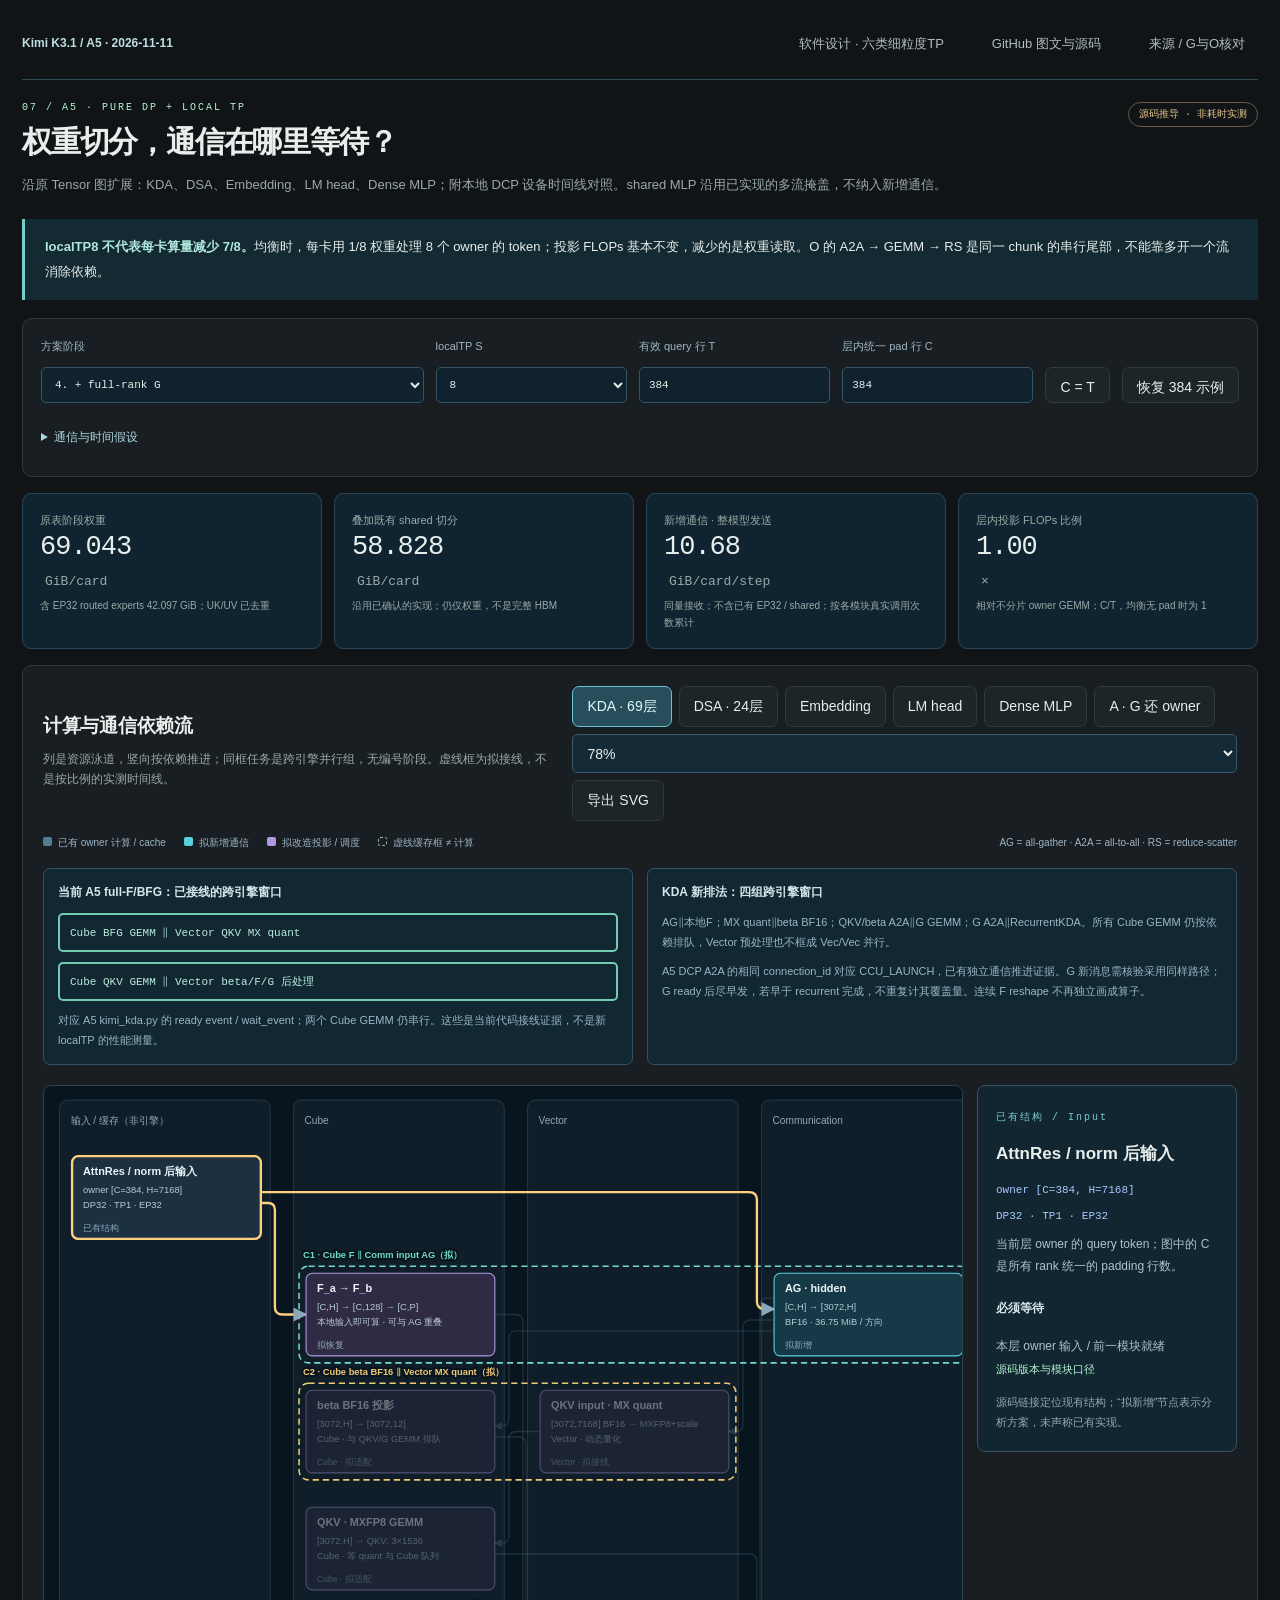
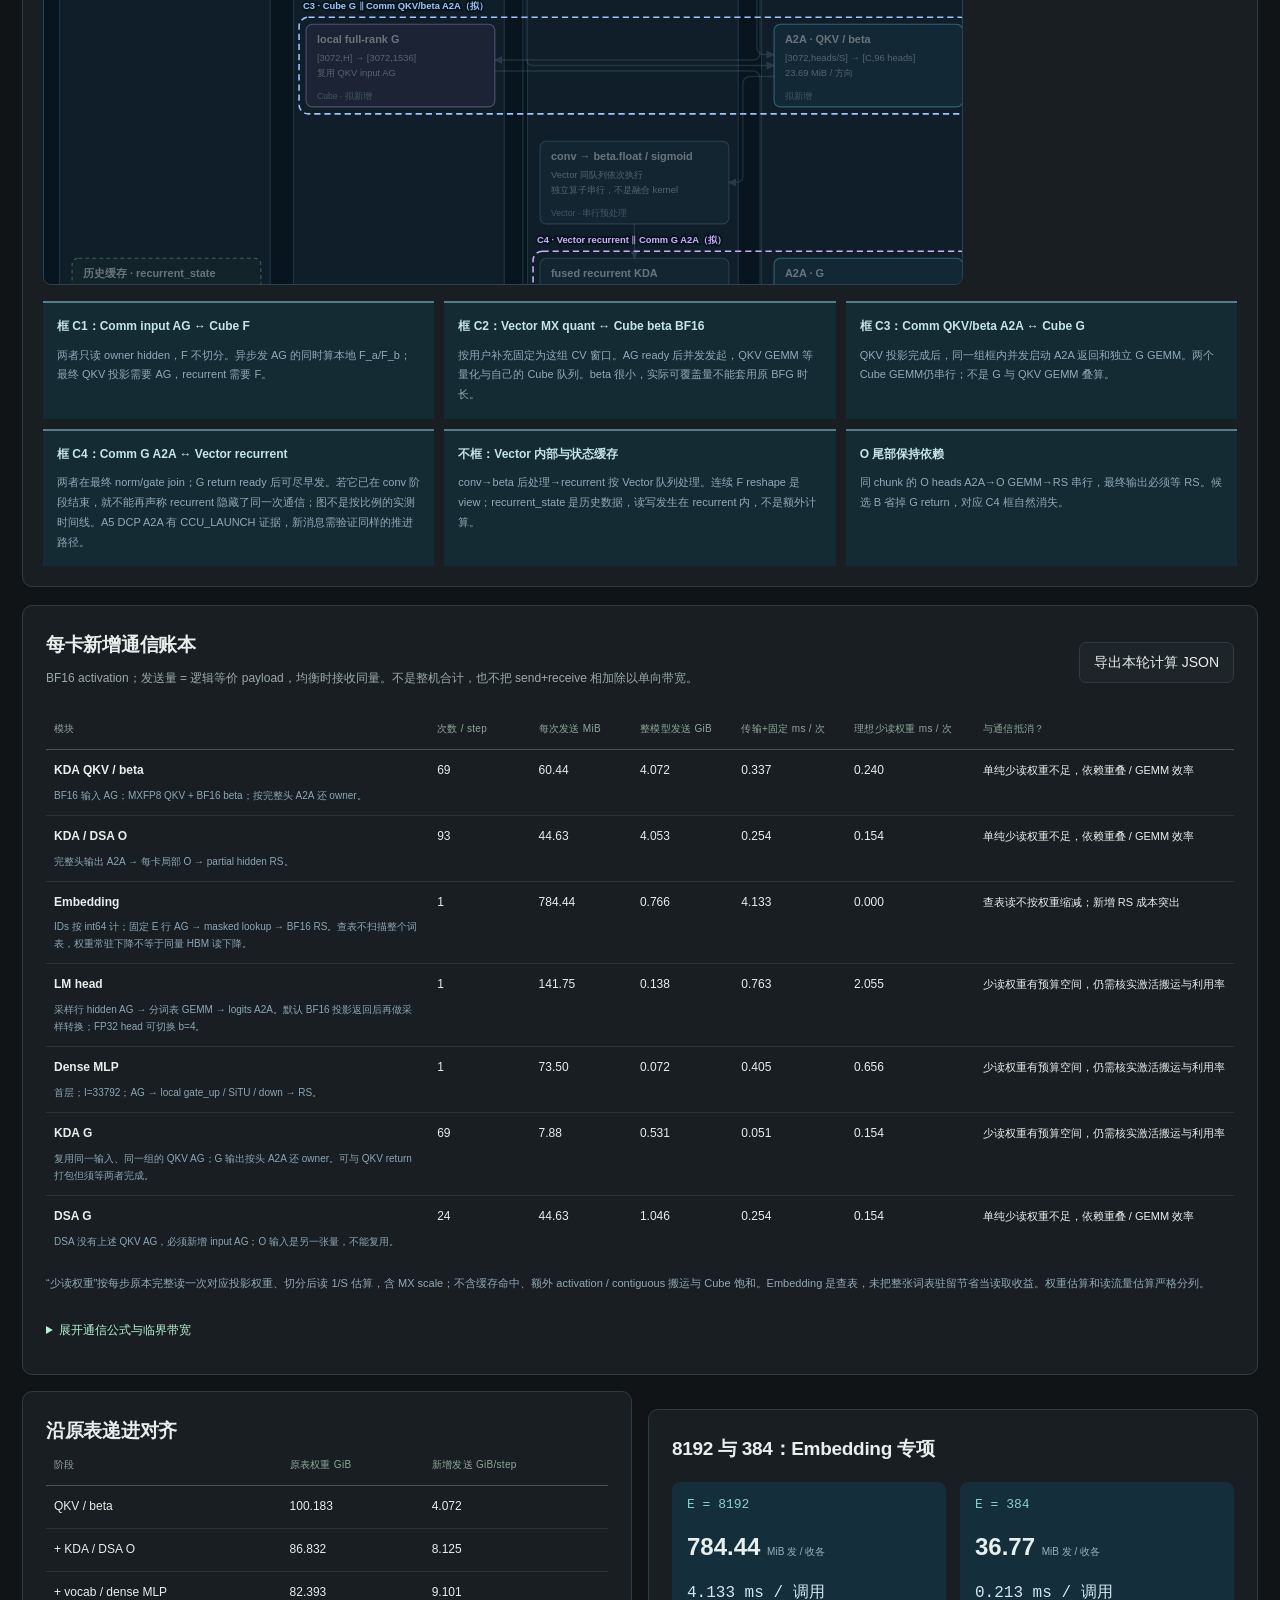
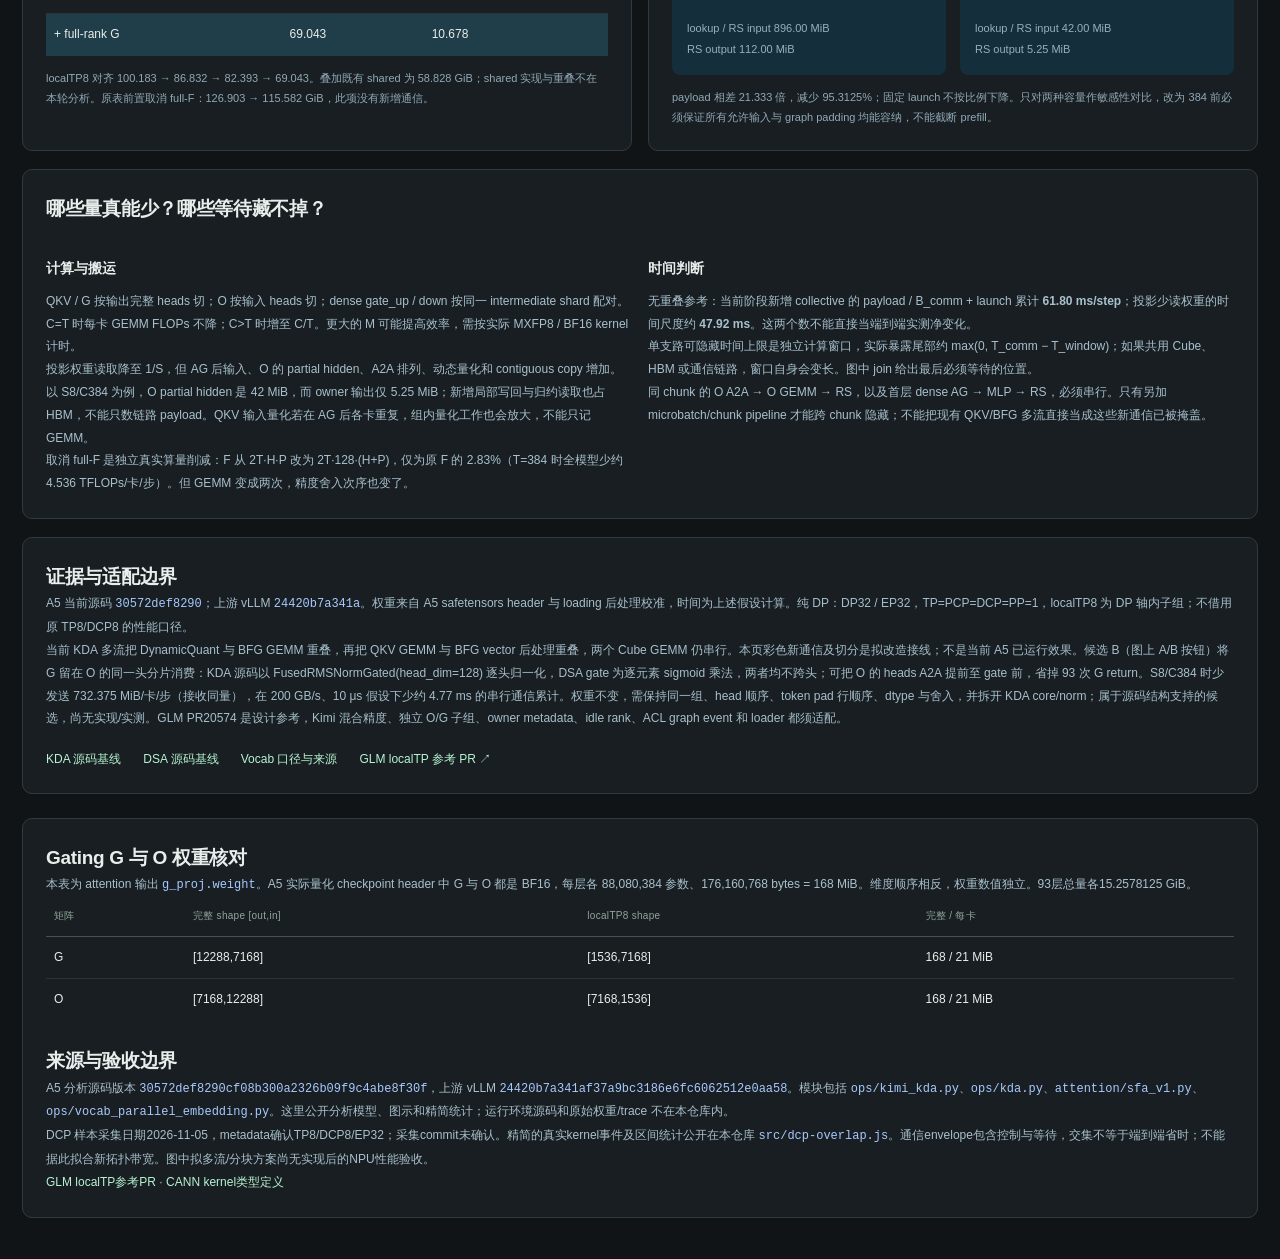
==== docs/index.html @ 3826a4d1 "docs: add A5 six-module fine-grained TP software design Signed-off-by: Dawn952 <135291747+Dawn952@us" ====
<!doctype html>
<html lang="zh-CN"><head><meta charset="utf-8"><meta name="viewport" content="width=device-width,initial-scale=1"><meta name="description" content="Kimi K3.1 A5 纯DP/localTP：显存权重、计算通信依赖、Cube/Vector/Communication 多流与DCP profiling对照。"><title>Kimi K3.1 · A5 localTP 分析</title>
<style>:root{color-scheme:dark;--bg:#101416;--panel:#181e21;--panel2:#1d2529;--line:#303b40;--ink:#e7eeeb;--muted:#99aaa6;--mint:#b6f4d3;--blue:#a7caff;--violet:#c6b4f3;--amber:#eac78e;--danger:#ffb1a7;--mono:Consolas,'Cascadia Code',monospace}
*{box-sizing:border-box}body{margin:0;background:var(--bg);color:var(--ink);font-family:'Segoe UI','Microsoft YaHei',sans-serif;font-size:14px;line-height:1.65}button,input,select{font:inherit}button,a,input,select{touch-action:manipulation}button{cursor:pointer}a{color:var(--mint);text-decoration:none}a:hover{text-decoration:underline}button:focus-visible,a:focus-visible,input:focus-visible,select:focus-visible{outline:2px solid var(--mint);outline-offset:3px}button{border:1px solid var(--line);border-radius:7px;background:var(--panel2);color:var(--ink);padding:8px 14px}button:hover{border-color:#729686}button[aria-pressed=true],button.active{background:var(--mint);color:#143325;border-color:var(--mint)}button[disabled]{opacity:.45;cursor:default}input,select{width:100%;background:#101719;border:1px solid #40504e;border-radius:6px;color:var(--ink);height:39px;padding:6px 10px;min-width:0}input[type=range]{padding:0;accent-color:var(--mint);height:24px}input[type=checkbox]{width:17px;height:17px;accent-color:var(--mint)}label{display:block;color:var(--muted);font-size:12px}label input,label select{margin-top:6px}code,.mono{font-family:var(--mono)}code{color:var(--blue);font-size:12px;overflow-wrap:anywhere}h1,h2,h3,p{margin:0}h1{font-size:34px;font-weight:600;letter-spacing:-1.2px;line-height:1.3}h2{font-size:19px;font-weight:600;letter-spacing:-.3px}h3{font-size:15px;font-weight:600}p{color:var(--muted)}small{font-size:11px;color:var(--muted)}.skip{position:fixed;top:-100px;z-index:20;background:var(--mint);color:#101416;padding:12px}.skip:focus{top:0}.topbar{height:78px;display:flex;align-items:center;gap:36px;padding:0 28px;border-bottom:1px solid var(--line);background:#141a1c;position:sticky;top:0;z-index:10}.brand{display:flex;align-items:center;gap:12px;min-width:206px;color:var(--ink);font-size:19px;letter-spacing:3px;line-height:1.2}.brand:hover{text-decoration:none}.brandmark{display:grid;place-items:center;width:35px;height:39px;color:var(--mint);font-size:38px;font-family:Georgia,serif;font-weight:700;letter-spacing:-3px}.brand-sub{display:block;color:var(--muted);font:9px/2 var(--mono);letter-spacing:2px}.model-switch{display:flex;padding:4px;background:#0c1113;border:1px solid var(--line);border-radius:10px;gap:3px}.model-switch button{border:0;font-weight:600;padding:7px 19px;background:transparent;font-size:16px}.model-switch button[aria-pressed=true]{background:var(--mint)}.model-switch span{font:10px var(--mono);opacity:.65;margin-left:8px}.top-meta{margin-left:auto;font:11px var(--mono);color:var(--muted);display:flex;gap:10px;align-items:center}.status-dot{width:5px;height:5px;background:var(--mint);border-radius:50%}.icon-button{background:transparent;font:11px var(--mono);margin-left:15px}.workspace{display:grid;grid-template-columns:230px minmax(0,1fr);min-height:calc(100vh - 78px)}.sidebar{border-right:1px solid var(--line);padding:31px 19px 24px;display:flex;flex-direction:column;position:sticky;top:78px;height:calc(100vh - 78px)}.side-label{font:9px var(--mono);color:#748a82;letter-spacing:1.5px;margin:0 12px 17px}nav{display:grid;gap:6px}nav a{padding:11px 13px;border-radius:7px;color:#b1bfbb;font-size:13px;display:flex;gap:13px;align-items:center}nav a span{font:10px var(--mono);color:#6b8279}nav a.active{background:#26362f;color:var(--mint)}nav a:hover{background:#1d2823;text-decoration:none}nav a.active span{color:var(--mint)}.side-bottom{margin-top:auto;border-top:1px solid var(--line);padding-top:23px}.side-bottom .side-label{margin-left:0}.side-bottom>a{display:block;font:12px var(--mono);margin:8px 0 12px}.side-bottom p{font-size:11px;line-height:1.8}.legend{display:flex;gap:15px;flex-wrap:wrap;font-size:11px;color:var(--muted);margin-top:20px}.legend span{display:flex;align-items:center;gap:6px}.dot{display:inline-block;width:7px;height:7px;border-radius:50%}.mint{background:var(--mint)}.blue{background:var(--blue)}.amber{background:var(--amber)}.violet{background:var(--violet)}main{padding:34px 38px 0;min-width:0;max-width:1800px;width:100%}.eyebrow{font:10px var(--mono);letter-spacing:2px;color:var(--mint);margin-bottom:9px}.page-heading{display:flex;align-items:flex-end;justify-content:space-between;gap:24px;margin-bottom:25px}.page-heading p{font-size:13px;margin-top:9px;max-width:800px}.badge{display:inline-block;border:1px solid #4c6257;border-radius:20px;padding:3px 10px;color:var(--mint);font:10px/1.7 var(--mono);white-space:nowrap}.badge.measured{border-color:#425872;color:var(--blue)}.badge.assumed{border-color:#665a43;color:var(--amber)}.metrics{display:grid;grid-template-columns:repeat(4,minmax(0,1fr));gap:13px;margin-bottom:22px}.metric{border:1px solid var(--line);border-radius:9px;padding:16px 20px;background:var(--panel);min-width:0}.metric .value{display:block;font:30px/1.4 var(--mono);letter-spacing:-1px;color:var(--ink)}.metric .value .unit{font-size:13px;color:var(--muted);letter-spacing:0;margin-left:5px}.metric small{display:block;font-size:11px;margin-top:5px}.metric .label{font-size:11px;color:var(--muted);display:flex;justify-content:space-between;gap:6px}.metric.featured{border-color:#526a60;background:#1c2b24}.metric.featured .value{color:var(--mint)}.panel{background:var(--panel);border:1px solid var(--line);border-radius:10px;padding:23px;min-width:0}.panel+.panel{margin-top:18px}.panel-head{display:flex;justify-content:space-between;gap:15px;align-items:center;margin-bottom:20px}.panel-head p{font-size:11px;margin-top:4px}.panel-head .legend{margin-top:0}.split{display:grid;grid-template-columns:minmax(0,1fr) 300px;gap:18px;align-items:start}.split>.panel+.panel{margin-top:0}.toolbar{display:flex;gap:8px;align-items:center;flex-wrap:wrap}.toolbar button{font-size:11px;padding:6px 12px}.tabs-inline{display:flex;gap:5px;padding-bottom:16px;margin-bottom:10px;border-bottom:1px solid var(--line);flex-wrap:wrap}.tabs-inline button{font-size:12px;background:transparent;border-color:transparent}.tabs-inline button.active{background:#2e4037;color:var(--mint);border-color:#466254}.flow{display:grid;grid-template-columns:repeat(3,minmax(0,1fr));gap:30px 23px;padding:19px 0 12px;position:relative}.flow-node{text-align:left;position:relative;background:#131b1e;border-color:#3c4c50;border-radius:8px;min-height:113px;padding:14px 14px 12px;width:100%;display:flex;flex-direction:column;gap:7px}.flow-node:after{content:'→';position:absolute;right:-19px;top:42px;color:#667e75;font:20px var(--mono)}.flow-node:nth-child(3n):after,.flow-node:last-child:after{content:none}.flow-node .n{font:10px var(--mono);color:#73897f}.flow-node strong{font-size:12px;color:var(--ink)}.flow-node code{font-size:10px;color:var(--blue);line-height:1.5}.flow-node.active{background:#243a30;border-color:var(--mint);box-shadow:0 0 0 1px #b6f4d333}.flow-node.active strong{color:var(--mint)}.flow-node.attention{border-top:2px solid var(--violet)}.flow-node.kda{border-top:2px solid var(--blue)}.flow-node.moe{border-top:2px solid var(--amber)}.flow-note{font-size:11px;line-height:1.8;border-top:1px solid var(--line);padding-top:15px;margin-top:12px}.detail-title{font:11px var(--mono);letter-spacing:1px;color:var(--mint);margin-bottom:14px}.detail h3{font-size:19px;margin-bottom:13px}.detail p{font-size:12px;line-height:1.9}.detail dl{margin:20px 0}.detail dt{font-size:10px;color:#718b7f;text-transform:uppercase;letter-spacing:1px;margin-top:15px}.detail dd{margin:5px 0 0;font:12px/1.7 var(--mono);overflow-wrap:anywhere}.detail a{font-size:11px}.note{border-left:2px solid #826f4f;background:#26241d;color:#d1bd9a;padding:12px 15px;font-size:12px;line-height:1.8;margin-top:18px;border-radius:0 6px 6px 0}.note.fact{border-color:#719b85;background:#1b2a23;color:#bed5c7}.note.blue-note{border-color:#7494b8;background:#1c2631;color:#bdd1e8}.layer-strip{display:grid;grid-template-columns:repeat(31,1fr);gap:5px;margin-top:18px}.layer-strip button{padding:0;border-radius:4px;height:29px;min-width:0;font:9px var(--mono);background:#24313b;border-color:#41576a;color:var(--blue)}.layer-strip button.full{background:#302b3d;border-color:#615079;color:var(--violet)}.layer-strip button.selected{outline:2px solid var(--mint);outline-offset:1px}.layer-strip button.dense{border-bottom:3px solid var(--amber)}.layer-info{font-size:12px;color:var(--muted);margin-top:15px;min-height:25px}.layer-info b{color:var(--ink)}.two-col{display:grid;grid-template-columns:1fr 1fr;gap:18px}.three-col{display:grid;grid-template-columns:repeat(3,1fr);gap:16px}.grid-fields{display:grid;grid-template-columns:1fr 1fr;gap:15px}.form-row{display:flex;gap:15px;flex-wrap:wrap;align-items:flex-end}.form-row>label{min-width:100px;flex:1}.control-card{background:#131a1d;padding:17px;border:1px solid var(--line);border-radius:8px}.control-card h3{margin-bottom:15px;font-size:13px}.control-card+.control-card{margin-top:14px}.calculator{display:grid;grid-template-columns:290px minmax(0,1fr);gap:20px;align-items:start}.calculator .metrics{grid-template-columns:repeat(3,minmax(0,1fr))}.calculator .metric{padding:15px}.calculator .metric .value{font-size:26px}.fine{font-size:11px;line-height:1.8}.mt{margin-top:18px}.mb{margin-bottom:18px}.muted{color:var(--muted)}.text-mint{color:var(--mint)}.text-blue{color:var(--blue)}.text-amber{color:var(--amber)}.error{background:#392422;border:1px solid #87524d;color:var(--danger);border-radius:7px;padding:15px;font-size:13px;margin-bottom:16px}.error:empty{display:none}.data-table{width:100%;border-collapse:collapse;font-size:12px}.data-table th{text-align:left;font-size:10px;font-weight:400;letter-spacing:.3px;color:#91a69b;border-bottom:1px solid #46544c;padding:11px 8px}.data-table td{border-bottom:1px solid #2b3435;padding:11px 8px;vertical-align:top}.data-table tr:last-child td{border-bottom:0}.data-table td.num,.data-table th.num{text-align:right;font-family:var(--mono);white-space:nowrap}.data-table code{font-size:11px}.table-wrap{overflow-x:auto}.segment-bar{height:36px;display:flex;gap:3px;overflow:hidden;border-radius:6px;background:#0e1315;margin:18px 0 10px}.segment-bar>span{min-width:1px;display:flex;align-items:center;justify-content:center;font:10px var(--mono);color:#142219;overflow:hidden;white-space:nowrap}.bar-legend{display:flex;gap:17px;flex-wrap:wrap;font-size:11px;color:var(--muted)}.bar-legend span{display:flex;gap:6px;align-items:center}.bar-legend i{height:8px;width:8px;border-radius:2px;margin-top:5px}.shape-box{padding:14px;background:#101719;border:1px solid #394943;border-radius:6px;margin-top:14px;font:12px/1.9 var(--mono);color:var(--blue);overflow-wrap:anywhere}.cache-stack{display:grid;gap:7px;margin-top:18px}.cache-stack span{padding:10px 12px;background:#263b31;border:1px solid #50745e;color:var(--mint);font:12px var(--mono);border-radius:4px}.cache-stack.index span{background:#29273a;border-color:#5b5279;color:var(--violet)}.cache-stack.state span{background:#1f303e;border-color:#4c6781;color:var(--blue)}.cache-stack .ellipsis{border:0;background:transparent;text-align:center;padding:0}.address-result{display:flex;gap:18px;align-items:center;margin-top:20px}.address-result .chip{font:17px var(--mono);background:#21362b;border:1px solid #53745e;padding:10px 16px;border-radius:5px}.address-result .arrow{color:#718879}.chart{width:100%;height:auto;display:block;overflow:visible}.chart text{font-family:var(--mono);fill:#93a79d;font-size:10px}.chart .axis{stroke:#415047;stroke-width:1}.chart .grid{stroke:#2a3630;stroke-width:1;stroke-dasharray:3 5}.chart .label{fill:var(--ink);font-size:12px}.chart .curve{fill:none;stroke:var(--mint);stroke-width:2.5}.chart .area{fill:#b6f4d312}.chart-note{font-size:11px;color:var(--muted);margin-top:9px}.stats-row{display:flex;justify-content:space-between;gap:20px;padding:12px 0;border-bottom:1px solid var(--line);font-size:12px}.stats-row b{font-family:var(--mono);font-weight:400;color:var(--mint);text-align:right}.profile-select{max-width:550px;min-width:220px}.profile-top{display:grid;grid-template-columns:minmax(0,1.1fr) minmax(0,1fr);gap:18px;margin-bottom:18px}.hbar{display:grid;grid-template-columns:135px minmax(0,1fr) 68px;gap:9px;align-items:center;margin:11px 0;font-size:11px}.hbar .track{height:11px;background:#101719;border-radius:2px;overflow:hidden}.hbar .track i{height:100%;display:block;background:var(--mint);border-radius:2px}.hbar .amount{font:11px var(--mono);text-align:right;color:var(--ink)}.profile-table td:first-child{max-width:410px;overflow-wrap:anywhere;font:11px/1.6 var(--mono)}.profile-table tr[data-op]{cursor:pointer}.profile-table tr[data-op]:hover{background:#253129}.profile-table tr[data-op]:focus-visible{outline:2px solid var(--mint)}.search{max-width:310px}.empty{padding:35px;text-align:center;color:var(--muted)}details{margin-top:18px}summary{cursor:pointer;color:var(--mint);font-size:12px;padding:10px 0}details[open] summary{margin-bottom:9px}.source-item{display:grid;grid-template-columns:85px minmax(0,1fr);gap:15px;padding:20px 0;border-bottom:1px solid var(--line)}.source-item:last-child{border-bottom:0}.source-item p{font-size:12px;margin-top:6px}.source-item a{font-size:14px}.source-path{display:block;margin-top:6px;font:10px/1.7 var(--mono);overflow-wrap:anywhere;color:#8da89b}.profile-path{padding:10px 0;font:10px/1.8 var(--mono);overflow-wrap:anywhere;color:var(--muted)}.callout{font-size:24px;line-height:1.6;color:var(--mint);letter-spacing:-.6px}.kicker-row{display:flex;justify-content:space-between;align-items:center;gap:12px}.thin{font-weight:400}.metric-error .metric .value{color:var(--muted)}.check-label{display:flex;gap:8px;align-items:center}.check-label input{margin:0}.subtitle{font-size:12px;color:var(--muted);margin:8px 0 20px}.warning-text{color:var(--amber)}footer{display:flex;justify-content:space-between;color:#63796d;font:9px/2 var(--mono);letter-spacing:1px;padding:30px 0 22px;border-top:1px solid var(--line);margin-top:32px}#toast{position:fixed;bottom:25px;left:50%;transform:translateX(-50%);background:var(--mint);color:#173425;border-radius:6px;padding:11px 18px;box-shadow:0 10px 35px #0005;opacity:0;transition:opacity .2s;pointer-events:none;font-size:12px;z-index:25}#toast.show{opacity:1}.modal-backdrop{position:fixed;inset:0;background:#0009;z-index:30;display:grid;place-items:center;padding:20px}.modal{max-width:760px;width:100%;max-height:90vh;overflow:auto;padding:28px;background:var(--panel);border:1px solid #526359;border-radius:12px}.modal header{display:flex;justify-content:space-between;gap:20px;align-items:center;margin-bottom:20px}.modal h2{overflow-wrap:anywhere;font:16px/1.7 var(--mono)}.modal .shape-box{font-size:12px;white-space:pre-wrap}.download-row{display:flex;gap:10px;flex-wrap:wrap}.hidden{display:none!important}
@media(min-width:1700px){main{padding-left:48px;padding-right:48px}.flow-node{min-height:130px}.flow-node strong{font-size:14px}.flow-node code{font-size:12px}}
@media(max-width:1250px){.top-meta{font-size:0}.top-meta .icon-button{font-size:10px}.workspace{grid-template-columns:192px minmax(0,1fr)}.sidebar{padding:26px 10px}main{padding:27px 22px 0}.split{grid-template-columns:minmax(0,1fr) 240px}.flow{gap:22px 16px}.flow-node{padding:11px;min-height:125px}.flow-node:after{right:-15px}.metrics{gap:9px}.metric{padding:14px}.metric .value{font-size:25px}.calculator{grid-template-columns:250px minmax(0,1fr)}.calculator .metrics{grid-template-columns:1fr}.calculator .metric{display:flex;align-items:center;justify-content:space-between;gap:12px}.calculator .metric small{max-width:150px}.layer-strip{grid-template-columns:repeat(24,1fr)}.hbar{grid-template-columns:110px minmax(0,1fr) 60px}}
@media(max-width:1000px){.split{grid-template-columns:1fr}.split>.panel+.panel{margin-top:0}.detail dl{display:grid;grid-template-columns:90px 1fr;gap:10px;margin:18px 0}.detail dt,.detail dd{margin:0}.three-col{grid-template-columns:1fr}.profile-top{grid-template-columns:1fr}.two-col{grid-template-columns:1fr}.topbar{gap:16px;padding:0 20px}.brand{min-width:166px}.calculator{grid-template-columns:240px minmax(0,1fr)}}
@media(max-width:760px){.topbar{height:auto;min-height:72px;padding:13px 16px;flex-wrap:wrap;gap:12px}.brand{min-width:130px;font-size:16px}.brand-sub{font-size:8px;letter-spacing:1px}.brandmark{font-size:30px;width:25px}.model-switch button{padding:6px 12px;font-size:13px}.model-switch span{font-size:9px;margin-left:4px}.top-meta{display:none}.workspace{display:block}.sidebar{position:static;display:block;width:100%;height:auto;border-right:0;border-bottom:1px solid var(--line);padding:8px}.sidebar>.side-label,.side-bottom{display:none}nav{display:flex;overflow-x:auto;gap:3px;white-space:nowrap}nav a{padding:9px 11px;font-size:11px;gap:6px}nav a span{font-size:9px}main{padding:23px 16px 0}.page-heading{align-items:flex-start;gap:12px}.page-heading .badge{display:none}h1{font-size:27px}.page-heading p{font-size:12px}.metrics{grid-template-columns:1fr 1fr;gap:9px}.metric{padding:12px}.metric .value{font-size:25px}.panel{padding:17px}.panel-head{flex-wrap:wrap}.flow{grid-template-columns:1fr 1fr;gap:17px 15px}.flow-node{min-height:120px}.flow-node:after{content:none}.flow-node:nth-child(odd):not(:last-child):after{content:'→';right:-14px}.flow-node strong{font-size:12px}.layer-strip{grid-template-columns:repeat(16,1fr);gap:4px}.layer-strip button{height:27px}.calculator{display:block}.calculator>div+div{margin-top:20px}.calculator .metrics{grid-template-columns:1fr}.grid-fields{gap:12px}.panel-head .legend{gap:10px}.three-col,.two-col{grid-template-columns:1fr}.address-result{flex-wrap:wrap;gap:10px}.address-result .chip{font-size:13px;padding:9px}.profile-select{width:100%;max-width:none;min-width:0}.search{max-width:none}.toolbar{width:100%}.source-item{grid-template-columns:1fr;gap:7px}.source-item .badge{justify-self:start}.hbar{grid-template-columns:112px minmax(0,1fr) 65px}.callout{font-size:20px}footer{display:block;font-size:8px;letter-spacing:.3px}footer span{display:block}.modal{padding:20px}.modal h2{font-size:13px}.topbar{position:static}}
@media print{.topbar,.sidebar,.toolbar,#export,footer{display:none}.workspace{display:block}main{padding:0;max-width:none}body{background:white;color:black}.panel,.metric{break-inside:avoid}.modal-backdrop{display:none}}

body[data-page=localtp] main{max-width:none}body[data-page=localtp] .workspace{grid-template-columns:180px minmax(0,1fr)}
.lp-top{display:flex;justify-content:space-between;gap:25px;align-items:flex-start;margin-bottom:22px}.lp-top h1{font-size:30px;margin:8px 0 12px}.lp-top p{max-width:1000px;color:var(--muted);font-size:13px;line-height:1.8}.lp-summary{border-left:3px solid #74cfc4;background:#142a32;padding:16px 20px;line-height:1.9;font-size:13px;margin-bottom:18px}.lp-summary b{color:#b1e8dd}.lp-controls{padding:18px}.lp-controls-row{display:flex;align-items:end;flex-wrap:wrap;gap:12px}.lp-controls-row label{display:grid;gap:6px;color:#9eb6c4;font-size:11px;min-width:100px;flex:1}.lp-controls-row label:first-child{flex:2}.lp-controls-row input,.lp-controls-row select{width:100%;min-width:70px;height:36px;background:#10222d;border:1px solid #365566;border-radius:5px;color:var(--ink);padding:6px 9px;font-family:var(--mono)}.lp-controls-row button{height:36px}.lp-controls details{margin-top:15px}.lp-controls summary{font-size:12px;cursor:pointer;color:#acd6e0}.lp-controls details .lp-controls-row{margin-top:15px}.lp-note{font-size:11px!important;line-height:1.8!important;color:#90a9b8!important;margin-top:13px!important}.lp-metrics{display:grid;grid-template-columns:repeat(4,minmax(0,1fr));gap:12px;margin:16px 0}.lp-metrics .metric{padding:17px;background:#102330;border:1px solid #2c4659;border-radius:9px}.lp-metrics .value{font-size:27px}.lp-metrics .unit{font-size:10px;display:block;margin:6px 0}.lp-metrics small{font-size:10px;line-height:1.7}.lp-graph-panel{padding:20px}.lp-graph-head{display:flex;justify-content:space-between;align-items:center;gap:18px;margin-bottom:14px}.lp-graph-head p{font-size:12px;color:var(--muted);margin:8px 0}.lp-toolbar{display:flex;gap:7px;flex-wrap:wrap}.lp-toolbar button{white-space:nowrap}.lp-toolbar button.active{background:#294e5b;border-color:#66c4cf;color:#dcf9fc}.lp-toolbar select{background:#142b37;color:var(--ink);border:1px solid #3b586a;border-radius:5px}.lp-legend{display:flex;gap:18px;flex-wrap:wrap;font-size:10px;color:#9db5c6;margin:14px 0}.lp-legend b{font-weight:400;margin-left:auto}.lp-swatch{display:inline-block;width:9px;height:9px;border-radius:2px;margin-right:6px}.lp-swatch.old{background:#567d92}.lp-swatch.new{background:#58cfdd}.lp-swatch.adapted{background:#af96df}.lp-graph-grid{display:grid;grid-template-columns:minmax(0,1fr) 260px;gap:14px}.lp-canvas{overflow:auto;background:#09151e;border:1px solid #294453;border-radius:8px;max-height:800px}.lp-canvas svg{display:block;max-width:none}.lp-inspector{padding:18px;background:#122631;border:1px solid #355264;border-radius:8px;align-self:start;max-height:800px;overflow:auto}.lp-inspector h3{font-size:17px;line-height:1.6;margin:13px 0}.lp-inspector p{font-size:12px;line-height:1.85;color:#adc3cf}.lp-inspector code{display:block;white-space:normal;overflow-wrap:anywhere;font-size:11px;margin:8px 0}.lp-inspector .eyebrow{font-size:10px;color:#78cbd2}.lp-inspector h4{font-size:12px;margin-top:22px;color:#d6e7ec}.lp-dep{padding:8px 0;border-bottom:1px solid #2b4351}.lp-dep small{display:block;color:#809cae;font:10px var(--mono);margin-top:6px}.lp-inspector a{font-size:11px}.lp-overlap{display:grid;grid-template-columns:repeat(4,minmax(0,1fr));gap:10px;margin-top:16px}.lp-overlap>div{padding:14px;background:#142b34;border-top:2px solid #557c89}.lp-overlap h3{font-size:12px;line-height:1.6;color:#c5e4e7;margin:0 0 9px}.lp-overlap p{font-size:11px;color:#8faab8;line-height:1.8;margin:0}.lp-table td{vertical-align:top}.lp-table td:first-child{min-width:190px;max-width:340px}.lp-table small{display:block;white-space:normal;font-size:10px;line-height:1.7;color:#8aa7b7;margin-top:6px}.lp-table td:nth-child(n+2){min-width:90px}.lp-table td:last-child{min-width:165px;max-width:230px;white-space:normal;font-size:11px;line-height:1.7}.lp-two{display:grid;grid-template-columns:1fr 1fr;gap:16px;margin-top:16px}.lp-two>.panel{min-width:0}.lp-two p{font-size:12px;line-height:1.9;color:#a8c0ce}.lp-two h3{font-size:14px;margin:16px 0 10px}.lp-current{background:#203e49}.lp-compare{display:grid;grid-template-columns:1fr 1fr;gap:14px;margin-top:18px}.lp-compare>div{padding:15px;background:#152e3b;border-radius:8px;display:grid;gap:15px}.lp-compare span{font:13px var(--mono);color:#88cfd5}.lp-compare strong{font-size:24px}.lp-compare strong small{font-size:10px;font-weight:400}.lp-compare small{font-size:11px;color:#95b0bf;line-height:1.9}.lp-compare b{font:16px var(--mono);color:#d0e6ed}.lp-evidence p{font-size:12px;line-height:1.9;color:#a6bfcc}.lp-links{display:flex;gap:22px;flex-wrap:wrap;font-size:12px;margin-top:20px}#lp-error{color:#f2b9a0;margin-top:12px}
@media(min-width:1800px){.lp-graph-grid{grid-template-columns:minmax(0,1fr) 300px}.lp-canvas{max-height:920px}}
@media(max-width:1100px){body[data-page=localtp] .workspace{grid-template-columns:1fr}body[data-page=localtp] .sidebar{display:none}.lp-metrics{grid-template-columns:repeat(2,1fr)}.lp-overlap{grid-template-columns:repeat(2,1fr)}.lp-two{grid-template-columns:1fr}.lp-graph-head{align-items:start;flex-direction:column}.lp-top{flex-wrap:wrap}}
@media(max-width:700px){.lp-graph-grid{grid-template-columns:1fr}.lp-inspector{max-height:350px}.lp-canvas{max-height:650px}.lp-overlap{grid-template-columns:1fr}.lp-top h1{font-size:25px}.lp-compare{grid-template-columns:1fr}.lp-metrics .value{font-size:23px}}

body[data-page=localtp] .sidebar .side-bottom{display:none}

.lp-swatch.cache{border:1px dashed #8bbca2;background:transparent}.lp-overlap-kda{grid-template-columns:repeat(3,minmax(0,1fr))}@media(max-width:1100px){.lp-overlap-kda{grid-template-columns:repeat(2,minmax(0,1fr))}}@media(max-width:700px){.lp-overlap-kda{grid-template-columns:1fr}}

.lp-engine-proof{display:grid;grid-template-columns:1fr 1fr;gap:14px;margin:16px 0 20px}.lp-engine-proof>div{padding:14px;background:#112833;border:1px solid #355265;border-radius:7px}.lp-engine-proof b{display:block;font-size:12px;color:#d3e9ec}.lp-engine-proof small,.lp-engine-proof p{display:block;font-size:11px;line-height:1.8;color:#99b6c5;margin:10px 0 0}.lp-proven{display:block;border:2px solid #74cbb0;border-radius:5px;font:11px var(--mono);color:#b9ebdd;padding:10px;margin-top:10px}.lp-toolbar #lp-schedule{max-width:210px;font-size:11px}@media(max-width:900px){.lp-engine-proof{grid-template-columns:1fr}}

.lp-dcp-proof{background:#11232f;border:1px solid #3d596c;padding:18px;border-radius:8px;margin:18px 0}.lp-dcp-proof h3{font-size:15px}.lp-dcp-proof .data-table{font-size:11px}.lp-dcp-proof details summary{font-size:12px;cursor:pointer;margin:13px 0}.lp-trace-scroll{overflow:auto;border:1px solid #2c475a;border-radius:5px;margin-top:12px}.lp-trace-svg{display:block;max-width:none;font-family:var(--mono)}

.lp-chunk-cost{border-left:3px solid #d7b77c;background:#2a2b2d;padding:14px 18px;margin-top:15px}.lp-chunk-cost b{font-size:12px;color:#edcf9b}.lp-chunk-cost p,.lp-chunk-cost small{font-size:11px;color:#b9c4ca;line-height:1.85;display:block}.lp-chunk-cost strong{color:#f3dbaa}

.public-wrap{max-width:1900px;margin:auto;padding:22px}body[data-page=localtp] main{padding:0;max-width:none}.public-nav{display:flex;align-items:center;gap:22px;flex-wrap:wrap;max-width:1856px;margin:0 auto 22px;padding-bottom:14px;border-bottom:1px solid #304957;font-size:12px}.public-nav b{margin-right:auto;color:#bddfe3}.public-evidence{margin:24px 0}.public-evidence p{font-size:12px;line-height:1.9;color:#a9c0cd}.public-evidence code{overflow-wrap:anywhere}@media(max-width:700px){.public-wrap{padding:14px}.public-nav{gap:12px}}
</style></head><body data-page="localtp"><div class="public-wrap"><nav class="public-nav"><b>Kimi K3.1 / A5 · 2026-11-11</b><a href="https://github.com/Dawn952/kimi-k31-a5-analysis/blob/main/design/README.md">软件设计 · 六类细粒度TP</a><a href="https://github.com/Dawn952/kimi-k31-a5-analysis">GitHub 图文与源码</a><a href="#source-evidence">来源 / G与O核对</a></nav><main id="main"><div id="view"></div></main>
<section id="source-evidence" class="panel public-evidence"><h2>Gating G 与 O 权重核对</h2><p>本表为 attention 输出 <code>g_proj.weight</code>。A5 实际量化 checkpoint header 中 G 与 O 都是 BF16，每层各 88,080,384 参数、176,160,768 bytes = 168 MiB。维度顺序相反，权重数值独立。93层总量各15.2578125 GiB。</p><table class="data-table"><thead><tr><th>矩阵</th><th>完整 shape [out,in]</th><th>localTP8 shape</th><th>完整 / 每卡</th></tr></thead><tbody><tr><td>G</td><td>[12288,7168]</td><td>[1536,7168]</td><td>168 / 21 MiB</td></tr><tr><td>O</td><td>[7168,12288]</td><td>[7168,1536]</td><td>168 / 21 MiB</td></tr></tbody></table>
<h2 style="margin-top:24px">来源与验收边界</h2><p>A5 分析源码版本 <code>30572def8290cf08b300a2326b09f9c4abe8f30f</code>，上游 vLLM <code>24420b7a341af37a9bc3186e6fc6062512e0aa58</code>。模块包括 <code>ops/kimi_kda.py</code>、<code>ops/kda.py</code>、<code>attention/sfa_v1.py</code>、<code>ops/vocab_parallel_embedding.py</code>。这里公开分析模型、图示和精简统计；运行环境源码和原始权重/trace 不在本仓库内。</p><p>DCP 样本采集日期2026-11-05，metadata确认TP8/DCP8/EP32；采集commit未确认。精简的真实kernel事件及区间统计公开在本仓库 <code>src/dcp-overlap.js</code>。通信envelope包含控制与等待，交集不等于端到端省时；不能据此拟合新拓扑带宽。图中拟多流/分块方案尚无实现后的NPU性能验收。</p><p><a href="https://github.com/vllm-project/vllm-ascend/pull/20574/">GLM localTP参考PR</a> · <a href="https://www.hiascend.com/doc_center/source/en/CANNCommunityEdition/900/API/ascendcopapi/atlasascendc_api_07_0218.html">CANN kernel类型定义</a></p></section></div><script>window.A5_DCP_OVERLAP={"source": "1105_pr20878 / rank2 / kernel_details.csv (raw capture excluded)", "date": "2026-11-05", "topology": "TP8 / DCP8 / EP32", "mainModelId": "52", "limitations": ["历史 DCP 样本，不能直接外推纯 DP/localTP 延迟", "首个 target step（DSA 前24层；其他模块首条）排除于 steady 统计", "这里只计算设备 kernel 区间交集，不等于节省的端到端时间", "DCP 候选合并和输出归并在纯 DP 中消失，不能当新拓扑掩盖窗口", "通信 envelope 包含等待/控制，不能直接当链路传输时间或用于拟合带宽", "采集 commit 未在 metadata 中确认；当前源码只用于核对同型路径", "Triton 自定义 kernel 的 Model ID 为4294967295，按物理主流449及邻接调用定位"], "summary": {"dsaQueryAG": {"total": 528, "steady": 504, "comm": {"n": 504, "median": 58.5625, "min": 55.681, "max": 65.055}, "computeOverlap": {"n": 504, "median": 57.959000000031665, "min": 54.7840000000142, "max": 64.6850000001723}, "cubeOrMixOverlap": {"n": 504, "median": 35.15250000008382, "min": 30.817999999970198, "max": 41.25900000007823}}, "dsaCandidateAG": {"total": 528, "steady": 504, "comm": {"n": 504, "median": 69.068, "min": 65.9, "max": 93.675}, "computeOverlap": {"n": 504, "median": 0.0, "min": 0, "max": 0}, "cubeOrMixOverlap": {"n": 504, "median": 0.0, "min": 0, "max": 0}}, "dsaOutputA2A": {"total": 528, "steady": 504, "comm": {"n": 504, "median": 179.45499999999998, "min": 124.569, "max": 224.747}, "computeOverlap": {"n": 504, "median": 0.0, "min": 0, "max": 0}, "cubeOrMixOverlap": {"n": 504, "median": 0.0, "min": 0, "max": 0}}, "dense": {"total": 22, "steady": 21, "inputAG": {"n": 21, "median": 15.452, "min": 14.734, "max": 16.569}, "up": {"n": 21, "median": 42.85, "min": 41.774, "max": 44.042}, "down": {"n": 21, "median": 20.536, "min": 20.172, "max": 21.025}, "outputRS": {"n": 21, "median": 29.627, "min": 28.608, "max": 32.975}, "agComputeOverlap": {"n": 21, "median": 0, "min": 0, "max": 0}, "rsComputeOverlap": {"n": 21, "median": 0, "min": 0, "max": 0}}, "head": {"total": 22, "steady": 21, "comm": {"n": 21, "median": 152.419, "min": 150.475, "max": 162.335}, "computeOverlap": {"n": 21, "median": 0, "min": 0, "max": 0}, "cubeOrMixOverlap": {"n": 21, "median": 0, "min": 0, "max": 0}, "mm": {"n": 21, "median": 186.451, "min": 184.032, "max": 188.315}}, "embeddingMain": {"total": 22, "steady": 21, "comm": {"n": 21, "median": 628.45, "min": 311.798, "max": 2982.64}, "computeOverlap": {"n": 21, "median": 0, "min": 0, "max": 0}, "cubeOrMixOverlap": {"n": 21, "median": 0, "min": 0, "max": 0}, "lookup": {"n": 21, "median": 4.969, "min": 4.206, "max": 6.211}}}, "snippets": {"dsaQueryAG": {"originUs": 122669.635, "spanUs": 149.9670000000042, "events": [{"type": "_q_gather_prep_head_major_kernel", "engine": "AI_VECTOR_CORE", "stream": "449", "model": "4294967295", "shape": "N/A", "start": 9.947, "us": 7.337}, {"type": "MatMulV3", "engine": "MIX_AIC", "stream": "449", "model": "52", "shape": "168,7168;160,7168", "start": 17.355, "us": 13.51}, {"type": "hcom_allGather_", "engine": "COMMUNICATION", "stream": "N/A", "model": "52", "shape": "N/A", "start": 18.0, "us": 58.979}, {"type": "Slice", "engine": "AI_VECTOR_CORE", "stream": "449", "model": "52", "shape": "168,160;2;2", "start": 30.936, "us": 3.877}, {"type": "QuantBatchMatmulV3", "engine": "AI_CORE", "stream": "571", "model": "52", "shape": "168,1536;128,96,16,32;24,4096,2;168,24,2", "start": 31.672, "us": 8.27}, {"type": "Cast", "engine": "AI_VECTOR_CORE", "stream": "449", "model": "52", "shape": "168,128", "start": 34.835, "us": 3.314}, {"type": "LayerNormV4", "engine": "AI_VECTOR_CORE", "stream": "449", "model": "52", "shape": "168,128;1;128;128", "start": 38.171, "us": 6.081}, {"type": "MatMulV3", "engine": "AI_CORE", "stream": "571", "model": "52", "shape": "5376,128;128,128", "start": 39.964, "us": 5.644}, {"type": "Cast", "engine": "AI_VECTOR_CORE", "stream": "449", "model": "52", "shape": "168,128", "start": 44.274, "us": 3.028}, {"type": "DynamicQuantV2", "engine": "MIX_AIV", "stream": "449", "model": "52", "shape": "5376,128", "start": 47.421, "us": 5.771}, {"type": "MatMulV3", "engine": "AI_CORE", "stream": "571", "model": "52", "shape": "168,128;128,128", "start": 48.14, "us": 2.959}, {"type": "IndexerQuantCache", "engine": "AI_VECTOR_CORE", "stream": "449", "model": "52", "shape": "114726912;28677632;168,128;168", "start": 53.262, "us": 5.798}, {"type": "Slice", "engine": "AI_VECTOR_CORE", "stream": "449", "model": "52", "shape": "168,160;2;2", "start": 59.13, "us": 2.923}, {"type": "Cast", "engine": "AI_VECTOR_CORE", "stream": "449", "model": "52", "shape": "168,32", "start": 62.075, "us": 1.496}, {"type": "Fill", "engine": "AI_VECTOR_CORE", "stream": "449", "model": "52", "shape": "3;", "start": 63.593, "us": 3.905}, {"type": "Fill", "engine": "AI_VECTOR_CORE", "stream": "449", "model": "52", "shape": "3;", "start": 67.52, "us": 4.795}, {"type": "VllmAscendQuantLightningIndexerV2", "engine": "MIX_AIC", "stream": "449", "model": "52", "shape": "168,32,128;6732,128,1,128;168,32;168,32;6732,128,1;43;;;42;;42,144;;1024;;42", "start": 72.337, "us": 72.63}, {"type": "_pack_sorted_candidates", "engine": "AI_VECTOR_CORE", "stream": "449", "model": "4294967295", "shape": "N/A", "start": 144.989, "us": 71.962}]}, "dsaCandidateAG": {"originUs": 122869.565, "spanUs": 90.50500000000466, "events": [{"type": "hcom_allGather_", "engine": "COMMUNICATION", "stream": "N/A", "model": "52", "shape": "N/A", "start": 18.0, "us": 67.505}, {"type": "_merge_owner_prefix", "engine": "AI_VECTOR_CORE", "stream": "449", "model": "4294967295", "shape": "N/A", "start": 86.234, "us": 86.74}]}, "dsaOutputA2A": {"originUs": 123187.519, "spanUs": 232.33800000000338, "events": [{"type": "hcom_alltoall_", "engine": "COMMUNICATION", "stream": "N/A", "model": "52", "shape": "N/A", "start": 18.0, "us": 209.338}, {"type": "_fused_dcp_lse_combine_batched_kernel", "engine": "AI_VECTOR_CORE", "stream": "449", "model": "4294967295", "shape": "N/A", "start": 228.238, "us": 92.068}]}, "dense": {"originUs": 121075.191, "spanUs": 126.92999999999302, "events": [{"type": "hcom_allGather_", "engine": "COMMUNICATION", "stream": "N/A", "model": "52", "shape": "N/A", "start": 0.0, "us": 15.518}, {"type": "DynamicMxQuant", "engine": "MIX_AIV", "stream": "449", "model": "52", "shape": "168,7168", "start": 16.272, "us": 7.057}, {"type": "QuantBatchMatmulV3", "engine": "AI_CORE", "stream": "449", "model": "52", "shape": "168,7168;264,448,16,32;112,8448,2;168,112,2", "start": 23.351, "us": 42.644}, {"type": "SituMxQuant", "engine": "AI_VECTOR_CORE", "stream": "449", "model": "52", "shape": "168,8448", "start": 66.017, "us": 10.265}, {"type": "QuantBatchMatmulV3", "engine": "AI_CORE", "stream": "449", "model": "52", "shape": "168,4224;224,264,16,32;66,7168,2;168,66,2", "start": 76.304, "us": 20.617}, {"type": "hcom_reduceScatter_", "engine": "COMMUNICATION", "stream": "N/A", "model": "52", "shape": "N/A", "start": 97.761, "us": 29.169}]}, "head": {"originUs": 204023.399, "spanUs": 374.3039999999746, "events": [{"type": "MatMulV3", "engine": "AI_CORE", "stream": "61", "model": "4294967295", "shape": "168,7168;20480,7168", "start": 0.0, "us": 185.777}, {"type": "hcom_allGather_", "engine": "COMMUNICATION", "stream": "N/A", "model": "4294967295", "shape": "N/A", "start": 186.592, "us": 152.913}, {"type": "Transpose", "engine": "AI_VECTOR_CORE", "stream": "61", "model": "4294967295", "shape": "8,168,20480;3", "start": 340.504, "us": 33.8}]}, "embeddingMain": {"originUs": 117426.044, "spanUs": 3341.5190000000002, "events": [{"type": "GatherV2", "engine": "AI_VECTOR_CORE", "stream": "61", "model": "4294967295", "shape": "20480,7168;168;1", "start": 0.0, "us": 4.567}, {"type": "MaskedFill", "engine": "AI_VECTOR_CORE", "stream": "61", "model": "4294967295", "shape": "168,7168;168,1;", "start": 64.052, "us": 6.831}, {"type": "hcom_allReduce_AicpuKernel", "engine": "COMMUNICATION", "stream": "N/A", "model": "4294967295", "shape": "N/A", "start": 358.879, "us": 2982.64}]}}, "dsaExistingG": {"total": 528, "steady": {"n": 504, "median": 28.5115, "min": 26.773, "max": 31.27}, "shape": "[168,7168] @ [7168,1536]", "engine": "MIX_AIC", "identification": "位于 UV TransposeBatchMatMul 后，结合源码 g_proj + flash_attention_gate 调用定位；不是已前移测量"}};

;
/* Presentation geometry only. Tensor algebra and graph dependencies stay unchanged. */
(function(root){
  'use strict';
  const layouts={
    attention:{
      stages:['输入与序列分片','投影分支','Query 与历史','Attention','归并与输出'],
      positions:{in:[0,110],sp:[0,310],proj:[1,310],idx:[1,510],gate:[1,710],qgather:[2,110],qli:[2,510],cache:[2,710],merge:[3,510],attn:[3,110],a2a:[4,110],vup:[4,310],oproj:[4,510],out:[4,710],expand:[2,510]},
    },
    kda:{
      stages:['恢复 token 顺序','投影与门分支','局部预处理','状态计算','归并与输出'],
      positions:{in:[0,110],sp:[0,310],pcp:[0,510],qkv:[1,110],bfg:[1,510],conv:[2,110],l2:[2,310],gates:[2,510],state:[2,710],core:[3,310],gateout:[3,510],oproj:[4,310],reduce:[4,510],scatter:[4,710],out:[4,910]},
    },
    moe:{
      stages:['输入与路由','Hidden 分支','分发与专家输入','前馈计算','归并与输出'],
      positions:{in:[0,110],router:[0,310],latent:[1,110],dispatch:[2,110],gmm1:[2,310],situ:[3,310],gmm2:[3,510],combine:[4,510],norm:[4,710],sum:[4,910],sharedin:[1,710],shared:[2,710],sharedout:[3,710],dense:[1,910]},
    },
    attnres:{
      stages:['模型 / PP 输入','深度状态','候选打分','残差混合','模块与 PP 输出'],
      positions:{in:[0,310],bank:[1,310],scores:[2,110],mix:[3,310],attn:[4,110],ffn:[4,310],prefix:[4,510],out:[4,710]},
    },
    overview:{
      stages:['输入','残差入口','Attention 二选一','FFN 二选一','层间与模型输出'],
      positions:{input:[0,310],res1:[1,310],kda:[2,110],attn:[2,510],res2:[3,310],moe:[3,510],dense:[3,710],next:[4,510],output:[4,710],draft:[0,710]},
    },
  };
  function layout(graph,family){
    const spec=layouts[family]||layouts.overview;
    for(const n of graph.nodes){const at=spec.positions[n.id];if(!at)throw Error('Missing diagram position: '+n.id);n.x=36+at[0]*330;n.y=at[1];n.w=258;n.h=118;n.stage=at[0];}
    graph.width=1650;graph.height=Math.max(...graph.nodes.map(n=>n.y+n.h))+58;
    graph.stages=spec.stages.map((title,i)=>({title,index:i,x:20+i*330,y:18,w:290,h:graph.height-36}));
    routeGraph(graph);
    return graph;
  }
  function routeGraph(g){
    const byId=Object.fromEntries(g.nodes.map(n=>[n.id,n]));
    const blockers=g.nodes.map(n=>({x:n.x-10,y:n.y-10,w:n.w+20,h:n.h+20,id:n.id}));
    const ports=[];
    for(const e of g.edges){
      const a=byId[e.src],b=byId[e.dst];
      let from,to;
      if(a.stage===b.stage){const down=b.y>a.y;from={x:a.x+a.w/2,y:down?a.y+a.h:a.y,dir:down?'s':'n'};to={x:b.x+b.w/2,y:down?b.y:b.y+b.h,dir:down?'n':'s'};}
      else{const right=b.x>a.x;from={x:right?a.x+a.w:a.x,y:a.y+a.h/2,dir:right?'e':'w'};to={x:right?b.x:b.x+b.w,y:b.y+b.h/2,dir:right?'w':'e'};}
      ports.push({edge:e,from,to});
    }
    // Spread connections along the card boundary to expose forks and merges.
    const slots=new Map();
    for(const p of ports)for(const [side,id] of [['from',p.edge.src],['to',p.edge.dst]]){const k=id+':'+p[side].dir;if(!slots.has(k))slots.set(k,[]);slots.get(k).push(p[side]);}
    for(const group of slots.values())group.forEach((p,i)=>{const delta=(i-(group.length-1)/2)*14;if(p.dir==='n'||p.dir==='s')p.x+=delta;else p.y+=delta;});
    const outer=p=>({x:p.x+(p.dir==='e'?18:p.dir==='w'?-18:0),y:p.y+(p.dir==='s'?18:p.dir==='n'?-18:0)});
    const xs=new Set([8,g.width-8]),ys=new Set([86,g.height-18]);
    for(const n of g.nodes){xs.add(n.x-22);xs.add(n.x+n.w+22);xs.add(n.x+n.w+36);ys.add(n.y-26);ys.add(n.y+n.h+26);}
    for(const p of ports){p.start=outer(p.from);p.end=outer(p.to);xs.add(p.start.x);xs.add(p.end.x);ys.add(p.start.y);ys.add(p.end.y);}
    const X=[...xs].sort((a,b)=>a-b),Y=[...ys].sort((a,b)=>a-b);
    const clear=(a,b)=>!blockers.some(r=>a.x===b.x?
      a.x>r.x&&a.x<r.x+r.w&&Math.max(a.y,b.y)>r.y&&Math.min(a.y,b.y)<r.y+r.h:
      a.y>r.y&&a.y<r.y+r.h&&Math.max(a.x,b.x)>r.x&&Math.min(a.x,b.x)<r.x+r.w);
    const segmentCache=new Map();
    const clearIds=(a,b)=>{const key=a<b?a+':'+b:b+':'+a;if(!segmentCache.has(key))segmentCache.set(key,clear({x:X[a%X.length],y:Y[Math.floor(a/X.length)]},{x:X[b%X.length],y:Y[Math.floor(b/X.length)]}));return segmentCache.get(key);};
    const occupied=new Map();
    for(const p of ports){
      const start=Y.indexOf(p.start.y)*X.length+X.indexOf(p.start.x),end=Y.indexOf(p.end.y)*X.length+X.indexOf(p.end.x);
      const queue=[],best=new Map([[start,0]]),parent=new Map(),direction=new Map();
      const estimate=id=>Math.abs(X[id%X.length]-p.end.x)+Math.abs(Y[Math.floor(id/X.length)]-p.end.y);
      const push=item=>{queue.push(item);let i=queue.length-1;while(i){const j=(i-1)>>1;if(queue[j].f<=item.f)break;queue[i]=queue[j];i=j;}queue[i]=item;};
      const pop=()=>{const first=queue[0],last=queue.pop();if(queue.length){let i=0;while(i*2+1<queue.length){let j=i*2+1;if(j+1<queue.length&&queue[j+1].f<queue[j].f)j++;if(queue[j].f>=last.f)break;queue[i]=queue[j];i=j;}queue[i]=last;}return first;};
      push({id:start,cost:0,f:estimate(start)});
      while(queue.length){const cur=pop();if(cur.cost!==best.get(cur.id))continue;if(cur.id===end)break;const ix=cur.id%X.length,iy=Math.floor(cur.id/X.length);
        for(const [dx,dy] of [[1,0],[-1,0],[0,1],[0,-1]]){const nx=ix+dx,ny=iy+dy;if(nx<0||nx>=X.length||ny<0||ny>=Y.length)continue;const id=ny*X.length+nx;if(!clearIds(cur.id,id))continue;
          const segment=cur.id<id?cur.id+':'+id:id+':'+cur.id;
          const dir=dx?'h':'v',cost=cur.cost+(Math.abs(X[nx]-X[ix])+Math.abs(Y[ny]-Y[iy]))*(1+(occupied.get(segment)||0)*2)+(direction.has(cur.id)&&direction.get(cur.id)!==dir?22:0);
          if(cost>=(best.get(id)??Infinity))continue;best.set(id,cost);parent.set(id,cur.id);direction.set(id,dir);push({id,cost,f:cost+estimate(id)});
        }
      }
      if(!best.has(end))throw Error('Cannot route edge '+p.edge.id);
      const points=[];for(let id=end;id!==undefined;id=parent.get(id)){points.push({x:X[id%X.length],y:Y[Math.floor(id/X.length)]});if(id===start)break;const prev=parent.get(id),segment=prev<id?prev+':'+id:id+':'+prev;occupied.set(segment,(occupied.get(segment)||0)+1);}
      points.reverse();points.unshift({x:p.from.x,y:p.from.y});points.push({x:p.to.x,y:p.to.y});
      p.edge.points=points.filter((pt,i)=>i===0||i===points.length-1||!(points[i-1].x===pt.x&&pt.x===points[i+1].x||points[i-1].y===pt.y&&pt.y===points[i+1].y));
      p.edge.backedge=byId[p.edge.src].stage>byId[p.edge.dst].stage;
    }
  }
  function roundedPath(points,r=10){
    let d=`M${points[0].x} ${points[0].y}`;
    for(let i=1;i<points.length-1;i++){const a=points[i-1],b=points[i],c=points[i+1];const r1=Math.min(r,(Math.abs(b.x-a.x)+Math.abs(b.y-a.y))/2,(Math.abs(c.x-b.x)+Math.abs(c.y-b.y))/2);const pre={x:b.x-Math.sign(b.x-a.x)*r1,y:b.y-Math.sign(b.y-a.y)*r1};const post={x:b.x+Math.sign(c.x-b.x)*r1,y:b.y+Math.sign(c.y-b.y)*r1};d+=` L${pre.x} ${pre.y} Q${b.x} ${b.y} ${post.x} ${post.y}`;}
    return d+` L${points.at(-1).x} ${points.at(-1).y}`;
  }
  function customLayout(graph,titles){
    for(const n of graph.nodes){n.x=36+n.col*300;n.y=(graph.resourceLanes?90:110)+n.row*(graph.resourceLanes?150:180);n.w=242;n.h=graph.resourceLanes?106:112;n.stage=n.col;}
    graph.width=titles.length*300;graph.height=Math.max(...graph.nodes.map(n=>n.y+n.h))+58;
    graph.stages=titles.map((title,i)=>({title,index:i,x:20+i*300,y:18,w:270,h:graph.height-36}));
    routeGraph(graph);return graph;
  }
  const api={layout,roundedPath,customLayout};if(typeof module!=='undefined'&&module.exports)module.exports=api;root.KimiDiagram=api;
})(typeof window==='undefined'?globalThis:window);

;
/* A5 source-derived planning model. Payloads are per-card SEND; equal receive in a balanced group.
   Logical collective payload is not a measured wire/protocol counter. */
(function(root){
  'use strict';
  const MiB=2**20,GiB=2**30,H=7168,P=12288,V=163840,NK=69,ND=24,NS=92;
  const revision='30572def8290cf08b300a2326b09f9c4abe8f30f';
  const upstream='24420b7a341af37a9bc3186e6fc6062512e0aa58';
  const defaults={s:8,t:384,c:384,emb:8192,l:384,b:2,bw:200,hbm:1000,launch:10,level:4,family:'kda',colocal:false,schedule:'late',pipeline:false};
  const names=['取消 full-F（前置）','QKV / beta','+ KDA / DSA O','+ vocab / dense MLP','+ full-rank G'];
  const weightBase=115.5823050737381;
  const full={q:17.5111083984375+.08843994140625,o:15.2578125,vocab:4.375,dense:.697906494140625,g:15.2578125};
  function calculate(p){
    const {s,t,c,emb,l,b,bw,hbm,launch}=p;
    if(![1,2,4,8].includes(s)||![t,c,emb,l].every(x=>Number.isInteger(x)&&x>0)||c<t||emb<t||![2,4].includes(b)||bw<=0||hbm<=0||launch<0)throw Error('需要 T>0、C≥T、embedding capacity≥T；容量为整数，带宽>0。');
    const g=(s-1)/s,ag=(s-1)*c*H*2,head=g*c*P*2,rows=[];
    const add=(id,label,level,layers,send,calls,weight,read,formula,note)=>rows.push({id,label,level,layers,send,calls:s===1?0:calls,weight,read,formula,note,
      total:send*layers,commMs:send/(bw*1e9)*1000+(s===1?0:calls)*launch/1000,readMs:read*GiB/(hbm*1e9)*1000});
    add('q','KDA QKV / beta',1,NK,ag+g*c*(3*P+96)*2,2,full.q*g,full.q*g/NK,'(S−1)·C·H·2 + g·C·(3P+96)·2','BF16 输入 AG；MXFP8 QKV + BF16 beta；按完整头 A2A 还 owner。');
    add('o','KDA / DSA O',2,NK+ND,head+ag,2,full.o*g,full.o*g/(NK+ND),'g·C·P·2 + (S−1)·C·H·2','完整头输出 A2A → 每卡局部 O → partial hidden RS。');
    add('embedding','Embedding',3,1,(s-1)*emb*8+(s-1)*emb*H*2,2,2.1875*g,0,'(S−1)·E·8 + (S−1)·E·H·2','IDs 按 int64 计；固定 E 行 AG → masked lookup → BF16 RS。查表不扫描整个词表，权重常驻下降不等于同量 HBM 读下降。');
    add('head','LM head',3,1,(s-1)*l*H*2+g*l*V*b,2,2.1875*g,2.1875*g,'(S−1)·L·H·2 + g·L·V·b','采样行 hidden AG → 分词表 GEMM → logits A2A。默认 BF16 投影返回后再做采样转换；FP32 head 可切换 b=4。');
    add('dense','Dense MLP',3,1,2*ag,2,full.dense*g,full.dense*g,'2·(S−1)·C·H·2','首层；I=33792；AG → local gate_up / SiTU / down → RS。');
    add('kg','KDA G',4,NK,p.colocal?0:head,p.colocal?0:1,full.g*NK/(NK+ND)*g,full.g*g/(NK+ND),p.colocal?'0（复用 QKV AG；G 留在 O shard）':'g·C·P·2',p.colocal?'候选 B：复用 QKV input AG；G 不还 owner，改在 O 的 head shard 上做逐头 norm/gate。':'复用同一输入、同一组的 QKV AG；G 输出按头 A2A 还 owner。可与 QKV return 打包但须等两者完成。');
    add('dg','DSA G',4,ND,ag+(p.colocal?0:head),p.colocal?1:2,full.g*ND/(NK+ND)*g,full.g*g/(NK+ND),p.colocal?'(S−1)·C·H·2':'(S−1)·C·H·2 + g·C·P·2',p.colocal?'候选 B：保留独立 input AG；G 留在 O 的 head shard，在 UV 输出 A2A 后逐元素 gate。':'DSA 没有上述 QKV AG，必须新增 input AG；O 输入是另一张量，不能复用。');
    const plans=names.map((name,level)=>{const rr=rows.filter(r=>r.level<=level);const saved=rr.reduce((a,r)=>a+r.weight,0),read=rr.reduce((a,r)=>a+r.read*r.layers,0),send=rr.reduce((a,r)=>a+r.total,0),calls=rr.reduce((a,r)=>a+r.calls*r.layers,0);return {name,level,weight:weightBase-saved,saved,read,send,calls,commMs:send/(bw*1e9)*1000+calls*launch/1000,readMs:read*GiB/(hbm*1e9)*1000};});
    return {rows,plans,ag,head,g,padding:c/t,fullF:2*t*H*P,lowF:2*t*128*(H+P),embeddingBuffer:s*emb*H*2,embeddingOut:emb*H*2};
  }
  function graph(p){
    if(['embedding','head','dense'].includes(p.family))return auxiliaryGraph(p);
    const {s,c,level,family}=p,sc=s*c,ps=P/s,hs=96/s;
    const amounts=calculate(p);const mi=x=>(x/MiB).toFixed(2)+' MiB / 方向';const nodes=[],edges=[];
    const n=(id,title,col,row,lines,description,kind='op',status='已有结构',source='vllm_ascend/ops/kimi_kda.py')=>nodes.push({id,title,col,row,lines,description,kind,status,source});
    const e=(src,dst,label,shape,description='数据就绪后才能消费')=>edges.push({id:src+'-'+dst,src,dst,label,shape,description});
    let stages,windows;
    if(family==='kda'){
      stages=['Owner 输入','输入交换 / 本地 F','投影分支','Owner 预处理（独立分支）','汇合：循环计算 / 状态缓存','O 切分与输出归并'];
      n('in','AttnRes / norm 后输入',0,1,[`owner [C=${c}, H=7168]`,'DP32 · TP1 · EP32'],'当前层 owner 的 query token；图中的 C 是所有 rank 统一的 padding 行数。');
      n('ag','AG · hidden',1,0,[`[C,H] → [${sc},H]`,'BF16 · '+mi(amounts.ag)], '组内所有 owner hidden 聚合；收齐后才能做 local QKV/G。','comm','拟新增');
      n('f','F_a → F_b',1,3,[`[C,H] → [C,128] → [C,P]`,'本地输入即可算 · 可与 AG 重叠'],'撤销 full-F=F_b@F_a 预合成；69 层少驻留 11.320 GiB。本分支只处理 owner 的 token，不依赖 input AG；两次 GEMM 舍入次序需数值验证。','op','拟恢复');
      n('quant','QKV input · MX quant',2,0,[`[${sc},7168] BF16 → MXFP8+scale`,'Vector · 动态量化'],'先等 input AG 完成，再动态 MX 量化输入。它是 Vector 计算，不能与 QKV Cube GEMM混为同一个可并行节点。当前 A5 代码已把 MX quant 放到 BFG Cube GEMM 的并行支路；本图拟沿用该硬件互补机制。','op','Vector · 拟接线');
      n('bp','beta BF16 投影',2,1,[`[${sc},H] → [${sc},${hs}]`,'Cube · 与 QKV/G GEMM 排队'],'beta 的 BF16 权重与 MXFP8 QKV 分开投影；它与 QKV、G 共同使用 Cube 队列，本图不把多个 Cube GEMM 框成并行。','op','Cube · 拟适配');
      n('q','QKV · MXFP8 GEMM',2,2,[`[${sc},H] → QKV: 3×${ps}`,'Cube · 等 quant 与 Cube 队列'],'MXFP8 QKV GEMM 使用量化后的 input；其前置动态量化另列为 Vector 节点。beta 单独 BF16 Cube 投影，不与 QKV/G 同时占用 Cube 作为掩盖窗口。','op','Cube · 拟适配');
      n('return','A2A · QKV / beta',3,0,[`[${sc},heads/S] → [C,96 heads]`,mi(amounts.g*c*(3*P+96)*2)],'conv/state 继续归 token owner 管理。beta 是每头一个标量；不是对 head_dim 再切分。','comm','拟新增');
      n('conv','① causal conv1d · Q/K/V',3,1,['只等 QKV return','Vector · 读写 conv_state'],'QKV A2A 完成后启动 conv，含 SiLU 与短窗口缓存更新。与 beta sigmoid 没有数据依赖，但两者都占 Vector；拟放同一 Vector 队列依次执行，不以 Vec/Vec 多流作为掩盖窗口。A5 decode 的 Q/K L2 normalize 在 recurrent kernel 内，不在此单独执行。','op','Vector · 不框 Vec/Vec 并行');
      n('beta','② beta.float → sigmoid',3,2,['只等 beta return','FP32 [1,C,96] · 向量计算'],'beta 与 QKV 在同一次 A2A 返回后分支；转换到 FP32 并 sigmoid。不需要等待 conv 或 F 的数据，但它与 conv 都占 Vector，资源调度采用串行；不框成两种引擎互补。当前混合 BFG 路径已有该数学计算，localTP 中需要改为 owner 返回后调度。','op','Vector · owner 端串行处理');
      n('fp','F reshape · 通常仅 view',3,3,['连续 F_b 输出 → [1,C,96,128]','没有独立 kernel 时不计掩盖量'],'恢复低秩 F 后，F_b 的连续输出重排通常只需 view。原 BFG 切片的 contiguous 不能直接照搬为这里必有的 Vector copy。只有实际产生 copy kernel 时才计入搬运，不能用零工作 reshape 掩盖通信。F decay 在 recurrent kernel 内。','op','View · 不框作计算窗口');
      n('state','历史缓存 · recurrent_state',4,2,['每 slot [96,V128,K128] FP32','6 MiB / 层 / slot · 不是算子'],'保存本层本请求已有 token 的循环记忆矩阵，不是一个独立计算阶段，也不是逐 token KV 列表。recurrent core 读取旧状态，结合当前 Q/K/V、F、beta 计算输出并原地写回新状态；下一步继续使用。state_v_first=True，inplace_final_state=True。spec verify 的 state slot 按实际 metadata/接受关系索引；localTP 不缩小该缓存。','cache','缓存：读旧值 / 写新值','vllm_ascend/ops/kda.py');
      n('core','fused recurrent KDA',4,1,['等 conv + sigmoid β + raw F + state','融合 QK L2 / decay / 状态更新'],'decode/verify 核心循环算子：必须等 conv 后的 Q/K/V、预处理 beta、本地 raw_gate F 和已有状态就绪。内部融合 Q/K L2 normalize、F decay gate、循环状态更新及输出计算；不是与状态更新平行的另一阶段。A5 已安装 fla_npu 的 recurrent_kda.cpp 明确声明 KERNEL_TYPE_AIV_ONLY；本实现不占 Cube 做矩阵乘。读取并原地更新 recurrent_state。G 不是此算子的输入，不用等待 G。','op','Vector · AIV_ONLY 已核对','vllm_ascend/ops/kda.py');
      n('gate','RMSNorm + G gate',4,4,['等 recurrent 输出 + G','[C,96,128] → [C,P]'],'core 与 G return 两者都完成后才能输出；G 分支和 core 无相互数据依赖，可以重叠。');
      if(level>=4){n('g','local full-rank G',2,4,[`[${sc},H] → [${sc},${ps}]`,'复用 QKV input AG'],'G 按输出 head 列切分权重 [P/S,H]；需等 input AG，但不用等 conv、beta、F 或 recurrent core。QKV 与 G GEMM 都占 Cube，不能只凭两条分支就断言两者并发会更快。','op','Cube · 拟新增');n('gr','A2A · G',3,4,[`[${sc},P/S] → [C,P]`,mi(amounts.head)+' · 独立返回'],'可与 owner conv/beta/core 计算重叠。与 QKV A2A 虽无数据依赖，但同一通信组/链路可能排队，不能认定两次 collective 能并发；跨 rank 必须保持一致调用顺序。当前通信表按独立返回计。','comm','拟新增');e('ag','g','复用 AG',`[${sc},H]`);e('g','gr','局部 G',`[${sc},${ps}]`);e('gr','gate','owner G','[C,P]');}
      else{n('g','owner G',2,4,['BF16 [P,H] · 不切','[C,H] → [C,P]'],'本档 G 保持 owner 本地；输入就绪即可启动，与 AG、conv、beta/core 无数据依赖，但与其他 GEMM 争用 Cube。');e('in','g','hidden','[C,H]');e('g','gate','owner G','[C,P]');}
      e('in','ag','hidden','[C,H]');e('in','f','hidden','[C,H]');e('ag','quant','gathered hidden',`[${sc},H]`);e('quant','q','量化 input','MXFP8 + scale');e('ag','bp','gathered hidden',`[${sc},H]`);e('q','return','局部 QKV 完整头',`[${sc},${hs},128] ×3`);e('bp','return','局部 beta',`[${sc},${hs}] BF16`);e('return','conv','分支①：QKV owner','[C,96,128] ×3');e('return','beta','分支②：beta owner','[C,96] BF16');e('f','fp','分支③：local F','[C,12288]');e('fp','core','raw F gate','[1,C,96,128]');e('beta','core','sigmoid beta','[1,C,96] FP32');e('conv','core','conv 后 QKV','[1,C,96,128] ×3');e('state','core','读旧状态 / 原地写回新状态','[slots,96,128,128] FP32','缓存读写关联，不是额外算子。core 内部读取旧值并写新值；下一 decode 步读取更新后的状态。');edges.at(-1).cache=true;e('core','gate','attention out','[C,96,128]');
      output('gate');
      windows=[['框 P1：Communication AG ↔ Cube F','输入只读且两条支路不互相等待；需要异步通信与独立计算流。属于 localTP 拟新增接线，未给出实测隐藏比例。'],[p.schedule==='early'?'框 P2：Vector MX quant ↔ Cube G':'框 P2：Communication QKV return ↔ Cube G',p.schedule==='early'?'AG 就绪后，先发 G Cube 与 QKV input quant Vector；G/β/QKV 仍在同一 Cube 队列依次执行。这个 G 不能再拿去重复抵消后续 A2A。':'先完成 beta/QKV Cube 投影；发异步 QKV A2A 时才启动 G Cube。G 与 QKV GEMM 不并行。'],['不框：conv / beta sigmoid / recurrent','A5 conv 只启动 Vector，recurrent 声明 AIV_ONLY；这些 Vector 工作按队列执行。两个 Vector 流不等于 Cube/Vector 互补。'],['不框：reshape / 状态缓存','连续 F_b 输出的 reshape 通常为 view；recurrent_state 是数据缓冲，读写在 recurrent kernel 内，不是独立计算。'],['条件窗口：G tail / G return ↔ Vector','G 若在 QKV A2A 结束后仍有 Cube 尾部，可与 owner Vector 重叠，但窗口必须看时长。G A2A 与 Vector 是否互补还取决于 HCCL 是否占 AIV；当前新拓扑算法未测，不框成已确定收益。'],['必须等待：输入 join / 输出 join','core 等 conv、beta、F 和旧 state；gate 等 core 与 G。O A2A→O GEMM→RS 是同 chunk 串行依赖，不能框成多流掩盖。']];
    }else if(family==='dsa'){
      const src='vllm_ascend/attention/sfa_v1.py';
      stages=['Owner 输入','MLA prolog / G 输入交换','Indexer 准备与选择','Sparse attention / G 返回','UV 与 gate','O 切分与输出归并'];
      n('in','AttnRes / norm 后输入',0,1,['owner [C,H]','TP1 · DCP1 · PCP1'],'DSA query/cache 保持 owner；新方案是 pure DP，不把 DCP query gather / TopK merge / output combine 搬过来。','op','输入',src);
      n('prolog','MLA prolog（含 UK Q 变换）',1,0,['Q_a / KV_a / norm / Q_b / UK','MIX_AIC · 同时用 Cube / Vector'],'本地 DCP trace 实际走 MlaPrologV3，而非图上多段独立 GEMM。当前源码 fused/native 分支需按新 TP1 验证。prolog 生成 compressed query、q latent、写 main KV；UK/UV 替代已 dispose 的 KV_b，不重复计权重。整段 prolog 不标成纯 Vector，不能与 G Cube 整段视作互补。','op','MIX_AIC · TP1 适配待验证',src);
      n('prep','Indexer Q / K / weights 准备',2,0,['Cube 投影 + Vector key norm / quant','按资源排队；不框 G Cube 并行'],'DCP 实测：indexer query 投影在辅助流，key norm / quant / cache write 在主流，部分 Cube/Vector 交叠；但整条准备管线同时有 Cube 与 Vector。G GEMM 必须与其 Cube 投影排队，不能把这整段任意当纯 Vector 窗口。','op','Cube + Vector 混合管线',src);
      n('idx','Quant Lightning Indexer',2,1,['Q/K/weights + index cache → top-k','MIX_AIC · 不是纯 Vector TopK'],'DCP 样本 VllmAscendQuantLightningIndexerV2 的 Accelerator Core 为 MIX_AIC。pure DP 不需要 DCP 候选 all-gather 与 merge；其历史空隙不能当新 G 的计算窗口。','op','MIX_AIC',src);
      n('cache','owner compressed KV cache',2,2,['latent 512 + rope / quant scale','缓存数据 · 不除 localTP'],'prolog 写入当前 token，稀疏 attention 读取历史与新 KV；本框是数据，不是计算。','cache','缓存',src);
      n('attn','Quant Sparse Attention',3,0,['UK Q + owner KV + top-k','MIX_AIC · 输出 [C,96,512]'],'DCP trace KvQuantSparseFlashAttentionVllm 为 MIX_AIC。pure DP 取消 DCP output/LSE all-to-all 与 combine；此处不是一个纯 Vector 引擎窗口。','op','MIX_AIC',src);
      n('uv','UV up projection',4,0,['[C,96,512] → [C,96,128]','Cube · 不与 G Cube 叠算'],'UV 是 TransposeBatchMatMul / Cube 路径；G GEMM 与 UV 共享 Cube 队列。','op','Cube',src);
      n('gate','sigmoid(G) × attention output',4,2,['等 UV 输出 + G','Vector · owner [C,P]'],'原方案 A 的 join：UV 与返回的完整 G 都完成后才能 gate。','op','Vector',src);
      if(level>=4){
        n('ag','AG · G input',1,3,[`[C,H] → [${sc},H]`,mi(amounts.ag)+' · Communication'],'拟在层输入 ready 后异步发 G input AG，与 owner MLA prolog 的 MIX_AIC 工作交叠。DCP trace 已显示 CCU/UBDMA 通信可和 Indexer 混合计算交叠，但新 DP group、消息尺寸和带宽仍需验证。','comm','拟：Communication',src);
        n('g','local full-rank G',2,3,[`[${sc},H] → [${sc},${ps}]`,'Cube · 与 owner Cube 工作排队'],'G 不自动与 prolog / indexer / sparse attention 互补，因为这些算子也用 Cube。A 中需排在相关 owner Cube 工作之间，再发 G return；G 计算自身可能增加关键路径，不把这部分说成全隐藏。B 可把 G 推迟到 owner UV ready 后，与 O heads A2A 配对。','op','拟：Cube',src);
        n('gr','A2A · G',3,3,[`[${sc},P/S] → [C,P]`,mi(amounts.head)+' · Communication'],'拟在 G ready 后发异步 return，让独立 Indexer/SFA 混合计算继续。Comm+计算窗口有 DCP 设备重叠证据支持，但不把 G GEMM 本身算进去；新拓扑协议仍待测。','comm','拟：Communication',src);
        e('in','ag','owner hidden','[C,H]');e('ag','g','gathered G input',`[${sc},H]`);e('g','gr','G shard',`[${sc},${ps}]`);e('gr','gate','owner G','[C,P]');
      }else{n('g','owner G',2,3,['[C,H] → [C,P]','Cube · 不与 MIX_AIC 直接叠算'],'当前源码 G 在 attention / UV 后计算。提前属于调度改造，需与其他 Cube 工作排队，不框成已实现的收益。','op','Cube · 拟提前',src);e('in','g','hidden','[C,H]');e('g','gate','G','[C,P]');}
      e('in','prolog','layer input','[C,H]');e('in','prep','raw hidden 给 index key / weights','[C,H]');e('prolog','prep','index query latent','[C,1536]');e('prep','idx','index Q/K/weights','量化 cache + query');e('prolog','cache','写 compressed KV','[C,512+64]');e('prolog','attn','absorbed query','[C,96,512+64]');e('cache','attn','KV read','owner KV');e('idx','attn','top-k indices','[C,1,top-k]');e('attn','uv','latent attention output','[C,96,512]');e('uv','gate','value heads','[C,96,128]');
      output('gate');
      windows=[['DCP 实测：query AG ↔ Indexer 准备','504 个 steady DSA 样本中，query AG 中位58.56 μs，设备计算区间交集中位57.96 μs。包含辅助流 Cube 与主流 Vector / MIX 工作，不等于省掉同量墙钟时间。'],['拟 D1：G input AG ↔ owner prolog','Communication 与 MIX_AIC 的设备交叠在旧 DCP 样本已有证据；新 AG group / payload / async event 接线需要实现验证。'],['G Cube 不与整段 DSA 核心互框','prolog、量化 Indexer、Sparse Attention 均有 Cube；UV 也是 Cube。G 必须排队，或寻找确实存在的 Vector 尾窗。'],['方案 A：只隐藏 G return 通信','可把已 ready 的 G return 与随后 Indexer/SFA 计算配对；前置 G GEMM 仍可能增加关键路径，不能将两者合并称作全隐藏。'],['方案 B：O heads A2A ↔ Cube G','G 留在 O shard 后，将 G GEMM 推迟到 UV ready / heads A2A 发起时，再在 local gate join。需保留 gathered input buffer 至此。'],['DCP 空档不可搬到 pure DP','旧样本 TopK 候选 AG 约69.07 μs、output A2A 约179.45 μs，交集均0；这两类通信在 pure DP 消失，不能拿来抵新 G 的成本。']];
    }
    function output(src){
      const col=5;
      if(level>=2){n('oa','A2A · output heads',col,0,[`[C,P] → [${sc},${ps}]`,mi(amounts.head)],'输入已经完成 KDA gated norm 或 DSA UV+G；随后才分发给 O 权重 shard。','comm','拟新增');n('o','local O GEMM',col,1,[`[${sc},P/S] × [P/S,H]` ,`partial hidden [${sc},H]`],'O 按输入 head 维度切分；计算各 owner 对应 hidden 的 partial sum。','op','拟新增');n('rs','RS · hidden sum',col,2,[`[${sc},H] → [C,H]`,mi(amounts.ag)+' · 尾部等待'],'不同 head partial hidden 求和并返回 owner；同 chunk 无法绕过该依赖。','comm','拟新增');e(src,'oa','完整 owner heads','[C,P]');e('oa','o','local head rows',`[${sc},${ps}]`);e('o','rs','partial hidden',`[${sc},H]`);}
      else{n('o','owner O GEMM',col,1,['[C,P] × [P,H]','owner [C,H]'],'未启用 O 切分时，不增加 O collective。');e(src,'o','full heads','[C,P]');}
      n('out','AttnRes → FFN',col,4,['owner [C,H]','同 chunk 等 O 尾部完成'],'FFN 接收 attention 残差混合后的 hidden，不是直接复用 attention 输入。');e(level>=2?'rs':'o','out','hidden ready','[C,H]');
    }
    if(p.colocal&&level>=4){
      // Norm/gate operates within a complete head. G and O must share the exact group,
      // rank/head ordering, owner-row padding and activation dtype. This is a proposal.
      nodes.splice(nodes.findIndex(n=>n.id==='gr'),1);
      const producer=family==='kda'?'core':'uv';
      for(let i=edges.length-1;i>=0;i--){const x=edges[i];if(x.src==='gr'||x.dst==='gr'||(x.src===producer&&x.dst==='gate')||(x.src==='gate'&&x.dst==='oa')||(x.src==='oa'&&x.dst==='o'))edges.splice(i,1);}
      const gate=nodes.find(n=>n.id==='gate');gate.col=5;gate.row=1;gate.title=family==='kda'?'local RMSNorm + G gate':'local sigmoid(G) × UV output';gate.lines=[`wait heads A2A + local G`,`[${sc},${hs},128] → [${sc},P/S]`];gate.kind='op';gate.status='候选 B · 拟移到 O shard';gate.description='KDA norm 只归一化 head_dim=128，DSA gate 逐元素；可移到相同完整头 shard。需要拆开当前 KDA core/norm 接口并保持 graph padding、dtype、行次序与原始舍入契约。';
      nodes.find(n=>n.id==='o').row=2;nodes.find(n=>n.id==='rs').row=3;
      nodes.find(n=>n.id==='oa').description='候选 B 在 owner core（KDA）或 UV（DSA）后立刻 A2A 完整头，随后在 O shard 上与 local G 汇合；发送字节不变。';
      if(family==='dsa')stages[4]='UV 输出（G 留在 shard）';
      e(producer,'oa','未 gate 的完整头','[C,P]');e('oa','gate','sharded attention heads',`[${sc},${ps}]`);e('g','gate','local G（无需返回）',`[${sc},${ps}]`);e('gate','o','gated local heads',`[${sc},${ps}]`);
      windows=windows.map(([a,b])=>[a.replaceAll('G return','local G').replaceAll('G 分支','local G 分支'),b.replaceAll('G return','local G')]);
      windows.splice(1,0,['候选 B：G 留在 O shard','省去每层一次 G return；attention heads A2A 与 local G 并行，最终在 O shard 的 gate join。不是额外算量削减。']);
    }
    if(family==='kda'){
      // Resource lanes replace the previous numbered logical-stage columns.
      for(let i=nodes.length-1;i>=0;i--)if(['beta','fp'].includes(nodes[i].id))nodes.splice(i,1);
      for(let i=edges.length-1;i>=0;i--)if(['beta','fp'].includes(edges[i].src)||['beta','fp'].includes(edges[i].dst))edges.splice(i,1);
      e('f','core','本地 raw F（连续输出仅 view）','[1,C,96,128]');
      const prep=nodes.find(n=>n.id==='conv');prep.title='conv → beta.float / sigmoid';prep.lines=['Vector 同队列依次执行','独立算子串行，不是融合 kernel'];prep.status='Vector · 串行预处理';prep.description='QKV/beta A2A ready 后，conv 与 beta 后处理在 Vector 队列顺序执行，不把两个 Vector 支路当互补。conv 读写 conv_state，beta float/sigmoid 输出 FP32；两者都完成后才发 recurrent。';
      const ret=edges.find(e=>e.src==='return'&&e.dst==='conv');ret.label='owner QKV + raw beta';ret.shape='Q/K/V + [C,96] beta';
      const coreIn=edges.find(e=>e.src==='conv'&&e.dst==='core');coreIn.label='conv QKV + sigmoid beta';coreIn.shape='[1,C,96,128] ×3 + [1,C,96]';
      nodes.find(n=>n.id==='core').lines=['等 conv / sigmoid β / F / 旧 state','Vector · 融合 L2 / decay / state'];
      nodes.find(n=>n.id==='bp').description+=' 拟把这段 beta BF16 Cube 主计算和 QKV input MX quant Vector 放在同一发起窗口；beta 比当前 BFG 小，不能沿用 BFG 的时间宣称量化被完全覆盖。';
      if(level>=4&&!p.colocal)nodes.find(n=>n.id==='gr').description='G GEMM ready 且通信队列允许后尽早发异步 A2A；与只依赖 owner QKV/F/beta 的 RecurrentKDA 在数据上独立，最终 gate 等两者。11/5 DCP A2A 的相同 connection_id 对应 CCU_LAUNCH，支持 Comm/Vector 资源互补判断；新 G shape/group 需验证 CCU 路径和真实时间交集。若 G 提前返回，不能重复算作 recurrent 的掩盖收益。';
      const positions={in:[0,0],f:[1,1],ag:[3,1],bp:[1,2],quant:[2,2],q:[1,3],g:[1,4],return:[3,4],conv:[2,5],core:[2,6],state:[0,6],gr:[3,6],gate:[2,7],oa:[3,8],o:[1,9],rs:[3,10],out:[0,11]};
      if(p.colocal&&level>=4){positions.gate=[2,9];positions.o=[1,10];positions.rs=[3,11];positions.out=[0,12];}
      for(const node of nodes){const at=positions[node.id];node.col=at[0];node.row=at[1];}
      stages=['输入 / 缓存（非引擎）','Cube','Vector','Communication'];
      windows=[['框 C1：Comm input AG ↔ Cube F','两者只读 owner hidden，F 不切分。异步发 AG 的同时算本地 F_a/F_b；最终 QKV 投影需要 AG，recurrent 需要 F。'],['框 C2：Vector MX quant ↔ Cube beta BF16','按用户补充固定为这组 CV 窗口。AG ready 后并发发起，QKV GEMM 等量化与自己的 Cube 队列。beta 很小，实际可覆盖量不能套用原 BFG 时长。'],['框 C3：Comm QKV/beta A2A ↔ Cube G','QKV 投影完成后，同一组框内并发启动 A2A 返回和独立 G GEMM。两个 Cube GEMM仍串行；不是 G 与 QKV GEMM 叠算。'],['框 C4：Comm G A2A ↔ Vector recurrent','两者在最终 norm/gate join；G return ready 后可尽早发。若它已在 conv 阶段结束，就不能再声称 recurrent 隐藏了同一次通信；图不是按比例的实测时间线。A5 DCP A2A 有 CCU_LAUNCH 证据，新消息需验证同样的推进路径。'],['不框：Vector 内部与状态缓存','conv→beta 后处理→recurrent 按 Vector 队列处理。连续 F reshape 是 view；recurrent_state 是历史数据，读写发生在 recurrent 内，不是额外计算。'],['O 尾部保持依赖','同 chunk 的 O heads A2A→O GEMM→RS 串行，最终输出必须等 RS。候选 B 省掉 G return，对应 C4 框自然消失。']];
    }
    const parallelGroups=family==='kda'?[
      {id:'C1',title:'C1 · Cube F ∥ Comm input AG（拟）',color:'#71dac8',parts:[['f','ag']]},
      {id:'C2',title:'C2 · Cube beta BF16 ∥ Vector MX quant（拟）',color:'#efc978',parts:[['bp','quant']]},
      {id:'C3',title:'C3 · Cube G ∥ Comm QKV/beta A2A（拟）',color:'#9fc5fb',parts:[['g','return']]},
      ...(level>=4&&!p.colocal?[{id:'C4',title:'C4 · Vector recurrent ∥ Comm G A2A（拟）',color:'#caaff9',parts:[['core','gr']]}]:[])
    ]:[];
    if(family==='dsa'){
      const engines={in:'Input',prolog:'Mixed',prep:'Mixed',idx:'Mixed',cache:'Cache',attn:'Mixed',uv:'Cube',ag:'Communication',g:'Cube',gr:'Communication',gate:'Vector',oa:'Communication',o:'Cube',rs:'Communication'};
      for(const node of nodes)node.engine=engines[node.id]||'Pipeline';
      if(level>=4){
        parallelGroups.push({id:'D1',title:'D1 · Comm G input（拟）',color:'#71dac8',parts:[['ag']]},{id:'D1',title:'D1 · owner MIX prolog（拟）',color:'#71dac8',parts:[['prolog']]});
        if(p.colocal)parallelGroups.push({id:'D2',title:'D2 · Comm O heads（拟）',color:'#efc978',parts:[['oa']]},{id:'D2',title:'D2 · Cube G（同色配对）',color:'#efc978',parts:[['g']]});
        else parallelGroups.push({id:'D2',title:'D2 · Comm G return（拟）',color:'#efc978',parts:[['gr']]},{id:'D2',title:'D2 · owner MIX Indexer（拟）',color:'#efc978',parts:[['idx']]});
      }
    }
    if(family==='kda'){
      const engines={in:'Input',ag:'Communication',f:'Cube',quant:'Vector',bp:'Cube',q:'Cube',return:'Communication',conv:'Vector',beta:'Vector',fp:'View',state:'Cache',core:'Vector',gate:'Vector',g:'Cube',gr:'Communication',oa:'Communication',o:'Cube',rs:'Communication'};
      for(const node of nodes)node.engine=engines[node.id]||'Pipeline';
    }
    return {nodes,edges,stages,windows,parallelGroups,resourceLanes:family==='kda'};
  }
  function auxiliaryGraph(p){
    const {s,c,emb,l,family}=p,sc=s*c,a=calculate(p),nodes=[],edges=[],parallelGroups=[];
    const src=family==='dense'?'vllm_ascend/models/kimi_k3/kimi_k3.py':'vllm_ascend/ops/vocab_parallel_embedding.py';
    const n=(id,title,col,row,lines,engine,description)=>nodes.push({id,title,col,row,lines,engine,description,kind:engine==='Communication'?'comm':'op',status:engine+' · 拟 localTP',source:src});
    const e=(src,dst,label,shape)=>edges.push({id:src+'-'+dst,src,dst,label,shape,description:'同一 chunk 的消费者必须等输入完成；跨 chunk 重叠另用配对框标注。'});
    let stages,windows;
    if(family==='embedding'){
      stages=['模型入口','IDs 交换','分词表查表与 mask','返回 owner','进入第 0 层'];
      n('in','本次 input IDs',0,1,[`owner 有效 T=${p.t} 行`,`固定 exchange capacity E=${emb}`],'Input','位于主模型入口，尚未得到 embedding，不能启动依赖它的第一层计算。');
      n('ids','AG · padded token IDs',1,1,[`[E] → [${s*emb}] int64`,'Communication · IDs 很小'],'Communication','先收齐所有 owner 的 IDs 才能对这批完整 rows 查表。当前 fine-grained 路径 E=max(potential_max_tokens,max_num_batched_tokens)。');
      n('lookup','masked vocabulary lookup',2,1,[`local weight [${V/s},7168]`,`output [${s*emb},7168] BF16`],'Vector','查表与越界 mask 属 Vector/搬运；没有 Cube GEMM。词表权重省内存不等于少读一整张词表。');
      n('rs','RS · embedding vectors',3,1,[`[${s*emb},H] → [E,H]`,`发送 ${((s-1)*emb*H*2/MiB).toFixed(2)} MiB / 方向`],'Communication','收齐全词表 shard 的和后才得到 owner 的 embedding。当前整块调用没有本批独立 Cube 分支。');
      n('out','裁 pad → 首层 AttnRes',4,1,['[E,H] → [T,H]','等待 RS 后才能继续'],'Vector','这是主干的模型入口串行依赖。跨 batch/草稿模型的独立计算需要额外调度，不能默认存在。');
      e('in','ids','pad IDs','[E]');e('ids','lookup','gathered IDs',`[${s*emb}]`);e('lookup','rs','masked vectors',`[${s*emb},7168]`);e('rs','out','owner embedding','[E,H]');
      windows=[['DCP 实测：主模型查表 → all-reduce','本地 11/5 TP8/DCP8 的主模型查表权重 [20480,7168]，随后 all-reduce envelope 与设备计算交集为0；不是已经有隐藏窗口。'],['不框 Cube/Comm：这里没有 Cube 算量','lookup / mask 是 Vector 工作。想用 RS 与下一块 lookup 交叠，需分块、双 buffer，并确认具体 HCCL RS 不争用 AIV；当前没有此证据，不框收益。'],['先解决容量浪费，再谈掩盖','E8192 与 E384 的向量 payload 相差21.33倍；缩小 E 必须覆盖所有允许输入/graph pad，不能截断 prefill。入口等待无法靠给后续层多开流绕过。']];
    }else if(family==='head'){
      stages=['模型末端','hidden 行交换','分词表投影','logits 返回 owner','采样 / verify'];
      const chunks=p.pipeline?['a','b']:['a'];
      for(const [i,id] of chunks.entries()){
        const row=i*2,label=p.pipeline?'chunk '+id.toUpperCase():'整批 L='+l;
        n('in'+id,label+' · final hidden',0,row,[p.pipeline?'按完整 request / verify 行组分块':'last norm 后 [L,H]','前层完成后就绪'],'Input','LM head 在模型尾部；不能与仍在产生同一行 hidden 的最后一层随意重叠。');
        n('ag'+id,'AG · hidden '+(p.pipeline?id.toUpperCase():''),1,row,['[chunk,H] → [S·chunk,H]','Communication'],'Communication','fine-grained head 的 owner hidden 聚合；同一 chunk 的 GEMM 必须等自己的 AG。');
        n('mm'+id,'LM head GEMM '+(p.pipeline?id.toUpperCase():''),2,row,[`weight [${V/s},7168] BF16`,'Cube · 输出分词表 logits'],'Cube','每个 owner 只需要自己的最终完整 vocab logits；不同 row chunk 在投影时无依赖。');
        n('a2a'+id,'A2A · logits '+(p.pipeline?id.toUpperCase():''),3,row,['[S·chunk,V/S] → [chunk,V]','Communication'],'Communication','同一 chunk 的全 vocab 拼齐后才能做完整采样/verify。新路径是 hidden AG + logits A2A，旧 DCP 路径是 logits vocab AG，不能混算。');
        n('sample'+id,'sampling / rejection '+(p.pipeline?id.toUpperCase():''),4,row,['完整 vocab / verify 行组','Vector · 最终仍须汇合'],'Vector','MTP acceptance 需要完整的请求行组与相应 metadata；不能把单个 verify token 的中间结果当作整请求已完成。');
        e('in'+id,'ag'+id,'hidden ready','[chunk,H]');e('ag'+id,'mm'+id,'gathered rows','[S·chunk,H]');e('mm'+id,'a2a'+id,'local logits','[S·chunk,V/S]');e('a2a'+id,'sample'+id,'owner full logits','[chunk,V]');
      }
      if(p.pipeline){
        parallelGroups.push({id:'H1',title:'H1 · Cube GEMM A（拟）',color:'#71dac8',parts:[['mma']]},{id:'H1',title:'H1 · Comm AG B（拟）',color:'#71dac8',parts:[['agb']]},{id:'H2',title:'H2 · Comm logits A（拟）',color:'#efc978',parts:[['a2aa']]},{id:'H2',title:'H2 · Cube GEMM B（拟）',color:'#efc978',parts:[['mmb']]});
        n('join','采样 / 接受 metadata 汇合',4,1,['等 chunk A + B 的完整请求结果','再进入下一次模型 / draft 调度'],'Sync','这是跨 chunk 的最终同步点。需要改造 sampler 以按完整请求组处理，并按 owner 行顺序还原结果；不声称现有整批 sampler 已支持该调度。');e('samplea','join','A 结果','request groups');e('sampleb','join','B 结果','request groups');
      }
      windows=[['模型出口：整批实现没有独立分支','旧 DCP 实测 GEMM 中位186.45 μs → logits AG中位152.42 μs → transpose → rejection；AG期间计算交集0。新 hidden AG→GEMM→A2A 同 chunk 也是串行。'],['分块候选：A 投影 ↔ B hidden AG','开启分块图才框。每个 chunk 自己的 AG→GEMM→A2A 依赖保留，利用不同行块的 Cube/Communication 互补；是待实现方案，不是当前代码已有结果。'],['分块候选：A logits A2A ↔ B 投影','需双 buffer、异步 collective、全 rank 一致的调用顺序。AG B 与 A2A A 共用通信资源，不能再画成两次通信同时执行。首尾仍有 fill/drain，不能完全隐藏所有通信。']];
    }else{
      stages=['第0层 FFN 输入','输入量化','gate_up 投影','激活与 down','返回 owner','下一残差入口'];
      const chunks=p.pipeline?['a','b']:['a'];
      for(const [i,id] of chunks.entries()){
        const row=i*3;
        n('ag'+id,'AG · dense hidden '+(p.pipeline?id.toUpperCase():''),0,row,['owner [chunk,H] → [S·chunk,H]','Communication · 等 attention/AttnRes'],'Communication','首层 dense 没有 routed experts 独立支路；不能套用 shared MLP 与 routed MoE 的掩盖。');
        n('quant'+id,'Dynamic MX quant',1,row,['BF16 input → MXFP8 + scale','Vector'],'Vector','必须等该 chunk hidden 就绪；不把它与同一输入 AG 当作可直接并行。');
        n('up'+id,'gate_up GEMM '+(p.pipeline?id.toUpperCase():''),2,row,[`I/S=${33792/s}, 2I/S=${67584/s}`,'Cube · MXFP8'],'Cube','gate 和 up 在同一个 intermediate shard；只有不同行块可以独立投影。');
        n('silu'+id,'SiTU + MX quant',3,row,['gate/up → intermediate','Vector'],'Vector','同 chunk 的 SiTU 依赖 gate_up 完成。');
        n('down'+id,'down GEMM '+(p.pipeline?id.toUpperCase():''),3,row+1,['[S·chunk,I/S] → [S·chunk,H]','Cube · partial sum'],'Cube','必须等待同 chunk SiTU；不能把 gate_up/down 两个 Cube GEMM 圈成并发。');
        n('rs'+id,'RS · dense output '+(p.pipeline?id.toUpperCase():''),4,row+1,['[S·chunk,H] → [chunk,H]','Communication'],'Communication','RS 必须等自己的 down output；下一残差依赖这个归约结果。');
        n('out'+id,'下一 AttnRes '+(p.pipeline?id.toUpperCase():''),5,row+1,['owner [chunk,H]','Vector · 不省略 RS barrier'],'Vector','跨 chunk 图的两个输出最终仍须按 owner token 次序合并，后续 KDA state/metadata 必须正确。');
        e('ag'+id,'quant'+id,'hidden ready','[S·chunk,H]');e('quant'+id,'up'+id,'quantized input','MXFP8 + scale');e('up'+id,'silu'+id,'gate / up','[S·chunk,2I/S]');e('silu'+id,'down'+id,'intermediate','[S·chunk,I/S]');e('down'+id,'rs'+id,'partial output','[S·chunk,H]');e('rs'+id,'out'+id,'owner result','[chunk,H]');
      }
      if(p.pipeline){
        parallelGroups.push({id:'F1',title:'F1 · Cube up A（拟）',color:'#71dac8',parts:[['upa']]},{id:'F1',title:'F1 · Comm AG B（拟）',color:'#71dac8',parts:[['agb']]},{id:'F2',title:'F2 · Comm RS A（拟）',color:'#efc978',parts:[['rsa']]},{id:'F2',title:'F2 · Cube up B（拟）',color:'#efc978',parts:[['upb']]});
        for(const id of ['a','b'])nodes.find(n=>n.id==='out'+id).title='owner chunk '+id.toUpperCase()+' 结果';
        n('join','输出汇合 → 下一 AttnRes',5,2,['等 A / B，恢复 owner token 次序','沿用完整 recurrent metadata'],'Sync','各 chunk 可写预分配结果的不同切片，最后 event join，不一定新增 cat copy。随后再以完整 batch metadata 进入下一层，不把下层 KDA 状态依赖省掉。');e('outa','join','A ready','owner rows A');e('outb','join','B ready','owner rows B');
      }
      windows=[['首层 FFN：当前 DCP 是串行链','样本中 input AG中位15.45 μs，gate_up42.85 μs，down20.54 μs，output RS29.63 μs；两端通信与计算交集均0。'],['分块候选：Cube A ↔ Communication B','只有不同 chunk 的输入 AG、已完成 chunk 的输出 RS，可以与另一个 chunk 的 Cube GEMM 配对。整批路径不框。分块会增加小 M GEMM、collective launch 和 buffer 成本，必须实测净收益。'],['资源与依赖都要保留','量化 / SiTU 都占 Vector，up/down 都占 Cube；不能互相套框。通信序列例如 AG A→AG B→RS A→RS B，所有 rank 必须一致；只框 Cube/Comm 的交叠，不框两次 collective 并发。']];
    }
    return {nodes,edges,stages,windows,parallelGroups};
  }
  const api={MiB,GiB,H,P,V,NK,ND,NS,revision,upstream,defaults,names,calculate,graph};
  if(typeof module!=='undefined'&&module.exports)module.exports=api;root.KimiLocalTP=api;
})(typeof window==='undefined'?globalThis:window);

;
/* Minimal standalone host for the A5 analysis; no framework or network dependency. */
const $=(s,r=document)=>r.querySelector(s);
const $$=(s,r=document)=>[...r.querySelectorAll(s)];
const esc=v=>String(v).replace(/[&<>"']/g,c=>({'&':'&amp;','<':'&lt;','>':'&gt;','"':'&quot;',"'":'&#39;'}[c]));
const fmt=(v,n=2)=>Number.isFinite(v)?Number(v).toLocaleString('en-US',{minimumFractionDigits:n,maximumFractionDigits:n}):'—';
const state={model:'k31'};
function metric(label,value,unit,note){return `<div class="metric"><div class="label">${label}</div><strong class="value">${value}<span class="unit">${unit}</span></strong><small>${note}</small></div>`;}
function heading(number,title,description){return `<h1>${esc(title)}</h1><p>${esc(description)}</p>`;}
function download(name,value,type='application/json'){
  const blob=new Blob([typeof value==='string'?value:JSON.stringify(value,null,2)],{type});
  const url=URL.createObjectURL(blob),a=document.createElement('a');a.href=url;a.download=name;a.click();setTimeout(()=>URL.revokeObjectURL(url),1000);
}

;
/* Increment to the existing Atlas: A5-only, pure-DP localTP planning. */
const LT=window.KimiLocalTP;
const lp={...LT.defaults};
let lpZoom=.78;
const lpSource=()=> '#source-evidence';
const lpNum=(x,n=2)=>fmt(x,n);
const lpMi=x=>lpNum(x/LT.MiB);
const sharedKnownSaving=10.214813232421875;
function renderLocalTP(){
  if(state.model!=='k31'){$('#view').innerHTML=heading('07','A5 localTP 仅适用 K3.1','请切换上方 K3.1 查看；K3 原有分析页保持独立。');return;}
  document.body.classList.remove('diagram-wide');
  $('#view').innerHTML=`<div class="lp-top"><div><div class="eyebrow">07 / A5 · PURE DP + LOCAL TP</div><h1>权重切分，通信在哪里等待？</h1><p>沿原 Tensor 图扩展：KDA、DSA、Embedding、LM head、Dense MLP；附本地 DCP 设备时间线对照。shared MLP 沿用已实现的多流掩盖，不纳入新增通信。</p></div><span class="badge assumed">源码推导 · 非耗时实测</span></div>
  <div class="lp-summary"><b>localTP8 不代表每卡算量减少 7/8。</b>均衡时，每卡用 1/8 权重处理 8 个 owner 的 token；投影 FLOPs 基本不变，减少的是权重读取。O 的 A2A → GEMM → RS 是同一 chunk 的串行尾部，不能靠多开一个流消除依赖。</div>
  <section class="panel lp-controls"><div class="lp-controls-row"><label>方案阶段<select id="lp-level">${LT.names.slice(1).map((x,i)=>`<option value="${i+1}" ${lp.level===i+1?'selected':''}>${i+1}. ${x}</option>`).join('')}</select></label><label>localTP S<select id="lp-s">${[1,2,4,8].map(x=>`<option ${lp.s===x?'selected':''}>${x}</option>`).join('')}</select></label><label>有效 query 行 T<input id="lp-t" type="number" min="1" value="${lp.t}"></label><label>层内统一 pad 行 C<input id="lp-c" type="number" min="1" value="${lp.c}"></label><button id="lp-align">C = T</button><button id="lp-reset">恢复 384 示例</button></div>
  <details><summary>通信与时间假设</summary><div class="lp-controls-row"><label>Embedding capacity E<input id="lp-emb" type="number" min="1" value="${lp.emb}"></label><label>Head 采样 pad 行 L<input id="lp-l" type="number" min="1" value="${lp.l}"></label><label>Logits 投影 dtype<select id="lp-b"><option value="2" ${lp.b===2?'selected':''}>BF16 · 2 bytes</option><option value="4" ${lp.b===4?'selected':''}>FP32 · 4 bytes</option></select></label><label>有效通信 GB/s<input id="lp-bw" type="number" min="1" value="${lp.bw}"></label><label>有效 HBM GB/s<input id="lp-hbm" type="number" min="1" value="${lp.hbm}"></label><label>每 collective 固定 μs<input id="lp-launch" type="number" min="0" value="${lp.launch}"></label></div><p class="lp-note">384 是本轮对比示例，包含 query / verify 行，不是 384 个请求。E=8192 来自沿用 A5 max_num_batched_tokens 的路径；C 与 L 是独立容量，不能自动等同 E。b=4 仅改变通信账本，若 FP32 head 改变权重驻留或临时 cast，需另计 HBM。带宽与固定耗时均可调假设，未用旧 trace 冒充新拓扑测量。</p></details></section>
  <div id="lp-error" role="alert"></div><div id="lp-results"></div>`;
  for(const k of ['level','s','t','c','emb','l','b','bw','hbm','launch'])$('#lp-'+k).addEventListener('change',e=>{lp[k]=Number(e.target.value);drawLocalTP();});
  $('#lp-align').onclick=()=>{lp.c=lp.t;$('#lp-c').value=lp.c;drawLocalTP();};
  $('#lp-reset').onclick=()=>{Object.assign(lp,LT.defaults);renderLocalTP();};drawLocalTP();
}
function drawLocalTP(){
  let r;try{r=LT.calculate(lp);$('#lp-error').textContent='';}catch(e){$('#lp-error').textContent=e.message;$('#lp-results').innerHTML='';return;}
  const plan=r.plans[lp.level],active=r.rows.filter(x=>x.level<=lp.level);
  $('#lp-results').innerHTML=`<div class="lp-metrics">${metric('原表阶段权重',lpNum(plan.weight,3),'GiB/card','含 EP32 routed experts 42.097 GiB；UK/UV 已去重')}${metric('叠加既有 shared 切分',lpNum(plan.weight-sharedKnownSaving,3),'GiB/card','沿用已确认的实现；仍仅权重，不是完整 HBM')}${metric('新增通信 · 整模型发送',lpNum(plan.send/LT.GiB),'GiB/card/step','同量接收；不含已有 EP32 / shared；按各模块真实调用次数累计')}${metric('层内投影 FLOPs 比例',lpNum(r.padding,2),'×','相对不分片 owner GEMM；C/T，均衡无 pad 时为 1')}</div>
  <section class="panel lp-graph-panel"><div class="lp-graph-head"><div><h2>计算与通信依赖流</h2><p>${lp.family==='kda'?'列是资源泳道，竖向按依赖推进；同框任务是跨引擎并行组，无编号阶段。':'实线箭头表示数据依赖，同色框成对阅读。'}虚线框为拟接线，不是按比例的实测时间线。</p></div><div class="lp-toolbar">${[['kda','KDA · 69层'],['dsa','DSA · 24层'],['embedding','Embedding'],['head','LM head'],['dense','Dense MLP']].map(([v,t])=>`<button data-lp-family="${v}" class="${lp.family===v?'active':''}">${t}</button>`).join('')}${['kda','dsa'].includes(lp.family)&&lp.level>=4?`<button id="lp-colocal" class="${lp.colocal?'active':''}">${lp.colocal?'B · G 留在 O shard':'A · G 还 owner'}</button>`:''}${['head','dense'].includes(lp.family)?`<button id="lp-pipeline" class="${lp.pipeline?'active':''}">${lp.pipeline?'跨 chunk 候选 · 待实现':'当前整块依赖'}</button>`:''}<select id="lp-zoom" aria-label="图缩放">${[.6,.78,1,1.2].map(x=>`<option value="${x}" ${lpZoom===x?'selected':''}>${Math.round(x*100)}%</option>`).join('')}</select><button id="lp-svg-export">导出 SVG</button></div></div><div class="lp-legend"><span><i class="lp-swatch old"></i>已有 owner 计算 / cache</span><span><i class="lp-swatch new"></i>拟新增通信</span><span><i class="lp-swatch adapted"></i>拟改造投影 / 调度</span><span><i class="lp-swatch cache"></i>虚线缓存框 ≠ 计算</span><b>AG = all-gather · A2A = all-to-all · RS = reduce-scatter</b></div>${lp.family==='kda'?`<div class="lp-engine-proof"><div><b>当前 A5 full-F/BFG：已接线的跨引擎窗口</b><span class="lp-proven">Cube BFG GEMM ∥ Vector QKV MX quant</span><span class="lp-proven">Cube QKV GEMM ∥ Vector beta/F/G 后处理</span><small>对应 A5 kimi_kda.py 的 ready event / wait_event；两个 Cube GEMM 仍串行。这些是当前代码接线证据，不是新 localTP 的性能测量。</small></div><div><b>KDA 新排法：四组跨引擎窗口</b><p>AG∥本地F；MX quant∥beta BF16；QKV/beta A2A∥G GEMM；G A2A∥RecurrentKDA。所有 Cube GEMM 仍按依赖排队，Vector 预处理也不框成 Vec/Vec 并行。</p><small>A5 DCP A2A 的相同 connection_id 对应 CCU_LAUNCH，已有独立通信推进证据。G 新消息需核验采用同样路径；G ready 后尽早发，若早于 recurrent 完成，不重复计其覆盖量。连续 F reshape 不再独立画成算子。</small></div></div>`:''}${renderDCPProof(lp.family)}<div class="lp-graph-grid"><div id="lp-canvas" class="lp-canvas"></div><aside id="lp-inspector" class="lp-inspector"></aside></div><div id="lp-overlap" class="lp-overlap ${lp.family==='kda'?'lp-overlap-kda':''}"></div></section>
  <section class="panel mt"><div class="lp-graph-head"><div><h2>每卡新增通信账本</h2><p>BF16 activation；发送量 = 逻辑等价 payload，均衡时接收同量。不是整机合计，也不把 send+receive 相加除以单向带宽。</p></div><button id="lp-data-export">导出本轮计算 JSON</button></div><div class="table-scroll"><table class="data-table lp-table"><thead><tr><th>模块</th><th>次数 / step</th><th>每次发送 MiB</th><th>整模型发送 GiB</th><th>传输+固定 ms / 次</th><th>理想少读权重 ms / 次</th><th>与通信抵消？</th></tr></thead><tbody>${active.map(x=>`<tr><td><b>${x.label}</b><small>${x.note}</small></td><td>${x.layers}</td><td>${lpMi(x.send)}</td><td>${lpNum(x.total/LT.GiB,3)}</td><td>${lpNum(x.commMs,3)}</td><td>${lpNum(x.readMs,3)}</td><td>${x.id==='embedding'?'查表读不按权重缩减；新增 RS 成本突出':x.commMs>x.readMs?'单纯少读权重不足，依赖重叠 / GEMM 效率':'少读权重有预算空间，仍需核实激活搬运与利用率'}</td></tr>`).join('')}</tbody></table></div><p class="lp-note">“少读权重”按每步原本完整读一次对应投影权重、切分后读 1/S 估算，含 MX scale；不含缓存命中、额外 activation / contiguous 搬运与 Cube 饱和。Embedding 是查表，未把整张词表驻留节省当读取收益。权重估算和读流量估算严格分列。</p><details><summary>展开通信公式与临界带宽</summary><div class="table-scroll"><table class="data-table"><thead><tr><th>模块</th><th>每卡发送 bytes</th><th>collective 次数 / 层</th><th>仅比较 payload 与少读权重的临界 B_comm</th></tr></thead><tbody>${active.map(x=>`<tr><td>${x.label}</td><td><code>${x.formula}</code></td><td>${x.calls}</td><td>${x.read?lpNum(x.send/(x.read*LT.GiB)*lp.hbm)+' GB/s':'无完整表读节省可抵消'}</td></tr>`).join('')}</tbody></table></div><p class="lp-note">g=(S−1)/S，H=7168，P=96×128=12288，V=163840，C 为每 owner pad 行，E 为 embedding pad capacity，L 为 head pad 行，b 为 logits bytes。临界值忽略 launch 与额外 HBM；计算已饱和时，少读权重也可能不缩短 GEMM。</p></details></section>
  <div class="lp-two"><section class="panel"><h2>沿原表递进对齐</h2><table class="data-table"><thead><tr><th>阶段</th><th>原表权重 GiB</th><th>新增发送 GiB/step</th></tr></thead><tbody>${r.plans.slice(1).map(x=>`<tr class="${x.level===lp.level?'lp-current':''}"><td>${x.name}</td><td>${lpNum(x.weight,3)}</td><td>${lpNum(x.send/LT.GiB,3)}</td></tr>`).join('')}</tbody></table><p class="lp-note">localTP8 对齐 100.183 → 86.832 → 82.393 → 69.043。叠加既有 shared 为 58.828 GiB；shared 实现与重叠不在本轮分析。原表前置取消 full-F：126.903 → 115.582 GiB，此项没有新增通信。</p></section><section class="panel"><h2>8192 与 384：Embedding 专项</h2><div class="lp-compare">${[8192,384].map(e=>{const send=(lp.s-1)*e*(8+LT.H*2);return `<div><span>E = ${e}</span><strong>${lpMi(send)} <small>MiB 发 / 收各</small></strong><b>${lpNum(send/(lp.bw*1e9)*1000+2*(lp.s===1?0:lp.launch)/1000,3)} ms / 调用</b><small>lookup / RS input ${lpMi(lp.s*e*LT.H*2)} MiB<br>RS output ${lpMi(e*LT.H*2)} MiB</small></div>`;}).join('')}</div><p class="lp-note">payload 相差 21.333 倍，减少 95.3125%；固定 launch 不按比例下降。只对两种容量作敏感性对比，改为 384 前必须保证所有允许输入与 graph padding 均能容纳，不能截断 prefill。</p></section></div>
  <section class="panel mt"><h2>哪些量真能少？哪些等待藏不掉？</h2><div class="lp-two"><div><h3>计算与搬运</h3><p>QKV / G 按输出完整 heads 切；O 按输入 heads 切；dense gate_up / down 按同一 intermediate shard 配对。C=T 时每卡 GEMM FLOPs 不降；C>T 时增至 C/T。更大的 M 可能提高效率，需按实际 MXFP8 / BF16 kernel 计时。</p><p>投影权重读取降至 1/S，但 AG 后输入、O 的 partial hidden、A2A 排列、动态量化和 contiguous copy 增加。以 S8/C384 为例，O partial hidden 是 42 MiB，而 owner 输出仅 5.25 MiB；新增局部写回与归约读取也占 HBM，不能只数链路 payload。QKV 输入量化若在 AG 后各卡重复，组内量化工作也会放大，不能只记 GEMM。</p><p>取消 full-F 是独立真实算量削减：F 从 2T·H·P 改为 2T·128·(H+P)，仅为原 F 的 ${lpNum(r.lowF/r.fullF*100)}%（T=384 时全模型少约 ${lpNum((r.fullF-r.lowF)*LT.NK/1e12,3)} TFLOPs/卡/步）。但 GEMM 变成两次，精度舍入次序也变了。</p></div><div><h3>时间判断</h3><p>无重叠参考：当前阶段新增 collective 的 payload / B_comm + launch 累计 <b>${lpNum(plan.commMs,2)} ms/step</b>；投影少读权重的时间尺度约 <b>${lpNum(plan.readMs,2)} ms</b>。这两个数不能直接当端到端实测净变化。</p><p>单支路可隐藏时间上限是独立计算窗口，实际暴露尾部约 max(0, T_comm − T_window)；如果共用 Cube、HBM 或通信链路，窗口自身会变长。图中 join 给出最后必须等待的位置。</p><p>同 chunk 的 O A2A → O GEMM → RS，以及首层 dense AG → MLP → RS，必须串行。只有另加 microbatch/chunk pipeline 才能跨 chunk 隐藏；不能把现有 QKV/BFG 多流直接当成这些新通信已被掩盖。</p></div></div></section>
  <section class="panel mt lp-evidence"><h2>证据与适配边界</h2><p>A5 当前源码 <code>${LT.revision.slice(0,12)}</code>；上游 vLLM <code>${LT.upstream.slice(0,12)}</code>。权重来自 A5 safetensors header 与 loading 后处理校准，时间为上述假设计算。纯 DP：DP32 / EP32，TP=PCP=DCP=PP=1，localTP8 为 DP 轴内子组；不借用原 TP8/DCP8 的性能口径。</p><p>当前 KDA 多流把 DynamicQuant 与 BFG GEMM 重叠，再把 QKV GEMM 与 BFG vector 后处理重叠，两个 Cube GEMM 仍串行。本页彩色新通信及切分是拟改造接线；不是当前 A5 已运行效果。候选 B（图上 A/B 按钮）将 G 留在 O 的同一头分片消费：KDA 源码以 FusedRMSNormGated(head_dim=128) 逐头归一化，DSA gate 为逐元素 sigmoid 乘法，两者均不跨头；可把 O 的 heads A2A 提前至 gate 前，省掉 93 次 G return。S8/C384 时少发送 732.375 MiB/卡/步（接收同量），在 200 GB/s、10 μs 假设下少约 4.77 ms 的串行通信累计。权重不变，需保持同一组、head 顺序、token pad 行顺序、dtype 与舍入，并拆开 KDA core/norm；属于源码结构支持的候选，尚无实现/实测。GLM PR20574 是设计参考，Kimi 混合精度、独立 O/G 子组、owner metadata、idle rank、ACL graph event 和 loader 都须适配。</p><div class="lp-links"><a href="${lpSource('vllm_ascend/ops/kimi_kda.py')}" target="_blank" rel="noopener">KDA 源码基线</a><a href="${lpSource('vllm_ascend/attention/sfa_v1.py')}" target="_blank" rel="noopener">DSA 源码基线</a><a href="${lpSource('vllm_ascend/ops/vocab_parallel_embedding.py')}" target="_blank" rel="noopener">Vocab 口径与来源</a><a href="https://github.com/vllm-project/vllm-ascend/pull/20574/" target="_blank" rel="noopener">GLM localTP 参考 PR ↗</a></div></section>`;
  $$('[data-lp-family]').forEach(x=>x.onclick=()=>{lp.family=x.dataset.lpFamily;if(['embedding','head','dense'].includes(lp.family)){lp.level=Math.max(3,lp.level);$('#lp-level').value=lp.level;}drawLocalTP();});
  if($('#lp-pipeline'))$('#lp-pipeline').onclick=()=>{lp.pipeline=!lp.pipeline;drawLocalTP();};
  if($('#lp-schedule'))$('#lp-schedule').onchange=e=>{lp.schedule=e.target.value;drawLocalTP();};
  if($('#lp-colocal'))$('#lp-colocal').onclick=()=>{lp.colocal=!lp.colocal;drawLocalTP();};
  $('#lp-zoom').onchange=e=>{lpZoom=Number(e.target.value);drawLocalGraph();};
  $('#lp-data-export').onclick=()=>download('a5-localtp-analysis.json',{sourceRevision:LT.revision,inputs:lp,results:r,excludes:'existing EP32 / shared MLP communication',status:'source-derived, no measured performance'});
  $('#lp-svg-export').onclick=()=>{const svg=$('#lp-canvas svg').cloneNode(true);svg.setAttribute('xmlns','http://www.w3.org/2000/svg');const style=document.createElementNS('http://www.w3.org/2000/svg','style');style.textContent=lpSVGStyle;svg.prepend(style);download('a5-'+lp.family+'-localtp-'+(lp.colocal?'B':'A')+'.svg',new XMLSerializer().serializeToString(svg),'image/svg+xml');};
  drawLocalGraph();
}
const lpSVGStyle=`.lp-stage{fill:#101e29;stroke:#2b4253}.lp-stage-label{fill:#90aab9;font:13px 'Microsoft YaHei',sans-serif}.lp-node rect{fill:#1b3040;stroke:#4e7185;stroke-width:1.4}.lp-node.comm rect{fill:#163948;stroke:#58cfdd}.lp-node.adapted rect{fill:#302b45;stroke:#af96df}.lp-node.cache rect{fill:#172b29;stroke:#8bbca2;stroke-dasharray:5 4}.lp-edge.cache{stroke:#8bbca2;stroke-dasharray:5 4}.lp-parallel rect{fill:none;stroke-width:2;stroke-dasharray:8 5}.lp-parallel text{font:600 12px 'Microsoft YaHei',sans-serif;paint-order:stroke;stroke:#09151e;stroke-width:5px}.lp-parallel{pointer-events:none}.lp-node .title{fill:#edf4f7;font:600 14px 'Microsoft YaHei',sans-serif}.lp-node .line{fill:#b6cbd5;font:12px 'Microsoft YaHei',sans-serif}.lp-node .status{fill:#8ba8b9;font:11px 'Microsoft YaHei',sans-serif}.lp-edge{fill:none;stroke:#6f95aa;stroke-width:1.8}.lp-edge-hit{fill:none;stroke:transparent;stroke-width:15;cursor:pointer}.lp-node{cursor:pointer}.lp-node:focus rect,.lp-node.selected rect{stroke:#ffcf80;stroke-width:3}.lp-edge.selected{stroke:#ffcf80;stroke-width:3}.lp-edge.dim{opacity:.2}.lp-node.dim{opacity:.4}`;
function drawLocalGraph(){
  const g=LT.graph(lp);KimiDiagram.customLayout(g,g.stages);
  const frames=(g.parallelGroups||[]).flatMap(group=>group.parts.map(part=>{const ns=part.map(id=>g.nodes.find(n=>n.id===id)).filter(Boolean);const x=Math.min(...ns.map(n=>n.x))-9,y=Math.min(...ns.map(n=>n.y))-9,w=Math.max(...ns.map(n=>n.x+n.w))-x+9,h=Math.max(...ns.map(n=>n.y+n.h))-y+9;return `<g class="lp-parallel"><rect x="${x}" y="${y}" width="${w}" height="${h}" rx="12" stroke="${group.color}"/><text x="${x+5}" y="${y-10}" fill="${group.color}">${esc(group.title)}</text></g>`;})).join('');
  $('#lp-canvas').innerHTML=`<svg xmlns="http://www.w3.org/2000/svg" width="${g.width*lpZoom}" height="${g.height*lpZoom}" viewBox="0 0 ${g.width} ${g.height}" role="group" aria-label="A5 ${lp.family} 计算与通信依赖图"><rect width="100%" height="100%" fill="#09151e"/><style>${lpSVGStyle}</style><defs><marker id="lp-arrow" viewBox="0 0 10 10" refX="9" refY="5" markerWidth="6" markerHeight="6" orient="auto-start-reverse"><path d="M0 0 L10 5 L0 10 Z" fill="#8ba8b9"/></marker></defs>${g.stages.map(x=>`<rect class="lp-stage" x="${x.x}" y="${x.y}" width="${x.w}" height="${x.h}" rx="10"/><text class="lp-stage-label" x="${x.x+14}" y="49">${g.resourceLanes?'':x.index+1+' / '}${esc(x.title)}</text>`).join('')}${frames}${g.edges.map(e=>`<g><path id="lp-edge-${e.id}" class="lp-edge ${e.cache?'cache':''}" d="${KimiDiagram.roundedPath(e.points)}" marker-end="url(#lp-arrow)" ${e.cache?'marker-start="url(#lp-arrow)"':''}/><path data-lp-edge="${e.id}" class="lp-edge-hit" d="${KimiDiagram.roundedPath(e.points)}" tabindex="0" role="button" aria-label="${esc(e.label+' '+e.shape)}"><title>${esc(e.label+' · '+e.shape)}</title></path></g>`).join('')}${g.nodes.map(n=>`<g data-lp-node="${n.id}" class="lp-node ${n.kind} ${n.kind!=='comm'&&n.status.includes('拟')?'adapted':''}" tabindex="0" role="button" aria-label="${esc(n.title)}" transform="translate(${n.x},${n.y})"><title>${esc(n.description)}</title><rect width="${n.w}" height="${n.h}" rx="8"/><text x="14" y="24" class="title">${esc(n.title)}</text>${n.lines.map((x,i)=>`<text x="14" y="${47+i*19}" class="line">${esc(x)}</text>`).join('')}<text x="14" y="96" class="status">${esc(n.status)}</text></g>`).join('')}</svg>`;
  function inspect(id,isEdge){
    const obj=(isEdge?g.edges:g.nodes).find(x=>x.id===id),ids=new Set(isEdge?[obj.src,obj.dst]:[id]);
    $$('.lp-node').forEach(el=>{el.classList.toggle('selected',!isEdge&&el.dataset.lpNode===id);el.classList.toggle('dim',!ids.has(el.dataset.lpNode)&&!g.edges.some(e=>(e.src===id&&e.dst===el.dataset.lpNode)||(e.dst===id&&e.src===el.dataset.lpNode)));});
    $$('.lp-edge').forEach(el=>{const e=g.edges.find(x=>'lp-edge-'+x.id===el.id),yes=isEdge?e.id===id:e.src===id||e.dst===id;el.classList.toggle('selected',yes);el.classList.toggle('dim',!yes);});
    $('#lp-inspector').innerHTML=isEdge?`<span class="eyebrow">DEPENDENCY / TENSOR</span><h3>${esc(obj.label)}</h3><code>${esc(obj.shape)}</code><p>${esc(obj.description)}</p><p>${esc(g.nodes.find(n=>n.id===obj.src).title)}<br>↓ 必须就绪<br>${esc(g.nodes.find(n=>n.id===obj.dst).title)}</p>`:`<span class="eyebrow">${esc(obj.status)}${obj.engine?' / '+esc(obj.engine):''}</span><h3>${esc(obj.title)}</h3>${obj.lines.map(x=>`<code>${esc(x)}</code>`).join('')}<p>${esc(obj.description)}</p><h4>${obj.id==='state'&&lp.family==='kda'?'由谁读写（非计算分支）':'必须等待'}</h4>${g.edges.filter(e=>e.dst===id).map(e=>`<p class="lp-dep">← ${esc(g.nodes.find(n=>n.id===e.src).title)}<small>${esc(e.label+' · '+e.shape)}</small></p>`).join('')||(obj.id==='state'&&lp.family==='kda'?'<p>fused recurrent KDA 读取并原地写回；下一步使用新状态。</p>':'<p>本层 owner 输入 / 前一模块就绪</p>')}<a href="${lpSource(obj.source)}" target="_blank" rel="noopener">源码版本与模块口径</a><p class="lp-note">源码链接定位现有结构；“拟新增”节点表示分析方案，未声称已有实现。</p>`;
  }
  $$('[data-lp-node]').forEach(el=>{el.onclick=()=>inspect(el.dataset.lpNode,false);el.onkeydown=e=>{if(['Enter',' '].includes(e.key)){e.preventDefault();el.click();}};});
  $$('[data-lp-edge]').forEach(el=>{el.onclick=()=>inspect(el.dataset.lpEdge,true);el.onkeydown=e=>{if(['Enter',' '].includes(e.key)){e.preventDefault();el.click();}};});
  $('#lp-overlap').innerHTML=g.windows.map(([title,text])=>`<div><h3>${esc(title)}</h3><p>${esc(text)}</p></div>`).join('');inspect(g.nodes.some(n=>n.id==='in')?'in':g.nodes[0].id,false);
}
function renderDCPProof(family){
  const d=window.A5_DCP_OVERLAP;if(!d||family==='kda')return '';
  const keys=family==='dsa'?['dsaQueryAG','dsaCandidateAG','dsaOutputA2A']:family==='embedding'?['embeddingMain']:family==='head'?['head']:['dense'];
  const titles={dsaQueryAG:'DSA query all-gather',dsaCandidateAG:'DCP TopK 候选 all-gather',dsaOutputA2A:'DCP attention output all-to-all',embeddingMain:'主模型 embedding all-reduce',head:'LM head logits all-gather',dense:'首层 dense MLP AG / RS'};
  const lines=keys.map(key=>{const x=d.summary[key];return `<tr><td>${titles[key]}</td><td>${key==='dense'?`${fmt(x.inputAG.median,2)} / ${fmt(x.outputRS.median,2)}`:fmt(x.comm.median,2)}</td><td>${key==='dense'?`${fmt(x.agComputeOverlap.median,2)} / ${fmt(x.rsComputeOverlap.median,2)}`:fmt(x.computeOverlap.median,2)}</td><td>${x.steady}</td></tr>`;}).join('');
  const notes={dsa:'DCP 的真实窗口是 query AG 与 Indexer 准备计算：辅助流 Cube 投影与主流 Vector/MIX 交叠。候选 gather 与输出归并未见交叠，而且这两类通信在 pure DP 消失。不要把 DCP 空档当新 G 的计算窗口。',embedding:'主模型 embedding 位于入口；旧 DCP 是 TP 分词表 lookup/mask → all-reduce。新 fine-grained 路径改为 IDs AG → lookup/mask → vectors RS；同批依赖仍串行，没有可直接拿来的独立 Cube 支路。all-reduce envelope 含控制/等待，不能将628 μs当链路传输延迟。',head:'旧 DCP 已有完整 token hidden，只做分词表 GEMM → logits vocab AG；新 localTP 是 hidden rows AG → GEMM → logits A2A。旧样本 AG 期间未见计算交集。分块按钮显示待实现的跨 row chunk 流水，不能当现有结果。',dense:'旧 DCP 的首层 dense MLP 已走 sequence AG → quant → gate_up → SiTU → down → RS，两个通信端点未见计算交集。shared MLP 有 routed 独立支路，dense 首层没有，不能照搬其掩盖结论。'};
  return `<section class="lp-dcp-proof"><div class="lp-graph-head"><div><h3>本地 DCP 设备证据 · 2026-11-05</h3><p>TP8 / DCP8 / EP32 · query shape 168行 · main model ID52 / stream449 · 排除首步</p></div><span class="badge">原始 CSV / trace 解析</span></div><table class="data-table"><thead><tr><th>旧 DCP 路径</th><th>通信 envelope 中位 μs</th><th>计算区间交集中位 μs</th><th>steady 样本</th></tr></thead><tbody>${lines}</tbody></table><p class="lp-note">${notes[family]}</p>${family==='dsa'&&d.dsaExistingG?`<div class="lp-chunk-cost"><b>DCP 独立改造候选：将既有 G 前移</b><p>当前 G 在 UV 之后，${d.dsaExistingG.steady.n} 个 steady 样本中位 <strong>${fmt(d.dsaExistingG.steady.median,2)} μs</strong>。可研究在候选 TopK AG 或 output A2A 发起时，于独立计算流提前做 G，再在最终 gate 等 ready event；权重和通信量不变。同一个 G 只计一个窗口，当前没有前移后的性能测量。</p><small>这是旧 TP8/DCP8 的独立调度机会。图下方 pure DP 方案取消了这些 DCP 通信，不能沿用这两个空窗，也不能把旧 G 的28.5 μs直接外推为新 localTP GEMM 时长。</small></div>`:''}<details open><summary>查看一个实际设备片段（同一时间轴，非示意比例）</summary>${renderDCPTimeline(d.snippets[keys[0]])}</details>${renderChunkCost(family)}<p class="lp-note">区间交集不等于端到端省时；communication envelope 含等待与控制，不用于拟合有效带宽。采集 commit 未在 metadata 中确认，当前源码30572def仅用于核对同型调用。以下新方案图仍用独立可调的384行示例，不能把历史耗时直接外推过去。</p></section>`;
}
function renderChunkCost(family){
  if(!lp.pipeline||!['head','dense'].includes(family))return '';
  const row=LT.calculate(lp).rows.find(r=>r.id===family),fullWeight=family==='head'?2.1875:.697906494140625,extra=fullWeight/lp.s;
  const hiddenCeiling=row.send/(2*lp.bw*1e9)*1000+2*(lp.s===1?0:lp.launch)/1000;
  return `<div class="lp-chunk-cost"><b>两块流水的代价也要计入</b><p>若每 owner 的行数等分，payload 总量近似不变，但 S>1 时 collective 从2次变4次。图中内部两个可隐藏窗口的通信时间尺度上限约 <strong>${fmt(hiddenCeiling,3)} ms</strong>；首尾 fill/drain 保留，Cube 工作不够长时不能达到该上限。</p><p>每块仍投影完整本地权重，不能默认权重全留片上缓存：额外一次扫描约 <strong>${fmt(extra*1024,2)} MiB</strong>，按当前 HBM 假设对应 ${fmt(extra*LT.GiB/(lp.hbm*1e9)*1000,3)} ms 的读流量尺度；额外2次 collective launch 对应 ${fmt(2*(lp.s===1?0:lp.launch)/1000,3)} ms。小 M 效率、量化、采样改造和 buffer 峰值还需单测，不能把这些量简单相减当端到端收益。</p><small>下方通信/少读权重账本仍是整块基准，不把此处的分块候选当已实现测量。双 buffer 要按生命周期预算，不机械算成2倍整批；Dense 的 FFN hidden 与 attention input 不同，不能复用 QKV input AG。</small></div>`;
}
function renderDCPTimeline(snippet){
  const events=snippet.events,span=snippet.spanUs;
  const key=e=>e.engine==='COMMUNICATION'?'Communication':e.engine==='AI_CORE'?'Cube · stream '+e.stream:e.engine==='MIX_AIC'?'MIX(Cube+Vector) · '+e.stream:'Vector · stream '+e.stream;
  const lanes=[...new Set(events.map(key))].sort((a,b)=>a==='Communication'?-1:b==='Communication'?1:a.localeCompare(b));
  const height=62+lanes.length*54,scale=1000/span;
  const paint={COMMUNICATION:'#60c8df',AI_CORE:'#c4a6ec',MIX_AIC:'#d5b27c',AI_VECTOR_CORE:'#83c4a1',MIX_AIV:'#83c4a1'};
  const short=s=>s.replace('VllmAscendQuantLightningIndexerV2','Quant Indexer').replace('QuantBatchMatmulV3','Quant GEMM').replace('hcom_allGather_','AllGather').replace('hcom_allReduce_AicpuKernel','AllReduce').replace('hcom_reduceScatter_','ReduceScatter');
  return `<div class="lp-trace-scroll"><svg class="lp-trace-svg" width="1280" height="${height}" viewBox="0 0 1280 ${height}" role="img" aria-label="历史 DCP 设备时间线"><rect width="1280" height="${height}" fill="#0b1923"/>${Array.from({length:6},(_,i)=>`<line x1="${240+i*200}" y1="26" x2="${240+i*200}" y2="${height-14}" stroke="#294151"/><text x="${240+i*200}" y="18" fill="#91b1c4" font-size="11">${fmt(span*i/5,1)} μs</text>`).join('')}${lanes.map((name,i)=>`<text x="12" y="${60+i*54}" fill="#b1cbd8" font-size="11">${esc(name)}</text>`).join('')}${events.map(e=>{const x=240+e.start*scale,y=36+lanes.indexOf(key(e))*54,w=Math.max(1,Math.min(e.us,span-e.start)*scale);return `<g><title>${esc(e.type)} · ${fmt(e.start,3)} → ${fmt(e.start+e.us,3)} μs · ${e.engine} · ${esc(e.shape)}</title><rect x="${x}" y="${y}" width="${w}" height="32" rx="3" fill="${paint[e.engine]||'#aabfcc'}" opacity=".88"/>${w>70?`<text x="${x+4}" y="${y+20}" fill="#071722" font-size="10">${esc(short(e.type).slice(0,Math.floor(w/6)))}</text>`:''}</g>`;}).join('')}</svg></div>`;
}

renderLocalTP();</script></body></html>
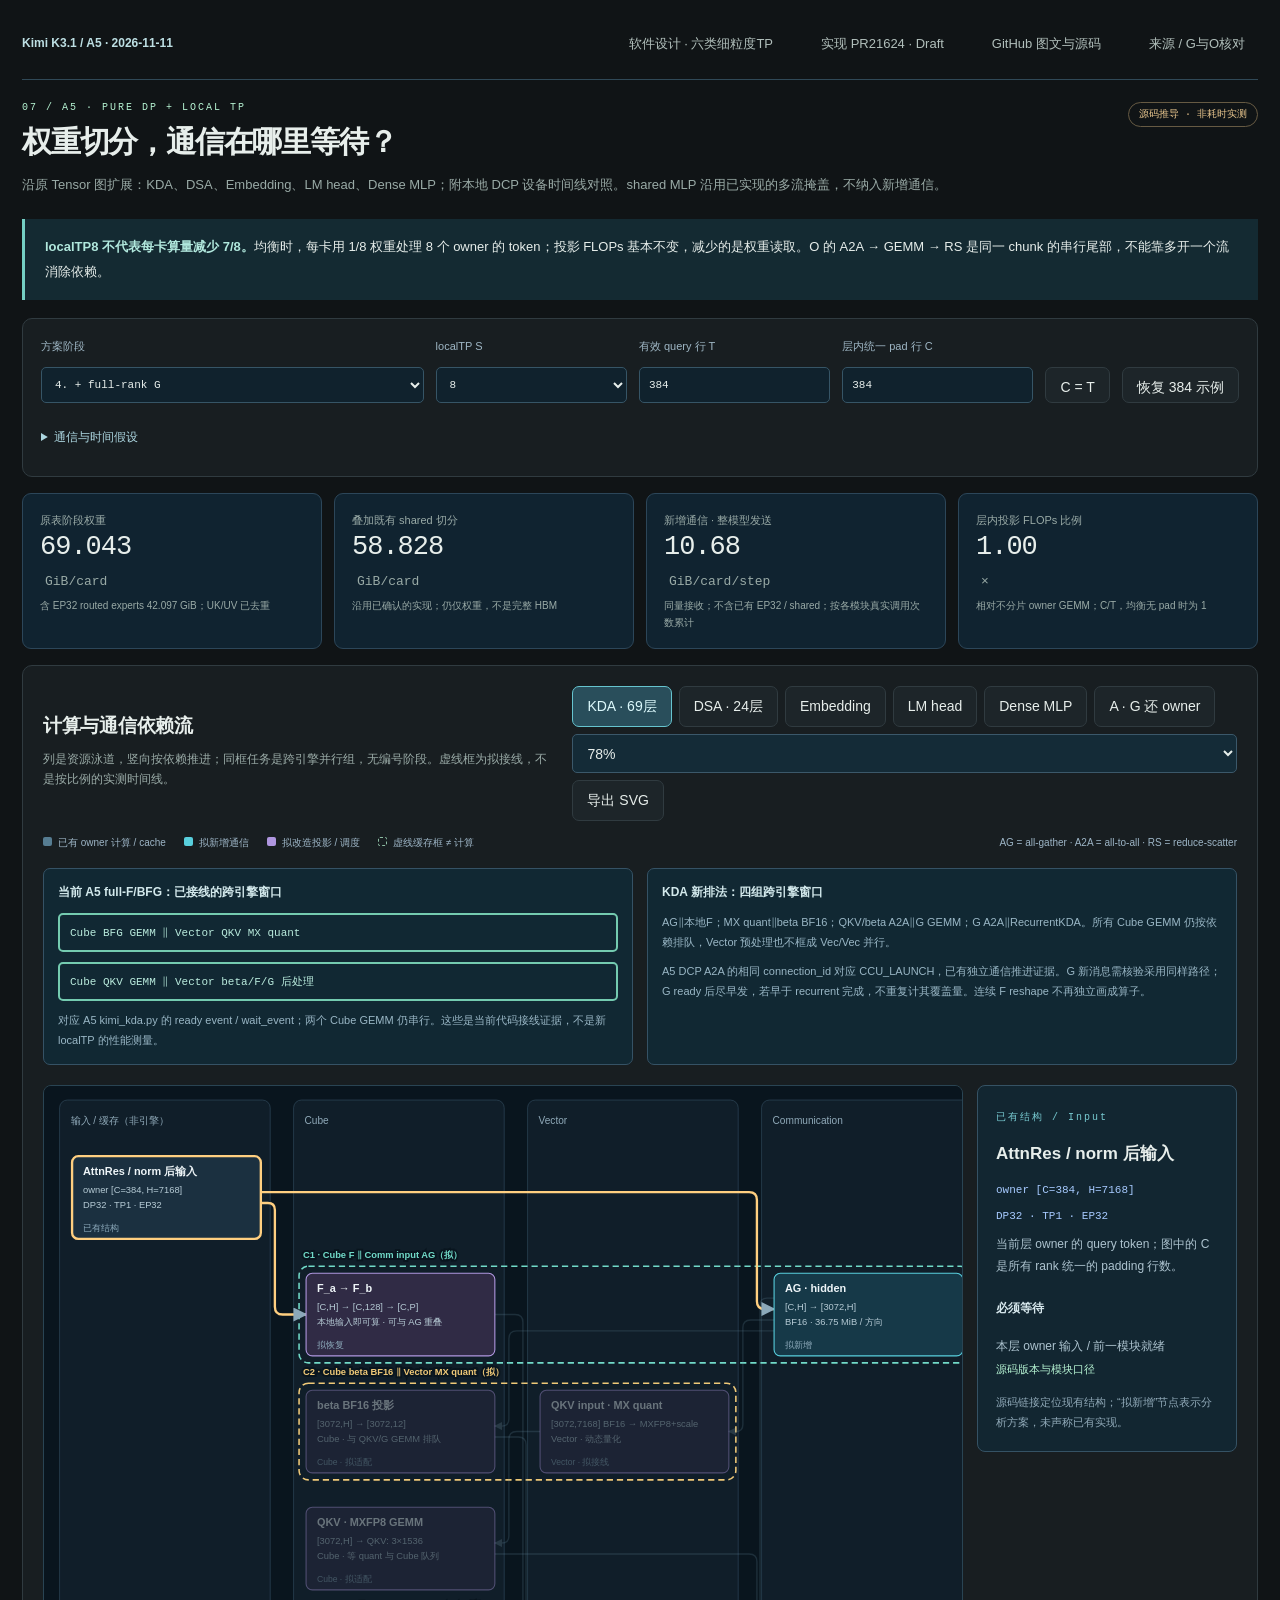
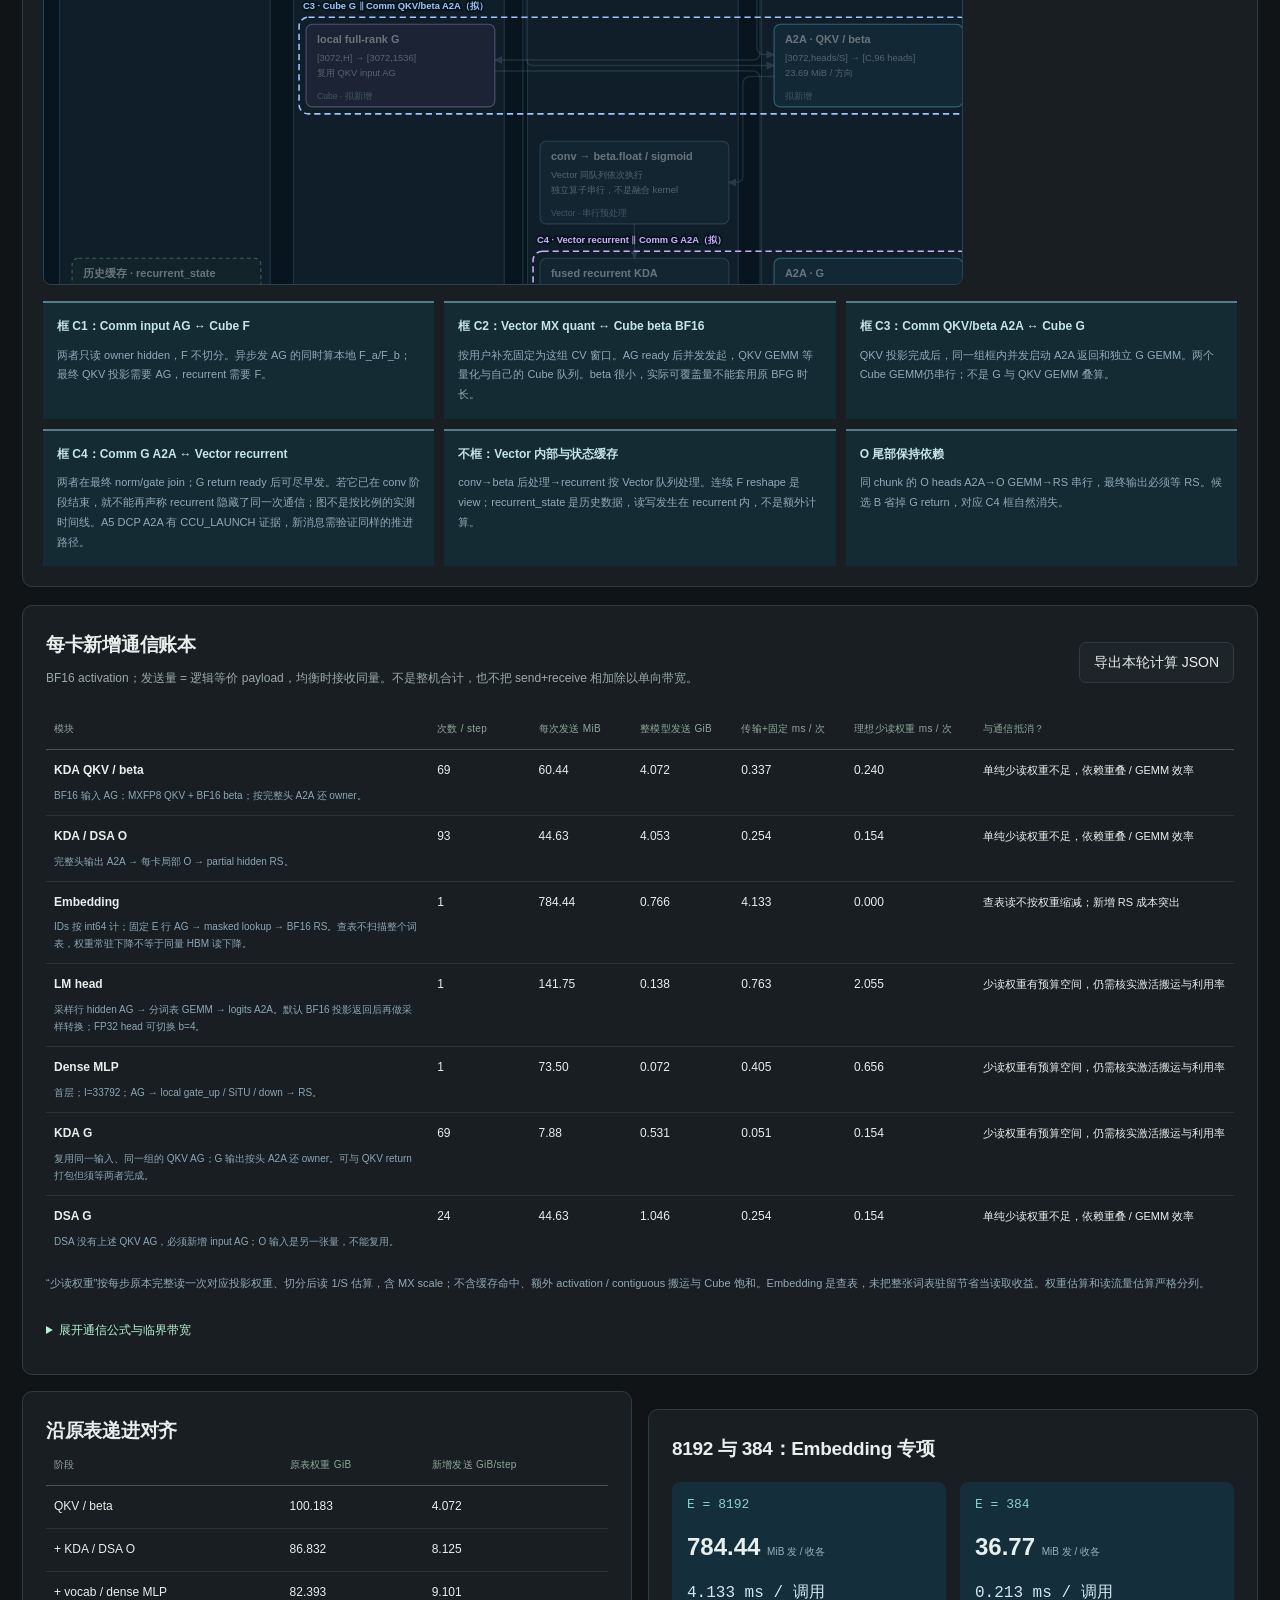
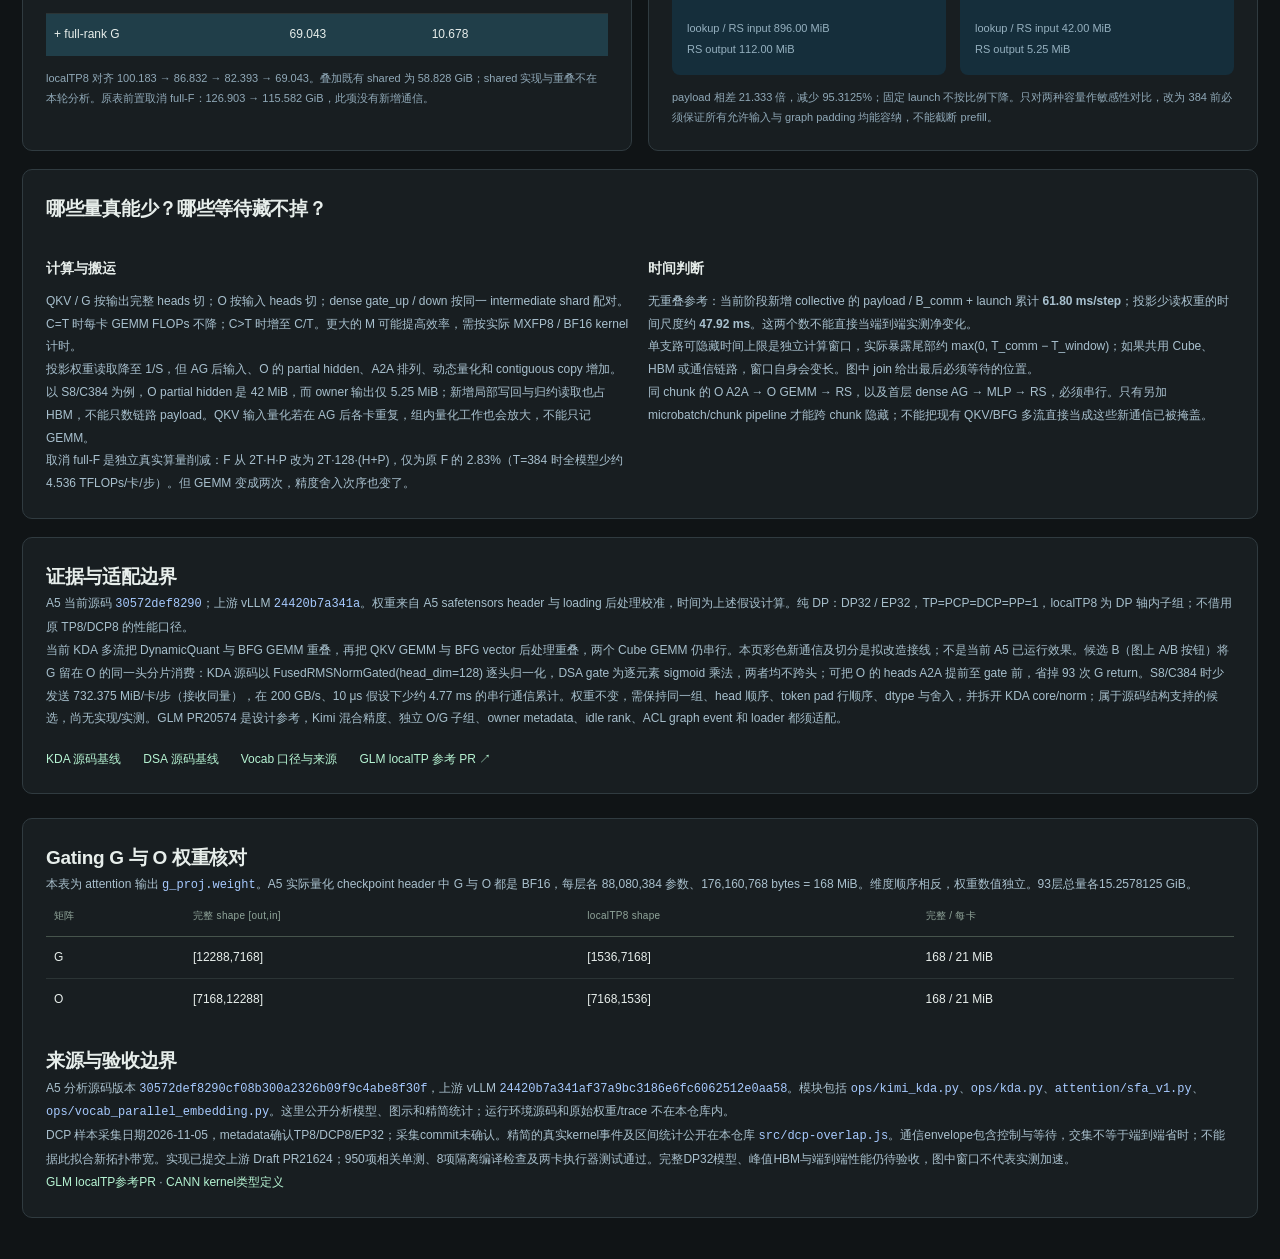
==== commit 8085b315: "docs: publish main-targeted implementation and review results" ====
--- a/docs/index.html
+++ b/docs/index.html
@@ -25,9 +25,9 @@
 .lp-chunk-cost{border-left:3px solid #d7b77c;background:#2a2b2d;padding:14px 18px;margin-top:15px}.lp-chunk-cost b{font-size:12px;color:#edcf9b}.lp-chunk-cost p,.lp-chunk-cost small{font-size:11px;color:#b9c4ca;line-height:1.85;display:block}.lp-chunk-cost strong{color:#f3dbaa}
 
 .public-wrap{max-width:1900px;margin:auto;padding:22px}body[data-page=localtp] main{padding:0;max-width:none}.public-nav{display:flex;align-items:center;gap:22px;flex-wrap:wrap;max-width:1856px;margin:0 auto 22px;padding-bottom:14px;border-bottom:1px solid #304957;font-size:12px}.public-nav b{margin-right:auto;color:#bddfe3}.public-evidence{margin:24px 0}.public-evidence p{font-size:12px;line-height:1.9;color:#a9c0cd}.public-evidence code{overflow-wrap:anywhere}@media(max-width:700px){.public-wrap{padding:14px}.public-nav{gap:12px}}
-</style></head><body data-page="localtp"><div class="public-wrap"><nav class="public-nav"><b>Kimi K3.1 / A5 · 2026-11-11</b><a href="https://github.com/Dawn952/kimi-k31-a5-analysis/blob/main/design/README.md">软件设计 · 六类细粒度TP</a><a href="https://github.com/Dawn952/kimi-k31-a5-analysis">GitHub 图文与源码</a><a href="#source-evidence">来源 / G与O核对</a></nav><main id="main"><div id="view"></div></main>
+</style></head><body data-page="localtp"><div class="public-wrap"><nav class="public-nav"><b>Kimi K3.1 / A5 · 2026-11-11</b><a href="https://github.com/Dawn952/kimi-k31-a5-analysis/blob/main/design/README.md">软件设计 · 六类细粒度TP</a><a href="https://github.com/vllm-project/vllm-ascend/pull/21624">实现 PR21624 · Draft</a><a href="https://github.com/Dawn952/kimi-k31-a5-analysis">GitHub 图文与源码</a><a href="#source-evidence">来源 / G与O核对</a></nav><main id="main"><div id="view"></div></main>
 <section id="source-evidence" class="panel public-evidence"><h2>Gating G 与 O 权重核对</h2><p>本表为 attention 输出 <code>g_proj.weight</code>。A5 实际量化 checkpoint header 中 G 与 O 都是 BF16，每层各 88,080,384 参数、176,160,768 bytes = 168 MiB。维度顺序相反，权重数值独立。93层总量各15.2578125 GiB。</p><table class="data-table"><thead><tr><th>矩阵</th><th>完整 shape [out,in]</th><th>localTP8 shape</th><th>完整 / 每卡</th></tr></thead><tbody><tr><td>G</td><td>[12288,7168]</td><td>[1536,7168]</td><td>168 / 21 MiB</td></tr><tr><td>O</td><td>[7168,12288]</td><td>[7168,1536]</td><td>168 / 21 MiB</td></tr></tbody></table>
-<h2 style="margin-top:24px">来源与验收边界</h2><p>A5 分析源码版本 <code>30572def8290cf08b300a2326b09f9c4abe8f30f</code>，上游 vLLM <code>24420b7a341af37a9bc3186e6fc6062512e0aa58</code>。模块包括 <code>ops/kimi_kda.py</code>、<code>ops/kda.py</code>、<code>attention/sfa_v1.py</code>、<code>ops/vocab_parallel_embedding.py</code>。这里公开分析模型、图示和精简统计；运行环境源码和原始权重/trace 不在本仓库内。</p><p>DCP 样本采集日期2026-11-05，metadata确认TP8/DCP8/EP32；采集commit未确认。精简的真实kernel事件及区间统计公开在本仓库 <code>src/dcp-overlap.js</code>。通信envelope包含控制与等待，交集不等于端到端省时；不能据此拟合新拓扑带宽。图中拟多流/分块方案尚无实现后的NPU性能验收。</p><p><a href="https://github.com/vllm-project/vllm-ascend/pull/20574/">GLM localTP参考PR</a> · <a href="https://www.hiascend.com/doc_center/source/en/CANNCommunityEdition/900/API/ascendcopapi/atlasascendc_api_07_0218.html">CANN kernel类型定义</a></p></section></div><script>window.A5_DCP_OVERLAP={"source": "1105_pr20878 / rank2 / kernel_details.csv (raw capture excluded)", "date": "2026-11-05", "topology": "TP8 / DCP8 / EP32", "mainModelId": "52", "limitations": ["历史 DCP 样本，不能直接外推纯 DP/localTP 延迟", "首个 target step（DSA 前24层；其他模块首条）排除于 steady 统计", "这里只计算设备 kernel 区间交集，不等于节省的端到端时间", "DCP 候选合并和输出归并在纯 DP 中消失，不能当新拓扑掩盖窗口", "通信 envelope 包含等待/控制，不能直接当链路传输时间或用于拟合带宽", "采集 commit 未在 metadata 中确认；当前源码只用于核对同型路径", "Triton 自定义 kernel 的 Model ID 为4294967295，按物理主流449及邻接调用定位"], "summary": {"dsaQueryAG": {"total": 528, "steady": 504, "comm": {"n": 504, "median": 58.5625, "min": 55.681, "max": 65.055}, "computeOverlap": {"n": 504, "median": 57.959000000031665, "min": 54.7840000000142, "max": 64.6850000001723}, "cubeOrMixOverlap": {"n": 504, "median": 35.15250000008382, "min": 30.817999999970198, "max": 41.25900000007823}}, "dsaCandidateAG": {"total": 528, "steady": 504, "comm": {"n": 504, "median": 69.068, "min": 65.9, "max": 93.675}, "computeOverlap": {"n": 504, "median": 0.0, "min": 0, "max": 0}, "cubeOrMixOverlap": {"n": 504, "median": 0.0, "min": 0, "max": 0}}, "dsaOutputA2A": {"total": 528, "steady": 504, "comm": {"n": 504, "median": 179.45499999999998, "min": 124.569, "max": 224.747}, "computeOverlap": {"n": 504, "median": 0.0, "min": 0, "max": 0}, "cubeOrMixOverlap": {"n": 504, "median": 0.0, "min": 0, "max": 0}}, "dense": {"total": 22, "steady": 21, "inputAG": {"n": 21, "median": 15.452, "min": 14.734, "max": 16.569}, "up": {"n": 21, "median": 42.85, "min": 41.774, "max": 44.042}, "down": {"n": 21, "median": 20.536, "min": 20.172, "max": 21.025}, "outputRS": {"n": 21, "median": 29.627, "min": 28.608, "max": 32.975}, "agComputeOverlap": {"n": 21, "median": 0, "min": 0, "max": 0}, "rsComputeOverlap": {"n": 21, "median": 0, "min": 0, "max": 0}}, "head": {"total": 22, "steady": 21, "comm": {"n": 21, "median": 152.419, "min": 150.475, "max": 162.335}, "computeOverlap": {"n": 21, "median": 0, "min": 0, "max": 0}, "cubeOrMixOverlap": {"n": 21, "median": 0, "min": 0, "max": 0}, "mm": {"n": 21, "median": 186.451, "min": 184.032, "max": 188.315}}, "embeddingMain": {"total": 22, "steady": 21, "comm": {"n": 21, "median": 628.45, "min": 311.798, "max": 2982.64}, "computeOverlap": {"n": 21, "median": 0, "min": 0, "max": 0}, "cubeOrMixOverlap": {"n": 21, "median": 0, "min": 0, "max": 0}, "lookup": {"n": 21, "median": 4.969, "min": 4.206, "max": 6.211}}}, "snippets": {"dsaQueryAG": {"originUs": 122669.635, "spanUs": 149.9670000000042, "events": [{"type": "_q_gather_prep_head_major_kernel", "engine": "AI_VECTOR_CORE", "stream": "449", "model": "4294967295", "shape": "N/A", "start": 9.947, "us": 7.337}, {"type": "MatMulV3", "engine": "MIX_AIC", "stream": "449", "model": "52", "shape": "168,7168;160,7168", "start": 17.355, "us": 13.51}, {"type": "hcom_allGather_", "engine": "COMMUNICATION", "stream": "N/A", "model": "52", "shape": "N/A", "start": 18.0, "us": 58.979}, {"type": "Slice", "engine": "AI_VECTOR_CORE", "stream": "449", "model": "52", "shape": "168,160;2;2", "start": 30.936, "us": 3.877}, {"type": "QuantBatchMatmulV3", "engine": "AI_CORE", "stream": "571", "model": "52", "shape": "168,1536;128,96,16,32;24,4096,2;168,24,2", "start": 31.672, "us": 8.27}, {"type": "Cast", "engine": "AI_VECTOR_CORE", "stream": "449", "model": "52", "shape": "168,128", "start": 34.835, "us": 3.314}, {"type": "LayerNormV4", "engine": "AI_VECTOR_CORE", "stream": "449", "model": "52", "shape": "168,128;1;128;128", "start": 38.171, "us": 6.081}, {"type": "MatMulV3", "engine": "AI_CORE", "stream": "571", "model": "52", "shape": "5376,128;128,128", "start": 39.964, "us": 5.644}, {"type": "Cast", "engine": "AI_VECTOR_CORE", "stream": "449", "model": "52", "shape": "168,128", "start": 44.274, "us": 3.028}, {"type": "DynamicQuantV2", "engine": "MIX_AIV", "stream": "449", "model": "52", "shape": "5376,128", "start": 47.421, "us": 5.771}, {"type": "MatMulV3", "engine": "AI_CORE", "stream": "571", "model": "52", "shape": "168,128;128,128", "start": 48.14, "us": 2.959}, {"type": "IndexerQuantCache", "engine": "AI_VECTOR_CORE", "stream": "449", "model": "52", "shape": "114726912;28677632;168,128;168", "start": 53.262, "us": 5.798}, {"type": "Slice", "engine": "AI_VECTOR_CORE", "stream": "449", "model": "52", "shape": "168,160;2;2", "start": 59.13, "us": 2.923}, {"type": "Cast", "engine": "AI_VECTOR_CORE", "stream": "449", "model": "52", "shape": "168,32", "start": 62.075, "us": 1.496}, {"type": "Fill", "engine": "AI_VECTOR_CORE", "stream": "449", "model": "52", "shape": "3;", "start": 63.593, "us": 3.905}, {"type": "Fill", "engine": "AI_VECTOR_CORE", "stream": "449", "model": "52", "shape": "3;", "start": 67.52, "us": 4.795}, {"type": "VllmAscendQuantLightningIndexerV2", "engine": "MIX_AIC", "stream": "449", "model": "52", "shape": "168,32,128;6732,128,1,128;168,32;168,32;6732,128,1;43;;;42;;42,144;;1024;;42", "start": 72.337, "us": 72.63}, {"type": "_pack_sorted_candidates", "engine": "AI_VECTOR_CORE", "stream": "449", "model": "4294967295", "shape": "N/A", "start": 144.989, "us": 71.962}]}, "dsaCandidateAG": {"originUs": 122869.565, "spanUs": 90.50500000000466, "events": [{"type": "hcom_allGather_", "engine": "COMMUNICATION", "stream": "N/A", "model": "52", "shape": "N/A", "start": 18.0, "us": 67.505}, {"type": "_merge_owner_prefix", "engine": "AI_VECTOR_CORE", "stream": "449", "model": "4294967295", "shape": "N/A", "start": 86.234, "us": 86.74}]}, "dsaOutputA2A": {"originUs": 123187.519, "spanUs": 232.33800000000338, "events": [{"type": "hcom_alltoall_", "engine": "COMMUNICATION", "stream": "N/A", "model": "52", "shape": "N/A", "start": 18.0, "us": 209.338}, {"type": "_fused_dcp_lse_combine_batched_kernel", "engine": "AI_VECTOR_CORE", "stream": "449", "model": "4294967295", "shape": "N/A", "start": 228.238, "us": 92.068}]}, "dense": {"originUs": 121075.191, "spanUs": 126.92999999999302, "events": [{"type": "hcom_allGather_", "engine": "COMMUNICATION", "stream": "N/A", "model": "52", "shape": "N/A", "start": 0.0, "us": 15.518}, {"type": "DynamicMxQuant", "engine": "MIX_AIV", "stream": "449", "model": "52", "shape": "168,7168", "start": 16.272, "us": 7.057}, {"type": "QuantBatchMatmulV3", "engine": "AI_CORE", "stream": "449", "model": "52", "shape": "168,7168;264,448,16,32;112,8448,2;168,112,2", "start": 23.351, "us": 42.644}, {"type": "SituMxQuant", "engine": "AI_VECTOR_CORE", "stream": "449", "model": "52", "shape": "168,8448", "start": 66.017, "us": 10.265}, {"type": "QuantBatchMatmulV3", "engine": "AI_CORE", "stream": "449", "model": "52", "shape": "168,4224;224,264,16,32;66,7168,2;168,66,2", "start": 76.304, "us": 20.617}, {"type": "hcom_reduceScatter_", "engine": "COMMUNICATION", "stream": "N/A", "model": "52", "shape": "N/A", "start": 97.761, "us": 29.169}]}, "head": {"originUs": 204023.399, "spanUs": 374.3039999999746, "events": [{"type": "MatMulV3", "engine": "AI_CORE", "stream": "61", "model": "4294967295", "shape": "168,7168;20480,7168", "start": 0.0, "us": 185.777}, {"type": "hcom_allGather_", "engine": "COMMUNICATION", "stream": "N/A", "model": "4294967295", "shape": "N/A", "start": 186.592, "us": 152.913}, {"type": "Transpose", "engine": "AI_VECTOR_CORE", "stream": "61", "model": "4294967295", "shape": "8,168,20480;3", "start": 340.504, "us": 33.8}]}, "embeddingMain": {"originUs": 117426.044, "spanUs": 3341.5190000000002, "events": [{"type": "GatherV2", "engine": "AI_VECTOR_CORE", "stream": "61", "model": "4294967295", "shape": "20480,7168;168;1", "start": 0.0, "us": 4.567}, {"type": "MaskedFill", "engine": "AI_VECTOR_CORE", "stream": "61", "model": "4294967295", "shape": "168,7168;168,1;", "start": 64.052, "us": 6.831}, {"type": "hcom_allReduce_AicpuKernel", "engine": "COMMUNICATION", "stream": "N/A", "model": "4294967295", "shape": "N/A", "start": 358.879, "us": 2982.64}]}}, "dsaExistingG": {"total": 528, "steady": {"n": 504, "median": 28.5115, "min": 26.773, "max": 31.27}, "shape": "[168,7168] @ [7168,1536]", "engine": "MIX_AIC", "identification": "位于 UV TransposeBatchMatMul 后，结合源码 g_proj + flash_attention_gate 调用定位；不是已前移测量"}};
+<h2 style="margin-top:24px">来源与验收边界</h2><p>A5 分析源码版本 <code>30572def8290cf08b300a2326b09f9c4abe8f30f</code>，上游 vLLM <code>24420b7a341af37a9bc3186e6fc6062512e0aa58</code>。模块包括 <code>ops/kimi_kda.py</code>、<code>ops/kda.py</code>、<code>attention/sfa_v1.py</code>、<code>ops/vocab_parallel_embedding.py</code>。这里公开分析模型、图示和精简统计；运行环境源码和原始权重/trace 不在本仓库内。</p><p>DCP 样本采集日期2026-11-05，metadata确认TP8/DCP8/EP32；采集commit未确认。精简的真实kernel事件及区间统计公开在本仓库 <code>src/dcp-overlap.js</code>。通信envelope包含控制与等待，交集不等于端到端省时；不能据此拟合新拓扑带宽。实现已提交上游 Draft PR21624；950项相关单测、8项隔离编译检查及两卡执行器测试通过。完整DP32模型、峰值HBM与端到端性能仍待验收，图中窗口不代表实测加速。</p><p><a href="https://github.com/vllm-project/vllm-ascend/pull/20574/">GLM localTP参考PR</a> · <a href="https://www.hiascend.com/doc_center/source/en/CANNCommunityEdition/900/API/ascendcopapi/atlasascendc_api_07_0218.html">CANN kernel类型定义</a></p></section></div><script>window.A5_DCP_OVERLAP={"source": "1105_pr20878 / rank2 / kernel_details.csv (raw capture excluded)", "date": "2026-11-05", "topology": "TP8 / DCP8 / EP32", "mainModelId": "52", "limitations": ["历史 DCP 样本，不能直接外推纯 DP/localTP 延迟", "首个 target step（DSA 前24层；其他模块首条）排除于 steady 统计", "这里只计算设备 kernel 区间交集，不等于节省的端到端时间", "DCP 候选合并和输出归并在纯 DP 中消失，不能当新拓扑掩盖窗口", "通信 envelope 包含等待/控制，不能直接当链路传输时间或用于拟合带宽", "采集 commit 未在 metadata 中确认；当前源码只用于核对同型路径", "Triton 自定义 kernel 的 Model ID 为4294967295，按物理主流449及邻接调用定位"], "summary": {"dsaQueryAG": {"total": 528, "steady": 504, "comm": {"n": 504, "median": 58.5625, "min": 55.681, "max": 65.055}, "computeOverlap": {"n": 504, "median": 57.959000000031665, "min": 54.7840000000142, "max": 64.6850000001723}, "cubeOrMixOverlap": {"n": 504, "median": 35.15250000008382, "min": 30.817999999970198, "max": 41.25900000007823}}, "dsaCandidateAG": {"total": 528, "steady": 504, "comm": {"n": 504, "median": 69.068, "min": 65.9, "max": 93.675}, "computeOverlap": {"n": 504, "median": 0.0, "min": 0, "max": 0}, "cubeOrMixOverlap": {"n": 504, "median": 0.0, "min": 0, "max": 0}}, "dsaOutputA2A": {"total": 528, "steady": 504, "comm": {"n": 504, "median": 179.45499999999998, "min": 124.569, "max": 224.747}, "computeOverlap": {"n": 504, "median": 0.0, "min": 0, "max": 0}, "cubeOrMixOverlap": {"n": 504, "median": 0.0, "min": 0, "max": 0}}, "dense": {"total": 22, "steady": 21, "inputAG": {"n": 21, "median": 15.452, "min": 14.734, "max": 16.569}, "up": {"n": 21, "median": 42.85, "min": 41.774, "max": 44.042}, "down": {"n": 21, "median": 20.536, "min": 20.172, "max": 21.025}, "outputRS": {"n": 21, "median": 29.627, "min": 28.608, "max": 32.975}, "agComputeOverlap": {"n": 21, "median": 0, "min": 0, "max": 0}, "rsComputeOverlap": {"n": 21, "median": 0, "min": 0, "max": 0}}, "head": {"total": 22, "steady": 21, "comm": {"n": 21, "median": 152.419, "min": 150.475, "max": 162.335}, "computeOverlap": {"n": 21, "median": 0, "min": 0, "max": 0}, "cubeOrMixOverlap": {"n": 21, "median": 0, "min": 0, "max": 0}, "mm": {"n": 21, "median": 186.451, "min": 184.032, "max": 188.315}}, "embeddingMain": {"total": 22, "steady": 21, "comm": {"n": 21, "median": 628.45, "min": 311.798, "max": 2982.64}, "computeOverlap": {"n": 21, "median": 0, "min": 0, "max": 0}, "cubeOrMixOverlap": {"n": 21, "median": 0, "min": 0, "max": 0}, "lookup": {"n": 21, "median": 4.969, "min": 4.206, "max": 6.211}}}, "snippets": {"dsaQueryAG": {"originUs": 122669.635, "spanUs": 149.9670000000042, "events": [{"type": "_q_gather_prep_head_major_kernel", "engine": "AI_VECTOR_CORE", "stream": "449", "model": "4294967295", "shape": "N/A", "start": 9.947, "us": 7.337}, {"type": "MatMulV3", "engine": "MIX_AIC", "stream": "449", "model": "52", "shape": "168,7168;160,7168", "start": 17.355, "us": 13.51}, {"type": "hcom_allGather_", "engine": "COMMUNICATION", "stream": "N/A", "model": "52", "shape": "N/A", "start": 18.0, "us": 58.979}, {"type": "Slice", "engine": "AI_VECTOR_CORE", "stream": "449", "model": "52", "shape": "168,160;2;2", "start": 30.936, "us": 3.877}, {"type": "QuantBatchMatmulV3", "engine": "AI_CORE", "stream": "571", "model": "52", "shape": "168,1536;128,96,16,32;24,4096,2;168,24,2", "start": 31.672, "us": 8.27}, {"type": "Cast", "engine": "AI_VECTOR_CORE", "stream": "449", "model": "52", "shape": "168,128", "start": 34.835, "us": 3.314}, {"type": "LayerNormV4", "engine": "AI_VECTOR_CORE", "stream": "449", "model": "52", "shape": "168,128;1;128;128", "start": 38.171, "us": 6.081}, {"type": "MatMulV3", "engine": "AI_CORE", "stream": "571", "model": "52", "shape": "5376,128;128,128", "start": 39.964, "us": 5.644}, {"type": "Cast", "engine": "AI_VECTOR_CORE", "stream": "449", "model": "52", "shape": "168,128", "start": 44.274, "us": 3.028}, {"type": "DynamicQuantV2", "engine": "MIX_AIV", "stream": "449", "model": "52", "shape": "5376,128", "start": 47.421, "us": 5.771}, {"type": "MatMulV3", "engine": "AI_CORE", "stream": "571", "model": "52", "shape": "168,128;128,128", "start": 48.14, "us": 2.959}, {"type": "IndexerQuantCache", "engine": "AI_VECTOR_CORE", "stream": "449", "model": "52", "shape": "114726912;28677632;168,128;168", "start": 53.262, "us": 5.798}, {"type": "Slice", "engine": "AI_VECTOR_CORE", "stream": "449", "model": "52", "shape": "168,160;2;2", "start": 59.13, "us": 2.923}, {"type": "Cast", "engine": "AI_VECTOR_CORE", "stream": "449", "model": "52", "shape": "168,32", "start": 62.075, "us": 1.496}, {"type": "Fill", "engine": "AI_VECTOR_CORE", "stream": "449", "model": "52", "shape": "3;", "start": 63.593, "us": 3.905}, {"type": "Fill", "engine": "AI_VECTOR_CORE", "stream": "449", "model": "52", "shape": "3;", "start": 67.52, "us": 4.795}, {"type": "VllmAscendQuantLightningIndexerV2", "engine": "MIX_AIC", "stream": "449", "model": "52", "shape": "168,32,128;6732,128,1,128;168,32;168,32;6732,128,1;43;;;42;;42,144;;1024;;42", "start": 72.337, "us": 72.63}, {"type": "_pack_sorted_candidates", "engine": "AI_VECTOR_CORE", "stream": "449", "model": "4294967295", "shape": "N/A", "start": 144.989, "us": 71.962}]}, "dsaCandidateAG": {"originUs": 122869.565, "spanUs": 90.50500000000466, "events": [{"type": "hcom_allGather_", "engine": "COMMUNICATION", "stream": "N/A", "model": "52", "shape": "N/A", "start": 18.0, "us": 67.505}, {"type": "_merge_owner_prefix", "engine": "AI_VECTOR_CORE", "stream": "449", "model": "4294967295", "shape": "N/A", "start": 86.234, "us": 86.74}]}, "dsaOutputA2A": {"originUs": 123187.519, "spanUs": 232.33800000000338, "events": [{"type": "hcom_alltoall_", "engine": "COMMUNICATION", "stream": "N/A", "model": "52", "shape": "N/A", "start": 18.0, "us": 209.338}, {"type": "_fused_dcp_lse_combine_batched_kernel", "engine": "AI_VECTOR_CORE", "stream": "449", "model": "4294967295", "shape": "N/A", "start": 228.238, "us": 92.068}]}, "dense": {"originUs": 121075.191, "spanUs": 126.92999999999302, "events": [{"type": "hcom_allGather_", "engine": "COMMUNICATION", "stream": "N/A", "model": "52", "shape": "N/A", "start": 0.0, "us": 15.518}, {"type": "DynamicMxQuant", "engine": "MIX_AIV", "stream": "449", "model": "52", "shape": "168,7168", "start": 16.272, "us": 7.057}, {"type": "QuantBatchMatmulV3", "engine": "AI_CORE", "stream": "449", "model": "52", "shape": "168,7168;264,448,16,32;112,8448,2;168,112,2", "start": 23.351, "us": 42.644}, {"type": "SituMxQuant", "engine": "AI_VECTOR_CORE", "stream": "449", "model": "52", "shape": "168,8448", "start": 66.017, "us": 10.265}, {"type": "QuantBatchMatmulV3", "engine": "AI_CORE", "stream": "449", "model": "52", "shape": "168,4224;224,264,16,32;66,7168,2;168,66,2", "start": 76.304, "us": 20.617}, {"type": "hcom_reduceScatter_", "engine": "COMMUNICATION", "stream": "N/A", "model": "52", "shape": "N/A", "start": 97.761, "us": 29.169}]}, "head": {"originUs": 204023.399, "spanUs": 374.3039999999746, "events": [{"type": "MatMulV3", "engine": "AI_CORE", "stream": "61", "model": "4294967295", "shape": "168,7168;20480,7168", "start": 0.0, "us": 185.777}, {"type": "hcom_allGather_", "engine": "COMMUNICATION", "stream": "N/A", "model": "4294967295", "shape": "N/A", "start": 186.592, "us": 152.913}, {"type": "Transpose", "engine": "AI_VECTOR_CORE", "stream": "61", "model": "4294967295", "shape": "8,168,20480;3", "start": 340.504, "us": 33.8}]}, "embeddingMain": {"originUs": 117426.044, "spanUs": 3341.5190000000002, "events": [{"type": "GatherV2", "engine": "AI_VECTOR_CORE", "stream": "61", "model": "4294967295", "shape": "20480,7168;168;1", "start": 0.0, "us": 4.567}, {"type": "MaskedFill", "engine": "AI_VECTOR_CORE", "stream": "61", "model": "4294967295", "shape": "168,7168;168,1;", "start": 64.052, "us": 6.831}, {"type": "hcom_allReduce_AicpuKernel", "engine": "COMMUNICATION", "stream": "N/A", "model": "4294967295", "shape": "N/A", "start": 358.879, "us": 2982.64}]}}, "dsaExistingG": {"total": 528, "steady": {"n": 504, "median": 28.5115, "min": 26.773, "max": 31.27}, "shape": "[168,7168] @ [7168,1536]", "engine": "MIX_AIC", "identification": "位于 UV TransposeBatchMatMul 后，结合源码 g_proj + flash_attention_gate 调用定位；不是已前移测量"}};
 
 ;
 /* Presentation geometry only. Tensor algebra and graph dependencies stay unchanged. */
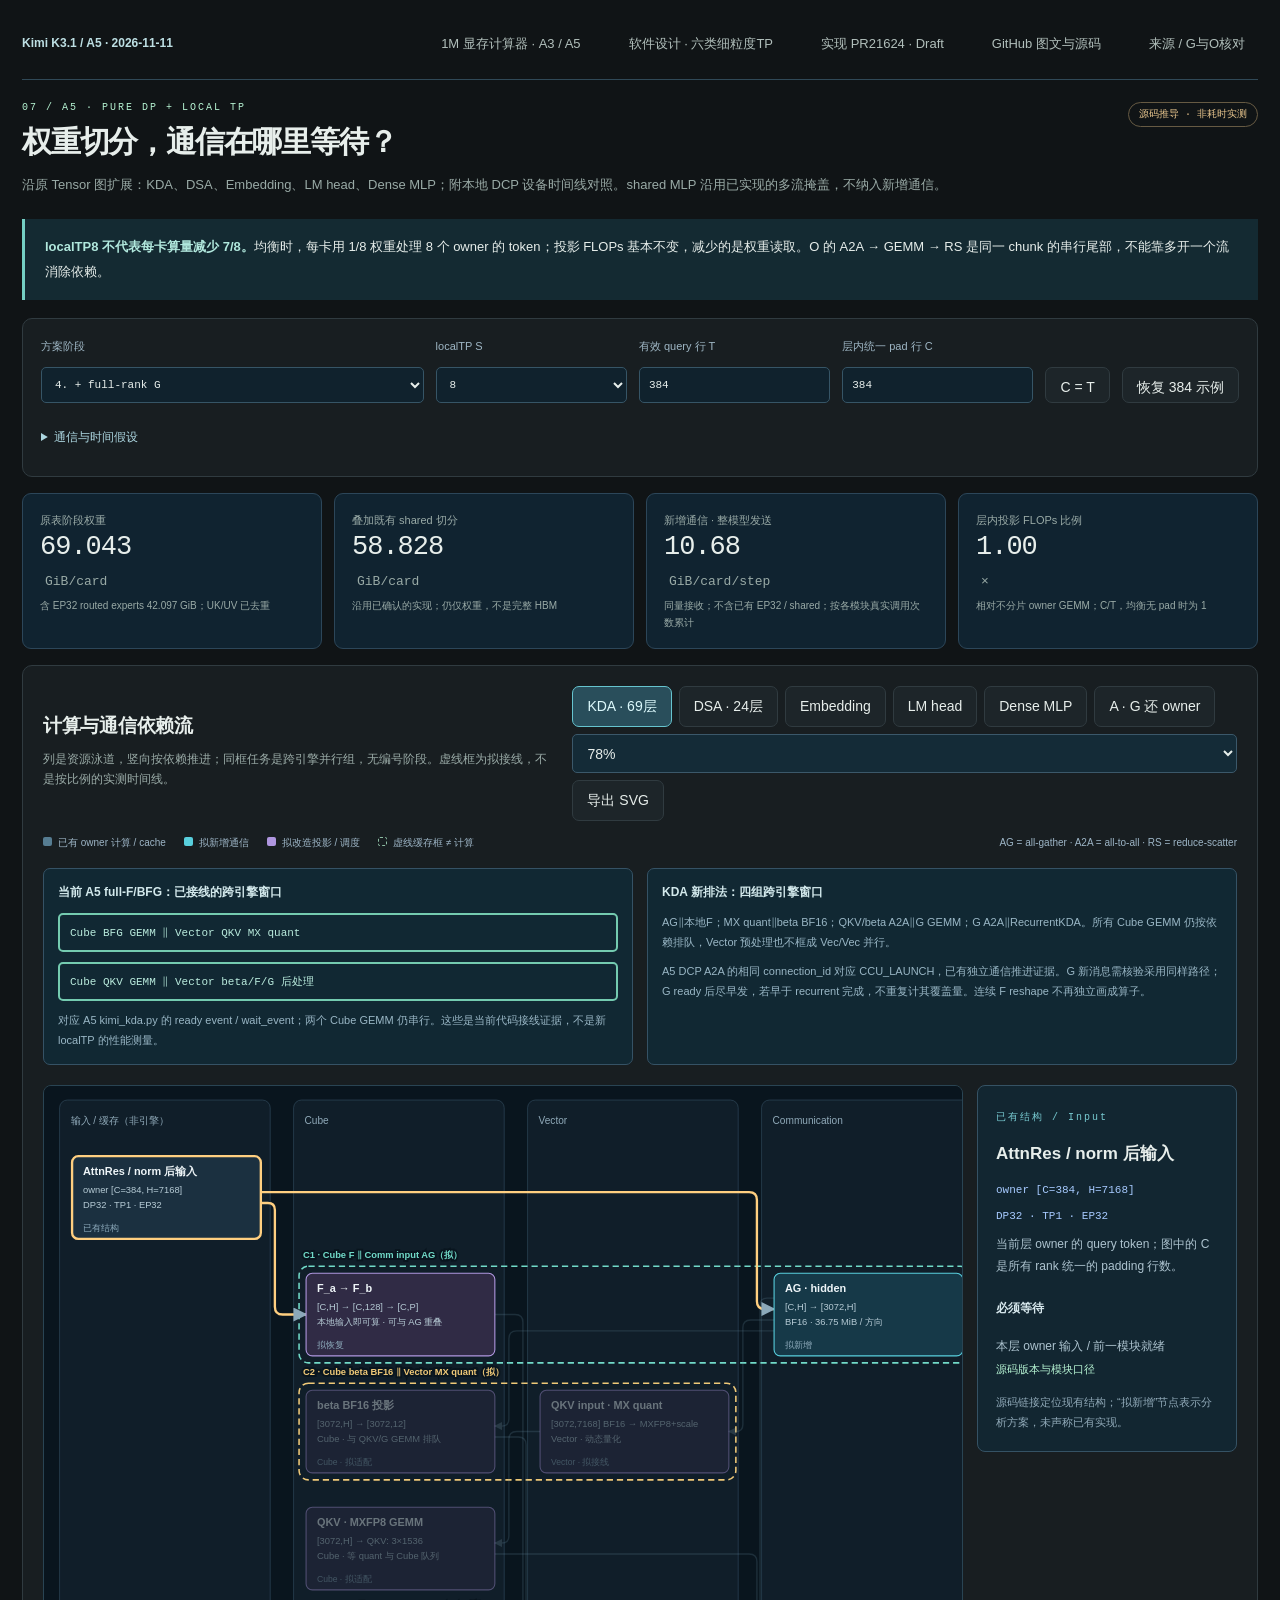
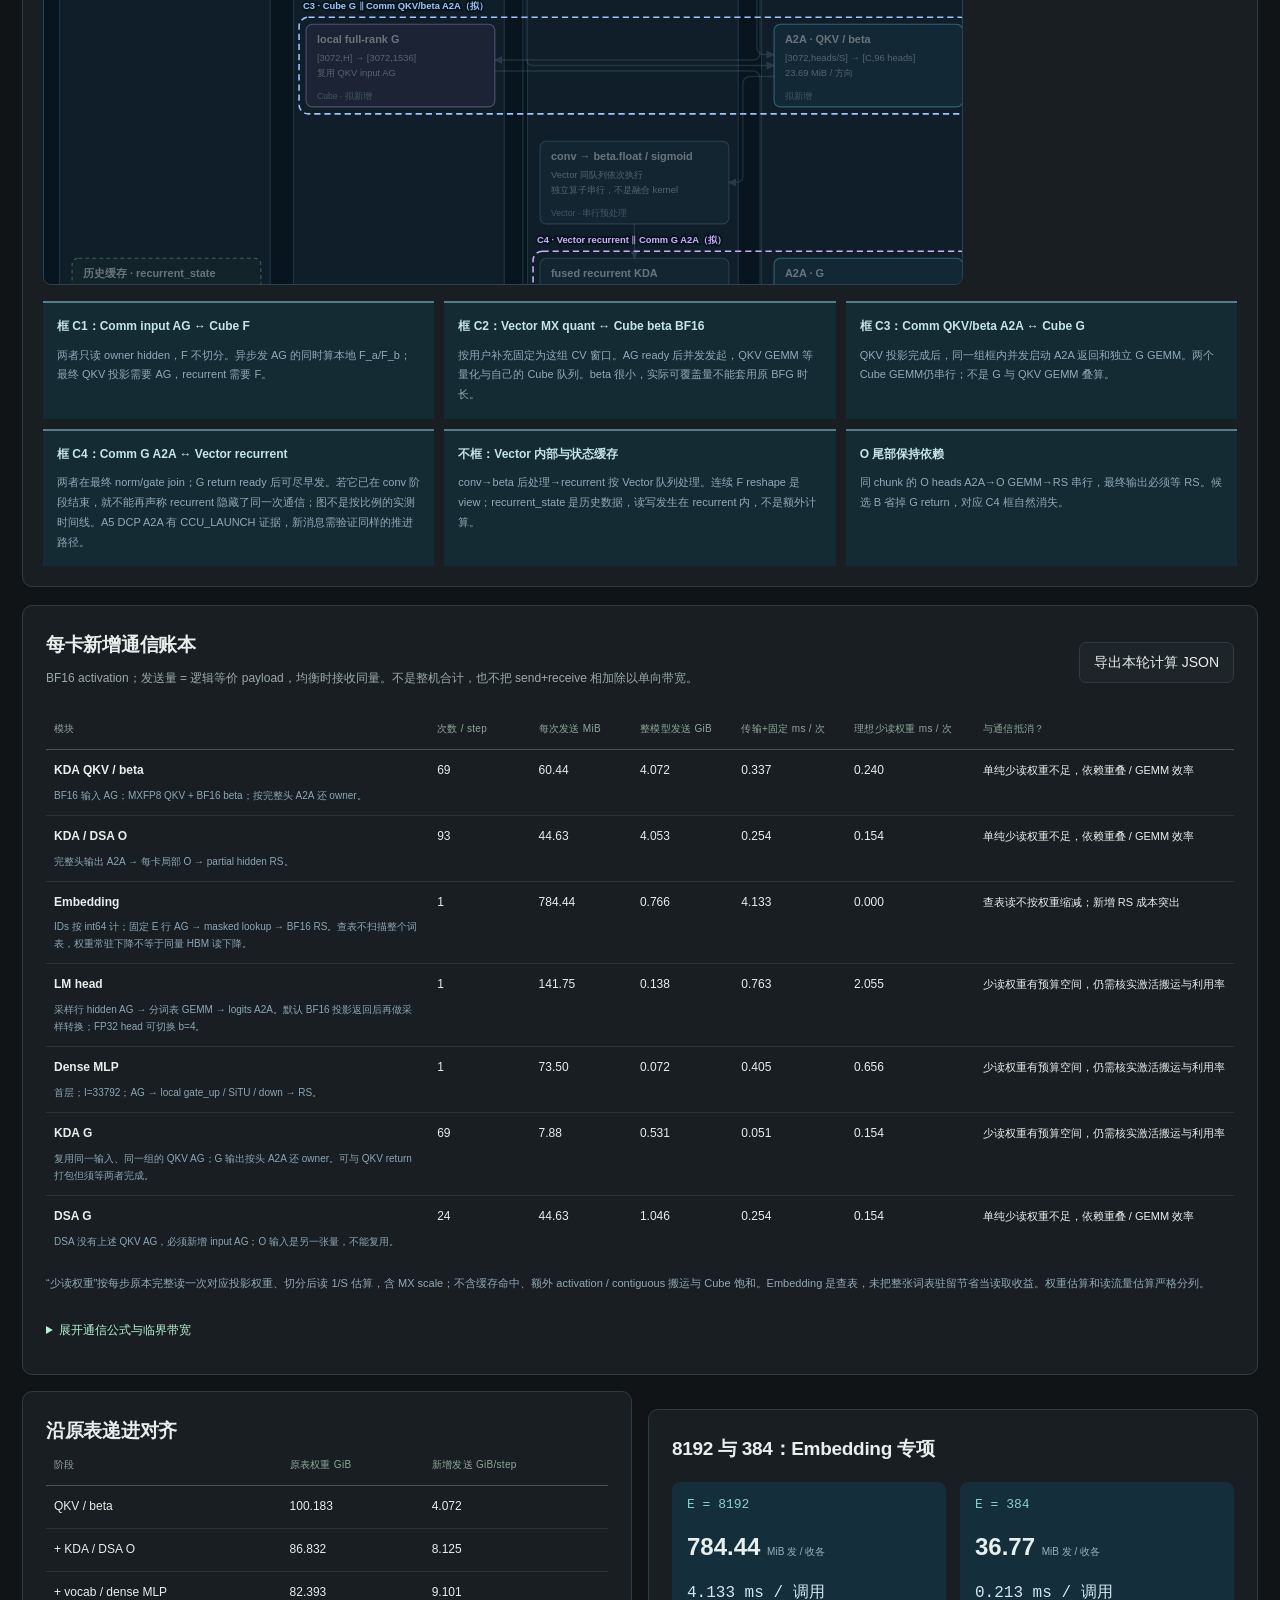
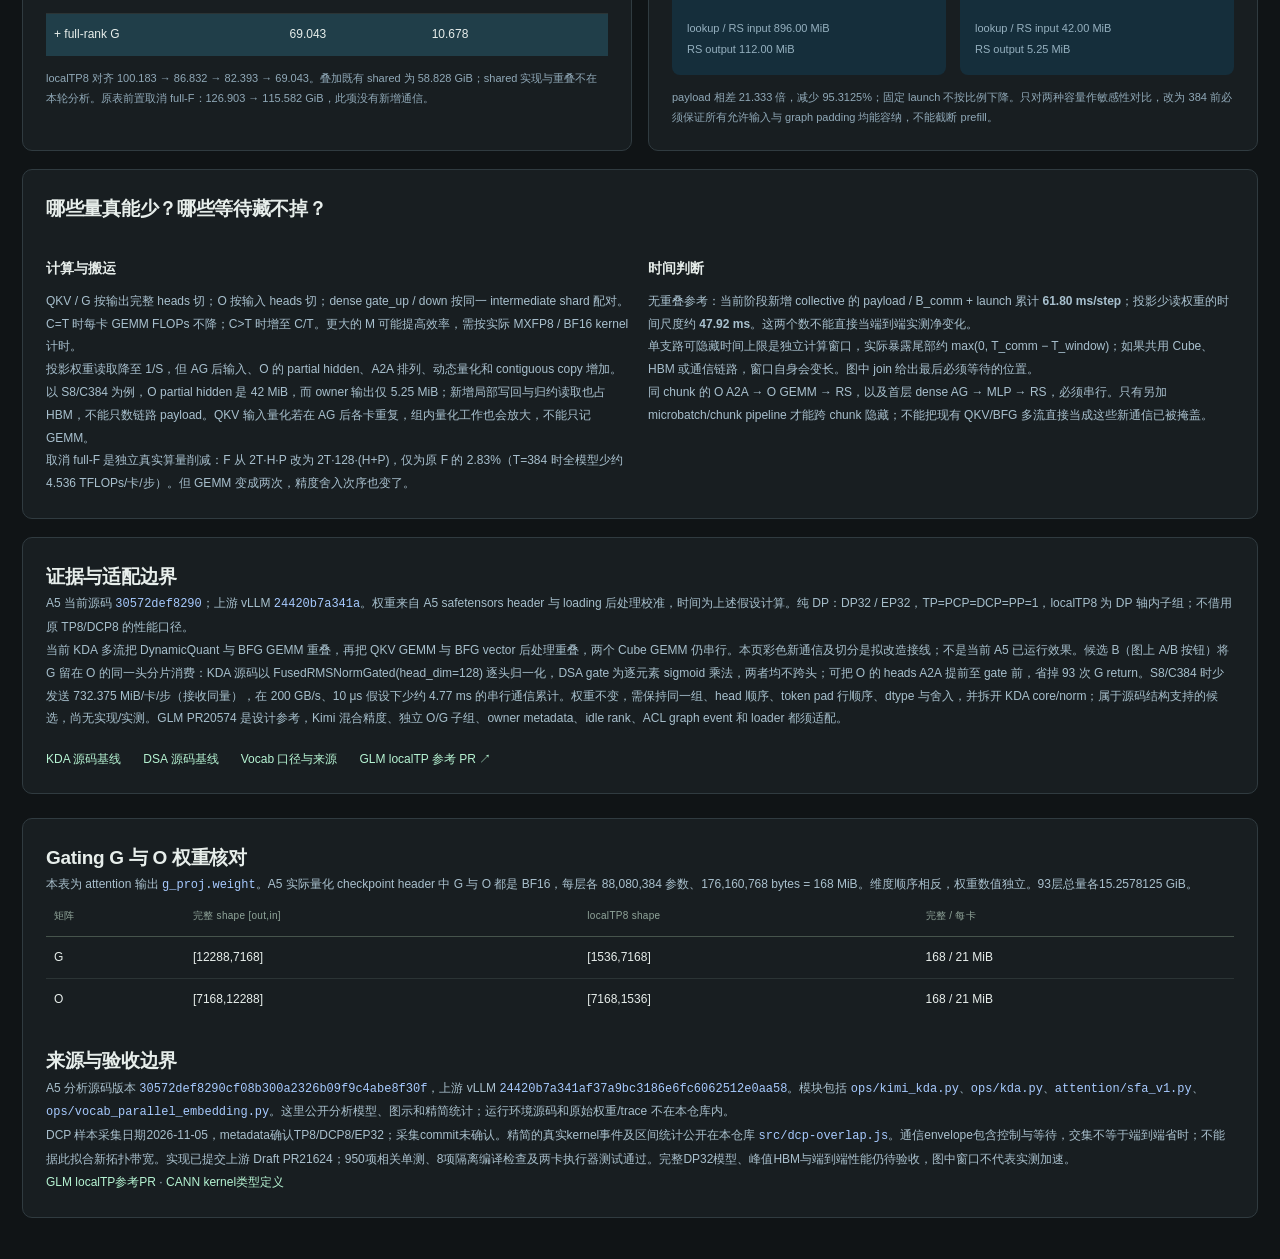
==== commit 693e892e: "feat: add calibrated K3.1 1M memory calculator for A3 and A5 Signed-off-by: Dawn952 <135291747+Dawn9" ====
--- a/docs/index.html
+++ b/docs/index.html
@@ -25,7 +25,7 @@
 .lp-chunk-cost{border-left:3px solid #d7b77c;background:#2a2b2d;padding:14px 18px;margin-top:15px}.lp-chunk-cost b{font-size:12px;color:#edcf9b}.lp-chunk-cost p,.lp-chunk-cost small{font-size:11px;color:#b9c4ca;line-height:1.85;display:block}.lp-chunk-cost strong{color:#f3dbaa}
 
 .public-wrap{max-width:1900px;margin:auto;padding:22px}body[data-page=localtp] main{padding:0;max-width:none}.public-nav{display:flex;align-items:center;gap:22px;flex-wrap:wrap;max-width:1856px;margin:0 auto 22px;padding-bottom:14px;border-bottom:1px solid #304957;font-size:12px}.public-nav b{margin-right:auto;color:#bddfe3}.public-evidence{margin:24px 0}.public-evidence p{font-size:12px;line-height:1.9;color:#a9c0cd}.public-evidence code{overflow-wrap:anywhere}@media(max-width:700px){.public-wrap{padding:14px}.public-nav{gap:12px}}
-</style></head><body data-page="localtp"><div class="public-wrap"><nav class="public-nav"><b>Kimi K3.1 / A5 · 2026-11-11</b><a href="https://github.com/Dawn952/kimi-k31-a5-analysis/blob/main/design/README.md">软件设计 · 六类细粒度TP</a><a href="https://github.com/vllm-project/vllm-ascend/pull/21624">实现 PR21624 · Draft</a><a href="https://github.com/Dawn952/kimi-k31-a5-analysis">GitHub 图文与源码</a><a href="#source-evidence">来源 / G与O核对</a></nav><main id="main"><div id="view"></div></main>
+</style></head><body data-page="localtp"><div class="public-wrap"><nav class="public-nav"><b>Kimi K3.1 / A5 · 2026-11-11</b><a href="memory.html">1M 显存计算器 · A3 / A5</a><a href="https://github.com/Dawn952/kimi-k31-a5-analysis/blob/main/design/README.md">软件设计 · 六类细粒度TP</a><a href="https://github.com/vllm-project/vllm-ascend/pull/21624">实现 PR21624 · Draft</a><a href="https://github.com/Dawn952/kimi-k31-a5-analysis">GitHub 图文与源码</a><a href="#source-evidence">来源 / G与O核对</a></nav><main id="main"><div id="view"></div></main>
 <section id="source-evidence" class="panel public-evidence"><h2>Gating G 与 O 权重核对</h2><p>本表为 attention 输出 <code>g_proj.weight</code>。A5 实际量化 checkpoint header 中 G 与 O 都是 BF16，每层各 88,080,384 参数、176,160,768 bytes = 168 MiB。维度顺序相反，权重数值独立。93层总量各15.2578125 GiB。</p><table class="data-table"><thead><tr><th>矩阵</th><th>完整 shape [out,in]</th><th>localTP8 shape</th><th>完整 / 每卡</th></tr></thead><tbody><tr><td>G</td><td>[12288,7168]</td><td>[1536,7168]</td><td>168 / 21 MiB</td></tr><tr><td>O</td><td>[7168,12288]</td><td>[7168,1536]</td><td>168 / 21 MiB</td></tr></tbody></table>
 <h2 style="margin-top:24px">来源与验收边界</h2><p>A5 分析源码版本 <code>30572def8290cf08b300a2326b09f9c4abe8f30f</code>，上游 vLLM <code>24420b7a341af37a9bc3186e6fc6062512e0aa58</code>。模块包括 <code>ops/kimi_kda.py</code>、<code>ops/kda.py</code>、<code>attention/sfa_v1.py</code>、<code>ops/vocab_parallel_embedding.py</code>。这里公开分析模型、图示和精简统计；运行环境源码和原始权重/trace 不在本仓库内。</p><p>DCP 样本采集日期2026-11-05，metadata确认TP8/DCP8/EP32；采集commit未确认。精简的真实kernel事件及区间统计公开在本仓库 <code>src/dcp-overlap.js</code>。通信envelope包含控制与等待，交集不等于端到端省时；不能据此拟合新拓扑带宽。实现已提交上游 Draft PR21624；950项相关单测、8项隔离编译检查及两卡执行器测试通过。完整DP32模型、峰值HBM与端到端性能仍待验收，图中窗口不代表实测加速。</p><p><a href="https://github.com/vllm-project/vllm-ascend/pull/20574/">GLM localTP参考PR</a> · <a href="https://www.hiascend.com/doc_center/source/en/CANNCommunityEdition/900/API/ascendcopapi/atlasascendc_api_07_0218.html">CANN kernel类型定义</a></p></section></div><script>window.A5_DCP_OVERLAP={"source": "1105_pr20878 / rank2 / kernel_details.csv (raw capture excluded)", "date": "2026-11-05", "topology": "TP8 / DCP8 / EP32", "mainModelId": "52", "limitations": ["历史 DCP 样本，不能直接外推纯 DP/localTP 延迟", "首个 target step（DSA 前24层；其他模块首条）排除于 steady 统计", "这里只计算设备 kernel 区间交集，不等于节省的端到端时间", "DCP 候选合并和输出归并在纯 DP 中消失，不能当新拓扑掩盖窗口", "通信 envelope 包含等待/控制，不能直接当链路传输时间或用于拟合带宽", "采集 commit 未在 metadata 中确认；当前源码只用于核对同型路径", "Triton 自定义 kernel 的 Model ID 为4294967295，按物理主流449及邻接调用定位"], "summary": {"dsaQueryAG": {"total": 528, "steady": 504, "comm": {"n": 504, "median": 58.5625, "min": 55.681, "max": 65.055}, "computeOverlap": {"n": 504, "median": 57.959000000031665, "min": 54.7840000000142, "max": 64.6850000001723}, "cubeOrMixOverlap": {"n": 504, "median": 35.15250000008382, "min": 30.817999999970198, "max": 41.25900000007823}}, "dsaCandidateAG": {"total": 528, "steady": 504, "comm": {"n": 504, "median": 69.068, "min": 65.9, "max": 93.675}, "computeOverlap": {"n": 504, "median": 0.0, "min": 0, "max": 0}, "cubeOrMixOverlap": {"n": 504, "median": 0.0, "min": 0, "max": 0}}, "dsaOutputA2A": {"total": 528, "steady": 504, "comm": {"n": 504, "median": 179.45499999999998, "min": 124.569, "max": 224.747}, "computeOverlap": {"n": 504, "median": 0.0, "min": 0, "max": 0}, "cubeOrMixOverlap": {"n": 504, "median": 0.0, "min": 0, "max": 0}}, "dense": {"total": 22, "steady": 21, "inputAG": {"n": 21, "median": 15.452, "min": 14.734, "max": 16.569}, "up": {"n": 21, "median": 42.85, "min": 41.774, "max": 44.042}, "down": {"n": 21, "median": 20.536, "min": 20.172, "max": 21.025}, "outputRS": {"n": 21, "median": 29.627, "min": 28.608, "max": 32.975}, "agComputeOverlap": {"n": 21, "median": 0, "min": 0, "max": 0}, "rsComputeOverlap": {"n": 21, "median": 0, "min": 0, "max": 0}}, "head": {"total": 22, "steady": 21, "comm": {"n": 21, "median": 152.419, "min": 150.475, "max": 162.335}, "computeOverlap": {"n": 21, "median": 0, "min": 0, "max": 0}, "cubeOrMixOverlap": {"n": 21, "median": 0, "min": 0, "max": 0}, "mm": {"n": 21, "median": 186.451, "min": 184.032, "max": 188.315}}, "embeddingMain": {"total": 22, "steady": 21, "comm": {"n": 21, "median": 628.45, "min": 311.798, "max": 2982.64}, "computeOverlap": {"n": 21, "median": 0, "min": 0, "max": 0}, "cubeOrMixOverlap": {"n": 21, "median": 0, "min": 0, "max": 0}, "lookup": {"n": 21, "median": 4.969, "min": 4.206, "max": 6.211}}}, "snippets": {"dsaQueryAG": {"originUs": 122669.635, "spanUs": 149.9670000000042, "events": [{"type": "_q_gather_prep_head_major_kernel", "engine": "AI_VECTOR_CORE", "stream": "449", "model": "4294967295", "shape": "N/A", "start": 9.947, "us": 7.337}, {"type": "MatMulV3", "engine": "MIX_AIC", "stream": "449", "model": "52", "shape": "168,7168;160,7168", "start": 17.355, "us": 13.51}, {"type": "hcom_allGather_", "engine": "COMMUNICATION", "stream": "N/A", "model": "52", "shape": "N/A", "start": 18.0, "us": 58.979}, {"type": "Slice", "engine": "AI_VECTOR_CORE", "stream": "449", "model": "52", "shape": "168,160;2;2", "start": 30.936, "us": 3.877}, {"type": "QuantBatchMatmulV3", "engine": "AI_CORE", "stream": "571", "model": "52", "shape": "168,1536;128,96,16,32;24,4096,2;168,24,2", "start": 31.672, "us": 8.27}, {"type": "Cast", "engine": "AI_VECTOR_CORE", "stream": "449", "model": "52", "shape": "168,128", "start": 34.835, "us": 3.314}, {"type": "LayerNormV4", "engine": "AI_VECTOR_CORE", "stream": "449", "model": "52", "shape": "168,128;1;128;128", "start": 38.171, "us": 6.081}, {"type": "MatMulV3", "engine": "AI_CORE", "stream": "571", "model": "52", "shape": "5376,128;128,128", "start": 39.964, "us": 5.644}, {"type": "Cast", "engine": "AI_VECTOR_CORE", "stream": "449", "model": "52", "shape": "168,128", "start": 44.274, "us": 3.028}, {"type": "DynamicQuantV2", "engine": "MIX_AIV", "stream": "449", "model": "52", "shape": "5376,128", "start": 47.421, "us": 5.771}, {"type": "MatMulV3", "engine": "AI_CORE", "stream": "571", "model": "52", "shape": "168,128;128,128", "start": 48.14, "us": 2.959}, {"type": "IndexerQuantCache", "engine": "AI_VECTOR_CORE", "stream": "449", "model": "52", "shape": "114726912;28677632;168,128;168", "start": 53.262, "us": 5.798}, {"type": "Slice", "engine": "AI_VECTOR_CORE", "stream": "449", "model": "52", "shape": "168,160;2;2", "start": 59.13, "us": 2.923}, {"type": "Cast", "engine": "AI_VECTOR_CORE", "stream": "449", "model": "52", "shape": "168,32", "start": 62.075, "us": 1.496}, {"type": "Fill", "engine": "AI_VECTOR_CORE", "stream": "449", "model": "52", "shape": "3;", "start": 63.593, "us": 3.905}, {"type": "Fill", "engine": "AI_VECTOR_CORE", "stream": "449", "model": "52", "shape": "3;", "start": 67.52, "us": 4.795}, {"type": "VllmAscendQuantLightningIndexerV2", "engine": "MIX_AIC", "stream": "449", "model": "52", "shape": "168,32,128;6732,128,1,128;168,32;168,32;6732,128,1;43;;;42;;42,144;;1024;;42", "start": 72.337, "us": 72.63}, {"type": "_pack_sorted_candidates", "engine": "AI_VECTOR_CORE", "stream": "449", "model": "4294967295", "shape": "N/A", "start": 144.989, "us": 71.962}]}, "dsaCandidateAG": {"originUs": 122869.565, "spanUs": 90.50500000000466, "events": [{"type": "hcom_allGather_", "engine": "COMMUNICATION", "stream": "N/A", "model": "52", "shape": "N/A", "start": 18.0, "us": 67.505}, {"type": "_merge_owner_prefix", "engine": "AI_VECTOR_CORE", "stream": "449", "model": "4294967295", "shape": "N/A", "start": 86.234, "us": 86.74}]}, "dsaOutputA2A": {"originUs": 123187.519, "spanUs": 232.33800000000338, "events": [{"type": "hcom_alltoall_", "engine": "COMMUNICATION", "stream": "N/A", "model": "52", "shape": "N/A", "start": 18.0, "us": 209.338}, {"type": "_fused_dcp_lse_combine_batched_kernel", "engine": "AI_VECTOR_CORE", "stream": "449", "model": "4294967295", "shape": "N/A", "start": 228.238, "us": 92.068}]}, "dense": {"originUs": 121075.191, "spanUs": 126.92999999999302, "events": [{"type": "hcom_allGather_", "engine": "COMMUNICATION", "stream": "N/A", "model": "52", "shape": "N/A", "start": 0.0, "us": 15.518}, {"type": "DynamicMxQuant", "engine": "MIX_AIV", "stream": "449", "model": "52", "shape": "168,7168", "start": 16.272, "us": 7.057}, {"type": "QuantBatchMatmulV3", "engine": "AI_CORE", "stream": "449", "model": "52", "shape": "168,7168;264,448,16,32;112,8448,2;168,112,2", "start": 23.351, "us": 42.644}, {"type": "SituMxQuant", "engine": "AI_VECTOR_CORE", "stream": "449", "model": "52", "shape": "168,8448", "start": 66.017, "us": 10.265}, {"type": "QuantBatchMatmulV3", "engine": "AI_CORE", "stream": "449", "model": "52", "shape": "168,4224;224,264,16,32;66,7168,2;168,66,2", "start": 76.304, "us": 20.617}, {"type": "hcom_reduceScatter_", "engine": "COMMUNICATION", "stream": "N/A", "model": "52", "shape": "N/A", "start": 97.761, "us": 29.169}]}, "head": {"originUs": 204023.399, "spanUs": 374.3039999999746, "events": [{"type": "MatMulV3", "engine": "AI_CORE", "stream": "61", "model": "4294967295", "shape": "168,7168;20480,7168", "start": 0.0, "us": 185.777}, {"type": "hcom_allGather_", "engine": "COMMUNICATION", "stream": "N/A", "model": "4294967295", "shape": "N/A", "start": 186.592, "us": 152.913}, {"type": "Transpose", "engine": "AI_VECTOR_CORE", "stream": "61", "model": "4294967295", "shape": "8,168,20480;3", "start": 340.504, "us": 33.8}]}, "embeddingMain": {"originUs": 117426.044, "spanUs": 3341.5190000000002, "events": [{"type": "GatherV2", "engine": "AI_VECTOR_CORE", "stream": "61", "model": "4294967295", "shape": "20480,7168;168;1", "start": 0.0, "us": 4.567}, {"type": "MaskedFill", "engine": "AI_VECTOR_CORE", "stream": "61", "model": "4294967295", "shape": "168,7168;168,1;", "start": 64.052, "us": 6.831}, {"type": "hcom_allReduce_AicpuKernel", "engine": "COMMUNICATION", "stream": "N/A", "model": "4294967295", "shape": "N/A", "start": 358.879, "us": 2982.64}]}}, "dsaExistingG": {"total": 528, "steady": {"n": 504, "median": 28.5115, "min": 26.773, "max": 31.27}, "shape": "[168,7168] @ [7168,1536]", "engine": "MIX_AIC", "identification": "位于 UV TransposeBatchMatMul 后，结合源码 g_proj + flash_attention_gate 调用定位；不是已前移测量"}};
 
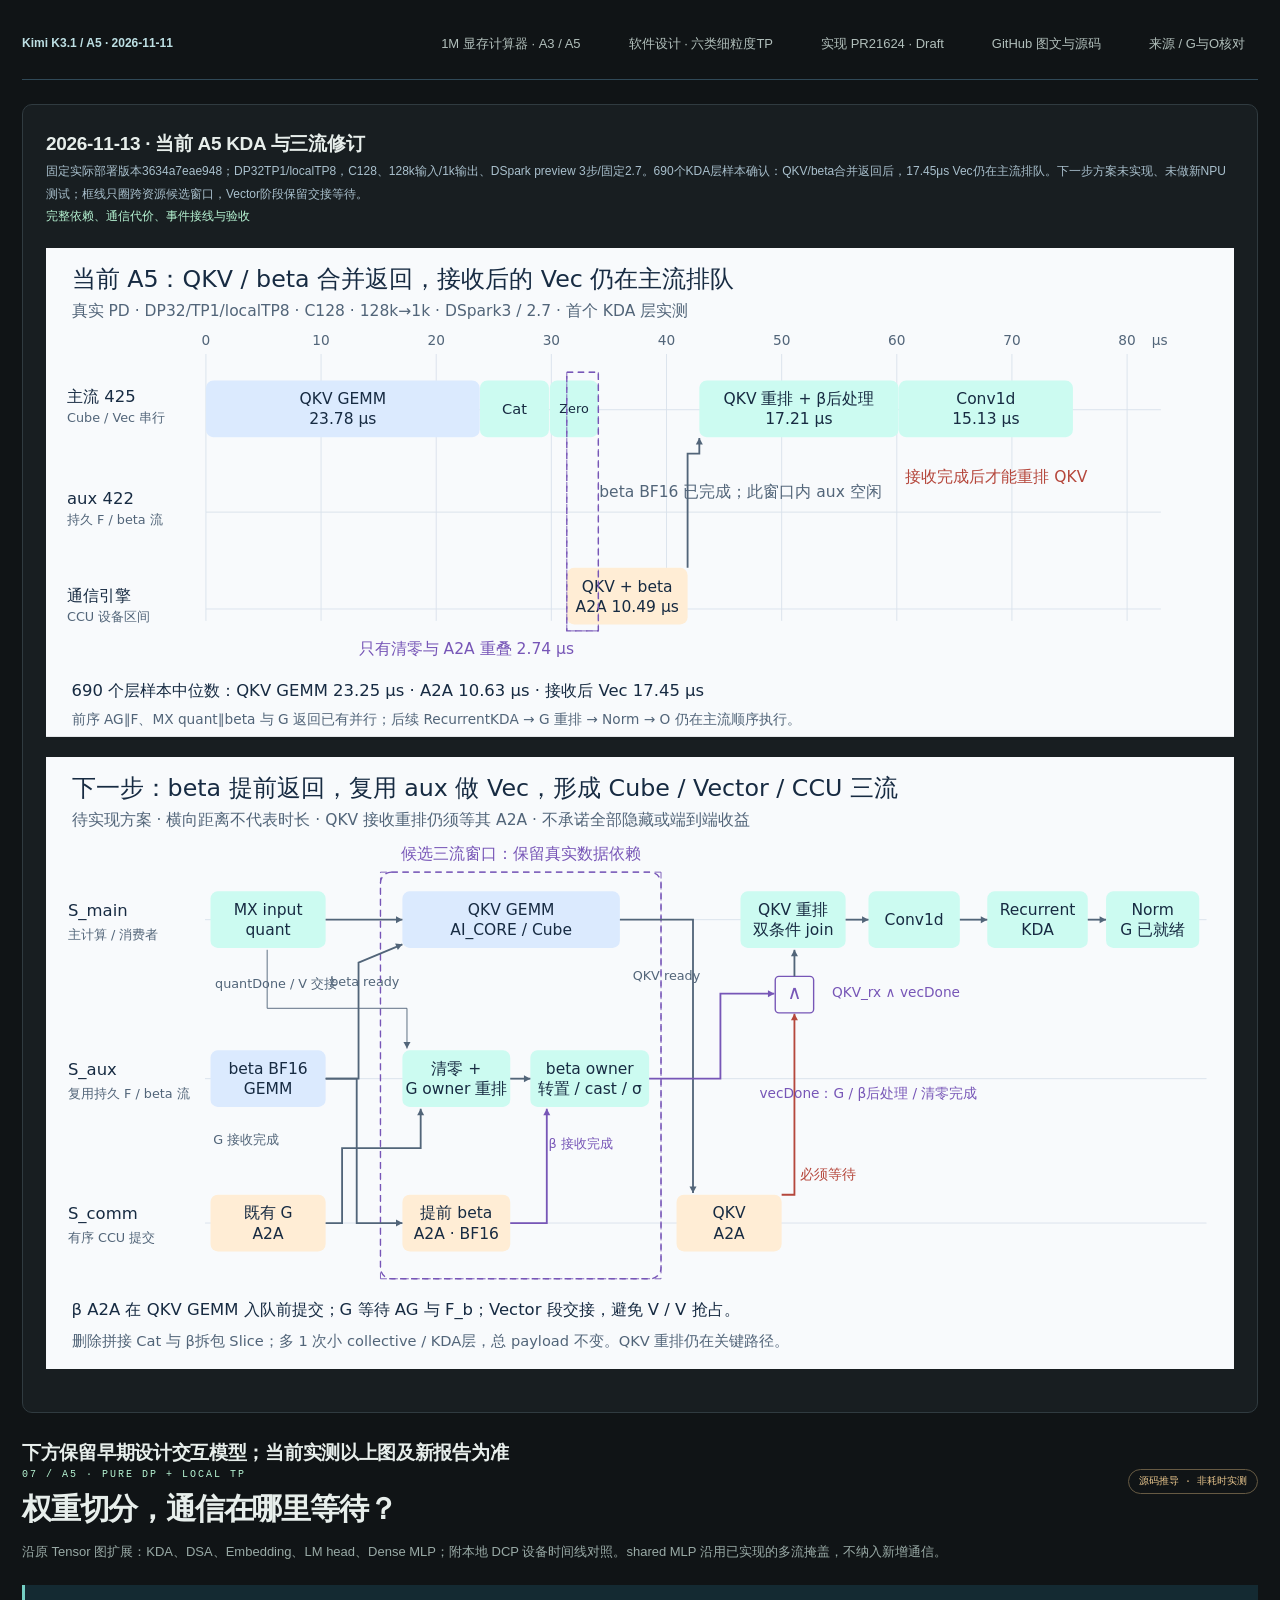
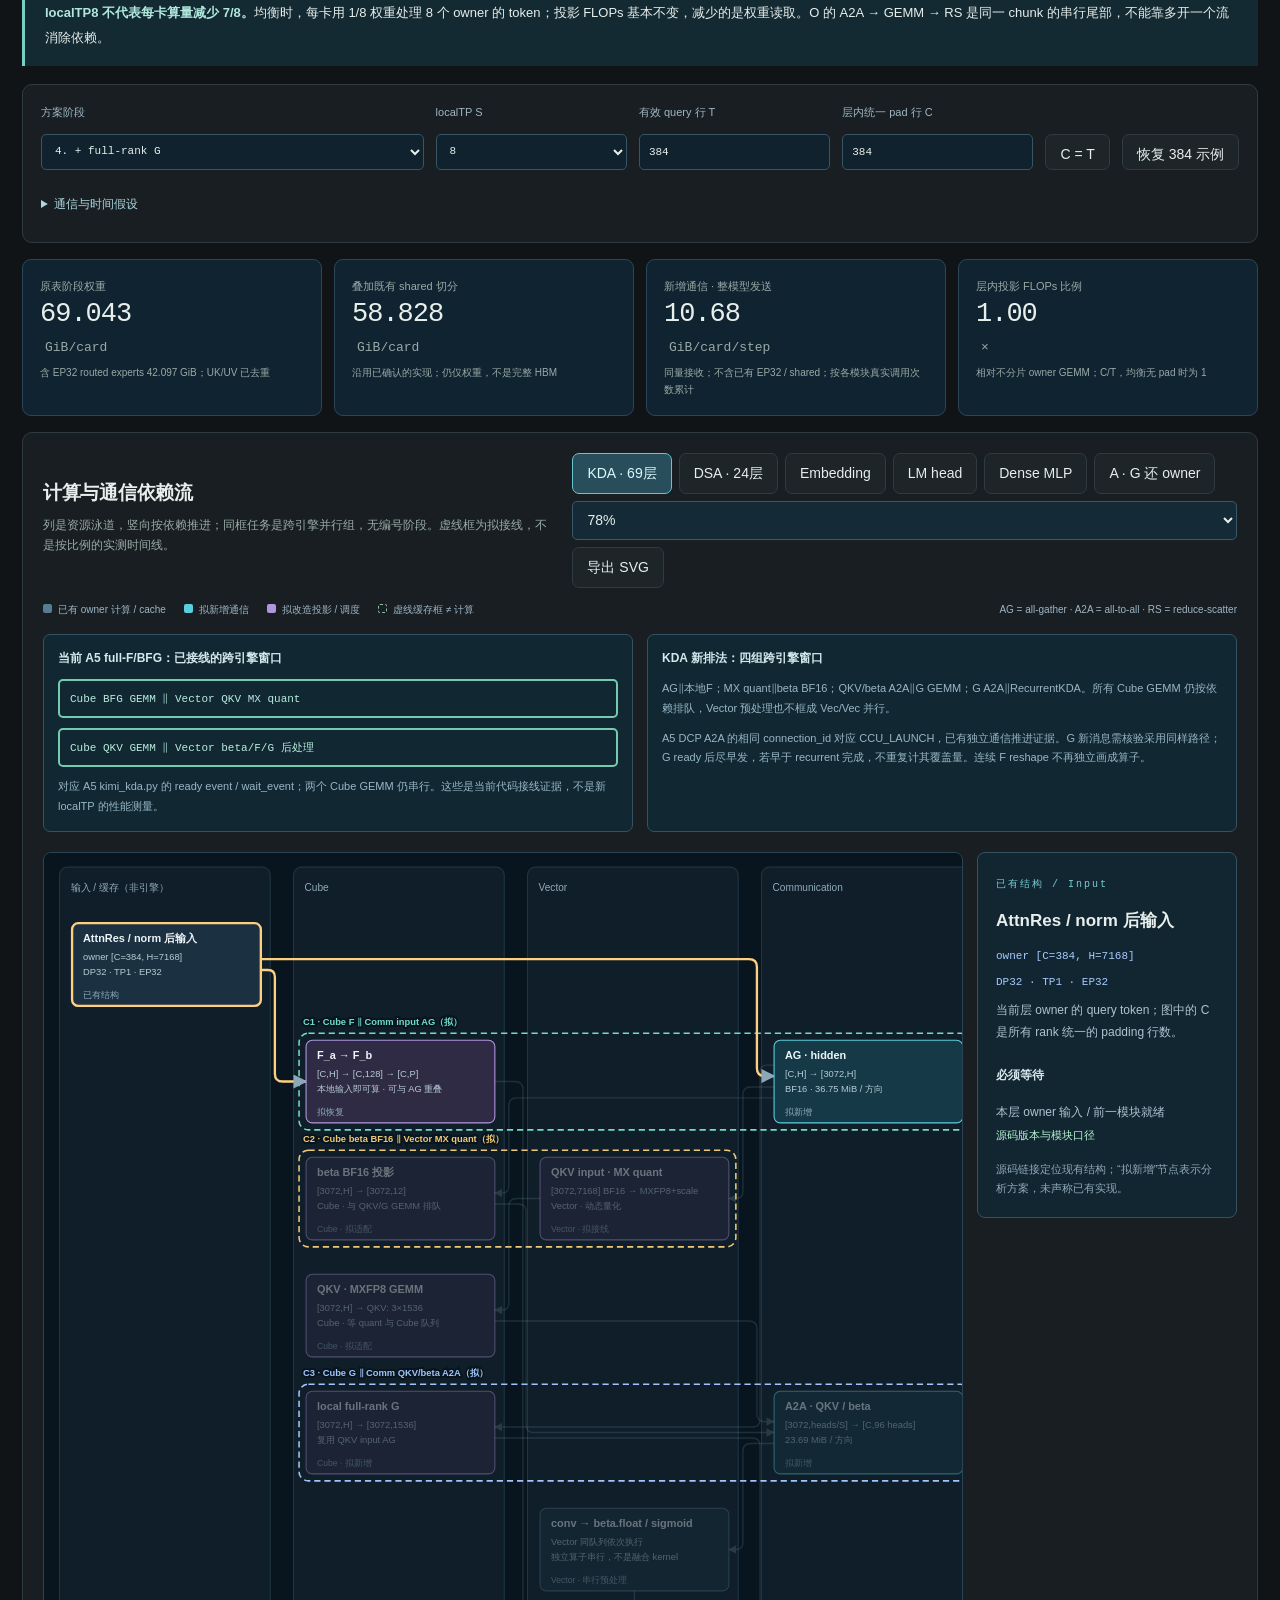
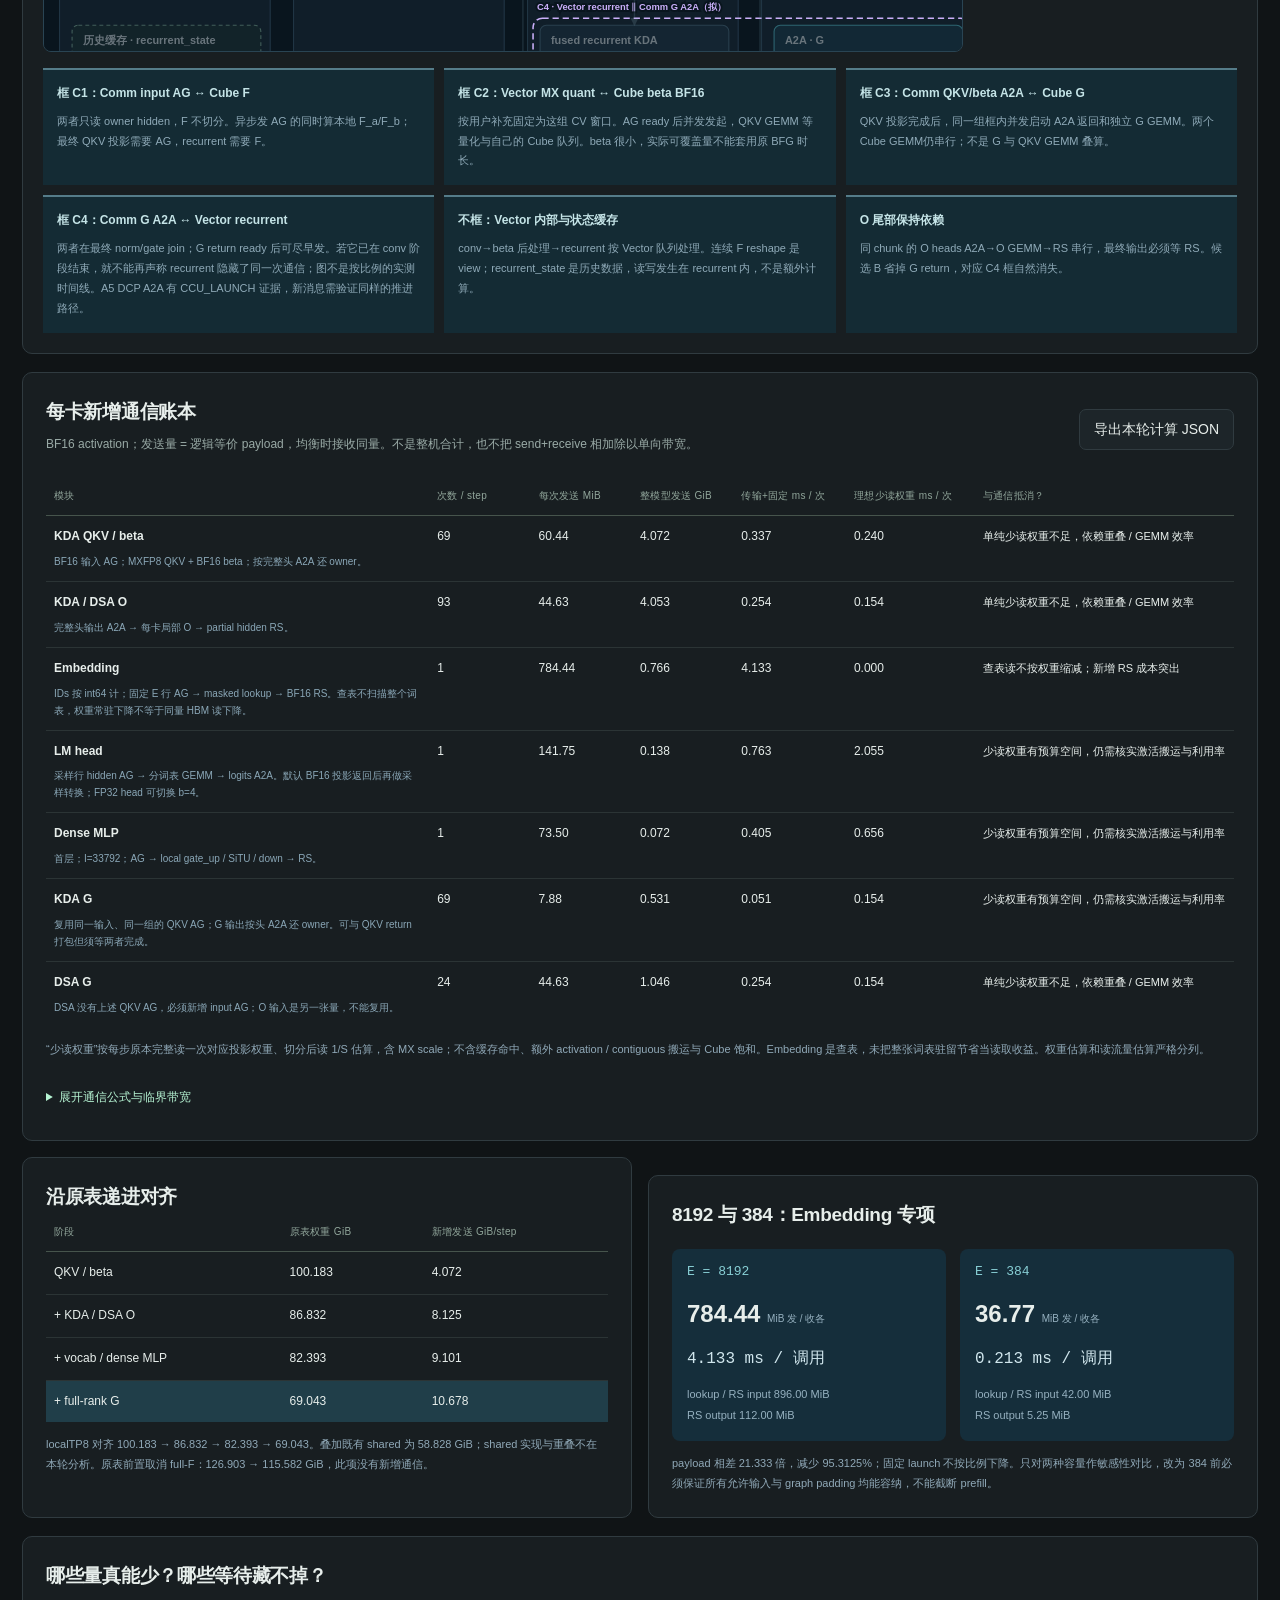
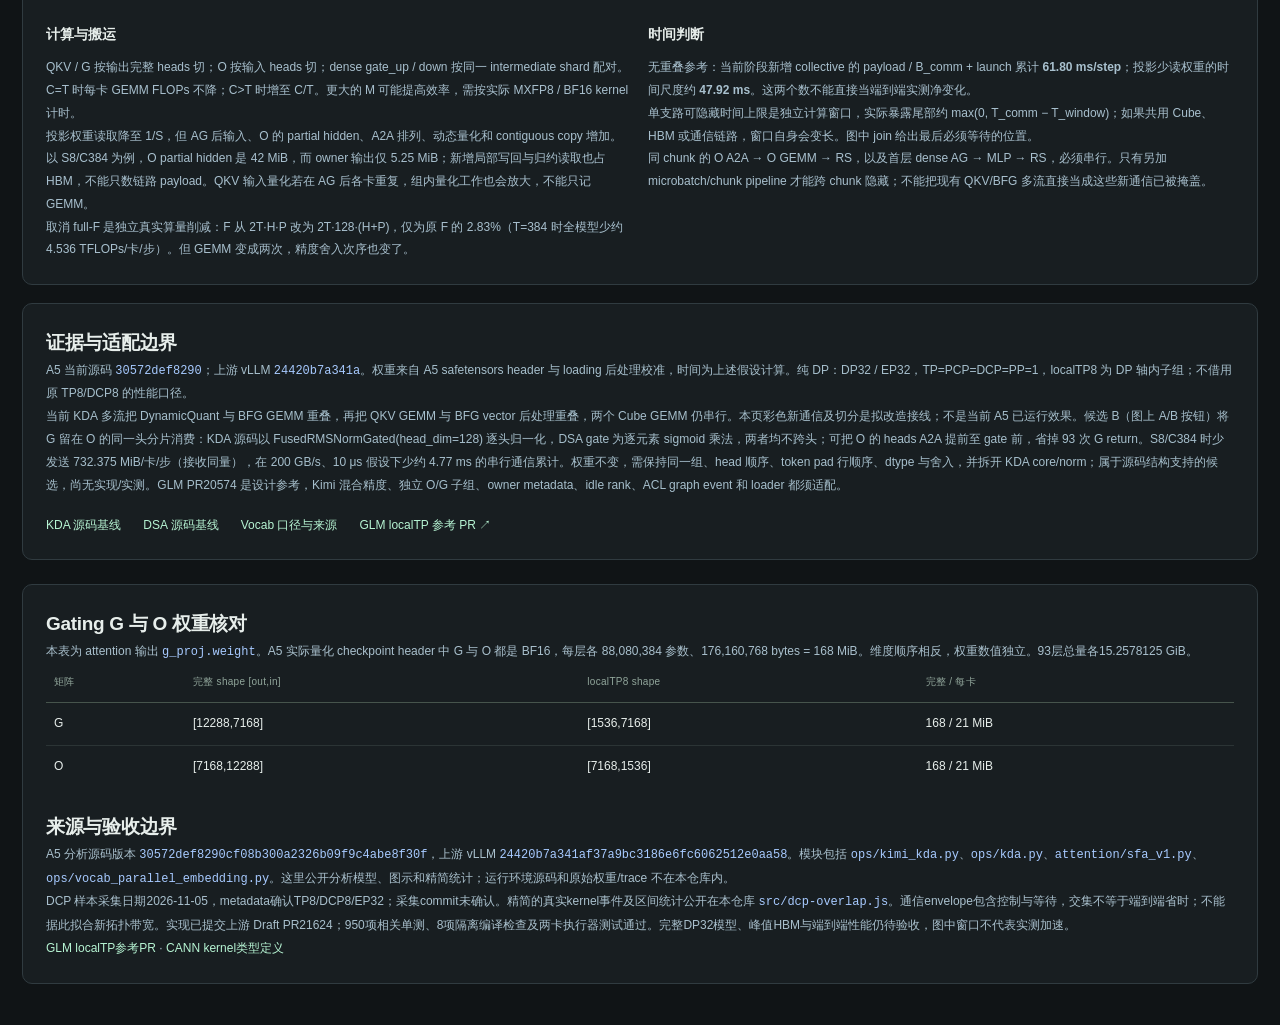
==== commit 932ee3e6: "docs: explain measured A5 KDA scheduling and three-stream plan" ====
--- a/docs/index.html
+++ b/docs/index.html
@@ -25,7 +25,161 @@
 .lp-chunk-cost{border-left:3px solid #d7b77c;background:#2a2b2d;padding:14px 18px;margin-top:15px}.lp-chunk-cost b{font-size:12px;color:#edcf9b}.lp-chunk-cost p,.lp-chunk-cost small{font-size:11px;color:#b9c4ca;line-height:1.85;display:block}.lp-chunk-cost strong{color:#f3dbaa}
 
 .public-wrap{max-width:1900px;margin:auto;padding:22px}body[data-page=localtp] main{padding:0;max-width:none}.public-nav{display:flex;align-items:center;gap:22px;flex-wrap:wrap;max-width:1856px;margin:0 auto 22px;padding-bottom:14px;border-bottom:1px solid #304957;font-size:12px}.public-nav b{margin-right:auto;color:#bddfe3}.public-evidence{margin:24px 0}.public-evidence p{font-size:12px;line-height:1.9;color:#a9c0cd}.public-evidence code{overflow-wrap:anywhere}@media(max-width:700px){.public-wrap{padding:14px}.public-nav{gap:12px}}
-</style></head><body data-page="localtp"><div class="public-wrap"><nav class="public-nav"><b>Kimi K3.1 / A5 · 2026-11-11</b><a href="memory.html">1M 显存计算器 · A3 / A5</a><a href="https://github.com/Dawn952/kimi-k31-a5-analysis/blob/main/design/README.md">软件设计 · 六类细粒度TP</a><a href="https://github.com/vllm-project/vllm-ascend/pull/21624">实现 PR21624 · Draft</a><a href="https://github.com/Dawn952/kimi-k31-a5-analysis">GitHub 图文与源码</a><a href="#source-evidence">来源 / G与O核对</a></nav><main id="main"><div id="view"></div></main>
+</style></head><body data-page="localtp"><div class="public-wrap"><nav class="public-nav"><b>Kimi K3.1 / A5 · 2026-11-11</b><a href="memory.html">1M 显存计算器 · A3 / A5</a><a href="https://github.com/Dawn952/kimi-k31-a5-analysis/blob/main/design/README.md">软件设计 · 六类细粒度TP</a><a href="https://github.com/vllm-project/vllm-ascend/pull/21624">实现 PR21624 · Draft</a><a href="https://github.com/Dawn952/kimi-k31-a5-analysis">GitHub 图文与源码</a><a href="#source-evidence">来源 / G与O核对</a></nav><section class="panel public-evidence kda-current"><h2>2026-11-13 · 当前 A5 KDA 与三流修订</h2><p>固定实际部署版本3634a7eae948；DP32TP1/localTP8，C128、128k输入/1k输出、DSpark preview 3步/固定2.7。690个KDA层样本确认：QKV/beta合并返回后，17.45μs Vec仍在主流排队。下一步方案未实现、未做新NPU测试；框线只圈跨资源候选窗口，Vector阶段保留交接等待。</p><p><a href="https://github.com/Dawn952/kimi-k31-a5-analysis/blob/main/design/a5-kda-three-streams-20261113.md">完整依赖、通信代价、事件接线与验收</a></p><style>.kda-current svg{display:block;width:100%;height:auto;margin:20px 0}</style><svg xmlns="http://www.w3.org/2000/svg" width="1300" height="535" viewBox="0 0 1300 535">
+<rect width="1300" height="535" fill="#f8fafc"/>
+<text x="28" y="43" text-anchor="start" font-family="Microsoft YaHei,DejaVu Sans,sans-serif" font-size="26" fill="#172b42">当前 A5：QKV / beta 合并返回，接收后的 Vec 仍在主流排队</text>
+<text x="28" y="74" text-anchor="start" font-family="Microsoft YaHei,DejaVu Sans,sans-serif" font-size="17" fill="#526579">真实 PD · DP32/TP1/localTP8 · C128 · 128k→1k · DSpark3 / 2.7 · 首个 KDA 层实测</text>
+<polyline points="175.0,116 175.0,408" fill="none" stroke="#d9e2ec" stroke-width="1"/>
+<text x="175.0" y="106" text-anchor="middle" font-family="Microsoft YaHei,DejaVu Sans,sans-serif" font-size="15" fill="#526579">0</text>
+<polyline points="301.0,116 301.0,408" fill="none" stroke="#d9e2ec" stroke-width="1"/>
+<text x="301.0" y="106" text-anchor="middle" font-family="Microsoft YaHei,DejaVu Sans,sans-serif" font-size="15" fill="#526579">10</text>
+<polyline points="427.0,116 427.0,408" fill="none" stroke="#d9e2ec" stroke-width="1"/>
+<text x="427.0" y="106" text-anchor="middle" font-family="Microsoft YaHei,DejaVu Sans,sans-serif" font-size="15" fill="#526579">20</text>
+<polyline points="553.0,116 553.0,408" fill="none" stroke="#d9e2ec" stroke-width="1"/>
+<text x="553.0" y="106" text-anchor="middle" font-family="Microsoft YaHei,DejaVu Sans,sans-serif" font-size="15" fill="#526579">30</text>
+<polyline points="679.0,116 679.0,408" fill="none" stroke="#d9e2ec" stroke-width="1"/>
+<text x="679.0" y="106" text-anchor="middle" font-family="Microsoft YaHei,DejaVu Sans,sans-serif" font-size="15" fill="#526579">40</text>
+<polyline points="805.0,116 805.0,408" fill="none" stroke="#d9e2ec" stroke-width="1"/>
+<text x="805.0" y="106" text-anchor="middle" font-family="Microsoft YaHei,DejaVu Sans,sans-serif" font-size="15" fill="#526579">50</text>
+<polyline points="931.0,116 931.0,408" fill="none" stroke="#d9e2ec" stroke-width="1"/>
+<text x="931.0" y="106" text-anchor="middle" font-family="Microsoft YaHei,DejaVu Sans,sans-serif" font-size="15" fill="#526579">60</text>
+<polyline points="1057.0,116 1057.0,408" fill="none" stroke="#d9e2ec" stroke-width="1"/>
+<text x="1057.0" y="106" text-anchor="middle" font-family="Microsoft YaHei,DejaVu Sans,sans-serif" font-size="15" fill="#526579">70</text>
+<polyline points="1183.0,116 1183.0,408" fill="none" stroke="#d9e2ec" stroke-width="1"/>
+<text x="1183.0" y="106" text-anchor="middle" font-family="Microsoft YaHei,DejaVu Sans,sans-serif" font-size="15" fill="#526579">80</text>
+<text x="1210" y="106" text-anchor="start" font-family="Microsoft YaHei,DejaVu Sans,sans-serif" font-size="15" fill="#526579">μs</text>
+<polyline points="175,177 1220,177" fill="none" stroke="#d9e2ec" stroke-width="1"/>
+<text x="23" y="168" text-anchor="start" font-family="Microsoft YaHei,DejaVu Sans,sans-serif" font-size="18" fill="#172b42">主流 425</text>
+<text x="23" y="190" text-anchor="start" font-family="Microsoft YaHei,DejaVu Sans,sans-serif" font-size="14" fill="#526579">Cube / Vec 串行</text>
+<polyline points="175,289 1220,289" fill="none" stroke="#d9e2ec" stroke-width="1"/>
+<text x="23" y="280" text-anchor="start" font-family="Microsoft YaHei,DejaVu Sans,sans-serif" font-size="18" fill="#172b42">aux 422</text>
+<text x="23" y="302" text-anchor="start" font-family="Microsoft YaHei,DejaVu Sans,sans-serif" font-size="14" fill="#526579">持久 F / beta 流</text>
+<polyline points="175,395 1220,395" fill="none" stroke="#d9e2ec" stroke-width="1"/>
+<text x="23" y="386" text-anchor="start" font-family="Microsoft YaHei,DejaVu Sans,sans-serif" font-size="18" fill="#172b42">通信引擎</text>
+<text x="23" y="408" text-anchor="start" font-family="Microsoft YaHei,DejaVu Sans,sans-serif" font-size="14" fill="#526579">CCU 设备区间</text>
+<rect x="175.0" y="145" width="299.57759999999996" height="62" rx="8" fill="#dbeafe" stroke="none" stroke-width="1.5"/>
+<text x="324.7888" y="171.0" text-anchor="middle" font-family="Microsoft YaHei,DejaVu Sans,sans-serif" font-size="17" fill="#172b42">QKV GEMM</text>
+<text x="324.7888" y="193.0" text-anchor="middle" font-family="Microsoft YaHei,DejaVu Sans,sans-serif" font-size="17" fill="#172b42">23.78 μs</text>
+<rect x="474.8547999999999" y="145" width="75.5244" height="62" rx="8" fill="#ccfbf1" stroke="none" stroke-width="1.5"/>
+<text x="512.6169999999998" y="181.5" text-anchor="middle" font-family="Microsoft YaHei,DejaVu Sans,sans-serif" font-size="16" fill="#172b42">Cat</text>
+<rect x="551.2737999999999" y="145" width="53.159400000000005" height="62" rx="8" fill="#ccfbf1" stroke="none" stroke-width="1.5"/>
+<text x="577.8534999999999" y="180.5" text-anchor="middle" font-family="Microsoft YaHei,DejaVu Sans,sans-serif" font-size="14" fill="#172b42">Zero</text>
+<rect x="714.9225999999999" y="145" width="217.94220000000013" height="62" rx="8" fill="#ccfbf1" stroke="none" stroke-width="1.5"/>
+<text x="823.8937" y="171.0" text-anchor="middle" font-family="Microsoft YaHei,DejaVu Sans,sans-serif" font-size="17" fill="#172b42">QKV 重排 + β后处理</text>
+<text x="823.8937" y="193.0" text-anchor="middle" font-family="Microsoft YaHei,DejaVu Sans,sans-serif" font-size="17" fill="#172b42">17.21 μs</text>
+<rect x="933.1419999999999" y="145" width="190.6128" height="62" rx="8" fill="#ccfbf1" stroke="none" stroke-width="1.5"/>
+<text x="1028.4484" y="171.0" text-anchor="middle" font-family="Microsoft YaHei,DejaVu Sans,sans-serif" font-size="17" fill="#172b42">Conv1d</text>
+<text x="1028.4484" y="193.0" text-anchor="middle" font-family="Microsoft YaHei,DejaVu Sans,sans-serif" font-size="17" fill="#172b42">15.13 μs</text>
+<text x="760" y="273" text-anchor="middle" font-family="Microsoft YaHei,DejaVu Sans,sans-serif" font-size="17" fill="#526579">beta BF16 已完成；此窗口内 aux 空闲</text>
+<rect x="569.8966" y="350" width="132.1866" height="62" rx="8" fill="#ffedd5" stroke="none" stroke-width="1.5"/>
+<text x="635.9899" y="376.0" text-anchor="middle" font-family="Microsoft YaHei,DejaVu Sans,sans-serif" font-size="17" fill="#172b42">QKV + beta</text>
+<text x="635.9899" y="398.0" text-anchor="middle" font-family="Microsoft YaHei,DejaVu Sans,sans-serif" font-size="17" fill="#172b42">A2A 10.49 μs</text>
+<polyline points="569.8966,136 604.4331999999998,136" fill="none" stroke="#7756b7" stroke-width="1" stroke-dasharray="7 5"/>
+<polyline points="604.4331999999998,136 604.4331999999998,419" fill="none" stroke="#7756b7" stroke-width="1" stroke-dasharray="7 5"/>
+<polyline points="604.4331999999998,419 569.8966,419" fill="none" stroke="#7756b7" stroke-width="1" stroke-dasharray="7 5"/>
+<polyline points="569.8966,419 569.8966,136" fill="none" stroke="#7756b7" stroke-width="1" stroke-dasharray="7 5"/>
+<rect x="569.8966" y="136" width="34.536599999999815" height="283" rx="0" fill="none" stroke="#7756b7" stroke-width="1.5" stroke-dasharray="7 5"/>
+<text x="460" y="444" text-anchor="middle" font-family="Microsoft YaHei,DejaVu Sans,sans-serif" font-size="17" fill="#7756b7">只有清零与 A2A 重叠 2.74 μs</text>
+<polyline points="702.0832,350 702.0832,225 714.9225999999999,225 714.9225999999999,208" fill="none" stroke="#526579" stroke-width="2"/>
+<polygon points="714.9225999999999,208 718.7580043088335,215.02066049512297 711.0871956911662,215.02066049512297" fill="#526579"/>
+<text x="1040" y="256" text-anchor="middle" font-family="Microsoft YaHei,DejaVu Sans,sans-serif" font-size="17" fill="#b5473c">接收完成后才能重排 QKV</text>
+<text x="28" y="490" text-anchor="start" font-family="Microsoft YaHei,DejaVu Sans,sans-serif" font-size="18" fill="#172b42">690 个层样本中位数：QKV GEMM 23.25 μs  ·  A2A 10.63 μs  ·  接收后 Vec 17.45 μs</text>
+<text x="28" y="521" text-anchor="start" font-family="Microsoft YaHei,DejaVu Sans,sans-serif" font-size="15" fill="#526579">前序 AG∥F、MX quant∥beta 与 G 返回已有并行；后续 RecurrentKDA → G 重排 → Norm → O 仍在主流顺序执行。</text>
+</svg><svg xmlns="http://www.w3.org/2000/svg" width="1300" height="670" viewBox="0 0 1300 670">
+<rect width="1300" height="670" fill="#f8fafc"/>
+<text x="28" y="43" text-anchor="start" font-family="Microsoft YaHei,DejaVu Sans,sans-serif" font-size="26" fill="#172b42">下一步：beta 提前返回，复用 aux 做 Vec，形成 Cube / Vector / CCU 三流</text>
+<text x="28" y="74" text-anchor="start" font-family="Microsoft YaHei,DejaVu Sans,sans-serif" font-size="17" fill="#526579">待实现方案 · 横向距离不代表时长 · QKV 接收重排仍须等其 A2A · 不承诺全部隐藏或端到端收益</text>
+<polyline points="174,178 1270,178" fill="none" stroke="#d9e2ec" stroke-width="1"/>
+<text x="24" y="174" text-anchor="start" font-family="Microsoft YaHei,DejaVu Sans,sans-serif" font-size="18" fill="#172b42">S_main</text>
+<text x="24" y="199" text-anchor="start" font-family="Microsoft YaHei,DejaVu Sans,sans-serif" font-size="14" fill="#526579">主计算 / 消费者</text>
+<polyline points="174,352 1270,352" fill="none" stroke="#d9e2ec" stroke-width="1"/>
+<text x="24" y="348" text-anchor="start" font-family="Microsoft YaHei,DejaVu Sans,sans-serif" font-size="18" fill="#172b42">S_aux</text>
+<text x="24" y="373" text-anchor="start" font-family="Microsoft YaHei,DejaVu Sans,sans-serif" font-size="14" fill="#526579">复用持久 F / beta 流</text>
+<polyline points="174,510 1270,510" fill="none" stroke="#d9e2ec" stroke-width="1"/>
+<text x="24" y="506" text-anchor="start" font-family="Microsoft YaHei,DejaVu Sans,sans-serif" font-size="18" fill="#172b42">S_comm</text>
+<text x="24" y="531" text-anchor="start" font-family="Microsoft YaHei,DejaVu Sans,sans-serif" font-size="14" fill="#526579">有序 CCU 提交</text>
+<polyline points="366,126 673,126" fill="none" stroke="#7756b7" stroke-width="1" stroke-dasharray="7 5"/>
+<polyline points="673,126 673,571" fill="none" stroke="#7756b7" stroke-width="1" stroke-dasharray="7 5"/>
+<polyline points="673,571 366,571" fill="none" stroke="#7756b7" stroke-width="1" stroke-dasharray="7 5"/>
+<polyline points="366,571 366,126" fill="none" stroke="#7756b7" stroke-width="1" stroke-dasharray="7 5"/>
+<rect x="366" y="126" width="307" height="445" rx="12" fill="none" stroke="#7756b7" stroke-width="1.5" stroke-dasharray="7 5"/>
+<text x="520" y="112" text-anchor="middle" font-family="Microsoft YaHei,DejaVu Sans,sans-serif" font-size="18" fill="#7756b7">候选三流窗口：保留真实数据依赖</text>
+<rect x="180" y="147" width="126" height="62" rx="8" fill="#ccfbf1" stroke="none" stroke-width="1.5"/>
+<text x="243.0" y="173.0" text-anchor="middle" font-family="Microsoft YaHei,DejaVu Sans,sans-serif" font-size="17" fill="#172b42">MX input</text>
+<text x="243.0" y="195.0" text-anchor="middle" font-family="Microsoft YaHei,DejaVu Sans,sans-serif" font-size="17" fill="#172b42">quant</text>
+<rect x="390" y="147" width="238" height="62" rx="8" fill="#dbeafe" stroke="none" stroke-width="1.5"/>
+<text x="509.0" y="173.0" text-anchor="middle" font-family="Microsoft YaHei,DejaVu Sans,sans-serif" font-size="17" fill="#172b42">QKV GEMM</text>
+<text x="509.0" y="195.0" text-anchor="middle" font-family="Microsoft YaHei,DejaVu Sans,sans-serif" font-size="17" fill="#172b42">AI_CORE / Cube</text>
+<rect x="760" y="147" width="115" height="62" rx="8" fill="#ccfbf1" stroke="none" stroke-width="1.5"/>
+<text x="817.5" y="173.0" text-anchor="middle" font-family="Microsoft YaHei,DejaVu Sans,sans-serif" font-size="17" fill="#172b42">QKV 重排</text>
+<text x="817.5" y="195.0" text-anchor="middle" font-family="Microsoft YaHei,DejaVu Sans,sans-serif" font-size="17" fill="#172b42">双条件 join</text>
+<rect x="900" y="147" width="100" height="62" rx="8" fill="#ccfbf1" stroke="none" stroke-width="1.5"/>
+<text x="950.0" y="184.0" text-anchor="middle" font-family="Microsoft YaHei,DejaVu Sans,sans-serif" font-size="17" fill="#172b42">Conv1d</text>
+<rect x="1030" y="147" width="110" height="62" rx="8" fill="#ccfbf1" stroke="none" stroke-width="1.5"/>
+<text x="1085.0" y="173.0" text-anchor="middle" font-family="Microsoft YaHei,DejaVu Sans,sans-serif" font-size="17" fill="#172b42">Recurrent</text>
+<text x="1085.0" y="195.0" text-anchor="middle" font-family="Microsoft YaHei,DejaVu Sans,sans-serif" font-size="17" fill="#172b42">KDA</text>
+<rect x="1160" y="147" width="102" height="62" rx="8" fill="#ccfbf1" stroke="none" stroke-width="1.5"/>
+<text x="1211.0" y="173.0" text-anchor="middle" font-family="Microsoft YaHei,DejaVu Sans,sans-serif" font-size="17" fill="#172b42">Norm</text>
+<text x="1211.0" y="195.0" text-anchor="middle" font-family="Microsoft YaHei,DejaVu Sans,sans-serif" font-size="17" fill="#172b42">G 已就绪</text>
+<rect x="180" y="321" width="126" height="62" rx="8" fill="#dbeafe" stroke="none" stroke-width="1.5"/>
+<text x="243.0" y="347.0" text-anchor="middle" font-family="Microsoft YaHei,DejaVu Sans,sans-serif" font-size="17" fill="#172b42">beta BF16</text>
+<text x="243.0" y="369.0" text-anchor="middle" font-family="Microsoft YaHei,DejaVu Sans,sans-serif" font-size="17" fill="#172b42">GEMM</text>
+<rect x="390" y="321" width="118" height="62" rx="8" fill="#ccfbf1" stroke="none" stroke-width="1.5"/>
+<text x="449.0" y="347.0" text-anchor="middle" font-family="Microsoft YaHei,DejaVu Sans,sans-serif" font-size="17" fill="#172b42">清零 +</text>
+<text x="449.0" y="369.0" text-anchor="middle" font-family="Microsoft YaHei,DejaVu Sans,sans-serif" font-size="17" fill="#172b42">G owner 重排</text>
+<rect x="530" y="321" width="130" height="62" rx="8" fill="#ccfbf1" stroke="none" stroke-width="1.5"/>
+<text x="595.0" y="347.0" text-anchor="middle" font-family="Microsoft YaHei,DejaVu Sans,sans-serif" font-size="17" fill="#172b42">beta owner</text>
+<text x="595.0" y="369.0" text-anchor="middle" font-family="Microsoft YaHei,DejaVu Sans,sans-serif" font-size="17" fill="#172b42">转置 / cast / σ</text>
+<rect x="180" y="479" width="126" height="62" rx="8" fill="#ffedd5" stroke="none" stroke-width="1.5"/>
+<text x="243.0" y="505.0" text-anchor="middle" font-family="Microsoft YaHei,DejaVu Sans,sans-serif" font-size="17" fill="#172b42">既有 G</text>
+<text x="243.0" y="527.0" text-anchor="middle" font-family="Microsoft YaHei,DejaVu Sans,sans-serif" font-size="17" fill="#172b42">A2A</text>
+<rect x="390" y="479" width="118" height="62" rx="8" fill="#ffedd5" stroke="none" stroke-width="1.5"/>
+<text x="449.0" y="505.0" text-anchor="middle" font-family="Microsoft YaHei,DejaVu Sans,sans-serif" font-size="17" fill="#172b42">提前 beta</text>
+<text x="449.0" y="527.0" text-anchor="middle" font-family="Microsoft YaHei,DejaVu Sans,sans-serif" font-size="17" fill="#172b42">A2A · BF16</text>
+<rect x="690" y="479" width="115" height="62" rx="8" fill="#ffedd5" stroke="none" stroke-width="1.5"/>
+<text x="747.5" y="505.0" text-anchor="middle" font-family="Microsoft YaHei,DejaVu Sans,sans-serif" font-size="17" fill="#172b42">QKV</text>
+<text x="747.5" y="527.0" text-anchor="middle" font-family="Microsoft YaHei,DejaVu Sans,sans-serif" font-size="17" fill="#172b42">A2A</text>
+<polyline points="306,178 390,178" fill="none" stroke="#526579" stroke-width="2"/>
+<polygon points="390,178 382.97933950487703,181.83540430883363 382.97933950487703,174.16459569116637" fill="#526579"/>
+<polyline points="875,178 900,178" fill="none" stroke="#526579" stroke-width="2"/>
+<polygon points="900,178 892.979339504877,181.83540430883363 892.979339504877,174.16459569116637" fill="#526579"/>
+<polyline points="1000,178 1030,178" fill="none" stroke="#526579" stroke-width="2"/>
+<polygon points="1030,178 1022.979339504877,181.83540430883363 1022.979339504877,174.16459569116637" fill="#526579"/>
+<polyline points="1140,178 1160,178" fill="none" stroke="#526579" stroke-width="2"/>
+<polygon points="1160,178 1152.979339504877,181.83540430883363 1152.979339504877,174.16459569116637" fill="#526579"/>
+<polyline points="508,352 530,352" fill="none" stroke="#526579" stroke-width="2"/>
+<polygon points="530,352 522.979339504877,355.83540430883363 522.979339504877,348.16459569116637" fill="#526579"/>
+<polyline points="306,352 342,352 342,225 390,205" fill="none" stroke="#526579" stroke-width="2"/>
+<polygon points="390,205 384.9945458155917,211.24062724473987 382.0442348087966,204.15988082843165" fill="#526579"/>
+<text x="311" y="251" text-anchor="start" font-family="Microsoft YaHei,DejaVu Sans,sans-serif" font-size="14" fill="#526579">beta ready</text>
+<polyline points="306,352 340,352 340,510 390,510" fill="none" stroke="#526579" stroke-width="2"/>
+<polygon points="390,510 382.97933950487703,513.8354043088336 382.97933950487703,506.16459569116637" fill="#526579"/>
+<polyline points="242,211 242,275 395,275 395,319" fill="none" stroke="#526579" stroke-width="1"/>
+<polygon points="395,319 391.16459569116637,311.97933950487703 398.83540430883363,311.97933950487703" fill="#526579"/>
+<text x="185" y="253" text-anchor="start" font-family="Microsoft YaHei,DejaVu Sans,sans-serif" font-size="14" fill="#526579">quantDone / V 交接</text>
+<polyline points="508,510 548,510 548,385" fill="none" stroke="#7756b7" stroke-width="2"/>
+<polygon points="548,385 551.8354043088336,392.02066049512297 544.1645956911664,392.02066049512297" fill="#7756b7"/>
+<text x="550" y="428" text-anchor="start" font-family="Microsoft YaHei,DejaVu Sans,sans-serif" font-size="14" fill="#7756b7">β 接收完成</text>
+<polyline points="306,510 324,510 324,428 410,428 410,385" fill="none" stroke="#526579" stroke-width="2"/>
+<polygon points="410,385 413.83540430883363,392.02066049512297 406.16459569116637,392.02066049512297" fill="#526579"/>
+<text x="183" y="424" text-anchor="start" font-family="Microsoft YaHei,DejaVu Sans,sans-serif" font-size="14" fill="#526579">G 接收完成</text>
+<polyline points="628,178 708,178 708,477" fill="none" stroke="#526579" stroke-width="2"/>
+<polygon points="708,477 704.1645956911664,469.97933950487703 711.8354043088336,469.97933950487703" fill="#526579"/>
+<text x="642" y="244" text-anchor="start" font-family="Microsoft YaHei,DejaVu Sans,sans-serif" font-size="14" fill="#526579">QKV ready</text>
+<polyline points="805,479 819,479 819,281" fill="none" stroke="#b5473c" stroke-width="2"/>
+<polygon points="819,281 822.8354043088336,288.02066049512297 815.1645956911664,288.02066049512297" fill="#b5473c"/>
+<text x="825" y="462" text-anchor="start" font-family="Microsoft YaHei,DejaVu Sans,sans-serif" font-size="15" fill="#b5473c">必须等待</text>
+<polyline points="660,352 738,352 738,259 797,259" fill="none" stroke="#7756b7" stroke-width="2"/>
+<polygon points="797,259 789.979339504877,262.83540430883363 789.979339504877,255.16459569116637" fill="#7756b7"/>
+<rect x="798" y="240" width="42" height="40" rx="4" fill="#f8fafc" stroke="#7756b7" stroke-width="1.5"/>
+<text x="819" y="265" text-anchor="middle" font-family="Microsoft YaHei,DejaVu Sans,sans-serif" font-size="21" fill="#7756b7">∧</text>
+<polyline points="819,240 819,211" fill="none" stroke="#526579" stroke-width="2"/>
+<polygon points="819,211 822.8354043088336,218.02066049512297 815.1645956911664,218.02066049512297" fill="#526579"/>
+<text x="860" y="263" text-anchor="start" font-family="Microsoft YaHei,DejaVu Sans,sans-serif" font-size="15" fill="#7756b7">QKV_rx ∧ vecDone</text>
+<text x="900" y="373" text-anchor="middle" font-family="Microsoft YaHei,DejaVu Sans,sans-serif" font-size="15" fill="#7756b7">vecDone：G / β后处理 / 清零完成</text>
+<text x="28" y="611" text-anchor="start" font-family="Microsoft YaHei,DejaVu Sans,sans-serif" font-size="18" fill="#172b42">β A2A 在 QKV GEMM 入队前提交；G 等待 AG 与 F_b；Vector 段交接，避免 V / V 抢占。</text>
+<text x="28" y="644" text-anchor="start" font-family="Microsoft YaHei,DejaVu Sans,sans-serif" font-size="16" fill="#526579">删除拼接 Cat 与 β拆包 Slice；多 1 次小 collective / KDA层，总 payload 不变。QKV 重排仍在关键路径。</text>
+</svg></section><h2>下方保留早期设计交互模型；当前实测以上图及新报告为准</h2><main id="main"><div id="view"></div></main>
 <section id="source-evidence" class="panel public-evidence"><h2>Gating G 与 O 权重核对</h2><p>本表为 attention 输出 <code>g_proj.weight</code>。A5 实际量化 checkpoint header 中 G 与 O 都是 BF16，每层各 88,080,384 参数、176,160,768 bytes = 168 MiB。维度顺序相反，权重数值独立。93层总量各15.2578125 GiB。</p><table class="data-table"><thead><tr><th>矩阵</th><th>完整 shape [out,in]</th><th>localTP8 shape</th><th>完整 / 每卡</th></tr></thead><tbody><tr><td>G</td><td>[12288,7168]</td><td>[1536,7168]</td><td>168 / 21 MiB</td></tr><tr><td>O</td><td>[7168,12288]</td><td>[7168,1536]</td><td>168 / 21 MiB</td></tr></tbody></table>
 <h2 style="margin-top:24px">来源与验收边界</h2><p>A5 分析源码版本 <code>30572def8290cf08b300a2326b09f9c4abe8f30f</code>，上游 vLLM <code>24420b7a341af37a9bc3186e6fc6062512e0aa58</code>。模块包括 <code>ops/kimi_kda.py</code>、<code>ops/kda.py</code>、<code>attention/sfa_v1.py</code>、<code>ops/vocab_parallel_embedding.py</code>。这里公开分析模型、图示和精简统计；运行环境源码和原始权重/trace 不在本仓库内。</p><p>DCP 样本采集日期2026-11-05，metadata确认TP8/DCP8/EP32；采集commit未确认。精简的真实kernel事件及区间统计公开在本仓库 <code>src/dcp-overlap.js</code>。通信envelope包含控制与等待，交集不等于端到端省时；不能据此拟合新拓扑带宽。实现已提交上游 Draft PR21624；950项相关单测、8项隔离编译检查及两卡执行器测试通过。完整DP32模型、峰值HBM与端到端性能仍待验收，图中窗口不代表实测加速。</p><p><a href="https://github.com/vllm-project/vllm-ascend/pull/20574/">GLM localTP参考PR</a> · <a href="https://www.hiascend.com/doc_center/source/en/CANNCommunityEdition/900/API/ascendcopapi/atlasascendc_api_07_0218.html">CANN kernel类型定义</a></p></section></div><script>window.A5_DCP_OVERLAP={"source": "1105_pr20878 / rank2 / kernel_details.csv (raw capture excluded)", "date": "2026-11-05", "topology": "TP8 / DCP8 / EP32", "mainModelId": "52", "limitations": ["历史 DCP 样本，不能直接外推纯 DP/localTP 延迟", "首个 target step（DSA 前24层；其他模块首条）排除于 steady 统计", "这里只计算设备 kernel 区间交集，不等于节省的端到端时间", "DCP 候选合并和输出归并在纯 DP 中消失，不能当新拓扑掩盖窗口", "通信 envelope 包含等待/控制，不能直接当链路传输时间或用于拟合带宽", "采集 commit 未在 metadata 中确认；当前源码只用于核对同型路径", "Triton 自定义 kernel 的 Model ID 为4294967295，按物理主流449及邻接调用定位"], "summary": {"dsaQueryAG": {"total": 528, "steady": 504, "comm": {"n": 504, "median": 58.5625, "min": 55.681, "max": 65.055}, "computeOverlap": {"n": 504, "median": 57.959000000031665, "min": 54.7840000000142, "max": 64.6850000001723}, "cubeOrMixOverlap": {"n": 504, "median": 35.15250000008382, "min": 30.817999999970198, "max": 41.25900000007823}}, "dsaCandidateAG": {"total": 528, "steady": 504, "comm": {"n": 504, "median": 69.068, "min": 65.9, "max": 93.675}, "computeOverlap": {"n": 504, "median": 0.0, "min": 0, "max": 0}, "cubeOrMixOverlap": {"n": 504, "median": 0.0, "min": 0, "max": 0}}, "dsaOutputA2A": {"total": 528, "steady": 504, "comm": {"n": 504, "median": 179.45499999999998, "min": 124.569, "max": 224.747}, "computeOverlap": {"n": 504, "median": 0.0, "min": 0, "max": 0}, "cubeOrMixOverlap": {"n": 504, "median": 0.0, "min": 0, "max": 0}}, "dense": {"total": 22, "steady": 21, "inputAG": {"n": 21, "median": 15.452, "min": 14.734, "max": 16.569}, "up": {"n": 21, "median": 42.85, "min": 41.774, "max": 44.042}, "down": {"n": 21, "median": 20.536, "min": 20.172, "max": 21.025}, "outputRS": {"n": 21, "median": 29.627, "min": 28.608, "max": 32.975}, "agComputeOverlap": {"n": 21, "median": 0, "min": 0, "max": 0}, "rsComputeOverlap": {"n": 21, "median": 0, "min": 0, "max": 0}}, "head": {"total": 22, "steady": 21, "comm": {"n": 21, "median": 152.419, "min": 150.475, "max": 162.335}, "computeOverlap": {"n": 21, "median": 0, "min": 0, "max": 0}, "cubeOrMixOverlap": {"n": 21, "median": 0, "min": 0, "max": 0}, "mm": {"n": 21, "median": 186.451, "min": 184.032, "max": 188.315}}, "embeddingMain": {"total": 22, "steady": 21, "comm": {"n": 21, "median": 628.45, "min": 311.798, "max": 2982.64}, "computeOverlap": {"n": 21, "median": 0, "min": 0, "max": 0}, "cubeOrMixOverlap": {"n": 21, "median": 0, "min": 0, "max": 0}, "lookup": {"n": 21, "median": 4.969, "min": 4.206, "max": 6.211}}}, "snippets": {"dsaQueryAG": {"originUs": 122669.635, "spanUs": 149.9670000000042, "events": [{"type": "_q_gather_prep_head_major_kernel", "engine": "AI_VECTOR_CORE", "stream": "449", "model": "4294967295", "shape": "N/A", "start": 9.947, "us": 7.337}, {"type": "MatMulV3", "engine": "MIX_AIC", "stream": "449", "model": "52", "shape": "168,7168;160,7168", "start": 17.355, "us": 13.51}, {"type": "hcom_allGather_", "engine": "COMMUNICATION", "stream": "N/A", "model": "52", "shape": "N/A", "start": 18.0, "us": 58.979}, {"type": "Slice", "engine": "AI_VECTOR_CORE", "stream": "449", "model": "52", "shape": "168,160;2;2", "start": 30.936, "us": 3.877}, {"type": "QuantBatchMatmulV3", "engine": "AI_CORE", "stream": "571", "model": "52", "shape": "168,1536;128,96,16,32;24,4096,2;168,24,2", "start": 31.672, "us": 8.27}, {"type": "Cast", "engine": "AI_VECTOR_CORE", "stream": "449", "model": "52", "shape": "168,128", "start": 34.835, "us": 3.314}, {"type": "LayerNormV4", "engine": "AI_VECTOR_CORE", "stream": "449", "model": "52", "shape": "168,128;1;128;128", "start": 38.171, "us": 6.081}, {"type": "MatMulV3", "engine": "AI_CORE", "stream": "571", "model": "52", "shape": "5376,128;128,128", "start": 39.964, "us": 5.644}, {"type": "Cast", "engine": "AI_VECTOR_CORE", "stream": "449", "model": "52", "shape": "168,128", "start": 44.274, "us": 3.028}, {"type": "DynamicQuantV2", "engine": "MIX_AIV", "stream": "449", "model": "52", "shape": "5376,128", "start": 47.421, "us": 5.771}, {"type": "MatMulV3", "engine": "AI_CORE", "stream": "571", "model": "52", "shape": "168,128;128,128", "start": 48.14, "us": 2.959}, {"type": "IndexerQuantCache", "engine": "AI_VECTOR_CORE", "stream": "449", "model": "52", "shape": "114726912;28677632;168,128;168", "start": 53.262, "us": 5.798}, {"type": "Slice", "engine": "AI_VECTOR_CORE", "stream": "449", "model": "52", "shape": "168,160;2;2", "start": 59.13, "us": 2.923}, {"type": "Cast", "engine": "AI_VECTOR_CORE", "stream": "449", "model": "52", "shape": "168,32", "start": 62.075, "us": 1.496}, {"type": "Fill", "engine": "AI_VECTOR_CORE", "stream": "449", "model": "52", "shape": "3;", "start": 63.593, "us": 3.905}, {"type": "Fill", "engine": "AI_VECTOR_CORE", "stream": "449", "model": "52", "shape": "3;", "start": 67.52, "us": 4.795}, {"type": "VllmAscendQuantLightningIndexerV2", "engine": "MIX_AIC", "stream": "449", "model": "52", "shape": "168,32,128;6732,128,1,128;168,32;168,32;6732,128,1;43;;;42;;42,144;;1024;;42", "start": 72.337, "us": 72.63}, {"type": "_pack_sorted_candidates", "engine": "AI_VECTOR_CORE", "stream": "449", "model": "4294967295", "shape": "N/A", "start": 144.989, "us": 71.962}]}, "dsaCandidateAG": {"originUs": 122869.565, "spanUs": 90.50500000000466, "events": [{"type": "hcom_allGather_", "engine": "COMMUNICATION", "stream": "N/A", "model": "52", "shape": "N/A", "start": 18.0, "us": 67.505}, {"type": "_merge_owner_prefix", "engine": "AI_VECTOR_CORE", "stream": "449", "model": "4294967295", "shape": "N/A", "start": 86.234, "us": 86.74}]}, "dsaOutputA2A": {"originUs": 123187.519, "spanUs": 232.33800000000338, "events": [{"type": "hcom_alltoall_", "engine": "COMMUNICATION", "stream": "N/A", "model": "52", "shape": "N/A", "start": 18.0, "us": 209.338}, {"type": "_fused_dcp_lse_combine_batched_kernel", "engine": "AI_VECTOR_CORE", "stream": "449", "model": "4294967295", "shape": "N/A", "start": 228.238, "us": 92.068}]}, "dense": {"originUs": 121075.191, "spanUs": 126.92999999999302, "events": [{"type": "hcom_allGather_", "engine": "COMMUNICATION", "stream": "N/A", "model": "52", "shape": "N/A", "start": 0.0, "us": 15.518}, {"type": "DynamicMxQuant", "engine": "MIX_AIV", "stream": "449", "model": "52", "shape": "168,7168", "start": 16.272, "us": 7.057}, {"type": "QuantBatchMatmulV3", "engine": "AI_CORE", "stream": "449", "model": "52", "shape": "168,7168;264,448,16,32;112,8448,2;168,112,2", "start": 23.351, "us": 42.644}, {"type": "SituMxQuant", "engine": "AI_VECTOR_CORE", "stream": "449", "model": "52", "shape": "168,8448", "start": 66.017, "us": 10.265}, {"type": "QuantBatchMatmulV3", "engine": "AI_CORE", "stream": "449", "model": "52", "shape": "168,4224;224,264,16,32;66,7168,2;168,66,2", "start": 76.304, "us": 20.617}, {"type": "hcom_reduceScatter_", "engine": "COMMUNICATION", "stream": "N/A", "model": "52", "shape": "N/A", "start": 97.761, "us": 29.169}]}, "head": {"originUs": 204023.399, "spanUs": 374.3039999999746, "events": [{"type": "MatMulV3", "engine": "AI_CORE", "stream": "61", "model": "4294967295", "shape": "168,7168;20480,7168", "start": 0.0, "us": 185.777}, {"type": "hcom_allGather_", "engine": "COMMUNICATION", "stream": "N/A", "model": "4294967295", "shape": "N/A", "start": 186.592, "us": 152.913}, {"type": "Transpose", "engine": "AI_VECTOR_CORE", "stream": "61", "model": "4294967295", "shape": "8,168,20480;3", "start": 340.504, "us": 33.8}]}, "embeddingMain": {"originUs": 117426.044, "spanUs": 3341.5190000000002, "events": [{"type": "GatherV2", "engine": "AI_VECTOR_CORE", "stream": "61", "model": "4294967295", "shape": "20480,7168;168;1", "start": 0.0, "us": 4.567}, {"type": "MaskedFill", "engine": "AI_VECTOR_CORE", "stream": "61", "model": "4294967295", "shape": "168,7168;168,1;", "start": 64.052, "us": 6.831}, {"type": "hcom_allReduce_AicpuKernel", "engine": "COMMUNICATION", "stream": "N/A", "model": "4294967295", "shape": "N/A", "start": 358.879, "us": 2982.64}]}}, "dsaExistingG": {"total": 528, "steady": {"n": 504, "median": 28.5115, "min": 26.773, "max": 31.27}, "shape": "[168,7168] @ [7168,1536]", "engine": "MIX_AIC", "identification": "位于 UV TransposeBatchMatMul 后，结合源码 g_proj + flash_attention_gate 调用定位；不是已前移测量"}};
 
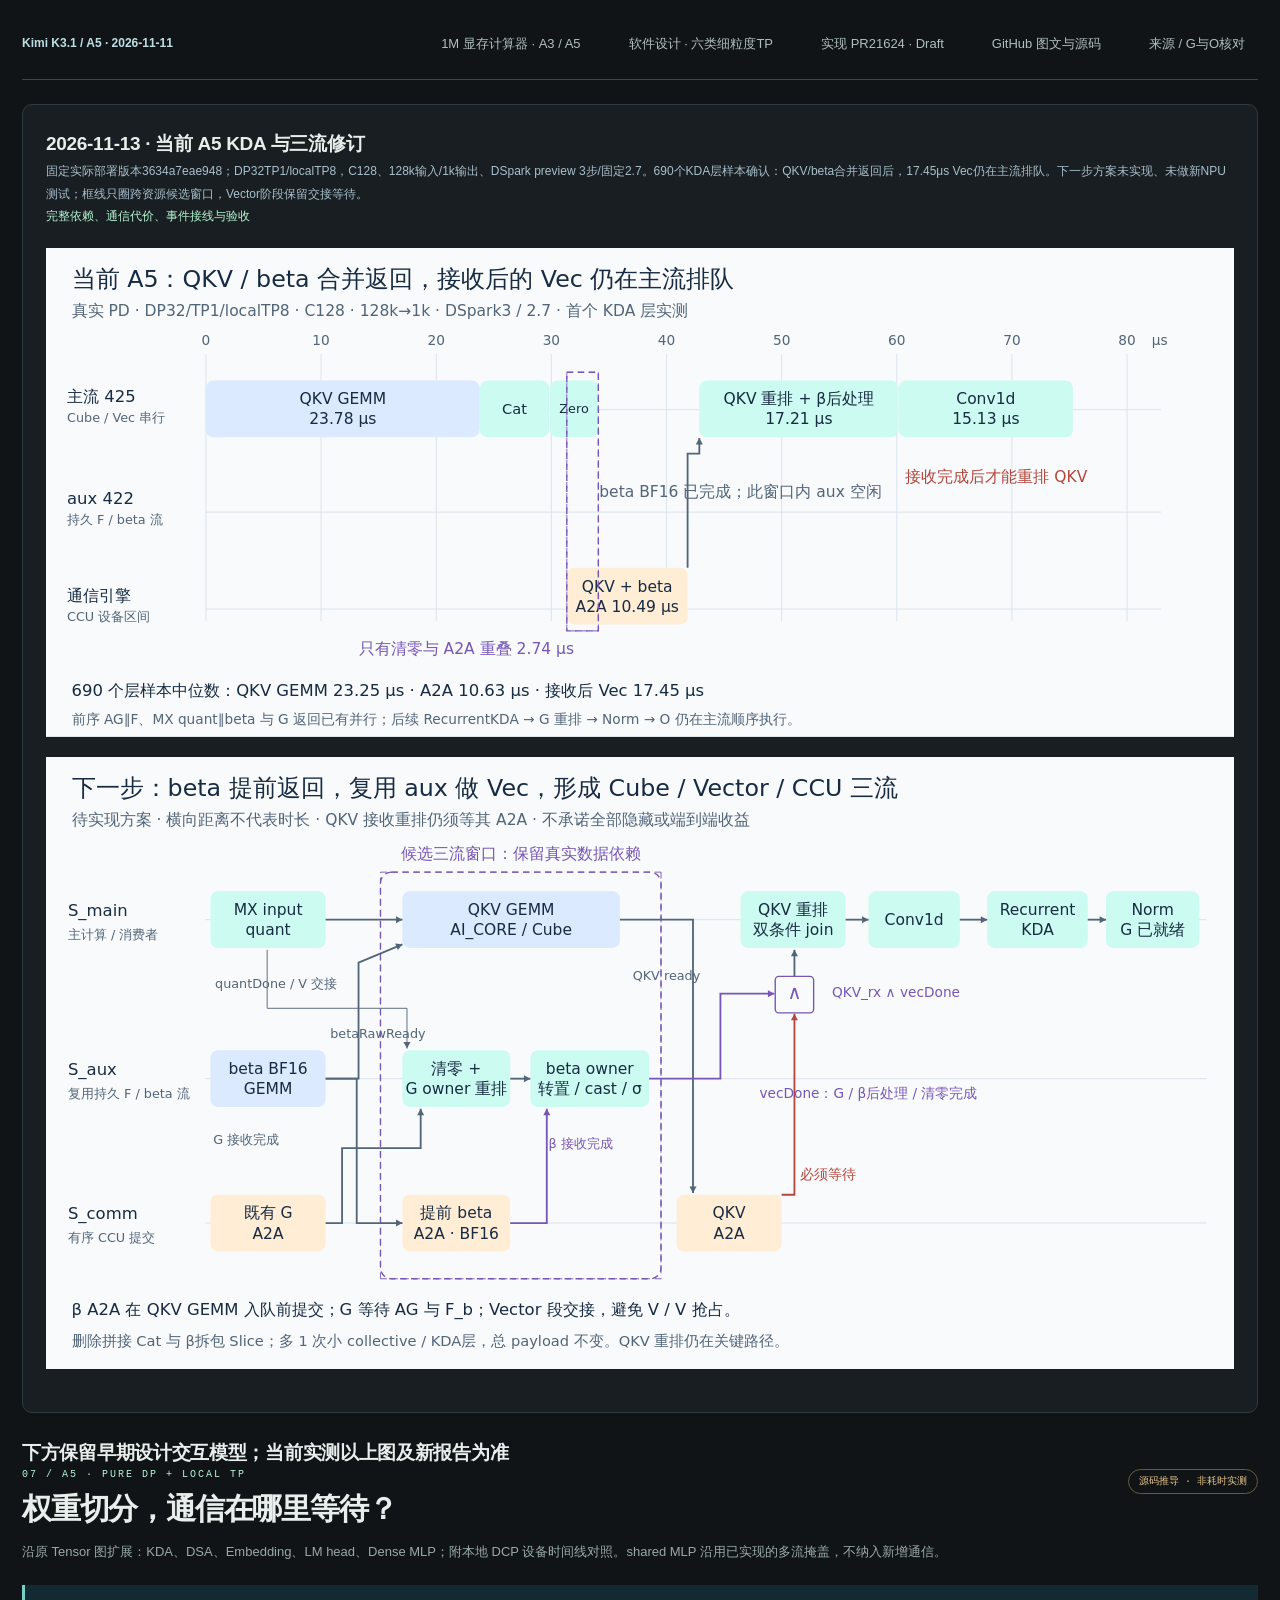
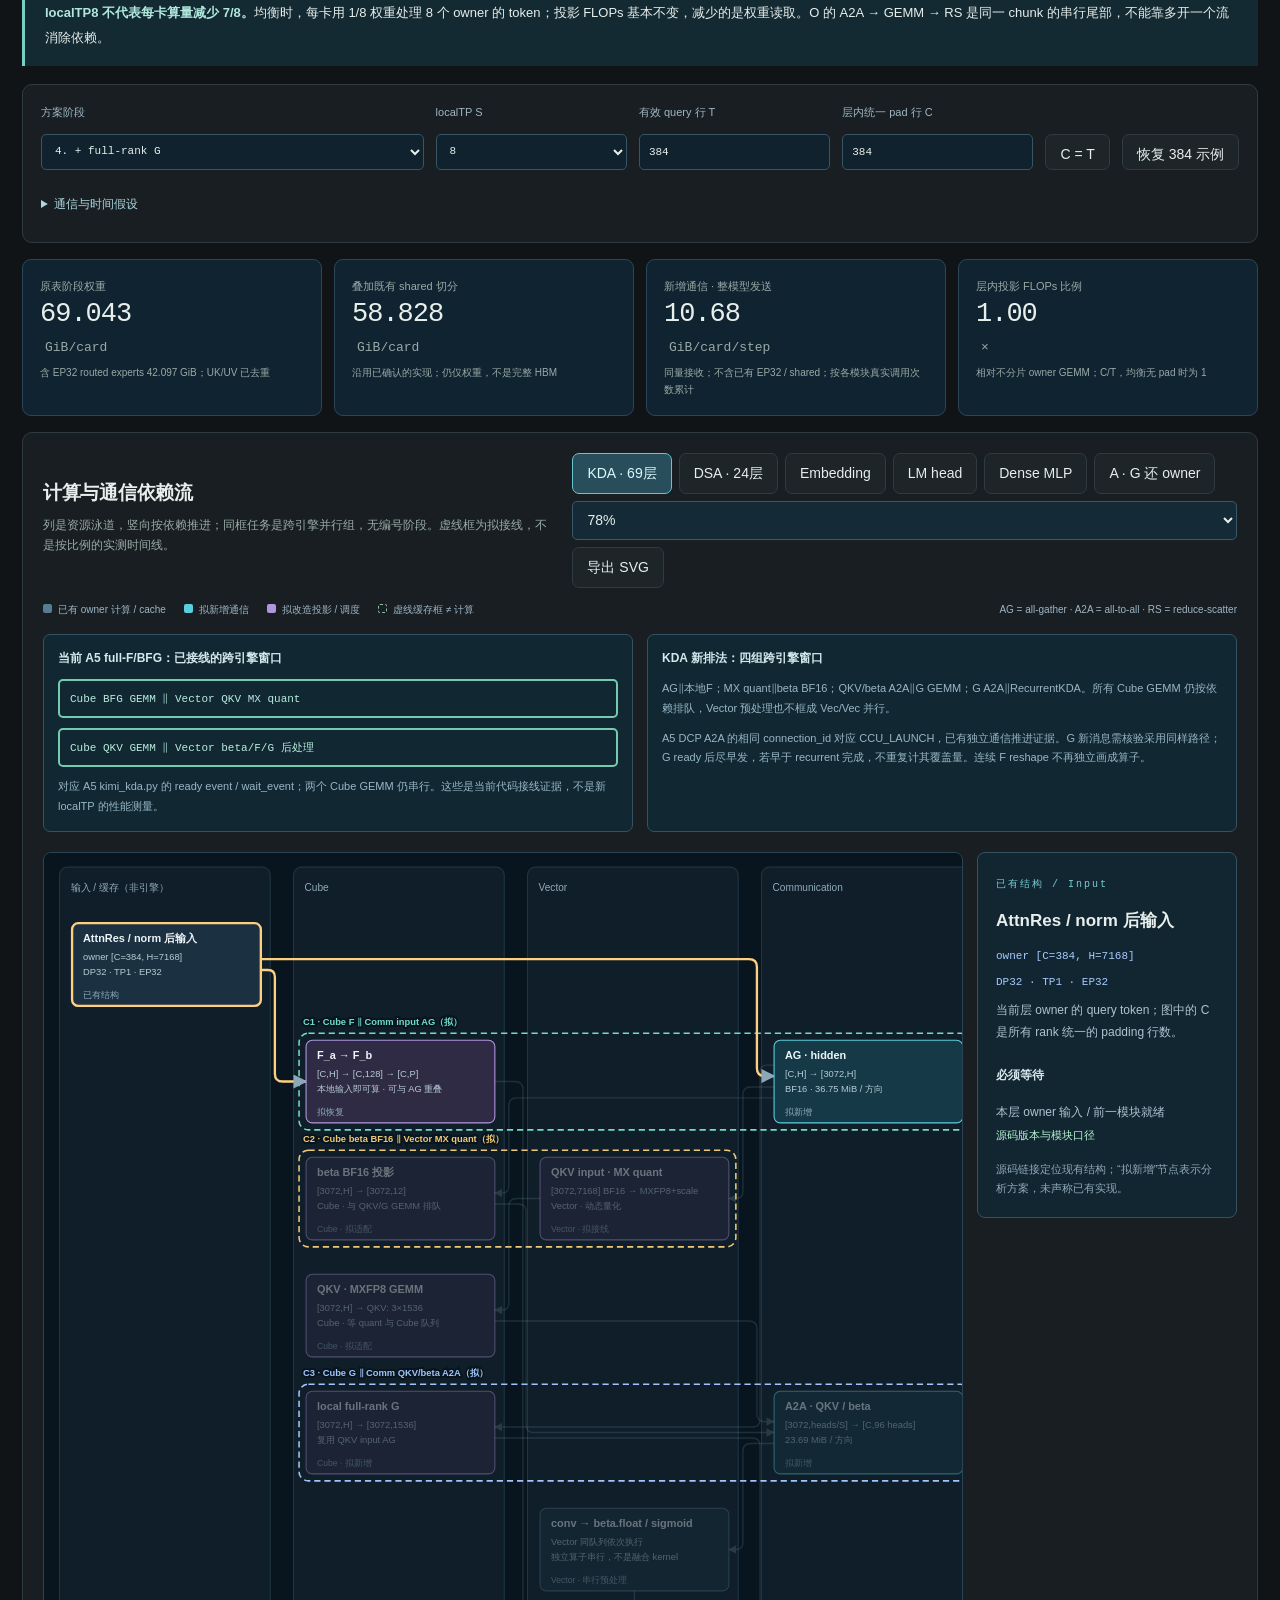
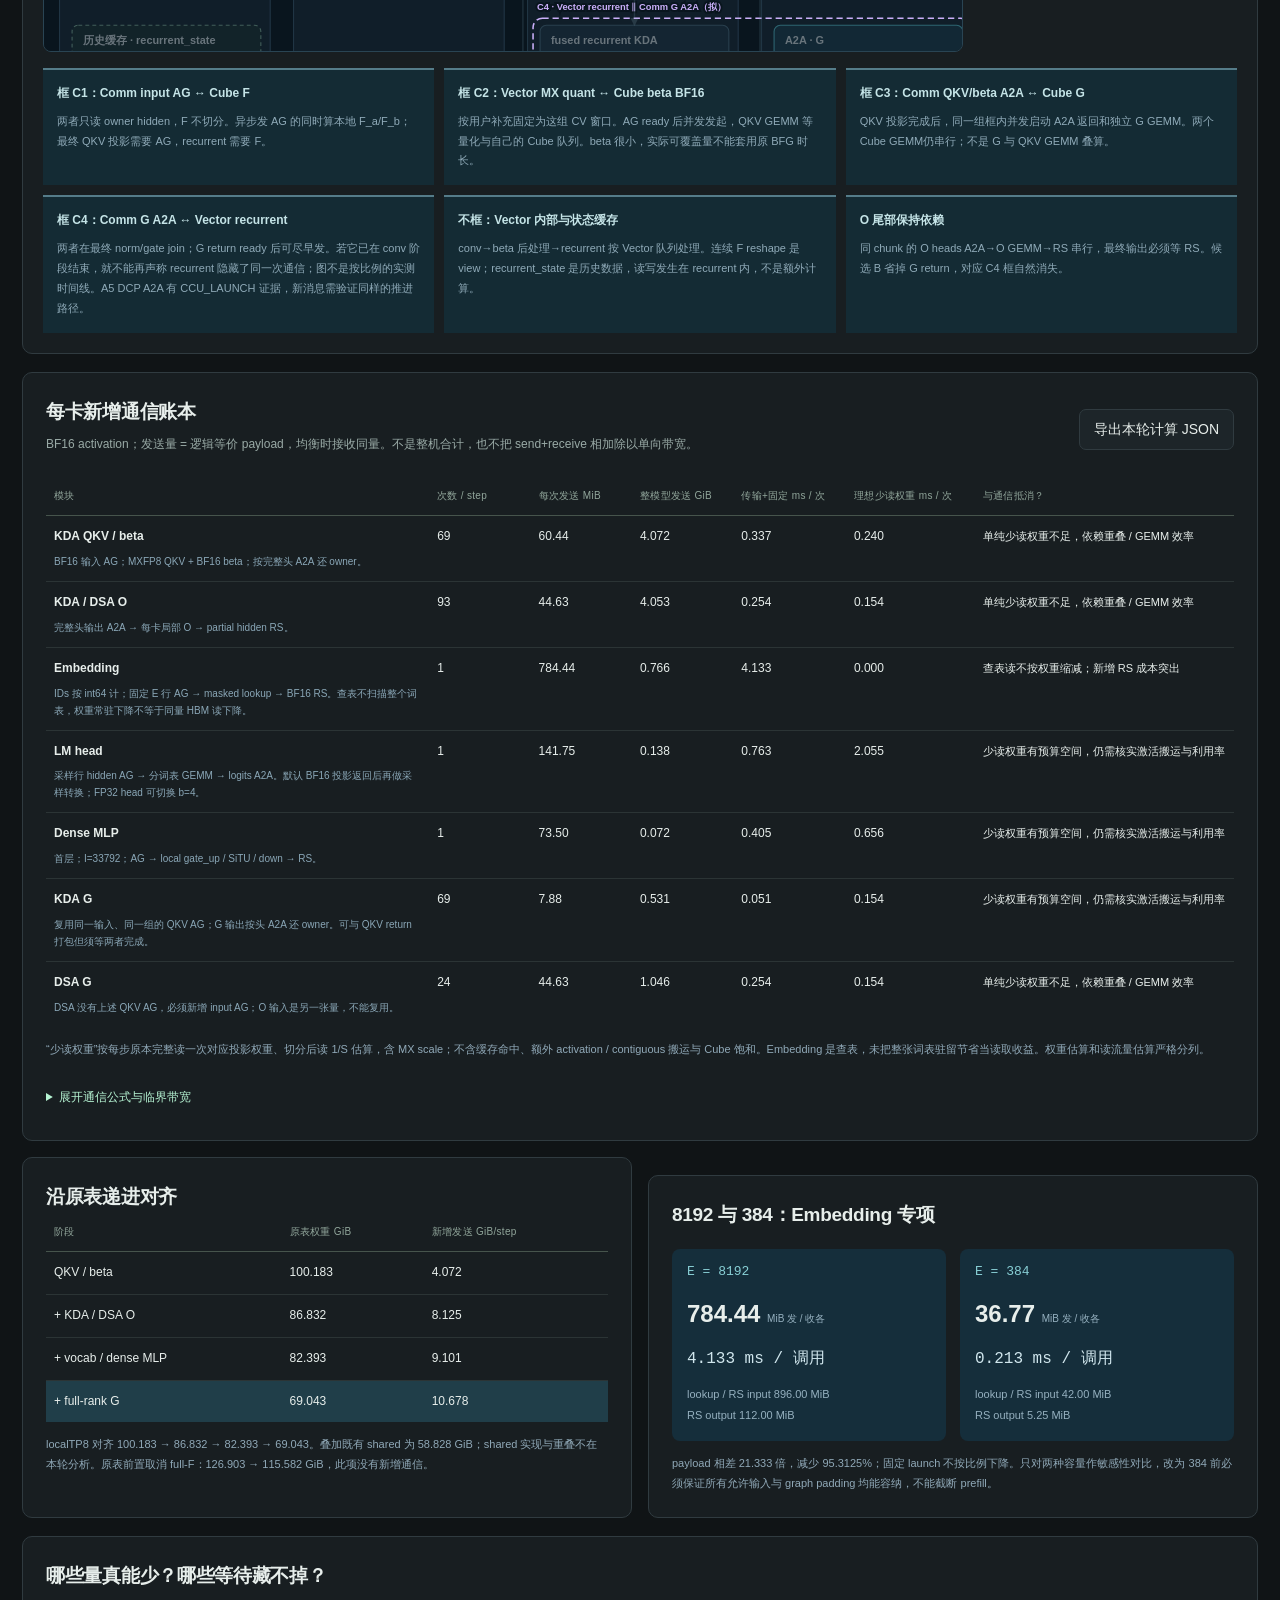
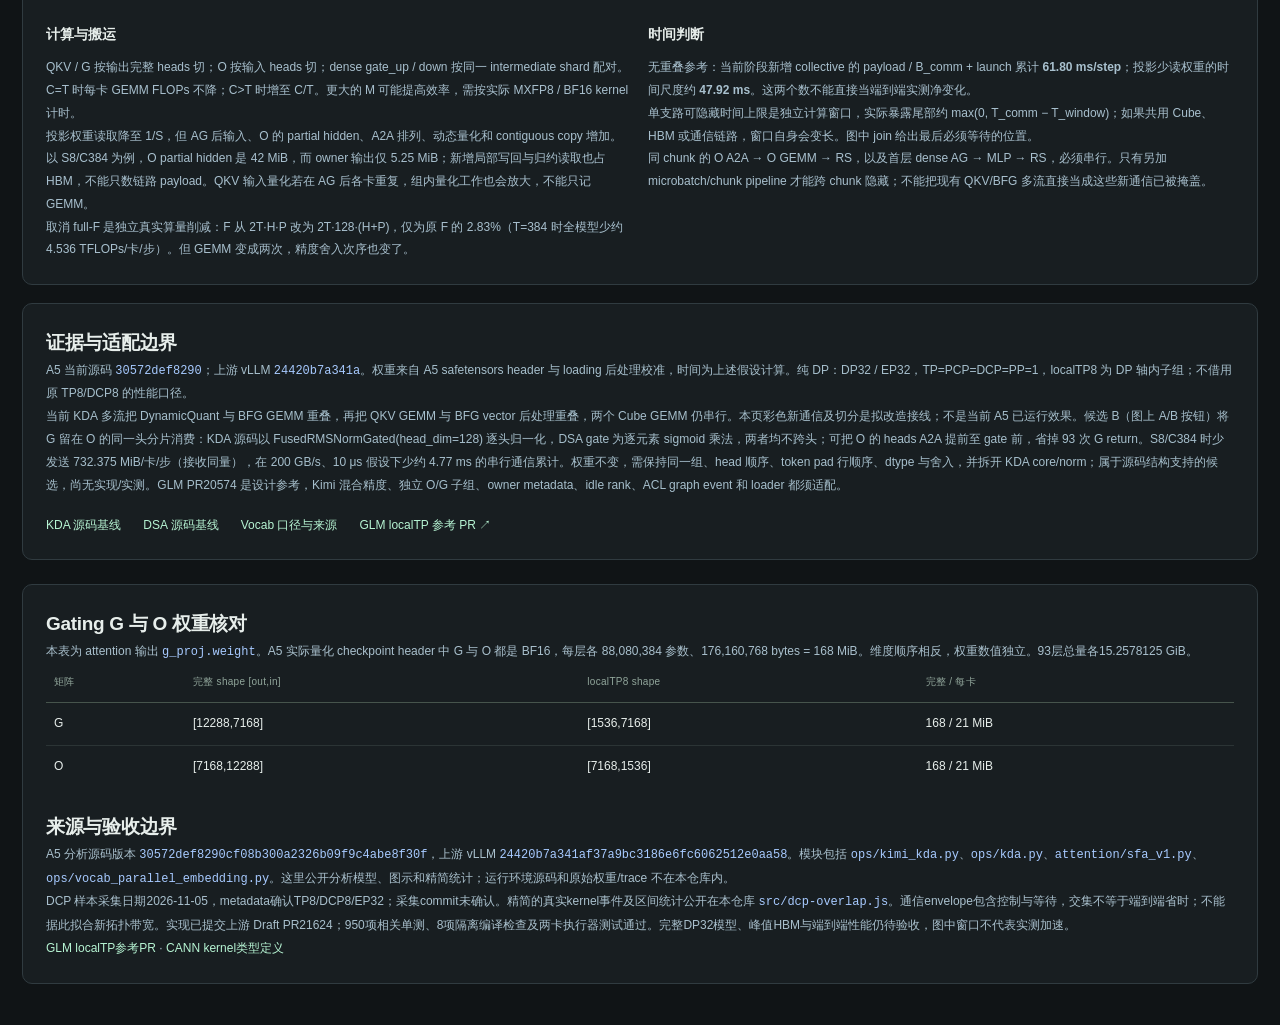
==== commit c02ec19e: "docs: separate raw-beta and quant completion labels" ====
--- a/docs/index.html
+++ b/docs/index.html
@@ -151,7 +151,7 @@
 <polygon points="530,352 522.979339504877,355.83540430883363 522.979339504877,348.16459569116637" fill="#526579"/>
 <polyline points="306,352 342,352 342,225 390,205" fill="none" stroke="#526579" stroke-width="2"/>
 <polygon points="390,205 384.9945458155917,211.24062724473987 382.0442348087966,204.15988082843165" fill="#526579"/>
-<text x="311" y="251" text-anchor="start" font-family="Microsoft YaHei,DejaVu Sans,sans-serif" font-size="14" fill="#526579">beta ready</text>
+<text x="311" y="308" text-anchor="start" font-family="Microsoft YaHei,DejaVu Sans,sans-serif" font-size="14" fill="#526579">betaRawReady</text>
 <polyline points="306,352 340,352 340,510 390,510" fill="none" stroke="#526579" stroke-width="2"/>
 <polygon points="390,510 382.97933950487703,513.8354043088336 382.97933950487703,506.16459569116637" fill="#526579"/>
 <polyline points="242,211 242,275 395,275 395,319" fill="none" stroke="#526579" stroke-width="1"/>
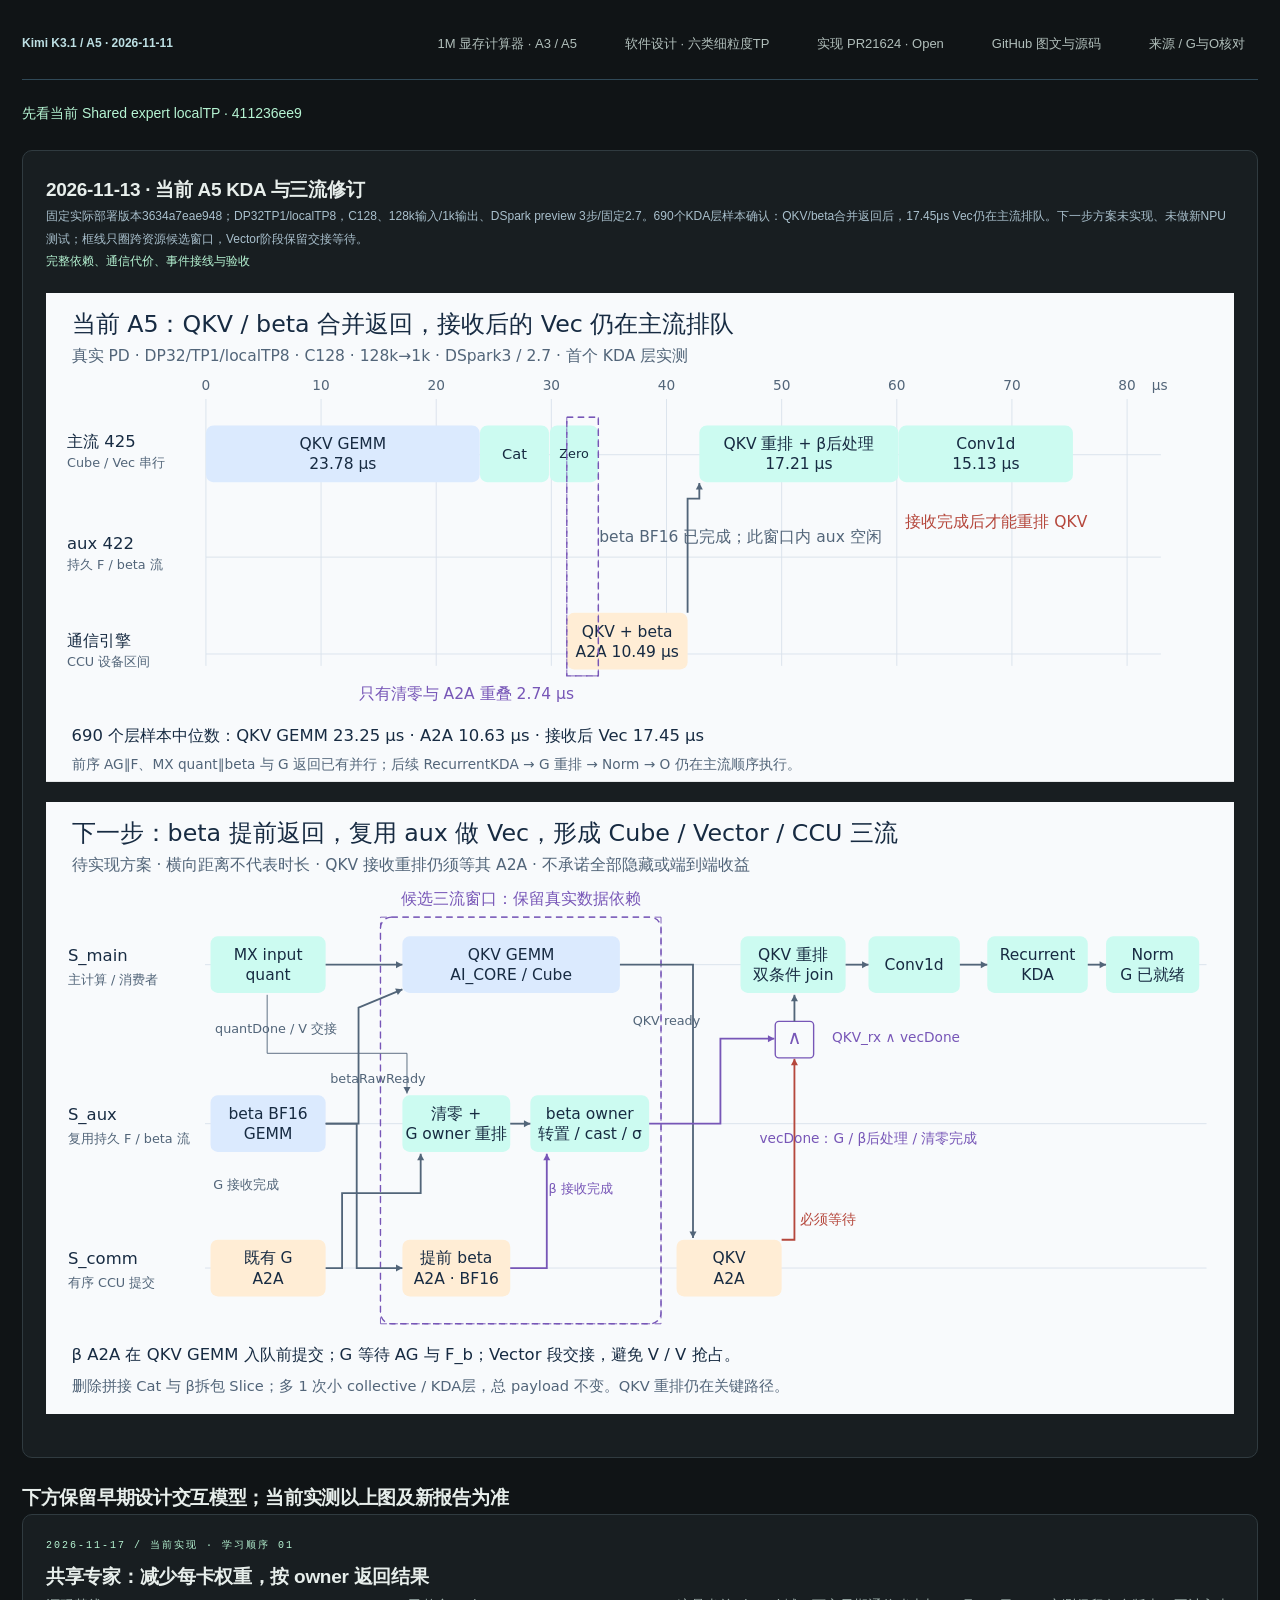
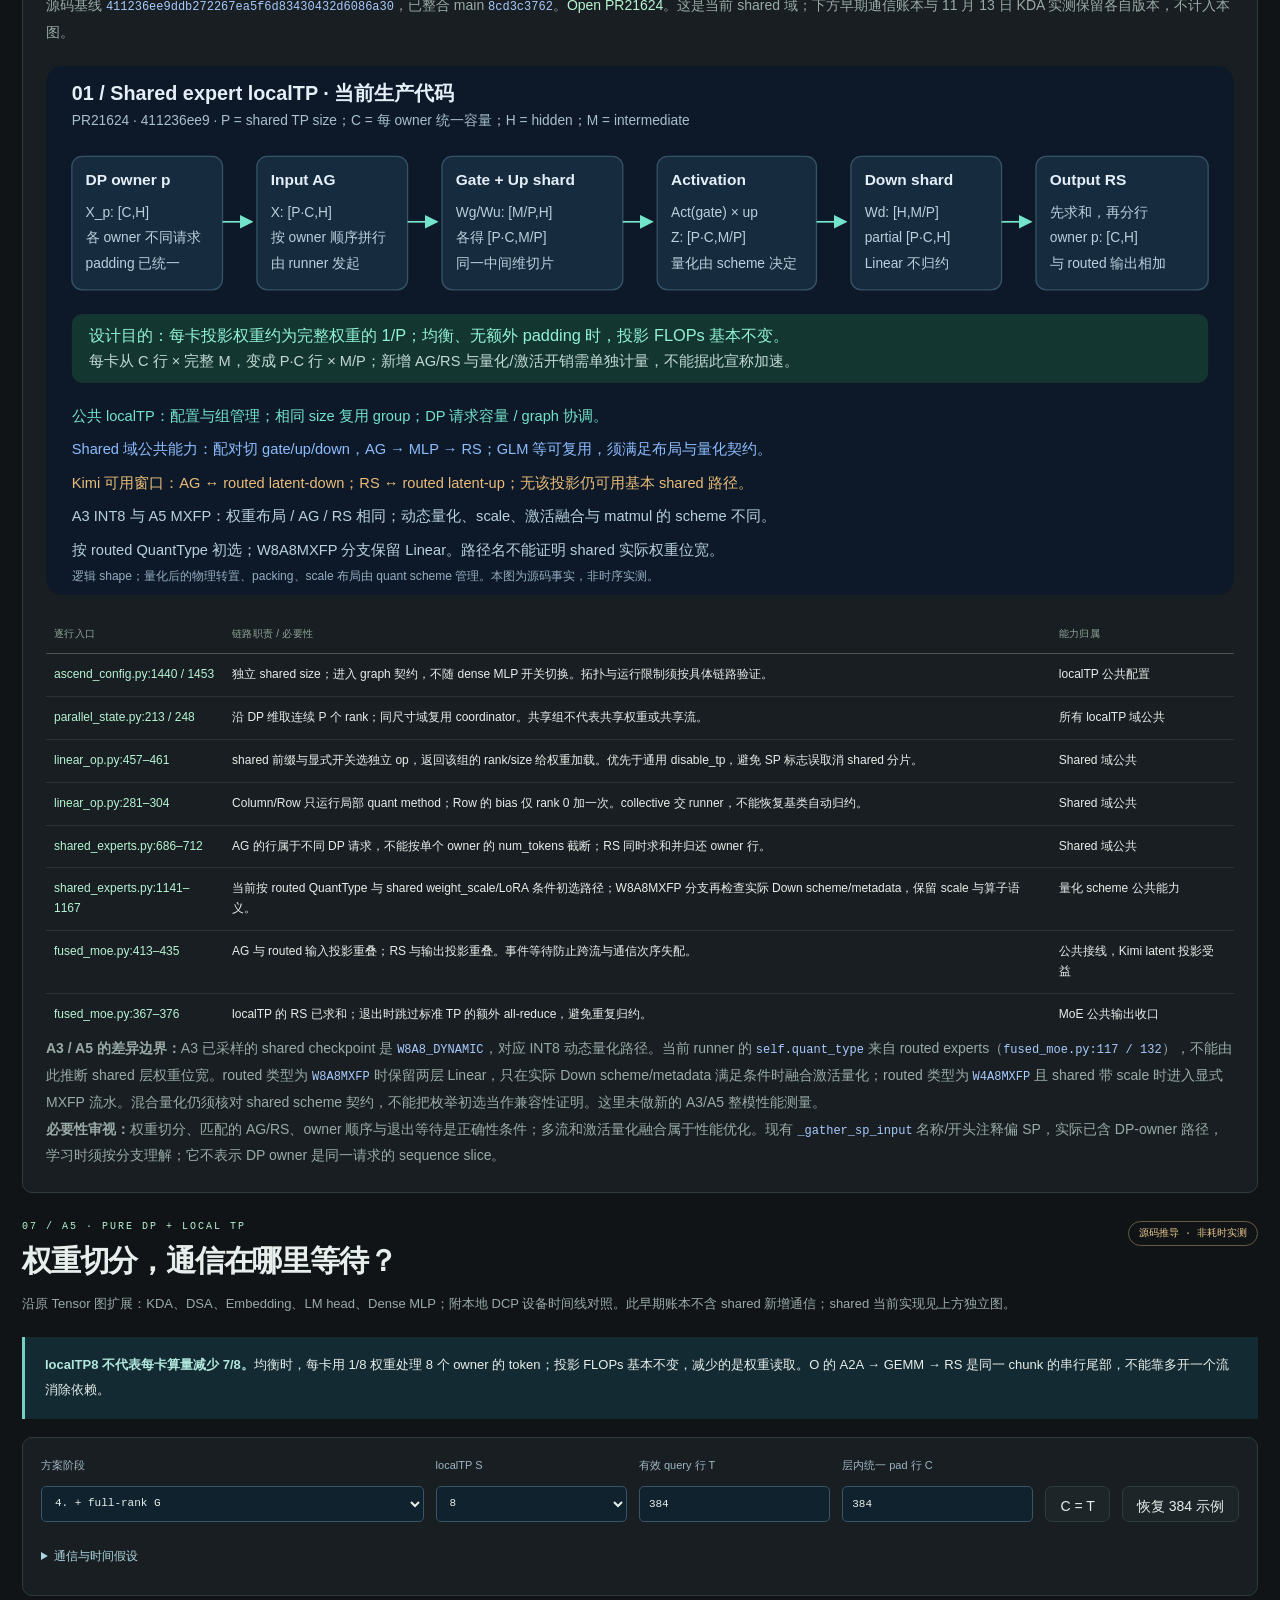
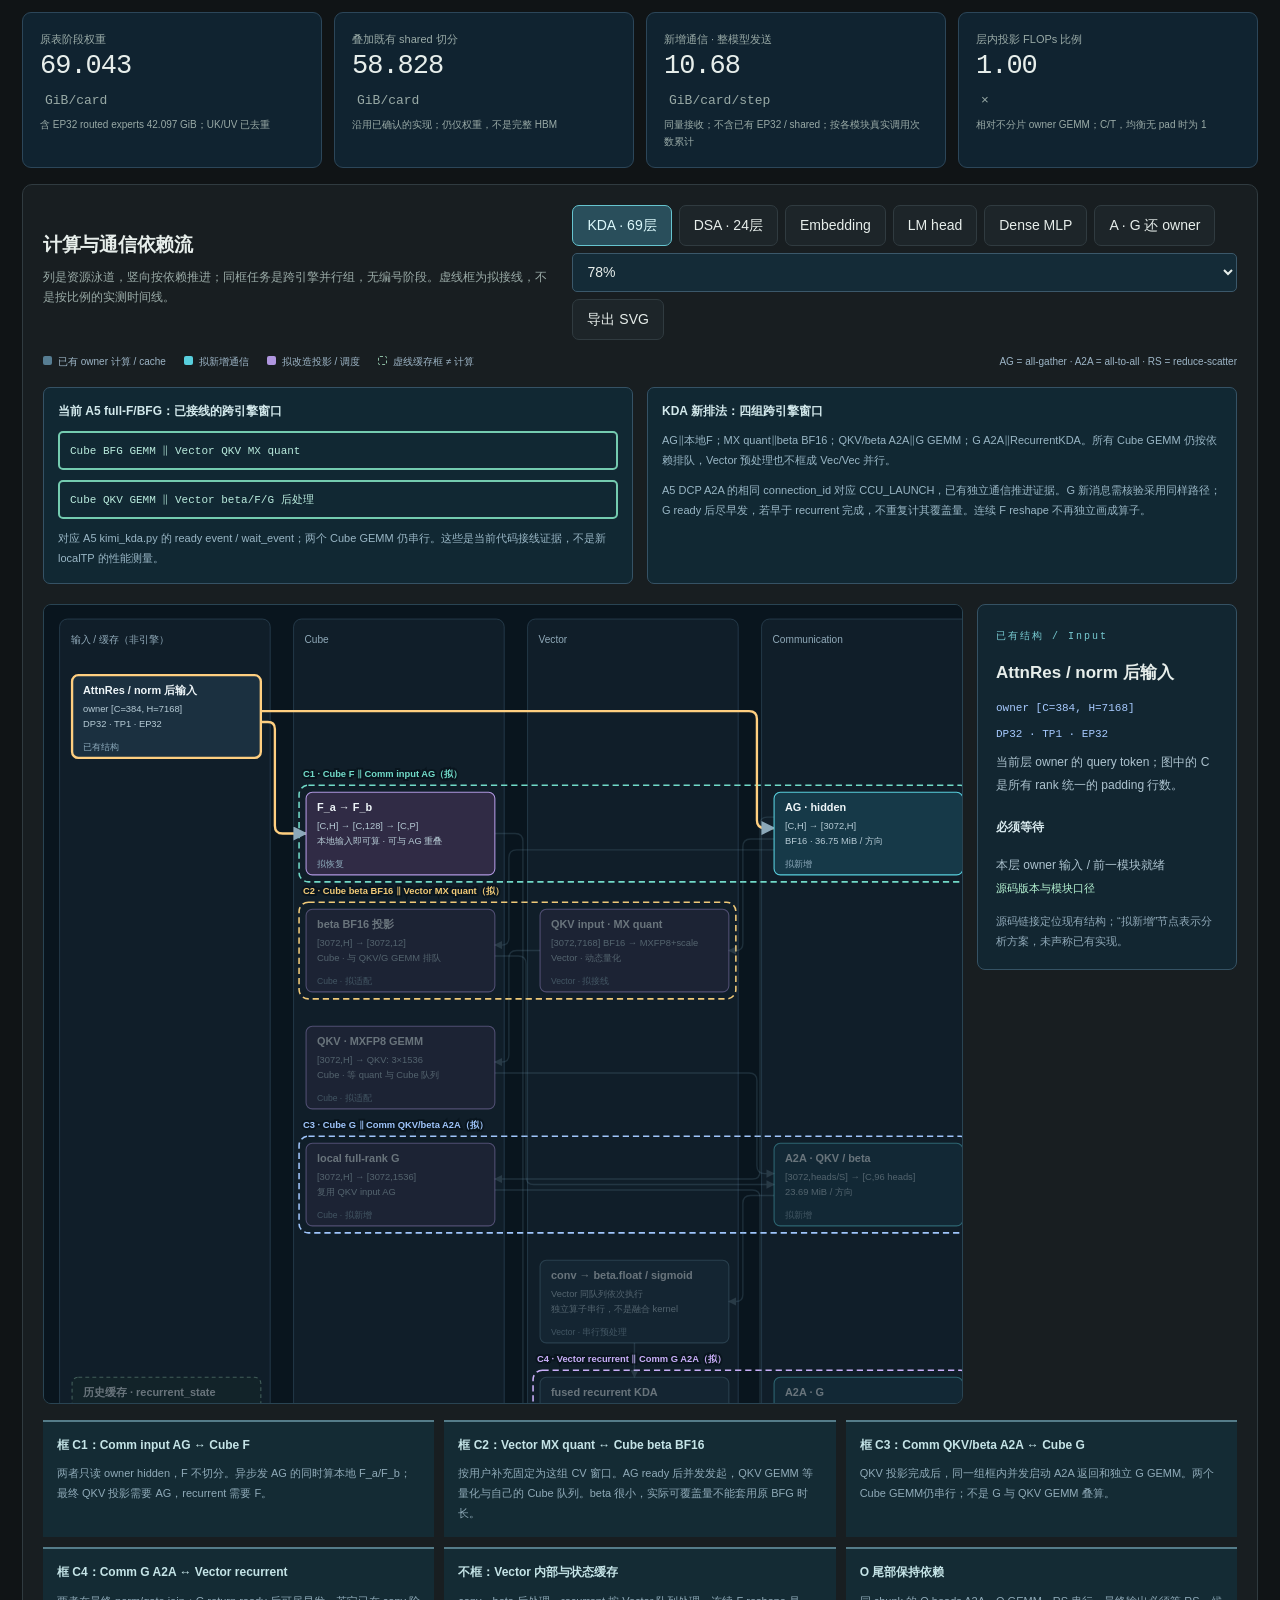
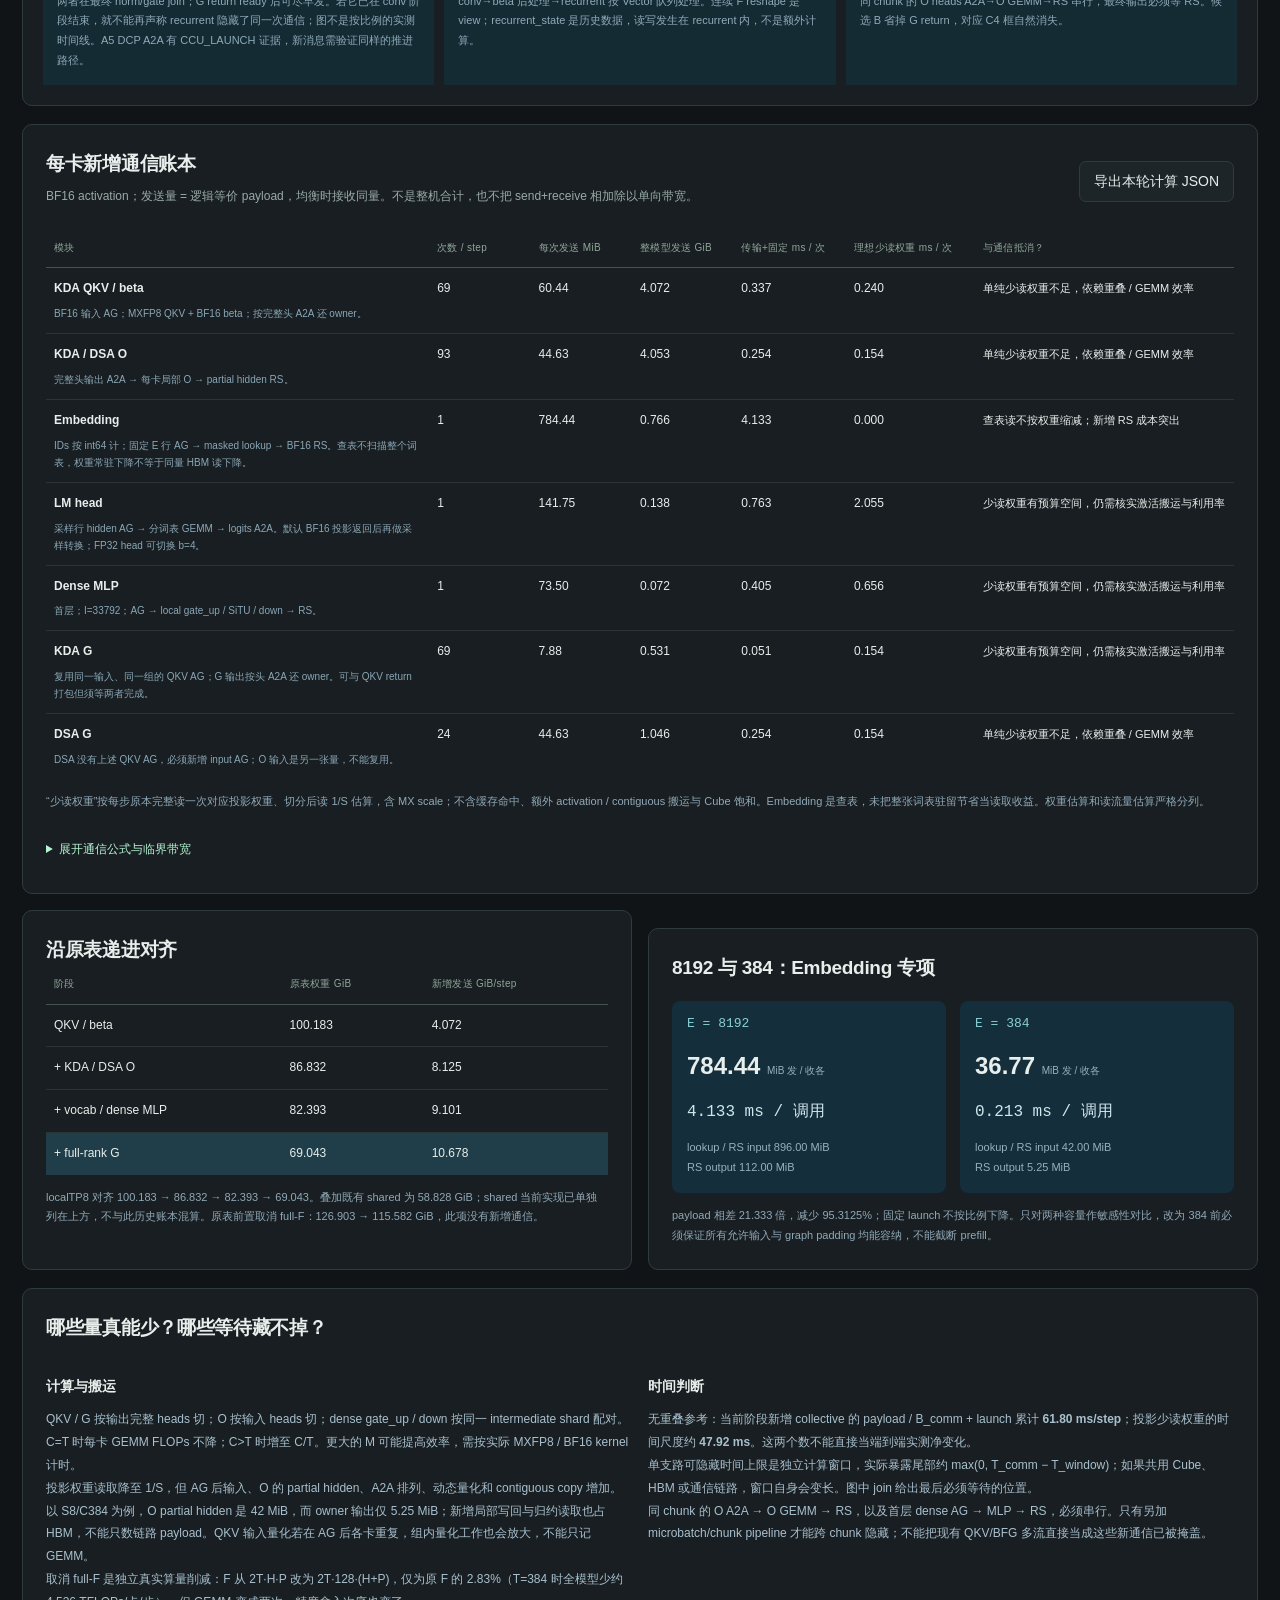
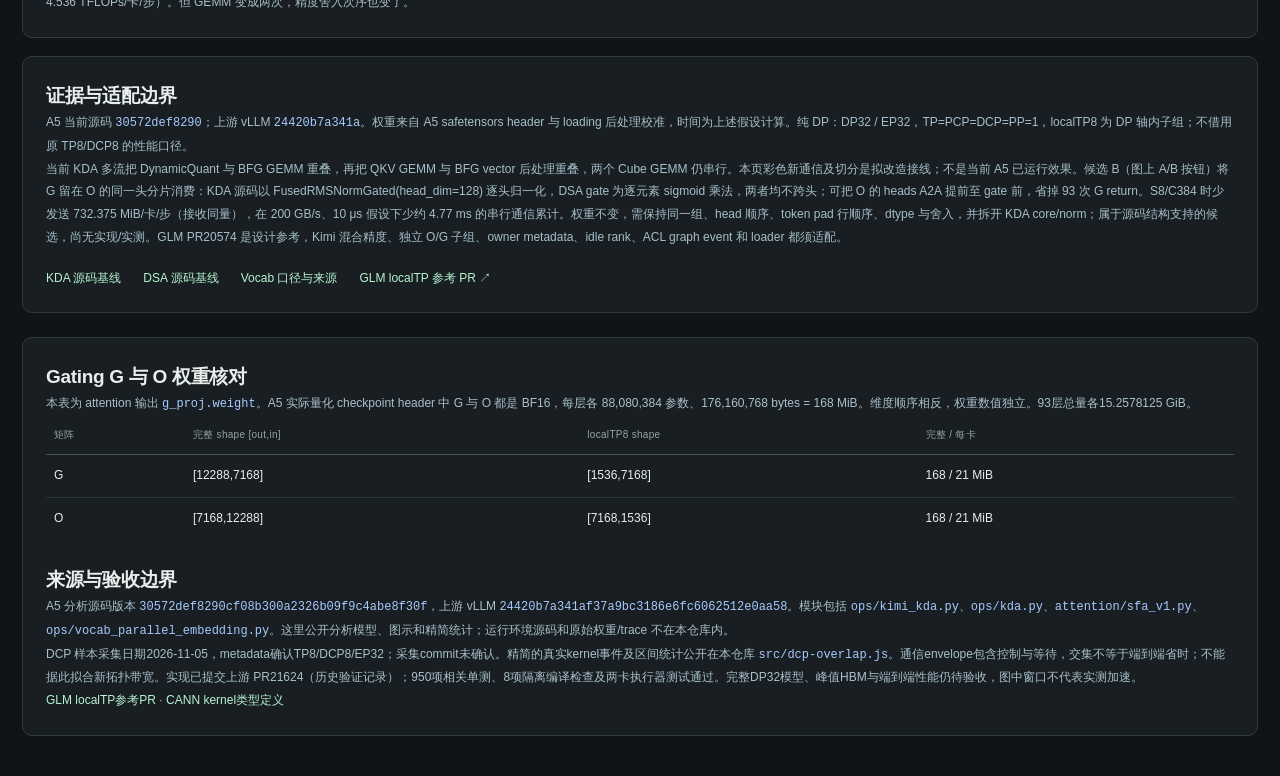
==== commit 415eeeb6: "docs: align shared expert localTP lesson with PR21624" ====
--- a/docs/index.html
+++ b/docs/index.html
@@ -25,7 +25,7 @@
 .lp-chunk-cost{border-left:3px solid #d7b77c;background:#2a2b2d;padding:14px 18px;margin-top:15px}.lp-chunk-cost b{font-size:12px;color:#edcf9b}.lp-chunk-cost p,.lp-chunk-cost small{font-size:11px;color:#b9c4ca;line-height:1.85;display:block}.lp-chunk-cost strong{color:#f3dbaa}
 
 .public-wrap{max-width:1900px;margin:auto;padding:22px}body[data-page=localtp] main{padding:0;max-width:none}.public-nav{display:flex;align-items:center;gap:22px;flex-wrap:wrap;max-width:1856px;margin:0 auto 22px;padding-bottom:14px;border-bottom:1px solid #304957;font-size:12px}.public-nav b{margin-right:auto;color:#bddfe3}.public-evidence{margin:24px 0}.public-evidence p{font-size:12px;line-height:1.9;color:#a9c0cd}.public-evidence code{overflow-wrap:anywhere}@media(max-width:700px){.public-wrap{padding:14px}.public-nav{gap:12px}}
-</style></head><body data-page="localtp"><div class="public-wrap"><nav class="public-nav"><b>Kimi K3.1 / A5 · 2026-11-11</b><a href="memory.html">1M 显存计算器 · A3 / A5</a><a href="https://github.com/Dawn952/kimi-k31-a5-analysis/blob/main/design/README.md">软件设计 · 六类细粒度TP</a><a href="https://github.com/vllm-project/vllm-ascend/pull/21624">实现 PR21624 · Draft</a><a href="https://github.com/Dawn952/kimi-k31-a5-analysis">GitHub 图文与源码</a><a href="#source-evidence">来源 / G与O核对</a></nav><section class="panel public-evidence kda-current"><h2>2026-11-13 · 当前 A5 KDA 与三流修订</h2><p>固定实际部署版本3634a7eae948；DP32TP1/localTP8，C128、128k输入/1k输出、DSpark preview 3步/固定2.7。690个KDA层样本确认：QKV/beta合并返回后，17.45μs Vec仍在主流排队。下一步方案未实现、未做新NPU测试；框线只圈跨资源候选窗口，Vector阶段保留交接等待。</p><p><a href="https://github.com/Dawn952/kimi-k31-a5-analysis/blob/main/design/a5-kda-three-streams-20261113.md">完整依赖、通信代价、事件接线与验收</a></p><style>.kda-current svg{display:block;width:100%;height:auto;margin:20px 0}</style><svg xmlns="http://www.w3.org/2000/svg" width="1300" height="535" viewBox="0 0 1300 535">
+</style></head><body data-page="localtp"><div class="public-wrap"><nav class="public-nav"><b>Kimi K3.1 / A5 · 2026-11-11</b><a href="memory.html">1M 显存计算器 · A3 / A5</a><a href="https://github.com/Dawn952/kimi-k31-a5-analysis/blob/main/design/README.md">软件设计 · 六类细粒度TP</a><a href="https://github.com/vllm-project/vllm-ascend/pull/21624">实现 PR21624 · Open</a><a href="https://github.com/Dawn952/kimi-k31-a5-analysis">GitHub 图文与源码</a><a href="#source-evidence">来源 / G与O核对</a></nav><p><a href="#shared-current">先看当前 Shared expert localTP · 411236ee9</a></p><section class="panel public-evidence kda-current"><h2>2026-11-13 · 当前 A5 KDA 与三流修订</h2><p>固定实际部署版本3634a7eae948；DP32TP1/localTP8，C128、128k输入/1k输出、DSpark preview 3步/固定2.7。690个KDA层样本确认：QKV/beta合并返回后，17.45μs Vec仍在主流排队。下一步方案未实现、未做新NPU测试；框线只圈跨资源候选窗口，Vector阶段保留交接等待。</p><p><a href="https://github.com/Dawn952/kimi-k31-a5-analysis/blob/main/design/a5-kda-three-streams-20261113.md">完整依赖、通信代价、事件接线与验收</a></p><style>.kda-current svg{display:block;width:100%;height:auto;margin:20px 0}</style><svg xmlns="http://www.w3.org/2000/svg" width="1300" height="535" viewBox="0 0 1300 535">
 <rect width="1300" height="535" fill="#f8fafc"/>
 <text x="28" y="43" text-anchor="start" font-family="Microsoft YaHei,DejaVu Sans,sans-serif" font-size="26" fill="#172b42">当前 A5：QKV / beta 合并返回，接收后的 Vec 仍在主流排队</text>
 <text x="28" y="74" text-anchor="start" font-family="Microsoft YaHei,DejaVu Sans,sans-serif" font-size="17" fill="#526579">真实 PD · DP32/TP1/localTP8 · C128 · 128k→1k · DSpark3 / 2.7 · 首个 KDA 层实测</text>
@@ -181,7 +181,7 @@
 <text x="28" y="644" text-anchor="start" font-family="Microsoft YaHei,DejaVu Sans,sans-serif" font-size="16" fill="#526579">删除拼接 Cat 与 β拆包 Slice；多 1 次小 collective / KDA层，总 payload 不变。QKV 重排仍在关键路径。</text>
 </svg></section><h2>下方保留早期设计交互模型；当前实测以上图及新报告为准</h2><main id="main"><div id="view"></div></main>
 <section id="source-evidence" class="panel public-evidence"><h2>Gating G 与 O 权重核对</h2><p>本表为 attention 输出 <code>g_proj.weight</code>。A5 实际量化 checkpoint header 中 G 与 O 都是 BF16，每层各 88,080,384 参数、176,160,768 bytes = 168 MiB。维度顺序相反，权重数值独立。93层总量各15.2578125 GiB。</p><table class="data-table"><thead><tr><th>矩阵</th><th>完整 shape [out,in]</th><th>localTP8 shape</th><th>完整 / 每卡</th></tr></thead><tbody><tr><td>G</td><td>[12288,7168]</td><td>[1536,7168]</td><td>168 / 21 MiB</td></tr><tr><td>O</td><td>[7168,12288]</td><td>[7168,1536]</td><td>168 / 21 MiB</td></tr></tbody></table>
-<h2 style="margin-top:24px">来源与验收边界</h2><p>A5 分析源码版本 <code>30572def8290cf08b300a2326b09f9c4abe8f30f</code>，上游 vLLM <code>24420b7a341af37a9bc3186e6fc6062512e0aa58</code>。模块包括 <code>ops/kimi_kda.py</code>、<code>ops/kda.py</code>、<code>attention/sfa_v1.py</code>、<code>ops/vocab_parallel_embedding.py</code>。这里公开分析模型、图示和精简统计；运行环境源码和原始权重/trace 不在本仓库内。</p><p>DCP 样本采集日期2026-11-05，metadata确认TP8/DCP8/EP32；采集commit未确认。精简的真实kernel事件及区间统计公开在本仓库 <code>src/dcp-overlap.js</code>。通信envelope包含控制与等待，交集不等于端到端省时；不能据此拟合新拓扑带宽。实现已提交上游 Draft PR21624；950项相关单测、8项隔离编译检查及两卡执行器测试通过。完整DP32模型、峰值HBM与端到端性能仍待验收，图中窗口不代表实测加速。</p><p><a href="https://github.com/vllm-project/vllm-ascend/pull/20574/">GLM localTP参考PR</a> · <a href="https://www.hiascend.com/doc_center/source/en/CANNCommunityEdition/900/API/ascendcopapi/atlasascendc_api_07_0218.html">CANN kernel类型定义</a></p></section></div><script>window.A5_DCP_OVERLAP={"source": "1105_pr20878 / rank2 / kernel_details.csv (raw capture excluded)", "date": "2026-11-05", "topology": "TP8 / DCP8 / EP32", "mainModelId": "52", "limitations": ["历史 DCP 样本，不能直接外推纯 DP/localTP 延迟", "首个 target step（DSA 前24层；其他模块首条）排除于 steady 统计", "这里只计算设备 kernel 区间交集，不等于节省的端到端时间", "DCP 候选合并和输出归并在纯 DP 中消失，不能当新拓扑掩盖窗口", "通信 envelope 包含等待/控制，不能直接当链路传输时间或用于拟合带宽", "采集 commit 未在 metadata 中确认；当前源码只用于核对同型路径", "Triton 自定义 kernel 的 Model ID 为4294967295，按物理主流449及邻接调用定位"], "summary": {"dsaQueryAG": {"total": 528, "steady": 504, "comm": {"n": 504, "median": 58.5625, "min": 55.681, "max": 65.055}, "computeOverlap": {"n": 504, "median": 57.959000000031665, "min": 54.7840000000142, "max": 64.6850000001723}, "cubeOrMixOverlap": {"n": 504, "median": 35.15250000008382, "min": 30.817999999970198, "max": 41.25900000007823}}, "dsaCandidateAG": {"total": 528, "steady": 504, "comm": {"n": 504, "median": 69.068, "min": 65.9, "max": 93.675}, "computeOverlap": {"n": 504, "median": 0.0, "min": 0, "max": 0}, "cubeOrMixOverlap": {"n": 504, "median": 0.0, "min": 0, "max": 0}}, "dsaOutputA2A": {"total": 528, "steady": 504, "comm": {"n": 504, "median": 179.45499999999998, "min": 124.569, "max": 224.747}, "computeOverlap": {"n": 504, "median": 0.0, "min": 0, "max": 0}, "cubeOrMixOverlap": {"n": 504, "median": 0.0, "min": 0, "max": 0}}, "dense": {"total": 22, "steady": 21, "inputAG": {"n": 21, "median": 15.452, "min": 14.734, "max": 16.569}, "up": {"n": 21, "median": 42.85, "min": 41.774, "max": 44.042}, "down": {"n": 21, "median": 20.536, "min": 20.172, "max": 21.025}, "outputRS": {"n": 21, "median": 29.627, "min": 28.608, "max": 32.975}, "agComputeOverlap": {"n": 21, "median": 0, "min": 0, "max": 0}, "rsComputeOverlap": {"n": 21, "median": 0, "min": 0, "max": 0}}, "head": {"total": 22, "steady": 21, "comm": {"n": 21, "median": 152.419, "min": 150.475, "max": 162.335}, "computeOverlap": {"n": 21, "median": 0, "min": 0, "max": 0}, "cubeOrMixOverlap": {"n": 21, "median": 0, "min": 0, "max": 0}, "mm": {"n": 21, "median": 186.451, "min": 184.032, "max": 188.315}}, "embeddingMain": {"total": 22, "steady": 21, "comm": {"n": 21, "median": 628.45, "min": 311.798, "max": 2982.64}, "computeOverlap": {"n": 21, "median": 0, "min": 0, "max": 0}, "cubeOrMixOverlap": {"n": 21, "median": 0, "min": 0, "max": 0}, "lookup": {"n": 21, "median": 4.969, "min": 4.206, "max": 6.211}}}, "snippets": {"dsaQueryAG": {"originUs": 122669.635, "spanUs": 149.9670000000042, "events": [{"type": "_q_gather_prep_head_major_kernel", "engine": "AI_VECTOR_CORE", "stream": "449", "model": "4294967295", "shape": "N/A", "start": 9.947, "us": 7.337}, {"type": "MatMulV3", "engine": "MIX_AIC", "stream": "449", "model": "52", "shape": "168,7168;160,7168", "start": 17.355, "us": 13.51}, {"type": "hcom_allGather_", "engine": "COMMUNICATION", "stream": "N/A", "model": "52", "shape": "N/A", "start": 18.0, "us": 58.979}, {"type": "Slice", "engine": "AI_VECTOR_CORE", "stream": "449", "model": "52", "shape": "168,160;2;2", "start": 30.936, "us": 3.877}, {"type": "QuantBatchMatmulV3", "engine": "AI_CORE", "stream": "571", "model": "52", "shape": "168,1536;128,96,16,32;24,4096,2;168,24,2", "start": 31.672, "us": 8.27}, {"type": "Cast", "engine": "AI_VECTOR_CORE", "stream": "449", "model": "52", "shape": "168,128", "start": 34.835, "us": 3.314}, {"type": "LayerNormV4", "engine": "AI_VECTOR_CORE", "stream": "449", "model": "52", "shape": "168,128;1;128;128", "start": 38.171, "us": 6.081}, {"type": "MatMulV3", "engine": "AI_CORE", "stream": "571", "model": "52", "shape": "5376,128;128,128", "start": 39.964, "us": 5.644}, {"type": "Cast", "engine": "AI_VECTOR_CORE", "stream": "449", "model": "52", "shape": "168,128", "start": 44.274, "us": 3.028}, {"type": "DynamicQuantV2", "engine": "MIX_AIV", "stream": "449", "model": "52", "shape": "5376,128", "start": 47.421, "us": 5.771}, {"type": "MatMulV3", "engine": "AI_CORE", "stream": "571", "model": "52", "shape": "168,128;128,128", "start": 48.14, "us": 2.959}, {"type": "IndexerQuantCache", "engine": "AI_VECTOR_CORE", "stream": "449", "model": "52", "shape": "114726912;28677632;168,128;168", "start": 53.262, "us": 5.798}, {"type": "Slice", "engine": "AI_VECTOR_CORE", "stream": "449", "model": "52", "shape": "168,160;2;2", "start": 59.13, "us": 2.923}, {"type": "Cast", "engine": "AI_VECTOR_CORE", "stream": "449", "model": "52", "shape": "168,32", "start": 62.075, "us": 1.496}, {"type": "Fill", "engine": "AI_VECTOR_CORE", "stream": "449", "model": "52", "shape": "3;", "start": 63.593, "us": 3.905}, {"type": "Fill", "engine": "AI_VECTOR_CORE", "stream": "449", "model": "52", "shape": "3;", "start": 67.52, "us": 4.795}, {"type": "VllmAscendQuantLightningIndexerV2", "engine": "MIX_AIC", "stream": "449", "model": "52", "shape": "168,32,128;6732,128,1,128;168,32;168,32;6732,128,1;43;;;42;;42,144;;1024;;42", "start": 72.337, "us": 72.63}, {"type": "_pack_sorted_candidates", "engine": "AI_VECTOR_CORE", "stream": "449", "model": "4294967295", "shape": "N/A", "start": 144.989, "us": 71.962}]}, "dsaCandidateAG": {"originUs": 122869.565, "spanUs": 90.50500000000466, "events": [{"type": "hcom_allGather_", "engine": "COMMUNICATION", "stream": "N/A", "model": "52", "shape": "N/A", "start": 18.0, "us": 67.505}, {"type": "_merge_owner_prefix", "engine": "AI_VECTOR_CORE", "stream": "449", "model": "4294967295", "shape": "N/A", "start": 86.234, "us": 86.74}]}, "dsaOutputA2A": {"originUs": 123187.519, "spanUs": 232.33800000000338, "events": [{"type": "hcom_alltoall_", "engine": "COMMUNICATION", "stream": "N/A", "model": "52", "shape": "N/A", "start": 18.0, "us": 209.338}, {"type": "_fused_dcp_lse_combine_batched_kernel", "engine": "AI_VECTOR_CORE", "stream": "449", "model": "4294967295", "shape": "N/A", "start": 228.238, "us": 92.068}]}, "dense": {"originUs": 121075.191, "spanUs": 126.92999999999302, "events": [{"type": "hcom_allGather_", "engine": "COMMUNICATION", "stream": "N/A", "model": "52", "shape": "N/A", "start": 0.0, "us": 15.518}, {"type": "DynamicMxQuant", "engine": "MIX_AIV", "stream": "449", "model": "52", "shape": "168,7168", "start": 16.272, "us": 7.057}, {"type": "QuantBatchMatmulV3", "engine": "AI_CORE", "stream": "449", "model": "52", "shape": "168,7168;264,448,16,32;112,8448,2;168,112,2", "start": 23.351, "us": 42.644}, {"type": "SituMxQuant", "engine": "AI_VECTOR_CORE", "stream": "449", "model": "52", "shape": "168,8448", "start": 66.017, "us": 10.265}, {"type": "QuantBatchMatmulV3", "engine": "AI_CORE", "stream": "449", "model": "52", "shape": "168,4224;224,264,16,32;66,7168,2;168,66,2", "start": 76.304, "us": 20.617}, {"type": "hcom_reduceScatter_", "engine": "COMMUNICATION", "stream": "N/A", "model": "52", "shape": "N/A", "start": 97.761, "us": 29.169}]}, "head": {"originUs": 204023.399, "spanUs": 374.3039999999746, "events": [{"type": "MatMulV3", "engine": "AI_CORE", "stream": "61", "model": "4294967295", "shape": "168,7168;20480,7168", "start": 0.0, "us": 185.777}, {"type": "hcom_allGather_", "engine": "COMMUNICATION", "stream": "N/A", "model": "4294967295", "shape": "N/A", "start": 186.592, "us": 152.913}, {"type": "Transpose", "engine": "AI_VECTOR_CORE", "stream": "61", "model": "4294967295", "shape": "8,168,20480;3", "start": 340.504, "us": 33.8}]}, "embeddingMain": {"originUs": 117426.044, "spanUs": 3341.5190000000002, "events": [{"type": "GatherV2", "engine": "AI_VECTOR_CORE", "stream": "61", "model": "4294967295", "shape": "20480,7168;168;1", "start": 0.0, "us": 4.567}, {"type": "MaskedFill", "engine": "AI_VECTOR_CORE", "stream": "61", "model": "4294967295", "shape": "168,7168;168,1;", "start": 64.052, "us": 6.831}, {"type": "hcom_allReduce_AicpuKernel", "engine": "COMMUNICATION", "stream": "N/A", "model": "4294967295", "shape": "N/A", "start": 358.879, "us": 2982.64}]}}, "dsaExistingG": {"total": 528, "steady": {"n": 504, "median": 28.5115, "min": 26.773, "max": 31.27}, "shape": "[168,7168] @ [7168,1536]", "engine": "MIX_AIC", "identification": "位于 UV TransposeBatchMatMul 后，结合源码 g_proj + flash_attention_gate 调用定位；不是已前移测量"}};
+<h2 style="margin-top:24px">来源与验收边界</h2><p>A5 分析源码版本 <code>30572def8290cf08b300a2326b09f9c4abe8f30f</code>，上游 vLLM <code>24420b7a341af37a9bc3186e6fc6062512e0aa58</code>。模块包括 <code>ops/kimi_kda.py</code>、<code>ops/kda.py</code>、<code>attention/sfa_v1.py</code>、<code>ops/vocab_parallel_embedding.py</code>。这里公开分析模型、图示和精简统计；运行环境源码和原始权重/trace 不在本仓库内。</p><p>DCP 样本采集日期2026-11-05，metadata确认TP8/DCP8/EP32；采集commit未确认。精简的真实kernel事件及区间统计公开在本仓库 <code>src/dcp-overlap.js</code>。通信envelope包含控制与等待，交集不等于端到端省时；不能据此拟合新拓扑带宽。实现已提交上游 PR21624（历史验证记录）；950项相关单测、8项隔离编译检查及两卡执行器测试通过。完整DP32模型、峰值HBM与端到端性能仍待验收，图中窗口不代表实测加速。</p><p><a href="https://github.com/vllm-project/vllm-ascend/pull/20574/">GLM localTP参考PR</a> · <a href="https://www.hiascend.com/doc_center/source/en/CANNCommunityEdition/900/API/ascendcopapi/atlasascendc_api_07_0218.html">CANN kernel类型定义</a></p></section></div><script>window.A5_DCP_OVERLAP={"source": "1105_pr20878 / rank2 / kernel_details.csv (raw capture excluded)", "date": "2026-11-05", "topology": "TP8 / DCP8 / EP32", "mainModelId": "52", "limitations": ["历史 DCP 样本，不能直接外推纯 DP/localTP 延迟", "首个 target step（DSA 前24层；其他模块首条）排除于 steady 统计", "这里只计算设备 kernel 区间交集，不等于节省的端到端时间", "DCP 候选合并和输出归并在纯 DP 中消失，不能当新拓扑掩盖窗口", "通信 envelope 包含等待/控制，不能直接当链路传输时间或用于拟合带宽", "采集 commit 未在 metadata 中确认；当前源码只用于核对同型路径", "Triton 自定义 kernel 的 Model ID 为4294967295，按物理主流449及邻接调用定位"], "summary": {"dsaQueryAG": {"total": 528, "steady": 504, "comm": {"n": 504, "median": 58.5625, "min": 55.681, "max": 65.055}, "computeOverlap": {"n": 504, "median": 57.959000000031665, "min": 54.7840000000142, "max": 64.6850000001723}, "cubeOrMixOverlap": {"n": 504, "median": 35.15250000008382, "min": 30.817999999970198, "max": 41.25900000007823}}, "dsaCandidateAG": {"total": 528, "steady": 504, "comm": {"n": 504, "median": 69.068, "min": 65.9, "max": 93.675}, "computeOverlap": {"n": 504, "median": 0.0, "min": 0, "max": 0}, "cubeOrMixOverlap": {"n": 504, "median": 0.0, "min": 0, "max": 0}}, "dsaOutputA2A": {"total": 528, "steady": 504, "comm": {"n": 504, "median": 179.45499999999998, "min": 124.569, "max": 224.747}, "computeOverlap": {"n": 504, "median": 0.0, "min": 0, "max": 0}, "cubeOrMixOverlap": {"n": 504, "median": 0.0, "min": 0, "max": 0}}, "dense": {"total": 22, "steady": 21, "inputAG": {"n": 21, "median": 15.452, "min": 14.734, "max": 16.569}, "up": {"n": 21, "median": 42.85, "min": 41.774, "max": 44.042}, "down": {"n": 21, "median": 20.536, "min": 20.172, "max": 21.025}, "outputRS": {"n": 21, "median": 29.627, "min": 28.608, "max": 32.975}, "agComputeOverlap": {"n": 21, "median": 0, "min": 0, "max": 0}, "rsComputeOverlap": {"n": 21, "median": 0, "min": 0, "max": 0}}, "head": {"total": 22, "steady": 21, "comm": {"n": 21, "median": 152.419, "min": 150.475, "max": 162.335}, "computeOverlap": {"n": 21, "median": 0, "min": 0, "max": 0}, "cubeOrMixOverlap": {"n": 21, "median": 0, "min": 0, "max": 0}, "mm": {"n": 21, "median": 186.451, "min": 184.032, "max": 188.315}}, "embeddingMain": {"total": 22, "steady": 21, "comm": {"n": 21, "median": 628.45, "min": 311.798, "max": 2982.64}, "computeOverlap": {"n": 21, "median": 0, "min": 0, "max": 0}, "cubeOrMixOverlap": {"n": 21, "median": 0, "min": 0, "max": 0}, "lookup": {"n": 21, "median": 4.969, "min": 4.206, "max": 6.211}}}, "snippets": {"dsaQueryAG": {"originUs": 122669.635, "spanUs": 149.9670000000042, "events": [{"type": "_q_gather_prep_head_major_kernel", "engine": "AI_VECTOR_CORE", "stream": "449", "model": "4294967295", "shape": "N/A", "start": 9.947, "us": 7.337}, {"type": "MatMulV3", "engine": "MIX_AIC", "stream": "449", "model": "52", "shape": "168,7168;160,7168", "start": 17.355, "us": 13.51}, {"type": "hcom_allGather_", "engine": "COMMUNICATION", "stream": "N/A", "model": "52", "shape": "N/A", "start": 18.0, "us": 58.979}, {"type": "Slice", "engine": "AI_VECTOR_CORE", "stream": "449", "model": "52", "shape": "168,160;2;2", "start": 30.936, "us": 3.877}, {"type": "QuantBatchMatmulV3", "engine": "AI_CORE", "stream": "571", "model": "52", "shape": "168,1536;128,96,16,32;24,4096,2;168,24,2", "start": 31.672, "us": 8.27}, {"type": "Cast", "engine": "AI_VECTOR_CORE", "stream": "449", "model": "52", "shape": "168,128", "start": 34.835, "us": 3.314}, {"type": "LayerNormV4", "engine": "AI_VECTOR_CORE", "stream": "449", "model": "52", "shape": "168,128;1;128;128", "start": 38.171, "us": 6.081}, {"type": "MatMulV3", "engine": "AI_CORE", "stream": "571", "model": "52", "shape": "5376,128;128,128", "start": 39.964, "us": 5.644}, {"type": "Cast", "engine": "AI_VECTOR_CORE", "stream": "449", "model": "52", "shape": "168,128", "start": 44.274, "us": 3.028}, {"type": "DynamicQuantV2", "engine": "MIX_AIV", "stream": "449", "model": "52", "shape": "5376,128", "start": 47.421, "us": 5.771}, {"type": "MatMulV3", "engine": "AI_CORE", "stream": "571", "model": "52", "shape": "168,128;128,128", "start": 48.14, "us": 2.959}, {"type": "IndexerQuantCache", "engine": "AI_VECTOR_CORE", "stream": "449", "model": "52", "shape": "114726912;28677632;168,128;168", "start": 53.262, "us": 5.798}, {"type": "Slice", "engine": "AI_VECTOR_CORE", "stream": "449", "model": "52", "shape": "168,160;2;2", "start": 59.13, "us": 2.923}, {"type": "Cast", "engine": "AI_VECTOR_CORE", "stream": "449", "model": "52", "shape": "168,32", "start": 62.075, "us": 1.496}, {"type": "Fill", "engine": "AI_VECTOR_CORE", "stream": "449", "model": "52", "shape": "3;", "start": 63.593, "us": 3.905}, {"type": "Fill", "engine": "AI_VECTOR_CORE", "stream": "449", "model": "52", "shape": "3;", "start": 67.52, "us": 4.795}, {"type": "VllmAscendQuantLightningIndexerV2", "engine": "MIX_AIC", "stream": "449", "model": "52", "shape": "168,32,128;6732,128,1,128;168,32;168,32;6732,128,1;43;;;42;;42,144;;1024;;42", "start": 72.337, "us": 72.63}, {"type": "_pack_sorted_candidates", "engine": "AI_VECTOR_CORE", "stream": "449", "model": "4294967295", "shape": "N/A", "start": 144.989, "us": 71.962}]}, "dsaCandidateAG": {"originUs": 122869.565, "spanUs": 90.50500000000466, "events": [{"type": "hcom_allGather_", "engine": "COMMUNICATION", "stream": "N/A", "model": "52", "shape": "N/A", "start": 18.0, "us": 67.505}, {"type": "_merge_owner_prefix", "engine": "AI_VECTOR_CORE", "stream": "449", "model": "4294967295", "shape": "N/A", "start": 86.234, "us": 86.74}]}, "dsaOutputA2A": {"originUs": 123187.519, "spanUs": 232.33800000000338, "events": [{"type": "hcom_alltoall_", "engine": "COMMUNICATION", "stream": "N/A", "model": "52", "shape": "N/A", "start": 18.0, "us": 209.338}, {"type": "_fused_dcp_lse_combine_batched_kernel", "engine": "AI_VECTOR_CORE", "stream": "449", "model": "4294967295", "shape": "N/A", "start": 228.238, "us": 92.068}]}, "dense": {"originUs": 121075.191, "spanUs": 126.92999999999302, "events": [{"type": "hcom_allGather_", "engine": "COMMUNICATION", "stream": "N/A", "model": "52", "shape": "N/A", "start": 0.0, "us": 15.518}, {"type": "DynamicMxQuant", "engine": "MIX_AIV", "stream": "449", "model": "52", "shape": "168,7168", "start": 16.272, "us": 7.057}, {"type": "QuantBatchMatmulV3", "engine": "AI_CORE", "stream": "449", "model": "52", "shape": "168,7168;264,448,16,32;112,8448,2;168,112,2", "start": 23.351, "us": 42.644}, {"type": "SituMxQuant", "engine": "AI_VECTOR_CORE", "stream": "449", "model": "52", "shape": "168,8448", "start": 66.017, "us": 10.265}, {"type": "QuantBatchMatmulV3", "engine": "AI_CORE", "stream": "449", "model": "52", "shape": "168,4224;224,264,16,32;66,7168,2;168,66,2", "start": 76.304, "us": 20.617}, {"type": "hcom_reduceScatter_", "engine": "COMMUNICATION", "stream": "N/A", "model": "52", "shape": "N/A", "start": 97.761, "us": 29.169}]}, "head": {"originUs": 204023.399, "spanUs": 374.3039999999746, "events": [{"type": "MatMulV3", "engine": "AI_CORE", "stream": "61", "model": "4294967295", "shape": "168,7168;20480,7168", "start": 0.0, "us": 185.777}, {"type": "hcom_allGather_", "engine": "COMMUNICATION", "stream": "N/A", "model": "4294967295", "shape": "N/A", "start": 186.592, "us": 152.913}, {"type": "Transpose", "engine": "AI_VECTOR_CORE", "stream": "61", "model": "4294967295", "shape": "8,168,20480;3", "start": 340.504, "us": 33.8}]}, "embeddingMain": {"originUs": 117426.044, "spanUs": 3341.5190000000002, "events": [{"type": "GatherV2", "engine": "AI_VECTOR_CORE", "stream": "61", "model": "4294967295", "shape": "20480,7168;168;1", "start": 0.0, "us": 4.567}, {"type": "MaskedFill", "engine": "AI_VECTOR_CORE", "stream": "61", "model": "4294967295", "shape": "168,7168;168,1;", "start": 64.052, "us": 6.831}, {"type": "hcom_allReduce_AicpuKernel", "engine": "COMMUNICATION", "stream": "N/A", "model": "4294967295", "shape": "N/A", "start": 358.879, "us": 2982.64}]}}, "dsaExistingG": {"total": 528, "steady": {"n": 504, "median": 28.5115, "min": 26.773, "max": 31.27}, "shape": "[168,7168] @ [7168,1536]", "engine": "MIX_AIC", "identification": "位于 UV TransposeBatchMatMul 后，结合源码 g_proj + flash_attention_gate 调用定位；不是已前移测量"}};
 
 ;
 /* Presentation geometry only. Tensor algebra and graph dependencies stay unchanged. */
@@ -472,6 +472,76 @@
 })(typeof window==='undefined'?globalThis:window);
 
 ;
+/* Source-aligned lesson; independent from the historical communication ledger. */
+(function(root){
+  const head='411236ee9ddb272267ea5f6d83430432d6086a30';
+  const source=(file,line)=>`https://github.com/Dawn952/vllm-ascend/blob/${head}/vllm_ascend/${file}#L${line}`;
+  const svg=`<svg xmlns="http://www.w3.org/2000/svg" viewBox="0 0 1380 615" role="img" aria-labelledby="shared-title shared-desc">
+  <title id="shared-title">Shared expert localTP：权重分片与 owner 行返回</title>
+  <desc id="shared-desc">P 个 DP owner 各持 C 行；all-gather 后每卡处理 P C 行，gate 和 up 沿中间维切 P 份，down 沿输入维匹配切片。reduce-scatter 求和并返回原 owner。通信属于 runner，Linear 不另做 collective。</desc>
+  <defs><marker id="shared-arrow" markerWidth="8" markerHeight="8" refX="7" refY="4" orient="auto"><path d="M0 0L8 4L0 8" fill="#73e4cb"/></marker></defs>
+  <rect width="1380" height="615" rx="20" fill="#0d1928"/>
+  <g font-family="Segoe UI,Microsoft YaHei,sans-serif" fill="#e5eff8">
+  <text x="30" y="40" font-size="23" font-weight="700">01 / Shared expert localTP · 当前生产代码</text>
+  <text x="30" y="69" font-size="16" fill="#a9bfce">PR21624 · 411236ee9 · P = shared TP size；C = 每 owner 统一容量；H = hidden；M = intermediate</text>
+  <g fill="#162b3e" stroke="#355367" stroke-width="1.5">
+    <rect x="30" y="105" width="175" height="155" rx="12"/>
+    <rect x="245" y="105" width="175" height="155" rx="12"/>
+    <rect x="460" y="105" width="210" height="155" rx="12"/>
+    <rect x="710" y="105" width="185" height="155" rx="12"/>
+    <rect x="935" y="105" width="175" height="155" rx="12"/>
+    <rect x="1150" y="105" width="200" height="155" rx="12"/>
+  </g>
+  <g font-size="18" font-weight="600">
+    <text x="46" y="138">DP owner p</text><text x="261" y="138">Input AG</text>
+    <text x="476" y="138">Gate + Up shard</text><text x="726" y="138">Activation</text>
+    <text x="951" y="138">Down shard</text><text x="1166" y="138">Output RS</text>
+  </g>
+  <g font-size="16" fill="#b9d0de">
+    <text x="46" y="175">X_p: [C,H]</text><text x="46" y="204">各 owner 不同请求</text><text x="46" y="235">padding 已统一</text>
+    <text x="261" y="175">X: [P·C,H]</text><text x="261" y="204">按 owner 顺序拼行</text><text x="261" y="235">由 runner 发起</text>
+    <text x="476" y="175">Wg/Wu: [M/P,H]</text><text x="476" y="204">各得 [P·C,M/P]</text><text x="476" y="235">同一中间维切片</text>
+    <text x="726" y="175">Act(gate) × up</text><text x="726" y="204">Z: [P·C,M/P]</text><text x="726" y="235">量化由 scheme 决定</text>
+    <text x="951" y="175">Wd: [H,M/P]</text><text x="951" y="204">partial [P·C,H]</text><text x="951" y="235">Linear 不归约</text>
+    <text x="1166" y="175">先求和，再分行</text><text x="1166" y="204">owner p: [C,H]</text><text x="1166" y="235">与 routed 输出相加</text>
+  </g>
+  <g stroke="#73e4cb" stroke-width="2" marker-end="url(#shared-arrow)"><path d="M205 181H239"/><path d="M420 181H454"/><path d="M670 181H704"/><path d="M895 181H929"/><path d="M1110 181H1144"/></g>
+  <rect x="30" y="288" width="1320" height="80" rx="12" fill="#143631"/>
+  <text x="50" y="319" font-size="19" fill="#91f3d4">设计目的：每卡投影权重约为完整权重的 1/P；均衡、无额外 padding 时，投影 FLOPs 基本不变。</text>
+  <text x="50" y="348" font-size="17" fill="#c3d9d4">每卡从 C 行 × 完整 M，变成 P·C 行 × M/P；新增 AG/RS 与量化/激活开销需单独计量，不能据此宣称加速。</text>
+  <g font-size="17">
+  <text x="30" y="412" fill="#73e4cb">公共 localTP：配置与组管理；相同 size 复用 group；DP 请求容量 / graph 协调。</text>
+  <text x="30" y="451" fill="#8dbdff">Shared 域公共能力：配对切 gate/up/down，AG → MLP → RS；GLM 等可复用，须满足布局与量化契约。</text>
+  <text x="30" y="490" fill="#e9bc79">Kimi 可用窗口：AG ↔ routed latent-down；RS ↔ routed latent-up；无该投影仍可用基本 shared 路径。</text>
+  <text x="30" y="529" fill="#b9d0de">A3 INT8 与 A5 MXFP：权重布局 / AG / RS 相同；动态量化、scale、激活融合与 matmul 的 scheme 不同。</text>
+  <text x="30" y="568" fill="#b9d0de">按 routed QuantType 初选；W8A8MXFP 分支保留 Linear。路径名不能证明 shared 实际权重位宽。</text>
+  <text x="30" y="597" font-size="14" fill="#93adbf">逻辑 shape；量化后的物理转置、packing、scale 布局由 quant scheme 管理。本图为源码事实，非时序实测。</text>
+  </g></svg>`;
+  const link=(label,file,line)=>`<a href="${source(file,line)}">${label}</a>`;
+  function render(){return `<section id="shared-current" class="panel shared-current" style="margin-bottom:28px">
+    <style>.shared-current svg{display:block;width:100%;height:auto;margin:20px 0}.shared-current p,.shared-current li{line-height:1.9}.shared-current code{overflow-wrap:anywhere}.shared-current .shared-scroll{overflow-x:auto}.shared-current table{min-width:640px}</style>
+    <div class="eyebrow">2026-11-17 / 当前实现 · 学习顺序 01</div><h2>共享专家：减少每卡权重，按 owner 返回结果</h2>
+    <p>源码基线 <code>${head}</code>，已整合 main <code>8cd3c3762</code>。<a href="https://github.com/vllm-project/vllm-ascend/pull/21624">Open PR21624</a>。这是当前 shared 域；下方早期通信账本与 11 月 13 日 KDA 实测保留各自版本，不计入本图。</p>
+    ${svg}
+    <div class="shared-scroll"><table class="data-table"><thead><tr><th>逐行入口</th><th>链路职责 / 必要性</th><th>能力归属</th></tr></thead><tbody>
+    <tr><td>${link('ascend_config.py:1440 / 1453','ascend_config.py',1440)}</td><td>独立 shared size；进入 graph 契约，不随 dense MLP 开关切换。拓扑与运行限制须按具体链路验证。</td><td>localTP 公共配置</td></tr>
+    <tr><td>${link('parallel_state.py:213 / 248','distributed/parallel_state.py',213)}</td><td>沿 DP 维取连续 P 个 rank；同尺寸域复用 coordinator。共享组不代表共享权重或共享流。</td><td>所有 localTP 域公共</td></tr>
+    <tr><td>${link('linear_op.py:457–461','ops/linear_op.py',457)}</td><td>shared 前缀与显式开关选独立 op，返回该组的 rank/size 给权重加载。优先于通用 disable_tp，避免 SP 标志误取消 shared 分片。</td><td>Shared 域公共</td></tr>
+    <tr><td>${link('linear_op.py:281–304','ops/linear_op.py',281)}</td><td>Column/Row 只运行局部 quant method；Row 的 bias 仅 rank 0 加一次。collective 交 runner，不能恢复基类自动归约。</td><td>Shared 域公共</td></tr>
+    <tr><td>${link('shared_experts.py:686–712','ops/fused_moe/shared_experts.py',686)}</td><td>AG 的行属于不同 DP 请求，不能按单个 owner 的 num_tokens 截断；RS 同时求和并归还 owner 行。</td><td>Shared 域公共</td></tr>
+    <tr><td>${link('shared_experts.py:1141–1167','ops/fused_moe/shared_experts.py',1141)}</td><td>当前按 routed QuantType 与 shared weight_scale/LoRA 条件初选路径；W8A8MXFP 分支再检查实际 Down scheme/metadata，保留 scale 与算子语义。</td><td>量化 scheme 公共能力</td></tr>
+    <tr><td>${link('fused_moe.py:413–435','ops/fused_moe/fused_moe.py',413)}</td><td>AG 与 routed 输入投影重叠；RS 与输出投影重叠。事件等待防止跨流与通信次序失配。</td><td>公共接线，Kimi latent 投影受益</td></tr>
+    <tr><td>${link('fused_moe.py:367–376','ops/fused_moe/fused_moe.py',367)}</td><td>localTP 的 RS 已求和；退出时跳过标准 TP 的额外 all-reduce，避免重复归约。</td><td>MoE 公共输出收口</td></tr>
+    </tbody></table></div>
+    <p><b>A3 / A5 的差异边界：</b>A3 已采样的 shared checkpoint 是 <code>W8A8_DYNAMIC</code>，对应 INT8 动态量化路径。当前 runner 的 <code>self.quant_type</code> 来自 routed experts（<code>fused_moe.py:117 / 132</code>），不能由此推断 shared 层权重位宽。routed 类型为 <code>W8A8MXFP</code> 时保留两层 Linear，只在实际 Down scheme/metadata 满足条件时融合激活量化；routed 类型为 <code>W4A8MXFP</code> 且 shared 带 scale 时进入显式 MXFP 流水。混合量化仍须核对 shared scheme 契约，不能把枚举初选当作兼容性证明。这里未做新的 A3/A5 整模性能测量。</p>
+    <p><b>必要性审视：</b>权重切分、匹配的 AG/RS、owner 顺序与退出等待是正确性条件；多流和激活量化融合属于性能优化。现有 <code>_gather_sp_input</code> 名称/开头注释偏 SP，实际已含 DP-owner 路径，学习时须按分支理解；它不表示 DP owner 是同一请求的 sequence slice。</p>
+  </section>`;}
+  const api={head,source,svg,render};
+  if(typeof module==='object'&&module.exports)module.exports=api;
+  else root.KimiSharedTPCurrent=api;
+})(typeof globalThis!=='undefined'?globalThis:this);
+
+;
 /* Minimal standalone host for the A5 analysis; no framework or network dependency. */
 const $=(s,r=document)=>r.querySelector(s);
 const $$=(s,r=document)=>[...r.querySelectorAll(s)];
@@ -497,7 +567,7 @@
 function renderLocalTP(){
   if(state.model!=='k31'){$('#view').innerHTML=heading('07','A5 localTP 仅适用 K3.1','请切换上方 K3.1 查看；K3 原有分析页保持独立。');return;}
   document.body.classList.remove('diagram-wide');
-  $('#view').innerHTML=`<div class="lp-top"><div><div class="eyebrow">07 / A5 · PURE DP + LOCAL TP</div><h1>权重切分，通信在哪里等待？</h1><p>沿原 Tensor 图扩展：KDA、DSA、Embedding、LM head、Dense MLP；附本地 DCP 设备时间线对照。shared MLP 沿用已实现的多流掩盖，不纳入新增通信。</p></div><span class="badge assumed">源码推导 · 非耗时实测</span></div>
+  $('#view').innerHTML=`${window.KimiSharedTPCurrent.render()}<div class="lp-top"><div><div class="eyebrow">07 / A5 · PURE DP + LOCAL TP</div><h1>权重切分，通信在哪里等待？</h1><p>沿原 Tensor 图扩展：KDA、DSA、Embedding、LM head、Dense MLP；附本地 DCP 设备时间线对照。此早期账本不含 shared 新增通信；shared 当前实现见上方独立图。</p></div><span class="badge assumed">源码推导 · 非耗时实测</span></div>
   <div class="lp-summary"><b>localTP8 不代表每卡算量减少 7/8。</b>均衡时，每卡用 1/8 权重处理 8 个 owner 的 token；投影 FLOPs 基本不变，减少的是权重读取。O 的 A2A → GEMM → RS 是同一 chunk 的串行尾部，不能靠多开一个流消除依赖。</div>
   <section class="panel lp-controls"><div class="lp-controls-row"><label>方案阶段<select id="lp-level">${LT.names.slice(1).map((x,i)=>`<option value="${i+1}" ${lp.level===i+1?'selected':''}>${i+1}. ${x}</option>`).join('')}</select></label><label>localTP S<select id="lp-s">${[1,2,4,8].map(x=>`<option ${lp.s===x?'selected':''}>${x}</option>`).join('')}</select></label><label>有效 query 行 T<input id="lp-t" type="number" min="1" value="${lp.t}"></label><label>层内统一 pad 行 C<input id="lp-c" type="number" min="1" value="${lp.c}"></label><button id="lp-align">C = T</button><button id="lp-reset">恢复 384 示例</button></div>
   <details><summary>通信与时间假设</summary><div class="lp-controls-row"><label>Embedding capacity E<input id="lp-emb" type="number" min="1" value="${lp.emb}"></label><label>Head 采样 pad 行 L<input id="lp-l" type="number" min="1" value="${lp.l}"></label><label>Logits 投影 dtype<select id="lp-b"><option value="2" ${lp.b===2?'selected':''}>BF16 · 2 bytes</option><option value="4" ${lp.b===4?'selected':''}>FP32 · 4 bytes</option></select></label><label>有效通信 GB/s<input id="lp-bw" type="number" min="1" value="${lp.bw}"></label><label>有效 HBM GB/s<input id="lp-hbm" type="number" min="1" value="${lp.hbm}"></label><label>每 collective 固定 μs<input id="lp-launch" type="number" min="0" value="${lp.launch}"></label></div><p class="lp-note">384 是本轮对比示例，包含 query / verify 行，不是 384 个请求。E=8192 来自沿用 A5 max_num_batched_tokens 的路径；C 与 L 是独立容量，不能自动等同 E。b=4 仅改变通信账本，若 FP32 head 改变权重驻留或临时 cast，需另计 HBM。带宽与固定耗时均可调假设，未用旧 trace 冒充新拓扑测量。</p></details></section>
@@ -512,7 +582,7 @@
   $('#lp-results').innerHTML=`<div class="lp-metrics">${metric('原表阶段权重',lpNum(plan.weight,3),'GiB/card','含 EP32 routed experts 42.097 GiB；UK/UV 已去重')}${metric('叠加既有 shared 切分',lpNum(plan.weight-sharedKnownSaving,3),'GiB/card','沿用已确认的实现；仍仅权重，不是完整 HBM')}${metric('新增通信 · 整模型发送',lpNum(plan.send/LT.GiB),'GiB/card/step','同量接收；不含已有 EP32 / shared；按各模块真实调用次数累计')}${metric('层内投影 FLOPs 比例',lpNum(r.padding,2),'×','相对不分片 owner GEMM；C/T，均衡无 pad 时为 1')}</div>
   <section class="panel lp-graph-panel"><div class="lp-graph-head"><div><h2>计算与通信依赖流</h2><p>${lp.family==='kda'?'列是资源泳道，竖向按依赖推进；同框任务是跨引擎并行组，无编号阶段。':'实线箭头表示数据依赖，同色框成对阅读。'}虚线框为拟接线，不是按比例的实测时间线。</p></div><div class="lp-toolbar">${[['kda','KDA · 69层'],['dsa','DSA · 24层'],['embedding','Embedding'],['head','LM head'],['dense','Dense MLP']].map(([v,t])=>`<button data-lp-family="${v}" class="${lp.family===v?'active':''}">${t}</button>`).join('')}${['kda','dsa'].includes(lp.family)&&lp.level>=4?`<button id="lp-colocal" class="${lp.colocal?'active':''}">${lp.colocal?'B · G 留在 O shard':'A · G 还 owner'}</button>`:''}${['head','dense'].includes(lp.family)?`<button id="lp-pipeline" class="${lp.pipeline?'active':''}">${lp.pipeline?'跨 chunk 候选 · 待实现':'当前整块依赖'}</button>`:''}<select id="lp-zoom" aria-label="图缩放">${[.6,.78,1,1.2].map(x=>`<option value="${x}" ${lpZoom===x?'selected':''}>${Math.round(x*100)}%</option>`).join('')}</select><button id="lp-svg-export">导出 SVG</button></div></div><div class="lp-legend"><span><i class="lp-swatch old"></i>已有 owner 计算 / cache</span><span><i class="lp-swatch new"></i>拟新增通信</span><span><i class="lp-swatch adapted"></i>拟改造投影 / 调度</span><span><i class="lp-swatch cache"></i>虚线缓存框 ≠ 计算</span><b>AG = all-gather · A2A = all-to-all · RS = reduce-scatter</b></div>${lp.family==='kda'?`<div class="lp-engine-proof"><div><b>当前 A5 full-F/BFG：已接线的跨引擎窗口</b><span class="lp-proven">Cube BFG GEMM ∥ Vector QKV MX quant</span><span class="lp-proven">Cube QKV GEMM ∥ Vector beta/F/G 后处理</span><small>对应 A5 kimi_kda.py 的 ready event / wait_event；两个 Cube GEMM 仍串行。这些是当前代码接线证据，不是新 localTP 的性能测量。</small></div><div><b>KDA 新排法：四组跨引擎窗口</b><p>AG∥本地F；MX quant∥beta BF16；QKV/beta A2A∥G GEMM；G A2A∥RecurrentKDA。所有 Cube GEMM 仍按依赖排队，Vector 预处理也不框成 Vec/Vec 并行。</p><small>A5 DCP A2A 的相同 connection_id 对应 CCU_LAUNCH，已有独立通信推进证据。G 新消息需核验采用同样路径；G ready 后尽早发，若早于 recurrent 完成，不重复计其覆盖量。连续 F reshape 不再独立画成算子。</small></div></div>`:''}${renderDCPProof(lp.family)}<div class="lp-graph-grid"><div id="lp-canvas" class="lp-canvas"></div><aside id="lp-inspector" class="lp-inspector"></aside></div><div id="lp-overlap" class="lp-overlap ${lp.family==='kda'?'lp-overlap-kda':''}"></div></section>
   <section class="panel mt"><div class="lp-graph-head"><div><h2>每卡新增通信账本</h2><p>BF16 activation；发送量 = 逻辑等价 payload，均衡时接收同量。不是整机合计，也不把 send+receive 相加除以单向带宽。</p></div><button id="lp-data-export">导出本轮计算 JSON</button></div><div class="table-scroll"><table class="data-table lp-table"><thead><tr><th>模块</th><th>次数 / step</th><th>每次发送 MiB</th><th>整模型发送 GiB</th><th>传输+固定 ms / 次</th><th>理想少读权重 ms / 次</th><th>与通信抵消？</th></tr></thead><tbody>${active.map(x=>`<tr><td><b>${x.label}</b><small>${x.note}</small></td><td>${x.layers}</td><td>${lpMi(x.send)}</td><td>${lpNum(x.total/LT.GiB,3)}</td><td>${lpNum(x.commMs,3)}</td><td>${lpNum(x.readMs,3)}</td><td>${x.id==='embedding'?'查表读不按权重缩减；新增 RS 成本突出':x.commMs>x.readMs?'单纯少读权重不足，依赖重叠 / GEMM 效率':'少读权重有预算空间，仍需核实激活搬运与利用率'}</td></tr>`).join('')}</tbody></table></div><p class="lp-note">“少读权重”按每步原本完整读一次对应投影权重、切分后读 1/S 估算，含 MX scale；不含缓存命中、额外 activation / contiguous 搬运与 Cube 饱和。Embedding 是查表，未把整张词表驻留节省当读取收益。权重估算和读流量估算严格分列。</p><details><summary>展开通信公式与临界带宽</summary><div class="table-scroll"><table class="data-table"><thead><tr><th>模块</th><th>每卡发送 bytes</th><th>collective 次数 / 层</th><th>仅比较 payload 与少读权重的临界 B_comm</th></tr></thead><tbody>${active.map(x=>`<tr><td>${x.label}</td><td><code>${x.formula}</code></td><td>${x.calls}</td><td>${x.read?lpNum(x.send/(x.read*LT.GiB)*lp.hbm)+' GB/s':'无完整表读节省可抵消'}</td></tr>`).join('')}</tbody></table></div><p class="lp-note">g=(S−1)/S，H=7168，P=96×128=12288，V=163840，C 为每 owner pad 行，E 为 embedding pad capacity，L 为 head pad 行，b 为 logits bytes。临界值忽略 launch 与额外 HBM；计算已饱和时，少读权重也可能不缩短 GEMM。</p></details></section>
-  <div class="lp-two"><section class="panel"><h2>沿原表递进对齐</h2><table class="data-table"><thead><tr><th>阶段</th><th>原表权重 GiB</th><th>新增发送 GiB/step</th></tr></thead><tbody>${r.plans.slice(1).map(x=>`<tr class="${x.level===lp.level?'lp-current':''}"><td>${x.name}</td><td>${lpNum(x.weight,3)}</td><td>${lpNum(x.send/LT.GiB,3)}</td></tr>`).join('')}</tbody></table><p class="lp-note">localTP8 对齐 100.183 → 86.832 → 82.393 → 69.043。叠加既有 shared 为 58.828 GiB；shared 实现与重叠不在本轮分析。原表前置取消 full-F：126.903 → 115.582 GiB，此项没有新增通信。</p></section><section class="panel"><h2>8192 与 384：Embedding 专项</h2><div class="lp-compare">${[8192,384].map(e=>{const send=(lp.s-1)*e*(8+LT.H*2);return `<div><span>E = ${e}</span><strong>${lpMi(send)} <small>MiB 发 / 收各</small></strong><b>${lpNum(send/(lp.bw*1e9)*1000+2*(lp.s===1?0:lp.launch)/1000,3)} ms / 调用</b><small>lookup / RS input ${lpMi(lp.s*e*LT.H*2)} MiB<br>RS output ${lpMi(e*LT.H*2)} MiB</small></div>`;}).join('')}</div><p class="lp-note">payload 相差 21.333 倍，减少 95.3125%；固定 launch 不按比例下降。只对两种容量作敏感性对比，改为 384 前必须保证所有允许输入与 graph padding 均能容纳，不能截断 prefill。</p></section></div>
+  <div class="lp-two"><section class="panel"><h2>沿原表递进对齐</h2><table class="data-table"><thead><tr><th>阶段</th><th>原表权重 GiB</th><th>新增发送 GiB/step</th></tr></thead><tbody>${r.plans.slice(1).map(x=>`<tr class="${x.level===lp.level?'lp-current':''}"><td>${x.name}</td><td>${lpNum(x.weight,3)}</td><td>${lpNum(x.send/LT.GiB,3)}</td></tr>`).join('')}</tbody></table><p class="lp-note">localTP8 对齐 100.183 → 86.832 → 82.393 → 69.043。叠加既有 shared 为 58.828 GiB；shared 当前实现已单独列在上方，不与此历史账本混算。原表前置取消 full-F：126.903 → 115.582 GiB，此项没有新增通信。</p></section><section class="panel"><h2>8192 与 384：Embedding 专项</h2><div class="lp-compare">${[8192,384].map(e=>{const send=(lp.s-1)*e*(8+LT.H*2);return `<div><span>E = ${e}</span><strong>${lpMi(send)} <small>MiB 发 / 收各</small></strong><b>${lpNum(send/(lp.bw*1e9)*1000+2*(lp.s===1?0:lp.launch)/1000,3)} ms / 调用</b><small>lookup / RS input ${lpMi(lp.s*e*LT.H*2)} MiB<br>RS output ${lpMi(e*LT.H*2)} MiB</small></div>`;}).join('')}</div><p class="lp-note">payload 相差 21.333 倍，减少 95.3125%；固定 launch 不按比例下降。只对两种容量作敏感性对比，改为 384 前必须保证所有允许输入与 graph padding 均能容纳，不能截断 prefill。</p></section></div>
   <section class="panel mt"><h2>哪些量真能少？哪些等待藏不掉？</h2><div class="lp-two"><div><h3>计算与搬运</h3><p>QKV / G 按输出完整 heads 切；O 按输入 heads 切；dense gate_up / down 按同一 intermediate shard 配对。C=T 时每卡 GEMM FLOPs 不降；C>T 时增至 C/T。更大的 M 可能提高效率，需按实际 MXFP8 / BF16 kernel 计时。</p><p>投影权重读取降至 1/S，但 AG 后输入、O 的 partial hidden、A2A 排列、动态量化和 contiguous copy 增加。以 S8/C384 为例，O partial hidden 是 42 MiB，而 owner 输出仅 5.25 MiB；新增局部写回与归约读取也占 HBM，不能只数链路 payload。QKV 输入量化若在 AG 后各卡重复，组内量化工作也会放大，不能只记 GEMM。</p><p>取消 full-F 是独立真实算量削减：F 从 2T·H·P 改为 2T·128·(H+P)，仅为原 F 的 ${lpNum(r.lowF/r.fullF*100)}%（T=384 时全模型少约 ${lpNum((r.fullF-r.lowF)*LT.NK/1e12,3)} TFLOPs/卡/步）。但 GEMM 变成两次，精度舍入次序也变了。</p></div><div><h3>时间判断</h3><p>无重叠参考：当前阶段新增 collective 的 payload / B_comm + launch 累计 <b>${lpNum(plan.commMs,2)} ms/step</b>；投影少读权重的时间尺度约 <b>${lpNum(plan.readMs,2)} ms</b>。这两个数不能直接当端到端实测净变化。</p><p>单支路可隐藏时间上限是独立计算窗口，实际暴露尾部约 max(0, T_comm − T_window)；如果共用 Cube、HBM 或通信链路，窗口自身会变长。图中 join 给出最后必须等待的位置。</p><p>同 chunk 的 O A2A → O GEMM → RS，以及首层 dense AG → MLP → RS，必须串行。只有另加 microbatch/chunk pipeline 才能跨 chunk 隐藏；不能把现有 QKV/BFG 多流直接当成这些新通信已被掩盖。</p></div></div></section>
   <section class="panel mt lp-evidence"><h2>证据与适配边界</h2><p>A5 当前源码 <code>${LT.revision.slice(0,12)}</code>；上游 vLLM <code>${LT.upstream.slice(0,12)}</code>。权重来自 A5 safetensors header 与 loading 后处理校准，时间为上述假设计算。纯 DP：DP32 / EP32，TP=PCP=DCP=PP=1，localTP8 为 DP 轴内子组；不借用原 TP8/DCP8 的性能口径。</p><p>当前 KDA 多流把 DynamicQuant 与 BFG GEMM 重叠，再把 QKV GEMM 与 BFG vector 后处理重叠，两个 Cube GEMM 仍串行。本页彩色新通信及切分是拟改造接线；不是当前 A5 已运行效果。候选 B（图上 A/B 按钮）将 G 留在 O 的同一头分片消费：KDA 源码以 FusedRMSNormGated(head_dim=128) 逐头归一化，DSA gate 为逐元素 sigmoid 乘法，两者均不跨头；可把 O 的 heads A2A 提前至 gate 前，省掉 93 次 G return。S8/C384 时少发送 732.375 MiB/卡/步（接收同量），在 200 GB/s、10 μs 假设下少约 4.77 ms 的串行通信累计。权重不变，需保持同一组、head 顺序、token pad 行顺序、dtype 与舍入，并拆开 KDA core/norm；属于源码结构支持的候选，尚无实现/实测。GLM PR20574 是设计参考，Kimi 混合精度、独立 O/G 子组、owner metadata、idle rank、ACL graph event 和 loader 都须适配。</p><div class="lp-links"><a href="${lpSource('vllm_ascend/ops/kimi_kda.py')}" target="_blank" rel="noopener">KDA 源码基线</a><a href="${lpSource('vllm_ascend/attention/sfa_v1.py')}" target="_blank" rel="noopener">DSA 源码基线</a><a href="${lpSource('vllm_ascend/ops/vocab_parallel_embedding.py')}" target="_blank" rel="noopener">Vocab 口径与来源</a><a href="https://github.com/vllm-project/vllm-ascend/pull/20574/" target="_blank" rel="noopener">GLM localTP 参考 PR ↗</a></div></section>`;
   $$('[data-lp-family]').forEach(x=>x.onclick=()=>{lp.family=x.dataset.lpFamily;if(['embedding','head','dense'].includes(lp.family)){lp.level=Math.max(3,lp.level);$('#lp-level').value=lp.level;}drawLocalTP();});
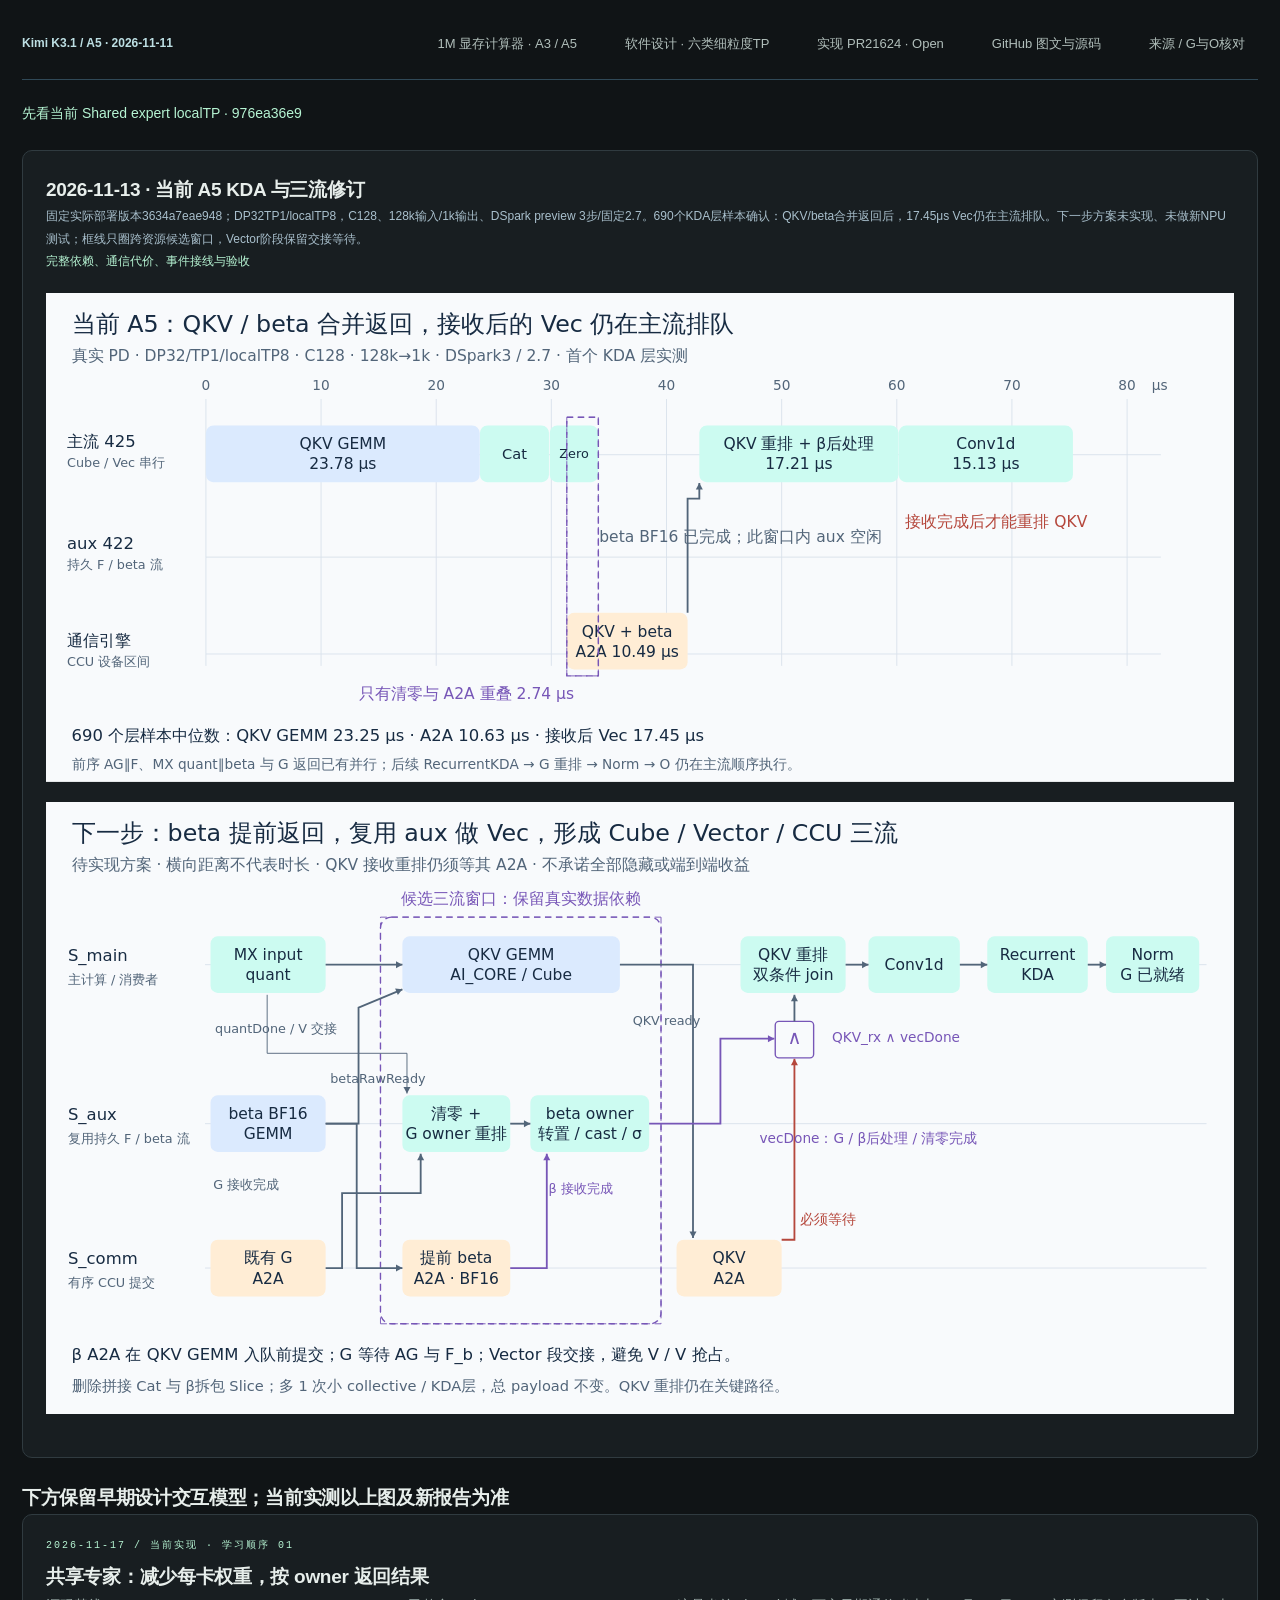
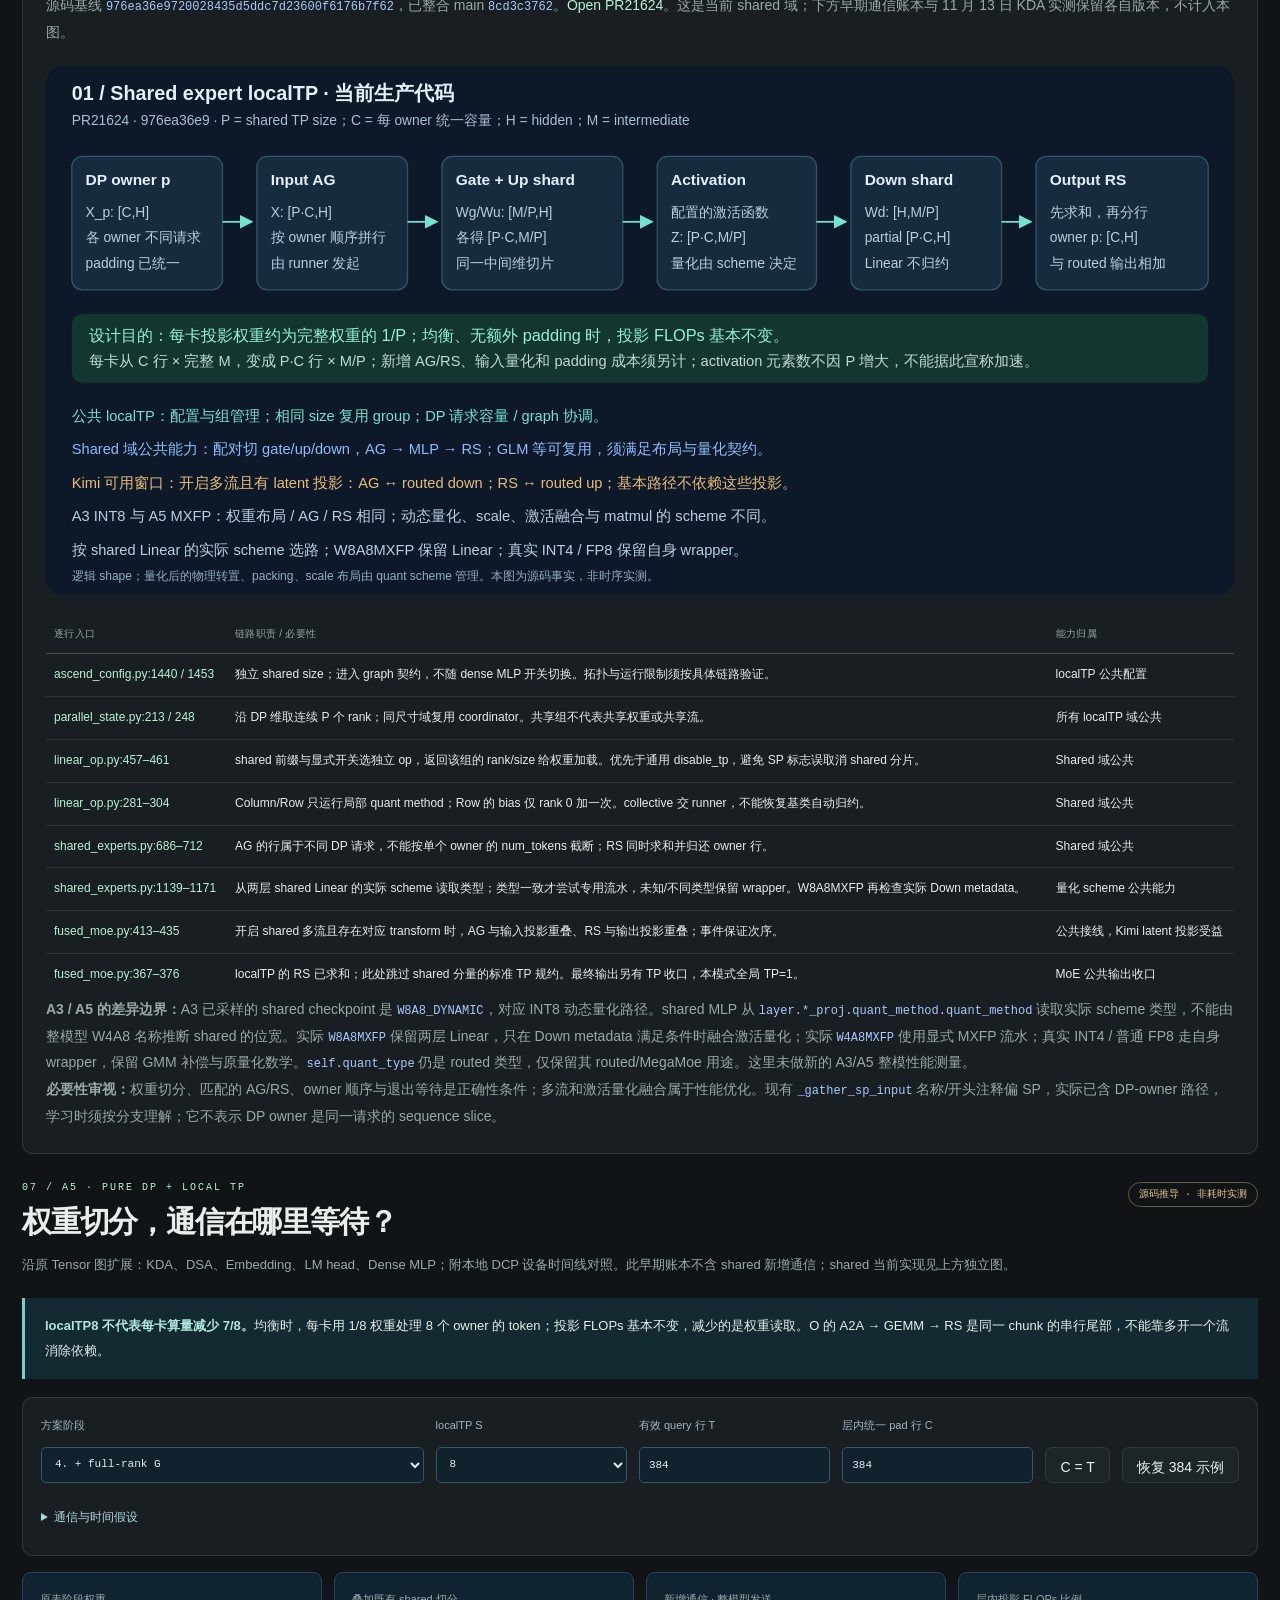
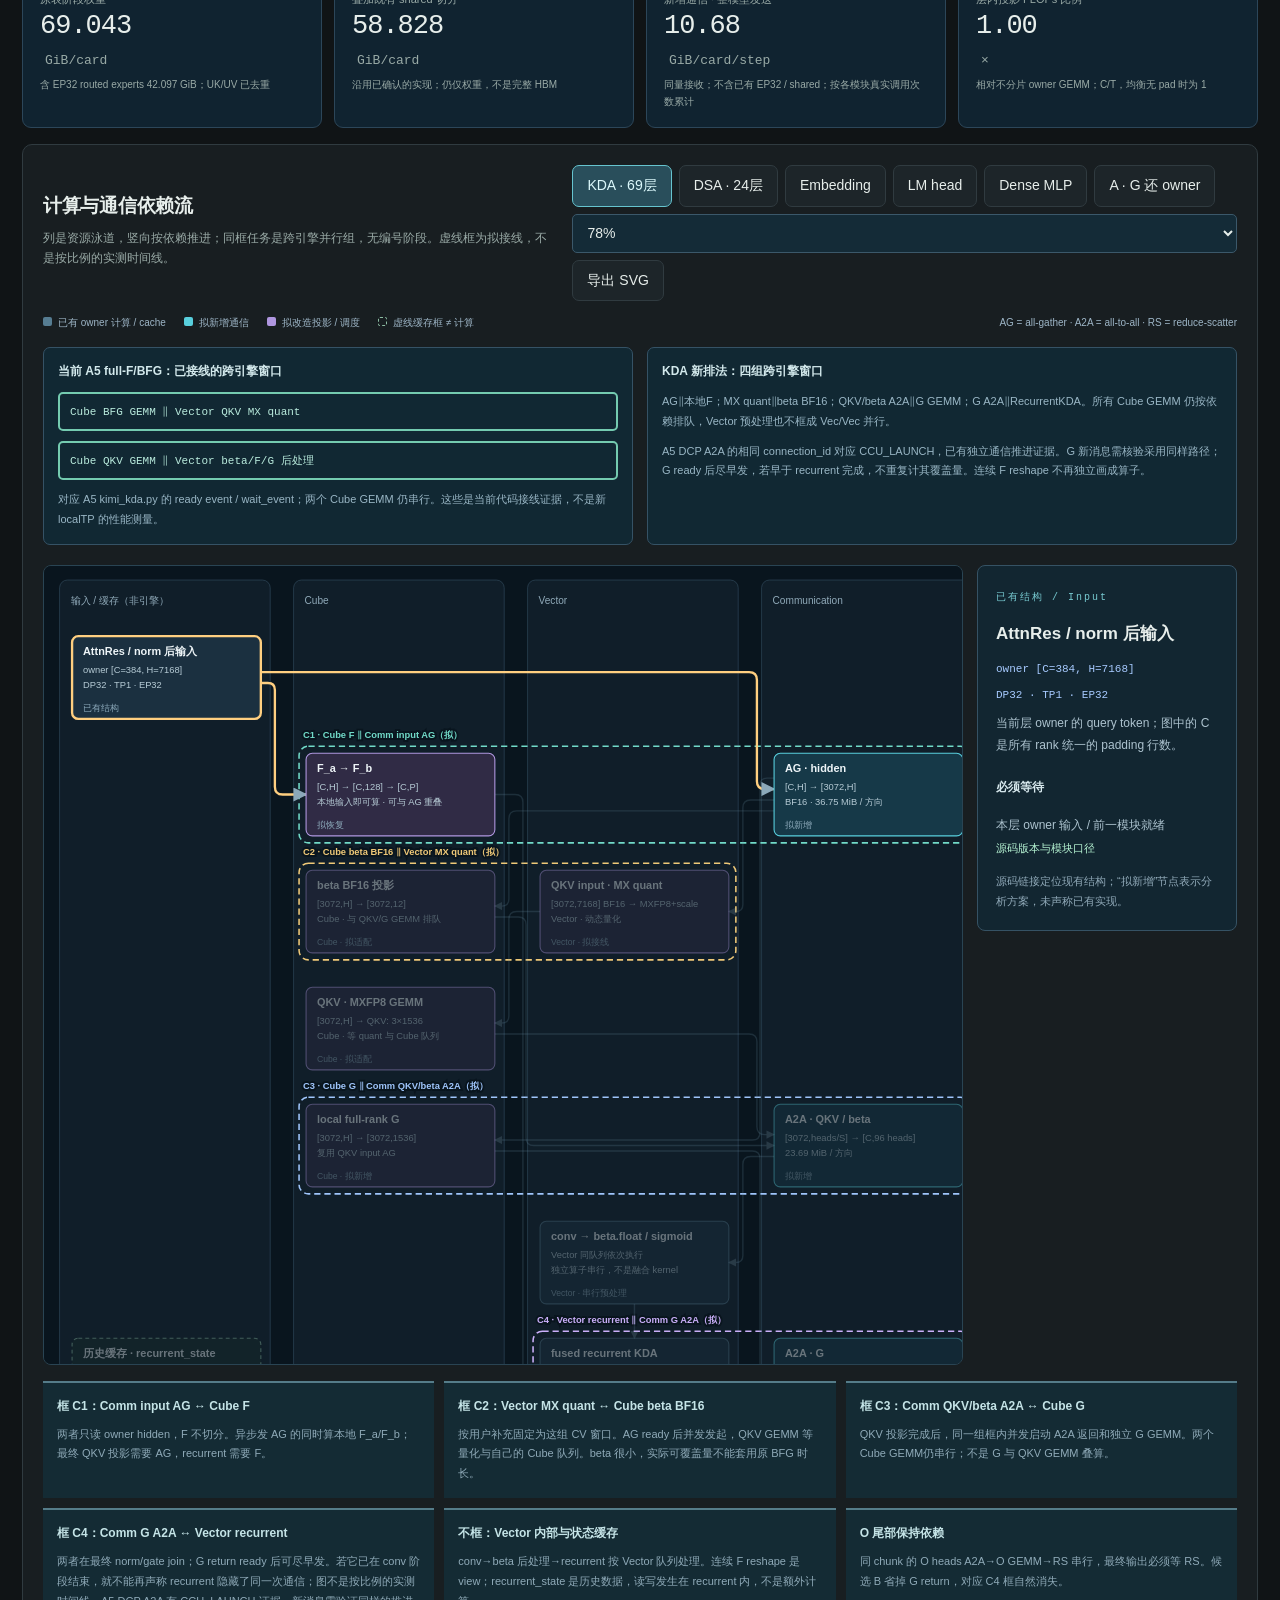
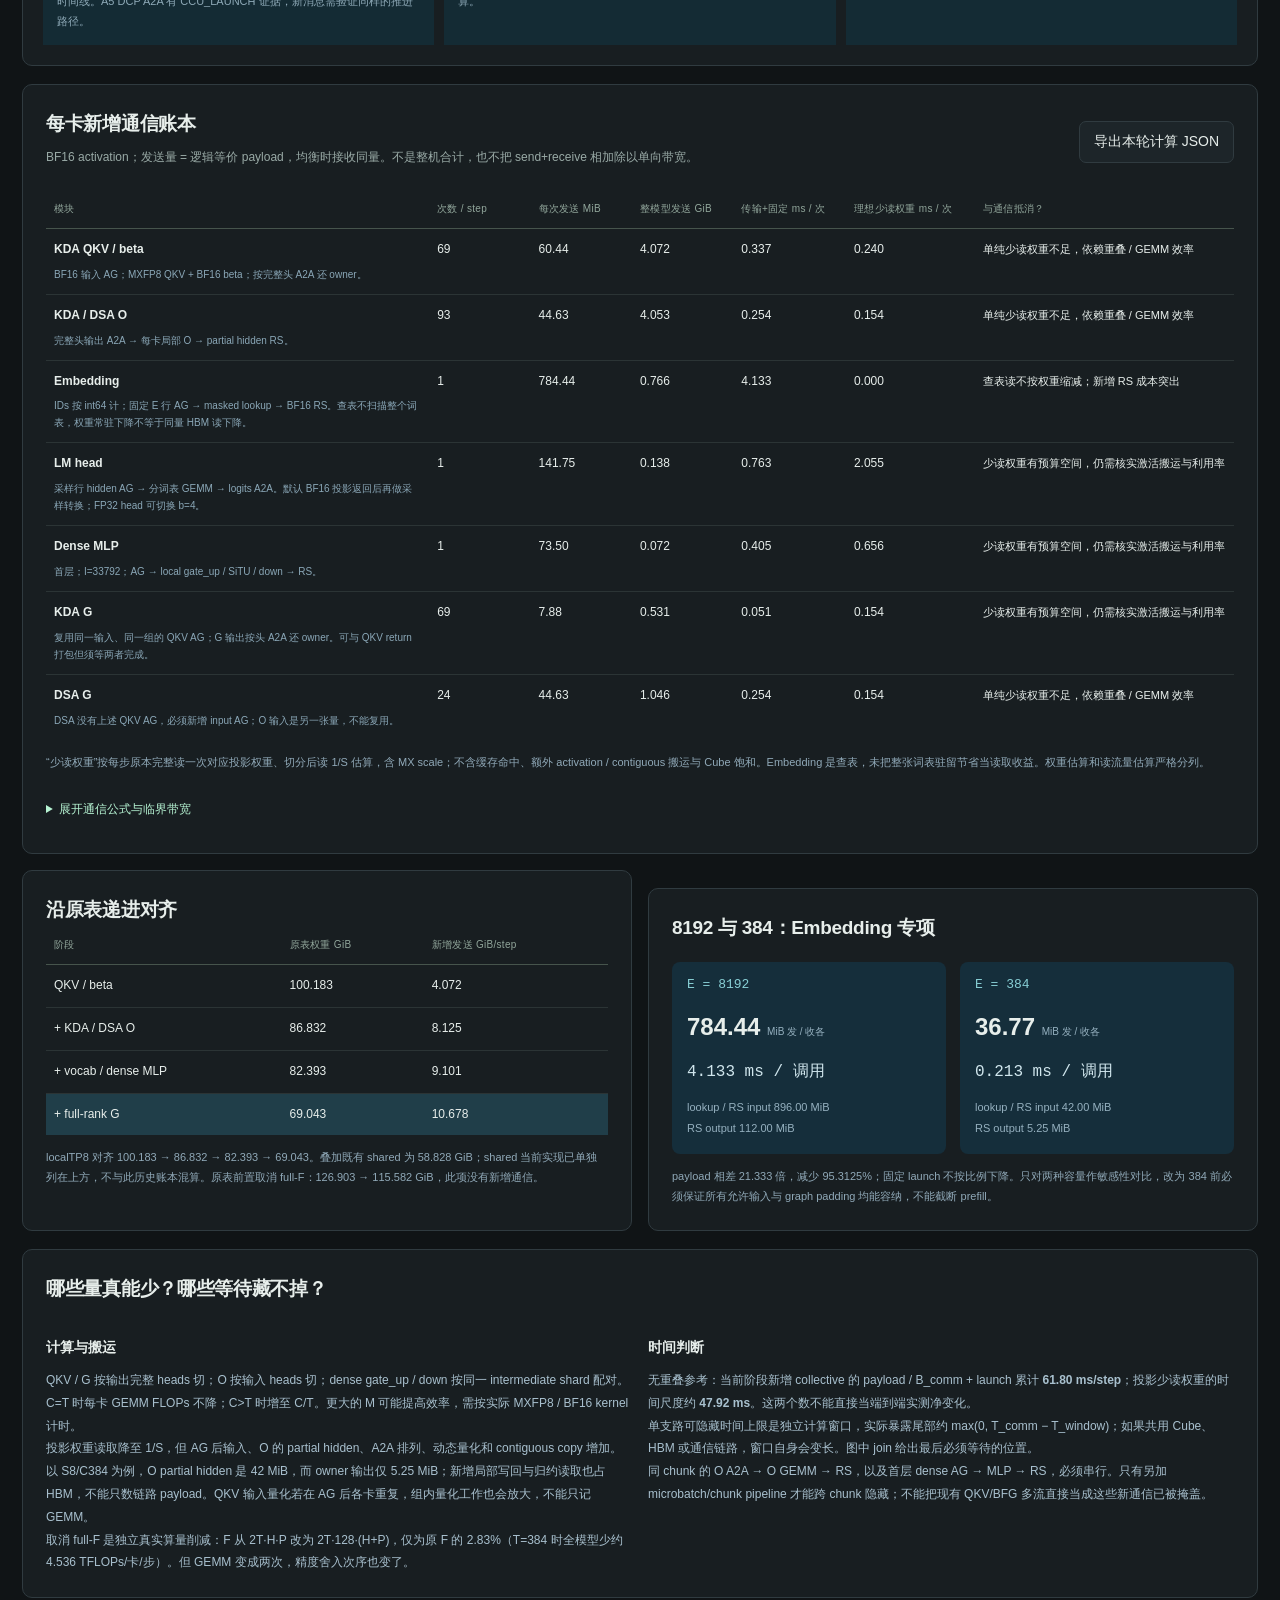
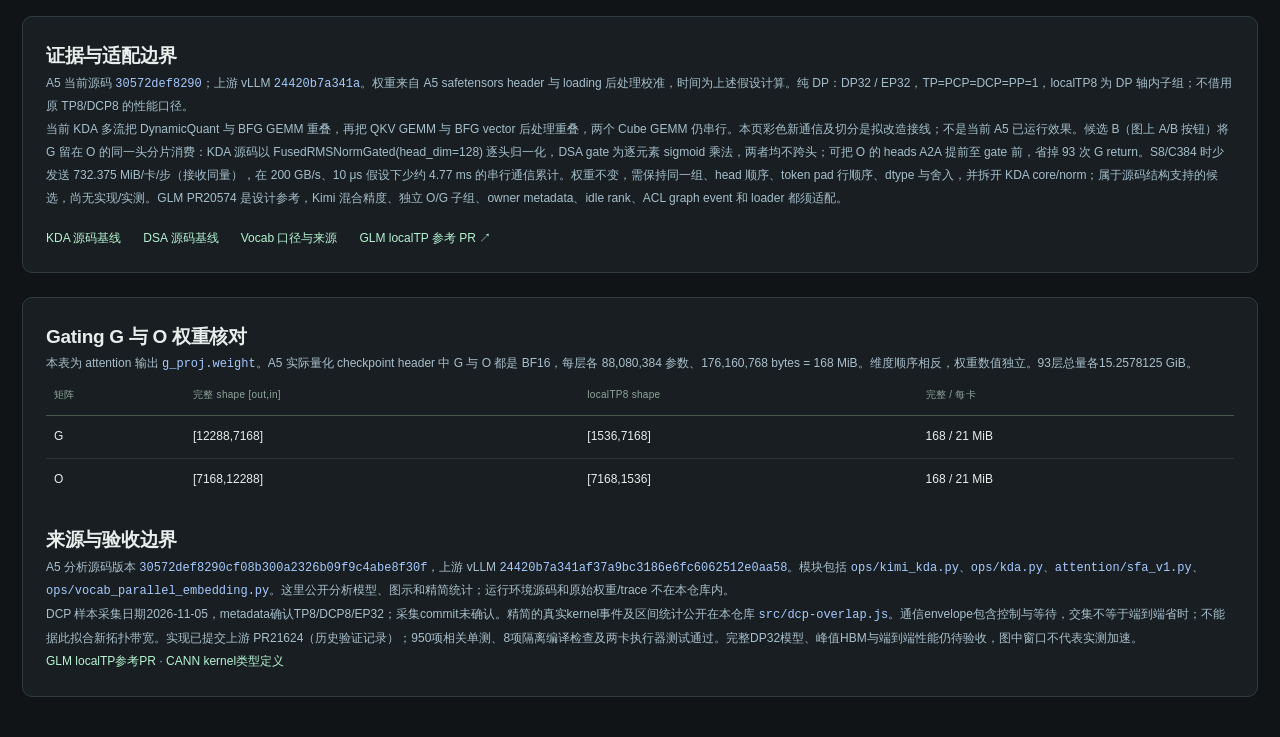
==== commit bcefcaac: "docs: sync shared scheme lesson to latest implementation" ====
--- a/docs/index.html
+++ b/docs/index.html
@@ -25,7 +25,7 @@
 .lp-chunk-cost{border-left:3px solid #d7b77c;background:#2a2b2d;padding:14px 18px;margin-top:15px}.lp-chunk-cost b{font-size:12px;color:#edcf9b}.lp-chunk-cost p,.lp-chunk-cost small{font-size:11px;color:#b9c4ca;line-height:1.85;display:block}.lp-chunk-cost strong{color:#f3dbaa}
 
 .public-wrap{max-width:1900px;margin:auto;padding:22px}body[data-page=localtp] main{padding:0;max-width:none}.public-nav{display:flex;align-items:center;gap:22px;flex-wrap:wrap;max-width:1856px;margin:0 auto 22px;padding-bottom:14px;border-bottom:1px solid #304957;font-size:12px}.public-nav b{margin-right:auto;color:#bddfe3}.public-evidence{margin:24px 0}.public-evidence p{font-size:12px;line-height:1.9;color:#a9c0cd}.public-evidence code{overflow-wrap:anywhere}@media(max-width:700px){.public-wrap{padding:14px}.public-nav{gap:12px}}
-</style></head><body data-page="localtp"><div class="public-wrap"><nav class="public-nav"><b>Kimi K3.1 / A5 · 2026-11-11</b><a href="memory.html">1M 显存计算器 · A3 / A5</a><a href="https://github.com/Dawn952/kimi-k31-a5-analysis/blob/main/design/README.md">软件设计 · 六类细粒度TP</a><a href="https://github.com/vllm-project/vllm-ascend/pull/21624">实现 PR21624 · Open</a><a href="https://github.com/Dawn952/kimi-k31-a5-analysis">GitHub 图文与源码</a><a href="#source-evidence">来源 / G与O核对</a></nav><p><a href="#shared-current">先看当前 Shared expert localTP · 411236ee9</a></p><section class="panel public-evidence kda-current"><h2>2026-11-13 · 当前 A5 KDA 与三流修订</h2><p>固定实际部署版本3634a7eae948；DP32TP1/localTP8，C128、128k输入/1k输出、DSpark preview 3步/固定2.7。690个KDA层样本确认：QKV/beta合并返回后，17.45μs Vec仍在主流排队。下一步方案未实现、未做新NPU测试；框线只圈跨资源候选窗口，Vector阶段保留交接等待。</p><p><a href="https://github.com/Dawn952/kimi-k31-a5-analysis/blob/main/design/a5-kda-three-streams-20261113.md">完整依赖、通信代价、事件接线与验收</a></p><style>.kda-current svg{display:block;width:100%;height:auto;margin:20px 0}</style><svg xmlns="http://www.w3.org/2000/svg" width="1300" height="535" viewBox="0 0 1300 535">
+</style></head><body data-page="localtp"><div class="public-wrap"><nav class="public-nav"><b>Kimi K3.1 / A5 · 2026-11-11</b><a href="memory.html">1M 显存计算器 · A3 / A5</a><a href="https://github.com/Dawn952/kimi-k31-a5-analysis/blob/main/design/README.md">软件设计 · 六类细粒度TP</a><a href="https://github.com/vllm-project/vllm-ascend/pull/21624">实现 PR21624 · Open</a><a href="https://github.com/Dawn952/kimi-k31-a5-analysis">GitHub 图文与源码</a><a href="#source-evidence">来源 / G与O核对</a></nav><p><a href="#shared-current">先看当前 Shared expert localTP · 976ea36e9</a></p><section class="panel public-evidence kda-current"><h2>2026-11-13 · 当前 A5 KDA 与三流修订</h2><p>固定实际部署版本3634a7eae948；DP32TP1/localTP8，C128、128k输入/1k输出、DSpark preview 3步/固定2.7。690个KDA层样本确认：QKV/beta合并返回后，17.45μs Vec仍在主流排队。下一步方案未实现、未做新NPU测试；框线只圈跨资源候选窗口，Vector阶段保留交接等待。</p><p><a href="https://github.com/Dawn952/kimi-k31-a5-analysis/blob/main/design/a5-kda-three-streams-20261113.md">完整依赖、通信代价、事件接线与验收</a></p><style>.kda-current svg{display:block;width:100%;height:auto;margin:20px 0}</style><svg xmlns="http://www.w3.org/2000/svg" width="1300" height="535" viewBox="0 0 1300 535">
 <rect width="1300" height="535" fill="#f8fafc"/>
 <text x="28" y="43" text-anchor="start" font-family="Microsoft YaHei,DejaVu Sans,sans-serif" font-size="26" fill="#172b42">当前 A5：QKV / beta 合并返回，接收后的 Vec 仍在主流排队</text>
 <text x="28" y="74" text-anchor="start" font-family="Microsoft YaHei,DejaVu Sans,sans-serif" font-size="17" fill="#526579">真实 PD · DP32/TP1/localTP8 · C128 · 128k→1k · DSpark3 / 2.7 · 首个 KDA 层实测</text>
@@ -474,7 +474,7 @@
 ;
 /* Source-aligned lesson; independent from the historical communication ledger. */
 (function(root){
-  const head='411236ee9ddb272267ea5f6d83430432d6086a30';
+  const head='976ea36e9720028435d5ddc7d23600f6176b7f62';
   const source=(file,line)=>`https://github.com/Dawn952/vllm-ascend/blob/${head}/vllm_ascend/${file}#L${line}`;
   const svg=`<svg xmlns="http://www.w3.org/2000/svg" viewBox="0 0 1380 615" role="img" aria-labelledby="shared-title shared-desc">
   <title id="shared-title">Shared expert localTP：权重分片与 owner 行返回</title>
@@ -483,7 +483,7 @@
   <rect width="1380" height="615" rx="20" fill="#0d1928"/>
   <g font-family="Segoe UI,Microsoft YaHei,sans-serif" fill="#e5eff8">
   <text x="30" y="40" font-size="23" font-weight="700">01 / Shared expert localTP · 当前生产代码</text>
-  <text x="30" y="69" font-size="16" fill="#a9bfce">PR21624 · 411236ee9 · P = shared TP size；C = 每 owner 统一容量；H = hidden；M = intermediate</text>
+  <text x="30" y="69" font-size="16" fill="#a9bfce">PR21624 · 976ea36e9 · P = shared TP size；C = 每 owner 统一容量；H = hidden；M = intermediate</text>
   <g fill="#162b3e" stroke="#355367" stroke-width="1.5">
     <rect x="30" y="105" width="175" height="155" rx="12"/>
     <rect x="245" y="105" width="175" height="155" rx="12"/>
@@ -501,20 +501,20 @@
     <text x="46" y="175">X_p: [C,H]</text><text x="46" y="204">各 owner 不同请求</text><text x="46" y="235">padding 已统一</text>
     <text x="261" y="175">X: [P·C,H]</text><text x="261" y="204">按 owner 顺序拼行</text><text x="261" y="235">由 runner 发起</text>
     <text x="476" y="175">Wg/Wu: [M/P,H]</text><text x="476" y="204">各得 [P·C,M/P]</text><text x="476" y="235">同一中间维切片</text>
-    <text x="726" y="175">Act(gate) × up</text><text x="726" y="204">Z: [P·C,M/P]</text><text x="726" y="235">量化由 scheme 决定</text>
+    <text x="726" y="175">配置的激活函数</text><text x="726" y="204">Z: [P·C,M/P]</text><text x="726" y="235">量化由 scheme 决定</text>
     <text x="951" y="175">Wd: [H,M/P]</text><text x="951" y="204">partial [P·C,H]</text><text x="951" y="235">Linear 不归约</text>
     <text x="1166" y="175">先求和，再分行</text><text x="1166" y="204">owner p: [C,H]</text><text x="1166" y="235">与 routed 输出相加</text>
   </g>
   <g stroke="#73e4cb" stroke-width="2" marker-end="url(#shared-arrow)"><path d="M205 181H239"/><path d="M420 181H454"/><path d="M670 181H704"/><path d="M895 181H929"/><path d="M1110 181H1144"/></g>
   <rect x="30" y="288" width="1320" height="80" rx="12" fill="#143631"/>
   <text x="50" y="319" font-size="19" fill="#91f3d4">设计目的：每卡投影权重约为完整权重的 1/P；均衡、无额外 padding 时，投影 FLOPs 基本不变。</text>
-  <text x="50" y="348" font-size="17" fill="#c3d9d4">每卡从 C 行 × 完整 M，变成 P·C 行 × M/P；新增 AG/RS 与量化/激活开销需单独计量，不能据此宣称加速。</text>
+  <text x="50" y="348" font-size="17" fill="#c3d9d4">每卡从 C 行 × 完整 M，变成 P·C 行 × M/P；新增 AG/RS、输入量化和 padding 成本须另计；activation 元素数不因 P 增大，不能据此宣称加速。</text>
   <g font-size="17">
   <text x="30" y="412" fill="#73e4cb">公共 localTP：配置与组管理；相同 size 复用 group；DP 请求容量 / graph 协调。</text>
   <text x="30" y="451" fill="#8dbdff">Shared 域公共能力：配对切 gate/up/down，AG → MLP → RS；GLM 等可复用，须满足布局与量化契约。</text>
-  <text x="30" y="490" fill="#e9bc79">Kimi 可用窗口：AG ↔ routed latent-down；RS ↔ routed latent-up；无该投影仍可用基本 shared 路径。</text>
+  <text x="30" y="490" fill="#e9bc79">Kimi 可用窗口：开启多流且有 latent 投影：AG ↔ routed down；RS ↔ routed up；基本路径不依赖这些投影。</text>
   <text x="30" y="529" fill="#b9d0de">A3 INT8 与 A5 MXFP：权重布局 / AG / RS 相同；动态量化、scale、激活融合与 matmul 的 scheme 不同。</text>
-  <text x="30" y="568" fill="#b9d0de">按 routed QuantType 初选；W8A8MXFP 分支保留 Linear。路径名不能证明 shared 实际权重位宽。</text>
+  <text x="30" y="568" fill="#b9d0de">按 shared Linear 的实际 scheme 选路；W8A8MXFP 保留 Linear；真实 INT4 / FP8 保留自身 wrapper。</text>
   <text x="30" y="597" font-size="14" fill="#93adbf">逻辑 shape；量化后的物理转置、packing、scale 布局由 quant scheme 管理。本图为源码事实，非时序实测。</text>
   </g></svg>`;
   const link=(label,file,line)=>`<a href="${source(file,line)}">${label}</a>`;
@@ -529,11 +529,11 @@
     <tr><td>${link('linear_op.py:457–461','ops/linear_op.py',457)}</td><td>shared 前缀与显式开关选独立 op，返回该组的 rank/size 给权重加载。优先于通用 disable_tp，避免 SP 标志误取消 shared 分片。</td><td>Shared 域公共</td></tr>
     <tr><td>${link('linear_op.py:281–304','ops/linear_op.py',281)}</td><td>Column/Row 只运行局部 quant method；Row 的 bias 仅 rank 0 加一次。collective 交 runner，不能恢复基类自动归约。</td><td>Shared 域公共</td></tr>
     <tr><td>${link('shared_experts.py:686–712','ops/fused_moe/shared_experts.py',686)}</td><td>AG 的行属于不同 DP 请求，不能按单个 owner 的 num_tokens 截断；RS 同时求和并归还 owner 行。</td><td>Shared 域公共</td></tr>
-    <tr><td>${link('shared_experts.py:1141–1167','ops/fused_moe/shared_experts.py',1141)}</td><td>当前按 routed QuantType 与 shared weight_scale/LoRA 条件初选路径；W8A8MXFP 分支再检查实际 Down scheme/metadata，保留 scale 与算子语义。</td><td>量化 scheme 公共能力</td></tr>
-    <tr><td>${link('fused_moe.py:413–435','ops/fused_moe/fused_moe.py',413)}</td><td>AG 与 routed 输入投影重叠；RS 与输出投影重叠。事件等待防止跨流与通信次序失配。</td><td>公共接线，Kimi latent 投影受益</td></tr>
-    <tr><td>${link('fused_moe.py:367–376','ops/fused_moe/fused_moe.py',367)}</td><td>localTP 的 RS 已求和；退出时跳过标准 TP 的额外 all-reduce，避免重复归约。</td><td>MoE 公共输出收口</td></tr>
+    <tr><td>${link('shared_experts.py:1139–1171','ops/fused_moe/shared_experts.py',1139)}</td><td>从两层 shared Linear 的实际 scheme 读取类型；类型一致才尝试专用流水，未知/不同类型保留 wrapper。W8A8MXFP 再检查实际 Down metadata。</td><td>量化 scheme 公共能力</td></tr>
+    <tr><td>${link('fused_moe.py:413–435','ops/fused_moe/fused_moe.py',413)}</td><td>开启 shared 多流且存在对应 transform 时，AG 与输入投影重叠、RS 与输出投影重叠；事件保证次序。</td><td>公共接线，Kimi latent 投影受益</td></tr>
+    <tr><td>${link('fused_moe.py:367–376','ops/fused_moe/fused_moe.py',367)}</td><td>localTP 的 RS 已求和；此处跳过 shared 分量的标准 TP 规约。最终输出另有 TP 收口，本模式全局 TP=1。</td><td>MoE 公共输出收口</td></tr>
     </tbody></table></div>
-    <p><b>A3 / A5 的差异边界：</b>A3 已采样的 shared checkpoint 是 <code>W8A8_DYNAMIC</code>，对应 INT8 动态量化路径。当前 runner 的 <code>self.quant_type</code> 来自 routed experts（<code>fused_moe.py:117 / 132</code>），不能由此推断 shared 层权重位宽。routed 类型为 <code>W8A8MXFP</code> 时保留两层 Linear，只在实际 Down scheme/metadata 满足条件时融合激活量化；routed 类型为 <code>W4A8MXFP</code> 且 shared 带 scale 时进入显式 MXFP 流水。混合量化仍须核对 shared scheme 契约，不能把枚举初选当作兼容性证明。这里未做新的 A3/A5 整模性能测量。</p>
+    <p><b>A3 / A5 的差异边界：</b>A3 已采样的 shared checkpoint 是 <code>W8A8_DYNAMIC</code>，对应 INT8 动态量化路径。shared MLP 从 <code>layer.*_proj.quant_method.quant_method</code> 读取实际 scheme 类型，不能由整模型 W4A8 名称推断 shared 的位宽。实际 <code>W8A8MXFP</code> 保留两层 Linear，只在 Down metadata 满足条件时融合激活量化；实际 <code>W4A8MXFP</code> 使用显式 MXFP 流水；真实 INT4 / 普通 FP8 走自身 wrapper，保留 GMM 补偿与原量化数学。<code>self.quant_type</code> 仍是 routed 类型，仅保留其 routed/MegaMoe 用途。这里未做新的 A3/A5 整模性能测量。</p>
     <p><b>必要性审视：</b>权重切分、匹配的 AG/RS、owner 顺序与退出等待是正确性条件；多流和激活量化融合属于性能优化。现有 <code>_gather_sp_input</code> 名称/开头注释偏 SP，实际已含 DP-owner 路径，学习时须按分支理解；它不表示 DP owner 是同一请求的 sequence slice。</p>
   </section>`;}
   const api={head,source,svg,render};
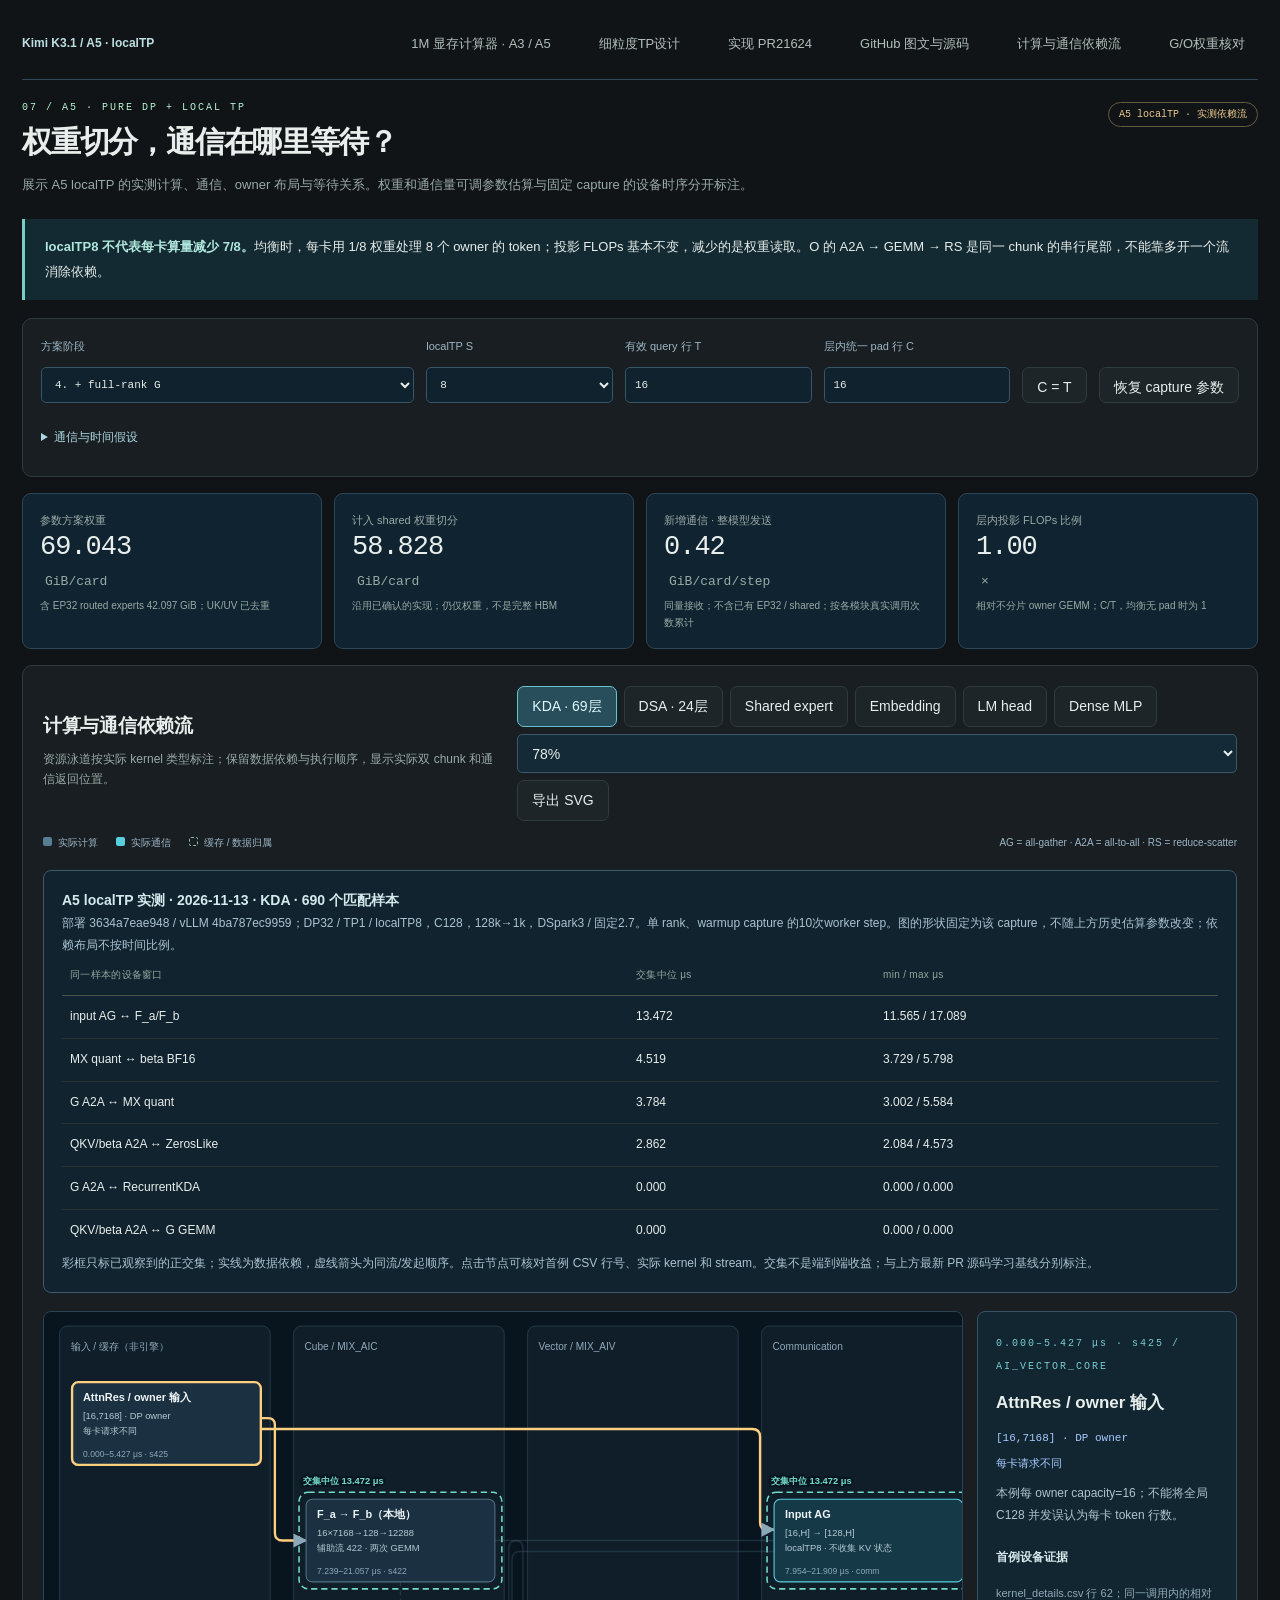
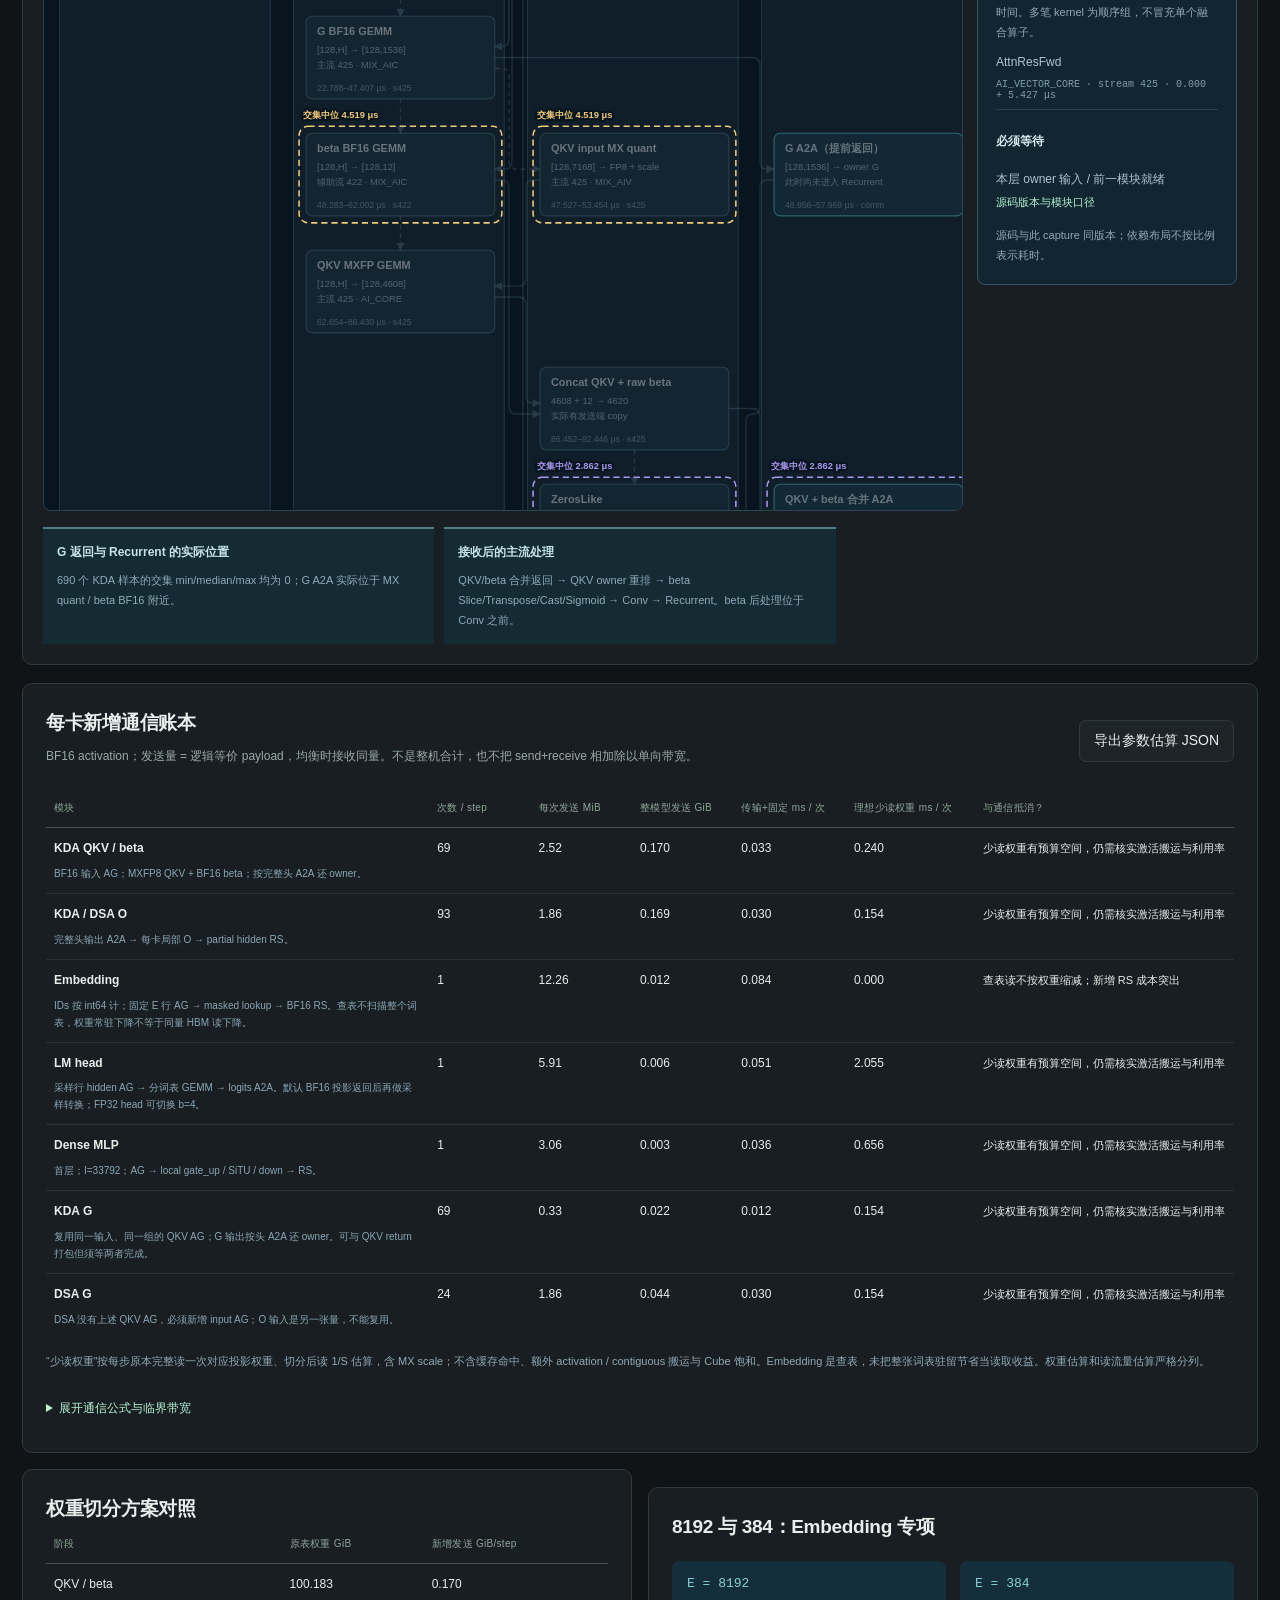
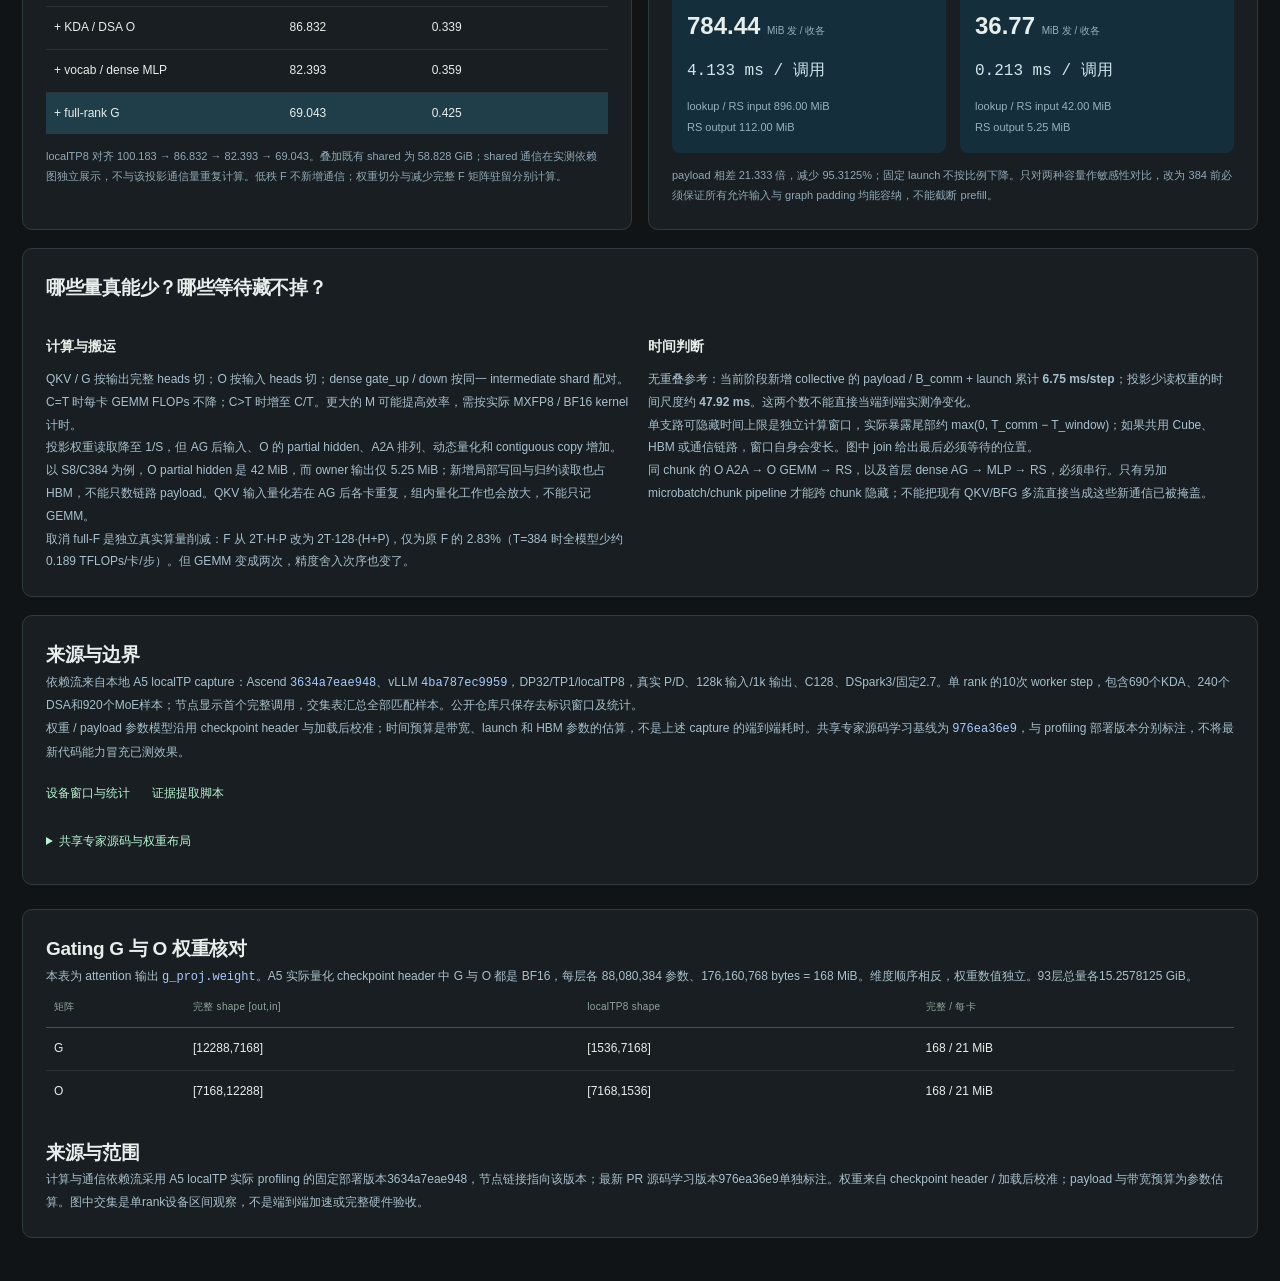
==== commit 6f08dcda: "docs: align dependency flows with measured A5 localTP execution" ====
--- a/docs/index.html
+++ b/docs/index.html
@@ -24,166 +24,12 @@
 
 .lp-chunk-cost{border-left:3px solid #d7b77c;background:#2a2b2d;padding:14px 18px;margin-top:15px}.lp-chunk-cost b{font-size:12px;color:#edcf9b}.lp-chunk-cost p,.lp-chunk-cost small{font-size:11px;color:#b9c4ca;line-height:1.85;display:block}.lp-chunk-cost strong{color:#f3dbaa}
 
+.lp-profile-proof{background:#11232f;border:1px solid #3d596c;padding:18px;border-radius:8px;margin:18px 0}.lp-profile-proof b{color:#d3e9ec}.lp-profile-proof p{font-size:12px;line-height:1.85;color:#aac3d1}.lp-profile-proof .data-table{font-size:12px}
+
 .public-wrap{max-width:1900px;margin:auto;padding:22px}body[data-page=localtp] main{padding:0;max-width:none}.public-nav{display:flex;align-items:center;gap:22px;flex-wrap:wrap;max-width:1856px;margin:0 auto 22px;padding-bottom:14px;border-bottom:1px solid #304957;font-size:12px}.public-nav b{margin-right:auto;color:#bddfe3}.public-evidence{margin:24px 0}.public-evidence p{font-size:12px;line-height:1.9;color:#a9c0cd}.public-evidence code{overflow-wrap:anywhere}@media(max-width:700px){.public-wrap{padding:14px}.public-nav{gap:12px}}
-</style></head><body data-page="localtp"><div class="public-wrap"><nav class="public-nav"><b>Kimi K3.1 / A5 · 2026-11-11</b><a href="memory.html">1M 显存计算器 · A3 / A5</a><a href="https://github.com/Dawn952/kimi-k31-a5-analysis/blob/main/design/README.md">软件设计 · 六类细粒度TP</a><a href="https://github.com/vllm-project/vllm-ascend/pull/21624">实现 PR21624 · Open</a><a href="https://github.com/Dawn952/kimi-k31-a5-analysis">GitHub 图文与源码</a><a href="#source-evidence">来源 / G与O核对</a></nav><p><a href="#shared-current">先看当前 Shared expert localTP · 976ea36e9</a></p><section class="panel public-evidence kda-current"><h2>2026-11-13 · 当前 A5 KDA 与三流修订</h2><p>固定实际部署版本3634a7eae948；DP32TP1/localTP8，C128、128k输入/1k输出、DSpark preview 3步/固定2.7。690个KDA层样本确认：QKV/beta合并返回后，17.45μs Vec仍在主流排队。下一步方案未实现、未做新NPU测试；框线只圈跨资源候选窗口，Vector阶段保留交接等待。</p><p><a href="https://github.com/Dawn952/kimi-k31-a5-analysis/blob/main/design/a5-kda-three-streams-20261113.md">完整依赖、通信代价、事件接线与验收</a></p><style>.kda-current svg{display:block;width:100%;height:auto;margin:20px 0}</style><svg xmlns="http://www.w3.org/2000/svg" width="1300" height="535" viewBox="0 0 1300 535">
-<rect width="1300" height="535" fill="#f8fafc"/>
-<text x="28" y="43" text-anchor="start" font-family="Microsoft YaHei,DejaVu Sans,sans-serif" font-size="26" fill="#172b42">当前 A5：QKV / beta 合并返回，接收后的 Vec 仍在主流排队</text>
-<text x="28" y="74" text-anchor="start" font-family="Microsoft YaHei,DejaVu Sans,sans-serif" font-size="17" fill="#526579">真实 PD · DP32/TP1/localTP8 · C128 · 128k→1k · DSpark3 / 2.7 · 首个 KDA 层实测</text>
-<polyline points="175.0,116 175.0,408" fill="none" stroke="#d9e2ec" stroke-width="1"/>
-<text x="175.0" y="106" text-anchor="middle" font-family="Microsoft YaHei,DejaVu Sans,sans-serif" font-size="15" fill="#526579">0</text>
-<polyline points="301.0,116 301.0,408" fill="none" stroke="#d9e2ec" stroke-width="1"/>
-<text x="301.0" y="106" text-anchor="middle" font-family="Microsoft YaHei,DejaVu Sans,sans-serif" font-size="15" fill="#526579">10</text>
-<polyline points="427.0,116 427.0,408" fill="none" stroke="#d9e2ec" stroke-width="1"/>
-<text x="427.0" y="106" text-anchor="middle" font-family="Microsoft YaHei,DejaVu Sans,sans-serif" font-size="15" fill="#526579">20</text>
-<polyline points="553.0,116 553.0,408" fill="none" stroke="#d9e2ec" stroke-width="1"/>
-<text x="553.0" y="106" text-anchor="middle" font-family="Microsoft YaHei,DejaVu Sans,sans-serif" font-size="15" fill="#526579">30</text>
-<polyline points="679.0,116 679.0,408" fill="none" stroke="#d9e2ec" stroke-width="1"/>
-<text x="679.0" y="106" text-anchor="middle" font-family="Microsoft YaHei,DejaVu Sans,sans-serif" font-size="15" fill="#526579">40</text>
-<polyline points="805.0,116 805.0,408" fill="none" stroke="#d9e2ec" stroke-width="1"/>
-<text x="805.0" y="106" text-anchor="middle" font-family="Microsoft YaHei,DejaVu Sans,sans-serif" font-size="15" fill="#526579">50</text>
-<polyline points="931.0,116 931.0,408" fill="none" stroke="#d9e2ec" stroke-width="1"/>
-<text x="931.0" y="106" text-anchor="middle" font-family="Microsoft YaHei,DejaVu Sans,sans-serif" font-size="15" fill="#526579">60</text>
-<polyline points="1057.0,116 1057.0,408" fill="none" stroke="#d9e2ec" stroke-width="1"/>
-<text x="1057.0" y="106" text-anchor="middle" font-family="Microsoft YaHei,DejaVu Sans,sans-serif" font-size="15" fill="#526579">70</text>
-<polyline points="1183.0,116 1183.0,408" fill="none" stroke="#d9e2ec" stroke-width="1"/>
-<text x="1183.0" y="106" text-anchor="middle" font-family="Microsoft YaHei,DejaVu Sans,sans-serif" font-size="15" fill="#526579">80</text>
-<text x="1210" y="106" text-anchor="start" font-family="Microsoft YaHei,DejaVu Sans,sans-serif" font-size="15" fill="#526579">μs</text>
-<polyline points="175,177 1220,177" fill="none" stroke="#d9e2ec" stroke-width="1"/>
-<text x="23" y="168" text-anchor="start" font-family="Microsoft YaHei,DejaVu Sans,sans-serif" font-size="18" fill="#172b42">主流 425</text>
-<text x="23" y="190" text-anchor="start" font-family="Microsoft YaHei,DejaVu Sans,sans-serif" font-size="14" fill="#526579">Cube / Vec 串行</text>
-<polyline points="175,289 1220,289" fill="none" stroke="#d9e2ec" stroke-width="1"/>
-<text x="23" y="280" text-anchor="start" font-family="Microsoft YaHei,DejaVu Sans,sans-serif" font-size="18" fill="#172b42">aux 422</text>
-<text x="23" y="302" text-anchor="start" font-family="Microsoft YaHei,DejaVu Sans,sans-serif" font-size="14" fill="#526579">持久 F / beta 流</text>
-<polyline points="175,395 1220,395" fill="none" stroke="#d9e2ec" stroke-width="1"/>
-<text x="23" y="386" text-anchor="start" font-family="Microsoft YaHei,DejaVu Sans,sans-serif" font-size="18" fill="#172b42">通信引擎</text>
-<text x="23" y="408" text-anchor="start" font-family="Microsoft YaHei,DejaVu Sans,sans-serif" font-size="14" fill="#526579">CCU 设备区间</text>
-<rect x="175.0" y="145" width="299.57759999999996" height="62" rx="8" fill="#dbeafe" stroke="none" stroke-width="1.5"/>
-<text x="324.7888" y="171.0" text-anchor="middle" font-family="Microsoft YaHei,DejaVu Sans,sans-serif" font-size="17" fill="#172b42">QKV GEMM</text>
-<text x="324.7888" y="193.0" text-anchor="middle" font-family="Microsoft YaHei,DejaVu Sans,sans-serif" font-size="17" fill="#172b42">23.78 μs</text>
-<rect x="474.8547999999999" y="145" width="75.5244" height="62" rx="8" fill="#ccfbf1" stroke="none" stroke-width="1.5"/>
-<text x="512.6169999999998" y="181.5" text-anchor="middle" font-family="Microsoft YaHei,DejaVu Sans,sans-serif" font-size="16" fill="#172b42">Cat</text>
-<rect x="551.2737999999999" y="145" width="53.159400000000005" height="62" rx="8" fill="#ccfbf1" stroke="none" stroke-width="1.5"/>
-<text x="577.8534999999999" y="180.5" text-anchor="middle" font-family="Microsoft YaHei,DejaVu Sans,sans-serif" font-size="14" fill="#172b42">Zero</text>
-<rect x="714.9225999999999" y="145" width="217.94220000000013" height="62" rx="8" fill="#ccfbf1" stroke="none" stroke-width="1.5"/>
-<text x="823.8937" y="171.0" text-anchor="middle" font-family="Microsoft YaHei,DejaVu Sans,sans-serif" font-size="17" fill="#172b42">QKV 重排 + β后处理</text>
-<text x="823.8937" y="193.0" text-anchor="middle" font-family="Microsoft YaHei,DejaVu Sans,sans-serif" font-size="17" fill="#172b42">17.21 μs</text>
-<rect x="933.1419999999999" y="145" width="190.6128" height="62" rx="8" fill="#ccfbf1" stroke="none" stroke-width="1.5"/>
-<text x="1028.4484" y="171.0" text-anchor="middle" font-family="Microsoft YaHei,DejaVu Sans,sans-serif" font-size="17" fill="#172b42">Conv1d</text>
-<text x="1028.4484" y="193.0" text-anchor="middle" font-family="Microsoft YaHei,DejaVu Sans,sans-serif" font-size="17" fill="#172b42">15.13 μs</text>
-<text x="760" y="273" text-anchor="middle" font-family="Microsoft YaHei,DejaVu Sans,sans-serif" font-size="17" fill="#526579">beta BF16 已完成；此窗口内 aux 空闲</text>
-<rect x="569.8966" y="350" width="132.1866" height="62" rx="8" fill="#ffedd5" stroke="none" stroke-width="1.5"/>
-<text x="635.9899" y="376.0" text-anchor="middle" font-family="Microsoft YaHei,DejaVu Sans,sans-serif" font-size="17" fill="#172b42">QKV + beta</text>
-<text x="635.9899" y="398.0" text-anchor="middle" font-family="Microsoft YaHei,DejaVu Sans,sans-serif" font-size="17" fill="#172b42">A2A 10.49 μs</text>
-<polyline points="569.8966,136 604.4331999999998,136" fill="none" stroke="#7756b7" stroke-width="1" stroke-dasharray="7 5"/>
-<polyline points="604.4331999999998,136 604.4331999999998,419" fill="none" stroke="#7756b7" stroke-width="1" stroke-dasharray="7 5"/>
-<polyline points="604.4331999999998,419 569.8966,419" fill="none" stroke="#7756b7" stroke-width="1" stroke-dasharray="7 5"/>
-<polyline points="569.8966,419 569.8966,136" fill="none" stroke="#7756b7" stroke-width="1" stroke-dasharray="7 5"/>
-<rect x="569.8966" y="136" width="34.536599999999815" height="283" rx="0" fill="none" stroke="#7756b7" stroke-width="1.5" stroke-dasharray="7 5"/>
-<text x="460" y="444" text-anchor="middle" font-family="Microsoft YaHei,DejaVu Sans,sans-serif" font-size="17" fill="#7756b7">只有清零与 A2A 重叠 2.74 μs</text>
-<polyline points="702.0832,350 702.0832,225 714.9225999999999,225 714.9225999999999,208" fill="none" stroke="#526579" stroke-width="2"/>
-<polygon points="714.9225999999999,208 718.7580043088335,215.02066049512297 711.0871956911662,215.02066049512297" fill="#526579"/>
-<text x="1040" y="256" text-anchor="middle" font-family="Microsoft YaHei,DejaVu Sans,sans-serif" font-size="17" fill="#b5473c">接收完成后才能重排 QKV</text>
-<text x="28" y="490" text-anchor="start" font-family="Microsoft YaHei,DejaVu Sans,sans-serif" font-size="18" fill="#172b42">690 个层样本中位数：QKV GEMM 23.25 μs  ·  A2A 10.63 μs  ·  接收后 Vec 17.45 μs</text>
-<text x="28" y="521" text-anchor="start" font-family="Microsoft YaHei,DejaVu Sans,sans-serif" font-size="15" fill="#526579">前序 AG∥F、MX quant∥beta 与 G 返回已有并行；后续 RecurrentKDA → G 重排 → Norm → O 仍在主流顺序执行。</text>
-</svg><svg xmlns="http://www.w3.org/2000/svg" width="1300" height="670" viewBox="0 0 1300 670">
-<rect width="1300" height="670" fill="#f8fafc"/>
-<text x="28" y="43" text-anchor="start" font-family="Microsoft YaHei,DejaVu Sans,sans-serif" font-size="26" fill="#172b42">下一步：beta 提前返回，复用 aux 做 Vec，形成 Cube / Vector / CCU 三流</text>
-<text x="28" y="74" text-anchor="start" font-family="Microsoft YaHei,DejaVu Sans,sans-serif" font-size="17" fill="#526579">待实现方案 · 横向距离不代表时长 · QKV 接收重排仍须等其 A2A · 不承诺全部隐藏或端到端收益</text>
-<polyline points="174,178 1270,178" fill="none" stroke="#d9e2ec" stroke-width="1"/>
-<text x="24" y="174" text-anchor="start" font-family="Microsoft YaHei,DejaVu Sans,sans-serif" font-size="18" fill="#172b42">S_main</text>
-<text x="24" y="199" text-anchor="start" font-family="Microsoft YaHei,DejaVu Sans,sans-serif" font-size="14" fill="#526579">主计算 / 消费者</text>
-<polyline points="174,352 1270,352" fill="none" stroke="#d9e2ec" stroke-width="1"/>
-<text x="24" y="348" text-anchor="start" font-family="Microsoft YaHei,DejaVu Sans,sans-serif" font-size="18" fill="#172b42">S_aux</text>
-<text x="24" y="373" text-anchor="start" font-family="Microsoft YaHei,DejaVu Sans,sans-serif" font-size="14" fill="#526579">复用持久 F / beta 流</text>
-<polyline points="174,510 1270,510" fill="none" stroke="#d9e2ec" stroke-width="1"/>
-<text x="24" y="506" text-anchor="start" font-family="Microsoft YaHei,DejaVu Sans,sans-serif" font-size="18" fill="#172b42">S_comm</text>
-<text x="24" y="531" text-anchor="start" font-family="Microsoft YaHei,DejaVu Sans,sans-serif" font-size="14" fill="#526579">有序 CCU 提交</text>
-<polyline points="366,126 673,126" fill="none" stroke="#7756b7" stroke-width="1" stroke-dasharray="7 5"/>
-<polyline points="673,126 673,571" fill="none" stroke="#7756b7" stroke-width="1" stroke-dasharray="7 5"/>
-<polyline points="673,571 366,571" fill="none" stroke="#7756b7" stroke-width="1" stroke-dasharray="7 5"/>
-<polyline points="366,571 366,126" fill="none" stroke="#7756b7" stroke-width="1" stroke-dasharray="7 5"/>
-<rect x="366" y="126" width="307" height="445" rx="12" fill="none" stroke="#7756b7" stroke-width="1.5" stroke-dasharray="7 5"/>
-<text x="520" y="112" text-anchor="middle" font-family="Microsoft YaHei,DejaVu Sans,sans-serif" font-size="18" fill="#7756b7">候选三流窗口：保留真实数据依赖</text>
-<rect x="180" y="147" width="126" height="62" rx="8" fill="#ccfbf1" stroke="none" stroke-width="1.5"/>
-<text x="243.0" y="173.0" text-anchor="middle" font-family="Microsoft YaHei,DejaVu Sans,sans-serif" font-size="17" fill="#172b42">MX input</text>
-<text x="243.0" y="195.0" text-anchor="middle" font-family="Microsoft YaHei,DejaVu Sans,sans-serif" font-size="17" fill="#172b42">quant</text>
-<rect x="390" y="147" width="238" height="62" rx="8" fill="#dbeafe" stroke="none" stroke-width="1.5"/>
-<text x="509.0" y="173.0" text-anchor="middle" font-family="Microsoft YaHei,DejaVu Sans,sans-serif" font-size="17" fill="#172b42">QKV GEMM</text>
-<text x="509.0" y="195.0" text-anchor="middle" font-family="Microsoft YaHei,DejaVu Sans,sans-serif" font-size="17" fill="#172b42">AI_CORE / Cube</text>
-<rect x="760" y="147" width="115" height="62" rx="8" fill="#ccfbf1" stroke="none" stroke-width="1.5"/>
-<text x="817.5" y="173.0" text-anchor="middle" font-family="Microsoft YaHei,DejaVu Sans,sans-serif" font-size="17" fill="#172b42">QKV 重排</text>
-<text x="817.5" y="195.0" text-anchor="middle" font-family="Microsoft YaHei,DejaVu Sans,sans-serif" font-size="17" fill="#172b42">双条件 join</text>
-<rect x="900" y="147" width="100" height="62" rx="8" fill="#ccfbf1" stroke="none" stroke-width="1.5"/>
-<text x="950.0" y="184.0" text-anchor="middle" font-family="Microsoft YaHei,DejaVu Sans,sans-serif" font-size="17" fill="#172b42">Conv1d</text>
-<rect x="1030" y="147" width="110" height="62" rx="8" fill="#ccfbf1" stroke="none" stroke-width="1.5"/>
-<text x="1085.0" y="173.0" text-anchor="middle" font-family="Microsoft YaHei,DejaVu Sans,sans-serif" font-size="17" fill="#172b42">Recurrent</text>
-<text x="1085.0" y="195.0" text-anchor="middle" font-family="Microsoft YaHei,DejaVu Sans,sans-serif" font-size="17" fill="#172b42">KDA</text>
-<rect x="1160" y="147" width="102" height="62" rx="8" fill="#ccfbf1" stroke="none" stroke-width="1.5"/>
-<text x="1211.0" y="173.0" text-anchor="middle" font-family="Microsoft YaHei,DejaVu Sans,sans-serif" font-size="17" fill="#172b42">Norm</text>
-<text x="1211.0" y="195.0" text-anchor="middle" font-family="Microsoft YaHei,DejaVu Sans,sans-serif" font-size="17" fill="#172b42">G 已就绪</text>
-<rect x="180" y="321" width="126" height="62" rx="8" fill="#dbeafe" stroke="none" stroke-width="1.5"/>
-<text x="243.0" y="347.0" text-anchor="middle" font-family="Microsoft YaHei,DejaVu Sans,sans-serif" font-size="17" fill="#172b42">beta BF16</text>
-<text x="243.0" y="369.0" text-anchor="middle" font-family="Microsoft YaHei,DejaVu Sans,sans-serif" font-size="17" fill="#172b42">GEMM</text>
-<rect x="390" y="321" width="118" height="62" rx="8" fill="#ccfbf1" stroke="none" stroke-width="1.5"/>
-<text x="449.0" y="347.0" text-anchor="middle" font-family="Microsoft YaHei,DejaVu Sans,sans-serif" font-size="17" fill="#172b42">清零 +</text>
-<text x="449.0" y="369.0" text-anchor="middle" font-family="Microsoft YaHei,DejaVu Sans,sans-serif" font-size="17" fill="#172b42">G owner 重排</text>
-<rect x="530" y="321" width="130" height="62" rx="8" fill="#ccfbf1" stroke="none" stroke-width="1.5"/>
-<text x="595.0" y="347.0" text-anchor="middle" font-family="Microsoft YaHei,DejaVu Sans,sans-serif" font-size="17" fill="#172b42">beta owner</text>
-<text x="595.0" y="369.0" text-anchor="middle" font-family="Microsoft YaHei,DejaVu Sans,sans-serif" font-size="17" fill="#172b42">转置 / cast / σ</text>
-<rect x="180" y="479" width="126" height="62" rx="8" fill="#ffedd5" stroke="none" stroke-width="1.5"/>
-<text x="243.0" y="505.0" text-anchor="middle" font-family="Microsoft YaHei,DejaVu Sans,sans-serif" font-size="17" fill="#172b42">既有 G</text>
-<text x="243.0" y="527.0" text-anchor="middle" font-family="Microsoft YaHei,DejaVu Sans,sans-serif" font-size="17" fill="#172b42">A2A</text>
-<rect x="390" y="479" width="118" height="62" rx="8" fill="#ffedd5" stroke="none" stroke-width="1.5"/>
-<text x="449.0" y="505.0" text-anchor="middle" font-family="Microsoft YaHei,DejaVu Sans,sans-serif" font-size="17" fill="#172b42">提前 beta</text>
-<text x="449.0" y="527.0" text-anchor="middle" font-family="Microsoft YaHei,DejaVu Sans,sans-serif" font-size="17" fill="#172b42">A2A · BF16</text>
-<rect x="690" y="479" width="115" height="62" rx="8" fill="#ffedd5" stroke="none" stroke-width="1.5"/>
-<text x="747.5" y="505.0" text-anchor="middle" font-family="Microsoft YaHei,DejaVu Sans,sans-serif" font-size="17" fill="#172b42">QKV</text>
-<text x="747.5" y="527.0" text-anchor="middle" font-family="Microsoft YaHei,DejaVu Sans,sans-serif" font-size="17" fill="#172b42">A2A</text>
-<polyline points="306,178 390,178" fill="none" stroke="#526579" stroke-width="2"/>
-<polygon points="390,178 382.97933950487703,181.83540430883363 382.97933950487703,174.16459569116637" fill="#526579"/>
-<polyline points="875,178 900,178" fill="none" stroke="#526579" stroke-width="2"/>
-<polygon points="900,178 892.979339504877,181.83540430883363 892.979339504877,174.16459569116637" fill="#526579"/>
-<polyline points="1000,178 1030,178" fill="none" stroke="#526579" stroke-width="2"/>
-<polygon points="1030,178 1022.979339504877,181.83540430883363 1022.979339504877,174.16459569116637" fill="#526579"/>
-<polyline points="1140,178 1160,178" fill="none" stroke="#526579" stroke-width="2"/>
-<polygon points="1160,178 1152.979339504877,181.83540430883363 1152.979339504877,174.16459569116637" fill="#526579"/>
-<polyline points="508,352 530,352" fill="none" stroke="#526579" stroke-width="2"/>
-<polygon points="530,352 522.979339504877,355.83540430883363 522.979339504877,348.16459569116637" fill="#526579"/>
-<polyline points="306,352 342,352 342,225 390,205" fill="none" stroke="#526579" stroke-width="2"/>
-<polygon points="390,205 384.9945458155917,211.24062724473987 382.0442348087966,204.15988082843165" fill="#526579"/>
-<text x="311" y="308" text-anchor="start" font-family="Microsoft YaHei,DejaVu Sans,sans-serif" font-size="14" fill="#526579">betaRawReady</text>
-<polyline points="306,352 340,352 340,510 390,510" fill="none" stroke="#526579" stroke-width="2"/>
-<polygon points="390,510 382.97933950487703,513.8354043088336 382.97933950487703,506.16459569116637" fill="#526579"/>
-<polyline points="242,211 242,275 395,275 395,319" fill="none" stroke="#526579" stroke-width="1"/>
-<polygon points="395,319 391.16459569116637,311.97933950487703 398.83540430883363,311.97933950487703" fill="#526579"/>
-<text x="185" y="253" text-anchor="start" font-family="Microsoft YaHei,DejaVu Sans,sans-serif" font-size="14" fill="#526579">quantDone / V 交接</text>
-<polyline points="508,510 548,510 548,385" fill="none" stroke="#7756b7" stroke-width="2"/>
-<polygon points="548,385 551.8354043088336,392.02066049512297 544.1645956911664,392.02066049512297" fill="#7756b7"/>
-<text x="550" y="428" text-anchor="start" font-family="Microsoft YaHei,DejaVu Sans,sans-serif" font-size="14" fill="#7756b7">β 接收完成</text>
-<polyline points="306,510 324,510 324,428 410,428 410,385" fill="none" stroke="#526579" stroke-width="2"/>
-<polygon points="410,385 413.83540430883363,392.02066049512297 406.16459569116637,392.02066049512297" fill="#526579"/>
-<text x="183" y="424" text-anchor="start" font-family="Microsoft YaHei,DejaVu Sans,sans-serif" font-size="14" fill="#526579">G 接收完成</text>
-<polyline points="628,178 708,178 708,477" fill="none" stroke="#526579" stroke-width="2"/>
-<polygon points="708,477 704.1645956911664,469.97933950487703 711.8354043088336,469.97933950487703" fill="#526579"/>
-<text x="642" y="244" text-anchor="start" font-family="Microsoft YaHei,DejaVu Sans,sans-serif" font-size="14" fill="#526579">QKV ready</text>
-<polyline points="805,479 819,479 819,281" fill="none" stroke="#b5473c" stroke-width="2"/>
-<polygon points="819,281 822.8354043088336,288.02066049512297 815.1645956911664,288.02066049512297" fill="#b5473c"/>
-<text x="825" y="462" text-anchor="start" font-family="Microsoft YaHei,DejaVu Sans,sans-serif" font-size="15" fill="#b5473c">必须等待</text>
-<polyline points="660,352 738,352 738,259 797,259" fill="none" stroke="#7756b7" stroke-width="2"/>
-<polygon points="797,259 789.979339504877,262.83540430883363 789.979339504877,255.16459569116637" fill="#7756b7"/>
-<rect x="798" y="240" width="42" height="40" rx="4" fill="#f8fafc" stroke="#7756b7" stroke-width="1.5"/>
-<text x="819" y="265" text-anchor="middle" font-family="Microsoft YaHei,DejaVu Sans,sans-serif" font-size="21" fill="#7756b7">∧</text>
-<polyline points="819,240 819,211" fill="none" stroke="#526579" stroke-width="2"/>
-<polygon points="819,211 822.8354043088336,218.02066049512297 815.1645956911664,218.02066049512297" fill="#526579"/>
-<text x="860" y="263" text-anchor="start" font-family="Microsoft YaHei,DejaVu Sans,sans-serif" font-size="15" fill="#7756b7">QKV_rx ∧ vecDone</text>
-<text x="900" y="373" text-anchor="middle" font-family="Microsoft YaHei,DejaVu Sans,sans-serif" font-size="15" fill="#7756b7">vecDone：G / β后处理 / 清零完成</text>
-<text x="28" y="611" text-anchor="start" font-family="Microsoft YaHei,DejaVu Sans,sans-serif" font-size="18" fill="#172b42">β A2A 在 QKV GEMM 入队前提交；G 等待 AG 与 F_b；Vector 段交接，避免 V / V 抢占。</text>
-<text x="28" y="644" text-anchor="start" font-family="Microsoft YaHei,DejaVu Sans,sans-serif" font-size="16" fill="#526579">删除拼接 Cat 与 β拆包 Slice；多 1 次小 collective / KDA层，总 payload 不变。QKV 重排仍在关键路径。</text>
-</svg></section><h2>下方保留早期设计交互模型；当前实测以上图及新报告为准</h2><main id="main"><div id="view"></div></main>
+</style></head><body data-page="localtp"><div class="public-wrap"><nav class="public-nav"><b>Kimi K3.1 / A5 · localTP</b><a href="memory.html">1M 显存计算器 · A3 / A5</a><a href="https://github.com/Dawn952/kimi-k31-a5-analysis/blob/main/design/README.md">细粒度TP设计</a><a href="https://github.com/vllm-project/vllm-ascend/pull/21624">实现 PR21624</a><a href="https://github.com/Dawn952/kimi-k31-a5-analysis">GitHub 图文与源码</a><a href="#lp-flow">计算与通信依赖流</a><a href="#source-evidence">G/O权重核对</a></nav><main id="main"><div id="view"></div></main>
 <section id="source-evidence" class="panel public-evidence"><h2>Gating G 与 O 权重核对</h2><p>本表为 attention 输出 <code>g_proj.weight</code>。A5 实际量化 checkpoint header 中 G 与 O 都是 BF16，每层各 88,080,384 参数、176,160,768 bytes = 168 MiB。维度顺序相反，权重数值独立。93层总量各15.2578125 GiB。</p><table class="data-table"><thead><tr><th>矩阵</th><th>完整 shape [out,in]</th><th>localTP8 shape</th><th>完整 / 每卡</th></tr></thead><tbody><tr><td>G</td><td>[12288,7168]</td><td>[1536,7168]</td><td>168 / 21 MiB</td></tr><tr><td>O</td><td>[7168,12288]</td><td>[7168,1536]</td><td>168 / 21 MiB</td></tr></tbody></table>
-<h2 style="margin-top:24px">来源与验收边界</h2><p>A5 分析源码版本 <code>30572def8290cf08b300a2326b09f9c4abe8f30f</code>，上游 vLLM <code>24420b7a341af37a9bc3186e6fc6062512e0aa58</code>。模块包括 <code>ops/kimi_kda.py</code>、<code>ops/kda.py</code>、<code>attention/sfa_v1.py</code>、<code>ops/vocab_parallel_embedding.py</code>。这里公开分析模型、图示和精简统计；运行环境源码和原始权重/trace 不在本仓库内。</p><p>DCP 样本采集日期2026-11-05，metadata确认TP8/DCP8/EP32；采集commit未确认。精简的真实kernel事件及区间统计公开在本仓库 <code>src/dcp-overlap.js</code>。通信envelope包含控制与等待，交集不等于端到端省时；不能据此拟合新拓扑带宽。实现已提交上游 PR21624（历史验证记录）；950项相关单测、8项隔离编译检查及两卡执行器测试通过。完整DP32模型、峰值HBM与端到端性能仍待验收，图中窗口不代表实测加速。</p><p><a href="https://github.com/vllm-project/vllm-ascend/pull/20574/">GLM localTP参考PR</a> · <a href="https://www.hiascend.com/doc_center/source/en/CANNCommunityEdition/900/API/ascendcopapi/atlasascendc_api_07_0218.html">CANN kernel类型定义</a></p></section></div><script>window.A5_DCP_OVERLAP={"source": "1105_pr20878 / rank2 / kernel_details.csv (raw capture excluded)", "date": "2026-11-05", "topology": "TP8 / DCP8 / EP32", "mainModelId": "52", "limitations": ["历史 DCP 样本，不能直接外推纯 DP/localTP 延迟", "首个 target step（DSA 前24层；其他模块首条）排除于 steady 统计", "这里只计算设备 kernel 区间交集，不等于节省的端到端时间", "DCP 候选合并和输出归并在纯 DP 中消失，不能当新拓扑掩盖窗口", "通信 envelope 包含等待/控制，不能直接当链路传输时间或用于拟合带宽", "采集 commit 未在 metadata 中确认；当前源码只用于核对同型路径", "Triton 自定义 kernel 的 Model ID 为4294967295，按物理主流449及邻接调用定位"], "summary": {"dsaQueryAG": {"total": 528, "steady": 504, "comm": {"n": 504, "median": 58.5625, "min": 55.681, "max": 65.055}, "computeOverlap": {"n": 504, "median": 57.959000000031665, "min": 54.7840000000142, "max": 64.6850000001723}, "cubeOrMixOverlap": {"n": 504, "median": 35.15250000008382, "min": 30.817999999970198, "max": 41.25900000007823}}, "dsaCandidateAG": {"total": 528, "steady": 504, "comm": {"n": 504, "median": 69.068, "min": 65.9, "max": 93.675}, "computeOverlap": {"n": 504, "median": 0.0, "min": 0, "max": 0}, "cubeOrMixOverlap": {"n": 504, "median": 0.0, "min": 0, "max": 0}}, "dsaOutputA2A": {"total": 528, "steady": 504, "comm": {"n": 504, "median": 179.45499999999998, "min": 124.569, "max": 224.747}, "computeOverlap": {"n": 504, "median": 0.0, "min": 0, "max": 0}, "cubeOrMixOverlap": {"n": 504, "median": 0.0, "min": 0, "max": 0}}, "dense": {"total": 22, "steady": 21, "inputAG": {"n": 21, "median": 15.452, "min": 14.734, "max": 16.569}, "up": {"n": 21, "median": 42.85, "min": 41.774, "max": 44.042}, "down": {"n": 21, "median": 20.536, "min": 20.172, "max": 21.025}, "outputRS": {"n": 21, "median": 29.627, "min": 28.608, "max": 32.975}, "agComputeOverlap": {"n": 21, "median": 0, "min": 0, "max": 0}, "rsComputeOverlap": {"n": 21, "median": 0, "min": 0, "max": 0}}, "head": {"total": 22, "steady": 21, "comm": {"n": 21, "median": 152.419, "min": 150.475, "max": 162.335}, "computeOverlap": {"n": 21, "median": 0, "min": 0, "max": 0}, "cubeOrMixOverlap": {"n": 21, "median": 0, "min": 0, "max": 0}, "mm": {"n": 21, "median": 186.451, "min": 184.032, "max": 188.315}}, "embeddingMain": {"total": 22, "steady": 21, "comm": {"n": 21, "median": 628.45, "min": 311.798, "max": 2982.64}, "computeOverlap": {"n": 21, "median": 0, "min": 0, "max": 0}, "cubeOrMixOverlap": {"n": 21, "median": 0, "min": 0, "max": 0}, "lookup": {"n": 21, "median": 4.969, "min": 4.206, "max": 6.211}}}, "snippets": {"dsaQueryAG": {"originUs": 122669.635, "spanUs": 149.9670000000042, "events": [{"type": "_q_gather_prep_head_major_kernel", "engine": "AI_VECTOR_CORE", "stream": "449", "model": "4294967295", "shape": "N/A", "start": 9.947, "us": 7.337}, {"type": "MatMulV3", "engine": "MIX_AIC", "stream": "449", "model": "52", "shape": "168,7168;160,7168", "start": 17.355, "us": 13.51}, {"type": "hcom_allGather_", "engine": "COMMUNICATION", "stream": "N/A", "model": "52", "shape": "N/A", "start": 18.0, "us": 58.979}, {"type": "Slice", "engine": "AI_VECTOR_CORE", "stream": "449", "model": "52", "shape": "168,160;2;2", "start": 30.936, "us": 3.877}, {"type": "QuantBatchMatmulV3", "engine": "AI_CORE", "stream": "571", "model": "52", "shape": "168,1536;128,96,16,32;24,4096,2;168,24,2", "start": 31.672, "us": 8.27}, {"type": "Cast", "engine": "AI_VECTOR_CORE", "stream": "449", "model": "52", "shape": "168,128", "start": 34.835, "us": 3.314}, {"type": "LayerNormV4", "engine": "AI_VECTOR_CORE", "stream": "449", "model": "52", "shape": "168,128;1;128;128", "start": 38.171, "us": 6.081}, {"type": "MatMulV3", "engine": "AI_CORE", "stream": "571", "model": "52", "shape": "5376,128;128,128", "start": 39.964, "us": 5.644}, {"type": "Cast", "engine": "AI_VECTOR_CORE", "stream": "449", "model": "52", "shape": "168,128", "start": 44.274, "us": 3.028}, {"type": "DynamicQuantV2", "engine": "MIX_AIV", "stream": "449", "model": "52", "shape": "5376,128", "start": 47.421, "us": 5.771}, {"type": "MatMulV3", "engine": "AI_CORE", "stream": "571", "model": "52", "shape": "168,128;128,128", "start": 48.14, "us": 2.959}, {"type": "IndexerQuantCache", "engine": "AI_VECTOR_CORE", "stream": "449", "model": "52", "shape": "114726912;28677632;168,128;168", "start": 53.262, "us": 5.798}, {"type": "Slice", "engine": "AI_VECTOR_CORE", "stream": "449", "model": "52", "shape": "168,160;2;2", "start": 59.13, "us": 2.923}, {"type": "Cast", "engine": "AI_VECTOR_CORE", "stream": "449", "model": "52", "shape": "168,32", "start": 62.075, "us": 1.496}, {"type": "Fill", "engine": "AI_VECTOR_CORE", "stream": "449", "model": "52", "shape": "3;", "start": 63.593, "us": 3.905}, {"type": "Fill", "engine": "AI_VECTOR_CORE", "stream": "449", "model": "52", "shape": "3;", "start": 67.52, "us": 4.795}, {"type": "VllmAscendQuantLightningIndexerV2", "engine": "MIX_AIC", "stream": "449", "model": "52", "shape": "168,32,128;6732,128,1,128;168,32;168,32;6732,128,1;43;;;42;;42,144;;1024;;42", "start": 72.337, "us": 72.63}, {"type": "_pack_sorted_candidates", "engine": "AI_VECTOR_CORE", "stream": "449", "model": "4294967295", "shape": "N/A", "start": 144.989, "us": 71.962}]}, "dsaCandidateAG": {"originUs": 122869.565, "spanUs": 90.50500000000466, "events": [{"type": "hcom_allGather_", "engine": "COMMUNICATION", "stream": "N/A", "model": "52", "shape": "N/A", "start": 18.0, "us": 67.505}, {"type": "_merge_owner_prefix", "engine": "AI_VECTOR_CORE", "stream": "449", "model": "4294967295", "shape": "N/A", "start": 86.234, "us": 86.74}]}, "dsaOutputA2A": {"originUs": 123187.519, "spanUs": 232.33800000000338, "events": [{"type": "hcom_alltoall_", "engine": "COMMUNICATION", "stream": "N/A", "model": "52", "shape": "N/A", "start": 18.0, "us": 209.338}, {"type": "_fused_dcp_lse_combine_batched_kernel", "engine": "AI_VECTOR_CORE", "stream": "449", "model": "4294967295", "shape": "N/A", "start": 228.238, "us": 92.068}]}, "dense": {"originUs": 121075.191, "spanUs": 126.92999999999302, "events": [{"type": "hcom_allGather_", "engine": "COMMUNICATION", "stream": "N/A", "model": "52", "shape": "N/A", "start": 0.0, "us": 15.518}, {"type": "DynamicMxQuant", "engine": "MIX_AIV", "stream": "449", "model": "52", "shape": "168,7168", "start": 16.272, "us": 7.057}, {"type": "QuantBatchMatmulV3", "engine": "AI_CORE", "stream": "449", "model": "52", "shape": "168,7168;264,448,16,32;112,8448,2;168,112,2", "start": 23.351, "us": 42.644}, {"type": "SituMxQuant", "engine": "AI_VECTOR_CORE", "stream": "449", "model": "52", "shape": "168,8448", "start": 66.017, "us": 10.265}, {"type": "QuantBatchMatmulV3", "engine": "AI_CORE", "stream": "449", "model": "52", "shape": "168,4224;224,264,16,32;66,7168,2;168,66,2", "start": 76.304, "us": 20.617}, {"type": "hcom_reduceScatter_", "engine": "COMMUNICATION", "stream": "N/A", "model": "52", "shape": "N/A", "start": 97.761, "us": 29.169}]}, "head": {"originUs": 204023.399, "spanUs": 374.3039999999746, "events": [{"type": "MatMulV3", "engine": "AI_CORE", "stream": "61", "model": "4294967295", "shape": "168,7168;20480,7168", "start": 0.0, "us": 185.777}, {"type": "hcom_allGather_", "engine": "COMMUNICATION", "stream": "N/A", "model": "4294967295", "shape": "N/A", "start": 186.592, "us": 152.913}, {"type": "Transpose", "engine": "AI_VECTOR_CORE", "stream": "61", "model": "4294967295", "shape": "8,168,20480;3", "start": 340.504, "us": 33.8}]}, "embeddingMain": {"originUs": 117426.044, "spanUs": 3341.5190000000002, "events": [{"type": "GatherV2", "engine": "AI_VECTOR_CORE", "stream": "61", "model": "4294967295", "shape": "20480,7168;168;1", "start": 0.0, "us": 4.567}, {"type": "MaskedFill", "engine": "AI_VECTOR_CORE", "stream": "61", "model": "4294967295", "shape": "168,7168;168,1;", "start": 64.052, "us": 6.831}, {"type": "hcom_allReduce_AicpuKernel", "engine": "COMMUNICATION", "stream": "N/A", "model": "4294967295", "shape": "N/A", "start": 358.879, "us": 2982.64}]}}, "dsaExistingG": {"total": 528, "steady": {"n": 504, "median": 28.5115, "min": 26.773, "max": 31.27}, "shape": "[168,7168] @ [7168,1536]", "engine": "MIX_AIC", "identification": "位于 UV TransposeBatchMatMul 后，结合源码 g_proj + flash_attention_gate 调用定位；不是已前移测量"}};
-
-;
+<h2 style="margin-top:24px">来源与范围</h2><p>计算与通信依赖流采用 A5 localTP 实际 profiling 的固定部署版本3634a7eae948，节点链接指向该版本；最新 PR 源码学习版本976ea36e9单独标注。权重来自 checkpoint header / 加载后校准；payload 与带宽预算为参数估算。图中交集是单rank设备区间观察，不是端到端加速或完整硬件验收。</p></section></div><script>window.KimiA5LocalTPProfileData={"schema":1,"date":"2026-11-13","hardware":"A5","phase":"warmup-c128","worker_steps":10,"ascend_revision":"3634a7eae94897d1a7b14d00807323e5af6b4a04","vllm_revision":"4ba787ec9959e566d3b587a796dff07673324da5","configuration":{"dp":32,"tp":1,"localtp":8,"concurrency":128,"input_tokens":131072,"output_tokens":1024,"speculative_steps":3,"fixed_acceptance":2.7,"multistream_overlap_shared_expert":true},"source_csv":"kernel_details.csv","kernel_records":43520,"scope":"One rank; first module windows and aggregate device interval intersections. Intersections are not end-to-end gains.","domains":{"kda":{"sample_count":690,"first":{"events":[{"row":62,"type":"AttnResFwd","stream":"425","core":"AI_VECTOR_CORE","duration":5.427,"output":"114688;917504;114688","start_us":0},{"row":63,"type":"MatMulV3","stream":"422","core":"MIX_AIC","duration":8.294,"output":"16,128","start_us":7.239},{"row":64,"type":"hcom_allGather_","stream":"N/A","core":"COMMUNICATION","duration":13.955,"output":"N/A","start_us":7.954},{"row":65,"type":"MatMulV3","stream":"422","core":"AI_CORE","duration":5.502,"output":"16,12288","start_us":15.555},{"row":66,"type":"MatMulV3","stream":"425","core":"MIX_AIC","duration":24.619,"output":"128,1536","start_us":22.788},{"row":67,"type":"DynamicMxQuant","stream":"425","core":"MIX_AIV","duration":5.927,"output":"128,7168;128,112,2","start_us":47.527},{"row":68,"type":"MatMulV3","stream":"422","core":"MIX_AIC","duration":13.719,"output":"128,12","start_us":48.283},{"row":69,"type":"hcom_alltoall_","stream":"N/A","core":"COMMUNICATION","duration":9.013,"output":"N/A","start_us":48.956},{"row":70,"type":"QuantBatchMatmulV3","stream":"425","core":"AI_CORE","duration":23.776,"output":"1,128,4608","start_us":62.654},{"row":71,"type":"ConcatD","stream":"425","core":"AI_VECTOR_CORE","duration":5.994,"output":"128,4620","start_us":86.452},{"row":72,"type":"ZerosLike","stream":"425","core":"AI_VECTOR_CORE","duration":4.219,"output":"1,16,96,128","start_us":92.517},{"row":73,"type":"hcom_alltoall_","stream":"N/A","core":"COMMUNICATION","duration":10.491,"output":"N/A","start_us":93.995},{"row":74,"type":"AsStrided","stream":"425","core":"AI_VECTOR_CORE","duration":6.458,"output":"16,3,8,12,128","start_us":105.505},{"row":75,"type":"Slice","stream":"425","core":"AI_VECTOR_CORE","duration":2.443,"output":"8,16,12","start_us":111.985},{"row":76,"type":"Transpose","stream":"425","core":"AI_VECTOR_CORE","duration":3.538,"output":"16,8,12","start_us":114.45},{"row":77,"type":"Cast","stream":"425","core":"AI_VECTOR_CORE","duration":1.951,"output":"1,16,96","start_us":118.01},{"row":78,"type":"Sigmoid","stream":"425","core":"AI_VECTOR_CORE","duration":2.819,"output":"1,16,96","start_us":119.983},{"row":79,"type":"CausalConv1d","stream":"425","core":"MIX_AIV","duration":15.128,"output":"16,36864","start_us":122.824},{"row":80,"type":"RecurrentKda","stream":"425","core":"AI_VECTOR_CORE","duration":62.927,"output":"196608;1313886208;1313886208","start_us":137.974},{"row":81,"type":"Transpose","stream":"425","core":"AI_VECTOR_CORE","duration":7.184,"output":"16,8,12,128","start_us":200.971},{"row":82,"type":"layer_norm_gated_fwd_kernel","stream":"425","core":"AI_VECTOR_CORE","duration":5.21,"output":"N/A","start_us":208.177},{"row":83,"type":"Transpose","stream":"425","core":"AI_VECTOR_CORE","duration":5.485,"output":"8,16,1536","start_us":213.409},{"row":84,"type":"hcom_alltoall_","stream":"N/A","core":"COMMUNICATION","duration":9.35,"output":"N/A","start_us":219.722},{"row":85,"type":"MatMulV3","stream":"425","core":"AI_CORE","duration":26.082,"output":"128,7168","start_us":229.867},{"row":86,"type":"hcom_reduceScatter_","stream":"N/A","core":"COMMUNICATION","duration":28.344,"output":"N/A","start_us":256.866}],"groups":{"in":[0],"f":[1,3],"ag":[2],"g":[4],"quant":[5],"beta":[6],"gr":[7],"q":[8],"cat":[9],"zero":[10],"ret":[11],"restore":[12,13,14,15,16],"conv":[17],"core":[18],"grestore":[19],"norm":[20],"olayout":[21],"oa":[22],"o":[23],"rs":[24]},"overlaps":{"ag:f":13.081,"quant:beta":5.171,"gr:quant":4.498,"ret:zero":2.741,"gr:core":0,"ret:g":0}},"overlap_stats":{"ag:f":{"median_us":13.472,"min_us":11.565,"max_us":17.089},"quant:beta":{"median_us":4.519,"min_us":3.729,"max_us":5.798},"gr:quant":{"median_us":3.784,"min_us":3.002,"max_us":5.584},"ret:zero":{"median_us":2.862,"min_us":2.084,"max_us":4.573},"gr:core":{"median_us":0,"min_us":0,"max_us":0},"ret:g":{"median_us":0,"min_us":0,"max_us":0}},"kernel_sum_median_us":{"in":10.323,"f":14.476,"ag":13.859,"g":28.884,"quant":5.268,"beta":12.387,"gr":8.09,"q":23.249,"cat":5.679,"zero":4.377,"ret":10.628,"restore":17.448,"conv":15.951,"core":62.734,"grestore":6.79,"norm":5.178,"olayout":5.319,"oa":8.256,"o":25.623,"rs":26.928}},"dsa":{"sample_count":240,"first":{"events":[{"row":214,"type":"AttnResFwd","stream":"425","core":"MIX_AIV","duration":8.603,"output":"114688;114688;114688","start_us":0},{"row":215,"type":"Cast","stream":"425","core":"AI_VECTOR_CORE","duration":2.099,"output":"16","start_us":9.397},{"row":216,"type":"hcom_allGather_","stream":"N/A","core":"COMMUNICATION","duration":18.862,"output":"N/A","start_us":10.954},{"row":217,"type":"DynamicMxQuant","stream":"425","core":"MIX_AIV","duration":4.398,"output":"16,7168;16,112,2","start_us":11.518},{"row":218,"type":"MlaPrologV3","stream":"425","core":"MIX_AIC","duration":50.495,"output":"16,96,512;16,96,64;7104,128,1,656;;;16,1536;16,48","start_us":15.938},{"row":219,"type":"MatMulV3","stream":"425","core":"MIX_AIC","duration":28.585,"output":"128,1536","start_us":66.503},{"row":220,"type":"MatMulV3","stream":"425","core":"MIX_AIC","duration":7.9,"output":"16,160","start_us":95.159},{"row":221,"type":"hcom_alltoall_","stream":"N/A","core":"COMMUNICATION","duration":8.14,"output":"N/A","start_us":96.707},{"row":222,"type":"Slice","stream":"425","core":"AI_VECTOR_CORE","duration":2.557,"output":"16,128","start_us":103.13},{"row":223,"type":"QuantBatchMatmulV3","stream":"417","core":"AI_CORE","duration":6.452,"output":"16,4096","start_us":104.022},{"row":224,"type":"Cast","stream":"425","core":"AI_VECTOR_CORE","duration":3.507,"output":"16,128","start_us":105.709},{"row":225,"type":"LayerNormV4","stream":"425","core":"AI_VECTOR_CORE","duration":4.686,"output":"16,128;16,1;16,1","start_us":109.238},{"row":226,"type":"MatMulV3","stream":"417","core":"AI_CORE","duration":4.527,"output":"512,128","start_us":110.496},{"row":227,"type":"Cast","stream":"425","core":"AI_VECTOR_CORE","duration":2.146,"output":"16,128","start_us":113.946},{"row":228,"type":"DynamicQuantV2","stream":"425","core":"MIX_AIV","duration":5.719,"output":"512,128;512;512","start_us":116.211},{"row":229,"type":"MatMulV3","stream":"417","core":"AI_CORE","duration":2.364,"output":"16,128","start_us":117.112},{"row":230,"type":"IndexerQuantCache","stream":"425","core":"AI_VECTOR_CORE","duration":4.074,"output":"3824680960;2029907968","start_us":122},{"row":231,"type":"Slice","stream":"425","core":"AI_VECTOR_CORE","duration":2.123,"output":"16,32","start_us":126.096},{"row":232,"type":"QuantLightningIndexer","stream":"425","core":"MIX_AIC","duration":221.947,"output":"16,1,2048","start_us":128.241},{"row":233,"type":"ConcatD","stream":"425","core":"AI_VECTOR_CORE","duration":5.859,"output":"16,96,576","start_us":350.21},{"row":234,"type":"KvQuantSparseFlashAttentionVllm","stream":"425","core":"MIX_AIC","duration":60.915,"output":"16,96,512;1,16,96;1,16,96","start_us":356.091},{"row":235,"type":"TransposeBatchMatMul","stream":"425","core":"AI_CORE","duration":11.417,"output":"16,96,128","start_us":417.028},{"row":236,"type":"Transpose","stream":"425","core":"AI_VECTOR_CORE","duration":7.171,"output":"16,8,12,128","start_us":428.515},{"row":237,"type":"_flash_attention_gate_kernel","stream":"425","core":"AI_VECTOR_CORE","duration":3.949,"output":"N/A","start_us":435.708},{"row":238,"type":"Transpose","stream":"425","core":"AI_VECTOR_CORE","duration":5.582,"output":"8,16,1536","start_us":440.294},{"row":239,"type":"hcom_alltoall_","stream":"N/A","core":"COMMUNICATION","duration":8.337,"output":"N/A","start_us":446.656},{"row":240,"type":"MatMulV3","stream":"425","core":"AI_CORE","duration":22.521,"output":"128,7168","start_us":455.805},{"row":241,"type":"hcom_reduceScatter_","stream":"N/A","core":"COMMUNICATION","duration":24.775,"output":"N/A","start_us":479.13}],"groups":{"in":[0],"ag":[2],"quant":[3],"prolog":[4],"g":[5],"keyproj":[6],"gr":[7],"qprep":[9,12,15],"kprep":[8,10,11,13,14,16,17],"idx":[18],"concat":[19],"sfa":[20],"uv":[21],"grestore":[22],"gate":[23],"olayout":[24],"oa":[25],"o":[26],"rs":[27]},"overlaps":{"ag:prolog":13.878,"gr:idx":0,"gr:keyproj":6.352,"qprep:kprep":13.277}},"overlap_stats":{"ag:prolog":{"median_us":16.784,"min_us":12.462,"max_us":20.737},"gr:idx":{"median_us":0,"min_us":0,"max_us":0},"gr:keyproj":{"median_us":6.78,"min_us":5.582,"max_us":8.427},"qprep:kprep":{"median_us":13.299,"min_us":12.471,"max_us":14.627}},"kernel_sum_median_us":{"in":10.544,"ag":19.986,"quant":4.72,"prolog":48.709,"g":28.433,"keyproj":8.295,"gr":8.198,"qprep":13.395,"kprep":24.761,"idx":220.744,"concat":6.178,"sfa":60.267,"uv":11.418,"grestore":7.069,"gate":3.957,"olayout":5.649,"oa":8.207,"o":21.56,"rs":26.148}},"shared":{"sample_count":920,"first":{"events":[{"row":153,"type":"AttnResFwd","stream":"425","core":"MIX_AIV","duration":9.63,"output":"114688;114688;114688","start_us":0},{"row":154,"type":"MatMulV3","stream":"425","core":"MIX_AIC","duration":15.328,"output":"16,896","start_us":9.652},{"row":155,"type":"hcom_allGather_","stream":"N/A","core":"COMMUNICATION","duration":13.275,"output":"N/A","start_us":25.932},{"row":156,"type":"DynamicMxQuant","stream":"425","core":"MIX_AIV","duration":5.356,"output":"16,7168;16,112,2","start_us":40.103},{"row":157,"type":"QuantBatchMatmulV3","stream":"425","core":"AI_CORE","duration":14.345,"output":"16,3584","start_us":45.481},{"row":158,"type":"DynamicMxQuant","stream":"425","core":"MIX_AIV","duration":5.377,"output":"128,7168;128,112,2","start_us":59.993},{"row":159,"type":"QuantBatchMatmulV3","stream":"425","core":"MIX_AIC","duration":15.425,"output":"128,1536","start_us":65.44},{"row":160,"type":"MoeGatingTopK","stream":"425","core":"AI_VECTOR_CORE","duration":5.328,"output":"16,16;16,16;16,896","start_us":80.887},{"row":161,"type":"MoeDistributeDispatchV3","stream":"425","core":"MIX_AIV","duration":35.581,"output":"8192,3584;8192,112;1048576;28;896;1;8192","start_us":86.286},{"row":162,"type":"GroupedMatmulSituQuant","stream":"425","core":"MIX_AIC","duration":121.893,"output":"8192,3072;8192,48,2","start_us":121.889},{"row":163,"type":"GroupedMatmul","stream":"425","core":"MIX_AIC","duration":62.684,"output":"8192,3584","start_us":243.853},{"row":164,"type":"MoeDistributeCombineV3","stream":"425","core":"AI_VECTOR_CORE","duration":82.611,"output":"16,3584","start_us":306.608},{"row":165,"type":"SituMxQuant","stream":"425","core":"AI_VECTOR_CORE","duration":6.049,"output":"128,768;128,12,2","start_us":389.338},{"row":166,"type":"QuantBatchMatmulV3","stream":"425","core":"AI_CORE","duration":7.794,"output":"128,7168","start_us":395.457},{"row":167,"type":"hcom_reduceScatter_","stream":"N/A","core":"COMMUNICATION","duration":26.101,"output":"N/A","start_us":404.3},{"row":168,"type":"RmsNormDynamicMxQuant","stream":"425","core":"AI_VECTOR_CORE","duration":3.523,"output":"16,3584;16,56,2;","start_us":431.225},{"row":169,"type":"QuantBatchMatmulV3","stream":"425","core":"AI_CORE","duration":12.345,"output":"16,7168","start_us":434.77},{"row":170,"type":"ForeachAddList","stream":"425","core":"AI_VECTOR_CORE","duration":6.613,"output":"16,7168","start_us":447.234}],"groups":{"in":[0],"router":[1],"ag":[2],"down_quant":[3],"latent_down":[4],"quant":[5],"up":[6],"topk":[7],"dispatch":[8],"gmm1":[9],"gmm2":[10],"combine":[11],"act":[12],"down":[13],"rs":[14],"up_quant":[15],"latent_up":[16],"add":[17]},"overlaps":{"ag:latent_down":0,"rs:latent_up":0,"up:gmm1":0,"down:combine":0}},"overlap_stats":{"ag:latent_down":{"median_us":0,"min_us":0,"max_us":0},"rs:latent_up":{"median_us":0,"min_us":0,"max_us":0},"up:gmm1":{"median_us":0,"min_us":0,"max_us":0},"down:combine":{"median_us":0,"min_us":0,"max_us":0}},"kernel_sum_median_us":{"in":11.421,"router":15.713,"ag":12.911,"down_quant":5.183,"latent_down":14.527,"quant":5.14,"up":15.406,"topk":5.04,"dispatch":33.963,"gmm1":106.59,"gmm2":52.88,"combine":83.799,"act":5.928,"down":7.697,"rs":26.611,"up_quant":3.553,"latent_up":12.575,"add":6.729}},"dense":{"sample_count":10,"first":{"events":[{"row":87,"type":"AttnResFwd","stream":"425","core":"MIX_AIV","duration":9.01,"output":"114688;114688;114688","start_us":0},{"row":88,"type":"hcom_allGather_","stream":"N/A","core":"COMMUNICATION","duration":11.816,"output":"N/A","start_us":11.375},{"row":89,"type":"hcom_allGather_","stream":"N/A","core":"COMMUNICATION","duration":16.068,"output":"N/A","start_us":23.359},{"row":90,"type":"DynamicMxQuant","stream":"425","core":"MIX_AIV","duration":5.622,"output":"64,7168;64,112,2","start_us":24.187},{"row":91,"type":"QuantBatchMatmulV3","stream":"425","core":"AI_CORE","duration":31.503,"output":"64,8448","start_us":29.831},{"row":92,"type":"Slice","stream":"425","core":"AI_VECTOR_CORE","duration":4.276,"output":"64,4224","start_us":61.356},{"row":93,"type":"Cast","stream":"425","core":"AI_VECTOR_CORE","duration":4.518,"output":"64,4224","start_us":65.654},{"row":94,"type":"Slice","stream":"425","core":"AI_VECTOR_CORE","duration":3.824,"output":"64,4224","start_us":70.194},{"row":95,"type":"Cast","stream":"425","core":"AI_VECTOR_CORE","duration":2.238,"output":"64,4224","start_us":74.04},{"row":96,"type":"Muls","stream":"425","core":"AI_VECTOR_CORE","duration":4.325,"output":"64,4224","start_us":76.3},{"row":97,"type":"Tanh","stream":"425","core":"AI_VECTOR_CORE","duration":5.417,"output":"64,4224","start_us":80.647},{"row":98,"type":"Mul","stream":"425","core":"AI_VECTOR_CORE","duration":3.839,"output":"64,4224","start_us":86.086},{"row":99,"type":"Sigmoid","stream":"425","core":"AI_VECTOR_CORE","duration":3.886,"output":"64,4224","start_us":89.947},{"row":100,"type":"Mul","stream":"425","core":"AI_VECTOR_CORE","duration":2.394,"output":"64,4224","start_us":93.855},{"row":101,"type":"Muls","stream":"425","core":"AI_VECTOR_CORE","duration":3.191,"output":"64,4224","start_us":96.271},{"row":102,"type":"Tanh","stream":"425","core":"AI_VECTOR_CORE","duration":4.121,"output":"64,4224","start_us":99.484},{"row":103,"type":"Mul","stream":"425","core":"AI_VECTOR_CORE","duration":2.232,"output":"64,4224","start_us":103.627},{"row":104,"type":"Mul","stream":"425","core":"AI_VECTOR_CORE","duration":2.428,"output":"64,4224","start_us":105.881},{"row":105,"type":"Cast","stream":"425","core":"AI_VECTOR_CORE","duration":5.505,"output":"64,4224","start_us":108.331},{"row":106,"type":"DynamicMxQuant","stream":"425","core":"MIX_AIV","duration":4.247,"output":"64,4224;64,66,2","start_us":113.858},{"row":107,"type":"QuantBatchMatmulV3","stream":"425","core":"AI_CORE","duration":15.556,"output":"64,7168","start_us":118.127},{"row":108,"type":"DynamicMxQuant","stream":"425","core":"MIX_AIV","duration":4.847,"output":"64,7168;64,112,2","start_us":133.802},{"row":109,"type":"hcom_reduceScatter_","stream":"N/A","core":"COMMUNICATION","duration":27.067,"output":"N/A","start_us":135.408},{"row":110,"type":"QuantBatchMatmulV3","stream":"425","core":"AI_CORE","duration":30.28,"output":"64,8448","start_us":138.671},{"row":111,"type":"Slice","stream":"425","core":"AI_VECTOR_CORE","duration":4.031,"output":"64,4224","start_us":168.973},{"row":112,"type":"Cast","stream":"425","core":"AI_VECTOR_CORE","duration":3.305,"output":"64,4224","start_us":173.026},{"row":113,"type":"Slice","stream":"425","core":"AI_VECTOR_CORE","duration":3.718,"output":"64,4224","start_us":176.353},{"row":114,"type":"Cast","stream":"425","core":"AI_VECTOR_CORE","duration":2.363,"output":"64,4224","start_us":180.093},{"row":115,"type":"Muls","stream":"425","core":"AI_VECTOR_CORE","duration":4.298,"output":"64,4224","start_us":182.478},{"row":116,"type":"Tanh","stream":"425","core":"AI_VECTOR_CORE","duration":4.474,"output":"64,4224","start_us":186.798},{"row":117,"type":"Mul","stream":"425","core":"AI_VECTOR_CORE","duration":2.734,"output":"64,4224","start_us":191.294},{"row":118,"type":"Sigmoid","stream":"425","core":"AI_VECTOR_CORE","duration":3.713,"output":"64,4224","start_us":194.05},{"row":119,"type":"Mul","stream":"425","core":"AI_VECTOR_CORE","duration":2.438,"output":"64,4224","start_us":197.785},{"row":120,"type":"Muls","stream":"425","core":"AI_VECTOR_CORE","duration":3.563,"output":"64,4224","start_us":200.245},{"row":121,"type":"Tanh","stream":"425","core":"AI_VECTOR_CORE","duration":4.085,"output":"64,4224","start_us":203.83},{"row":122,"type":"Mul","stream":"425","core":"AI_VECTOR_CORE","duration":2.358,"output":"64,4224","start_us":207.937},{"row":123,"type":"Mul","stream":"425","core":"AI_VECTOR_CORE","duration":2.486,"output":"64,4224","start_us":210.317},{"row":124,"type":"Cast","stream":"425","core":"AI_VECTOR_CORE","duration":2.562,"output":"64,4224","start_us":212.825},{"row":125,"type":"DynamicMxQuant","stream":"425","core":"MIX_AIV","duration":4.344,"output":"64,4224;64,66,2","start_us":215.409},{"row":126,"type":"QuantBatchMatmulV3","stream":"425","core":"AI_CORE","duration":15.05,"output":"64,7168","start_us":219.775},{"row":127,"type":"hcom_reduceScatter_","stream":"N/A","core":"COMMUNICATION","duration":20.256,"output":"N/A","start_us":236.4}],"groups":{"in":[0],"ag0":[1],"ag1":[2],"quant0":[3],"up0":[4],"act0":[5,6,7,8,9,10,11,12,13,14,15,16,17,18,19],"down0":[20],"quant1":[21],"up1":[23],"act1":[24,25,26,27,28,29,30,31,32,33,34,35,36,37,38],"down1":[39],"rs0":[22],"rs1":[40]},"overlaps":{"ag1:up0":9.596,"rs0:up1":23.804}},"overlap_stats":{"ag1:up0":{"median_us":6.338,"min_us":5.922,"max_us":9.596},"rs0:up1":{"median_us":25.764,"min_us":23.804,"max_us":26.45}},"kernel_sum_median_us":{"in":8.979,"ag0":12.588,"ag1":12.747,"quant0":5.662,"up0":31.505,"act0":57.239,"down0":15.558,"quant1":4.604,"up1":30.399,"act1":50.54,"down1":14.849,"rs0":28.714,"rs1":20.261}},"head":{"sample_count":10,"first":{"events":[{"row":4145,"type":"RmsNorm","stream":"59","core":"AI_VECTOR_CORE","duration":5.337,"output":"16,7168;16,1","start_us":0},{"row":4146,"type":"hcom_allGather_","stream":"N/A","core":"COMMUNICATION","duration":10.899,"output":"N/A","start_us":6.276},{"row":4147,"type":"hcom_allGather_","stream":"N/A","core":"COMMUNICATION","duration":11.551,"output":"N/A","start_us":17.447},{"row":4148,"type":"MatMulV3","stream":"59","core":"AI_CORE","duration":148.466,"output":"64,20480","start_us":17.93},{"row":4149,"type":"MatMulV3","stream":"59","core":"AI_CORE","duration":137.809,"output":"64,20480","start_us":166.515},{"row":4150,"type":"hcom_alltoall_","stream":"N/A","core":"COMMUNICATION","duration":21.076,"output":"N/A","start_us":167.318},{"row":4151,"type":"Transpose","stream":"59","core":"AI_VECTOR_CORE","duration":11.674,"output":"8,8,20480","start_us":304.443},{"row":4152,"type":"hcom_alltoall_","stream":"N/A","core":"COMMUNICATION","duration":15.237,"output":"N/A","start_us":305.257},{"row":4153,"type":"Transpose","stream":"59","core":"AI_VECTOR_CORE","duration":10.082,"output":"8,8,20480","start_us":321.284},{"row":4154,"type":"ConcatD","stream":"59","core":"AI_VECTOR_CORE","duration":6.589,"output":"16,163840","start_us":331.388}],"groups":{"in":[0],"ag0":[1],"ag1":[2],"mm0":[3],"mm1":[4],"a2a0":[5],"a2a1":[7],"restore0":[6],"restore1":[8],"join":[9]},"overlaps":{"ag1:mm0":11.068,"a2a0:mm1":21.076}},"overlap_stats":{"ag1:mm0":{"median_us":11.126,"min_us":10.892,"max_us":11.547},"a2a0:mm1":{"median_us":22.094,"min_us":21.076,"max_us":23.251}},"kernel_sum_median_us":{"in":5.294,"ag0":10.993,"ag1":11.627,"mm0":148.097,"mm1":136.183,"a2a0":22.094,"a2a1":15.382,"restore0":11.671,"restore1":9.903,"join":6.034}},"embedding":{"sample_count":20,"first":{"events":[{"row":25,"type":"hcom_allGather_","stream":"N/A","core":"COMMUNICATION","duration":22.497,"output":"N/A","start_us":0},{"row":26,"type":"hcom_allGather_","stream":"N/A","core":"COMMUNICATION","duration":13.259,"output":"N/A","start_us":197.192},{"row":27,"type":"GreaterEqual","stream":"59","core":"AI_VECTOR_CORE","duration":2.443,"output":"512","start_us":313.038},{"row":28,"type":"Less","stream":"59","core":"AI_VECTOR_CORE","duration":2.349,"output":"512","start_us":339.79},{"row":29,"type":"LogicalAnd","stream":"59","core":"AI_VECTOR_CORE","duration":2.384,"output":"512","start_us":359.321},{"row":30,"type":"Cast","stream":"59","core":"AI_VECTOR_CORE","duration":2.511,"output":"512","start_us":383.123},{"row":31,"type":"Mul","stream":"59","core":"AI_VECTOR_CORE","duration":2.94,"output":"512","start_us":393.538},{"row":32,"type":"Cast","stream":"59","core":"AI_VECTOR_CORE","duration":2.262,"output":"512","start_us":414.256},{"row":33,"type":"Sub","stream":"59","core":"AI_VECTOR_CORE","duration":2.798,"output":"512","start_us":424.121},{"row":34,"type":"Cast","stream":"59","core":"AI_VECTOR_CORE","duration":1.388,"output":"512","start_us":438.501},{"row":35,"type":"Mul","stream":"59","core":"AI_VECTOR_CORE","duration":1.824,"output":"512","start_us":444.799},{"row":36,"type":"LogicalNot","stream":"59","core":"AI_VECTOR_CORE","duration":2.293,"output":"512","start_us":459.937},{"row":37,"type":"GatherV2","stream":"59","core":"AI_VECTOR_CORE","duration":7.158,"output":"512,7168","start_us":483.256},{"row":38,"type":"MaskedFill","stream":"59","core":"AI_VECTOR_CORE","duration":10.906,"output":"512,7168","start_us":501.029},{"row":39,"type":"hcom_reduceScatter_AicpuKernel","stream":"N/A","core":"COMMUNICATION","duration":1286.211,"output":"N/A","start_us":987.992},{"row":40,"type":"HcclLaunchAicpuKernel","stream":"23","core":"AI_CPU","duration":1980.438,"output":"N/A","start_us":1040.23},{"row":41,"type":"GreaterEqual","stream":"59","core":"AI_VECTOR_CORE","duration":1.946,"output":"512","start_us":1124.33},{"row":42,"type":"Less","stream":"59","core":"AI_VECTOR_CORE","duration":1.605,"output":"512","start_us":1137.859},{"row":43,"type":"LogicalAnd","stream":"59","core":"AI_VECTOR_CORE","duration":1.318,"output":"512","start_us":1151.121},{"row":44,"type":"Cast","stream":"59","core":"AI_VECTOR_CORE","duration":1.56,"output":"512","start_us":1162.671},{"row":45,"type":"Mul","stream":"59","core":"AI_VECTOR_CORE","duration":1.94,"output":"512","start_us":1168.394},{"row":46,"type":"Cast","stream":"59","core":"AI_VECTOR_CORE","duration":1.522,"output":"512","start_us":1177.748},{"row":47,"type":"Sub","stream":"59","core":"AI_VECTOR_CORE","duration":1.502,"output":"512","start_us":1183.018},{"row":48,"type":"Cast","stream":"59","core":"AI_VECTOR_CORE","duration":1.698,"output":"512","start_us":1192.988},{"row":49,"type":"Mul","stream":"59","core":"AI_VECTOR_CORE","duration":1.519,"output":"512","start_us":1198.47},{"row":50,"type":"LogicalNot","stream":"59","core":"AI_VECTOR_CORE","duration":1.918,"output":"512","start_us":1209.026},{"row":51,"type":"GatherV2","stream":"59","core":"AI_VECTOR_CORE","duration":5.922,"output":"512,7168","start_us":1218.673},{"row":52,"type":"MaskedFill","stream":"59","core":"AI_VECTOR_CORE","duration":8.842,"output":"512,7168","start_us":1231.52},{"row":53,"type":"hcom_reduceScatter_AicpuKernel","stream":"N/A","core":"COMMUNICATION","duration":888.961,"output":"N/A","start_us":2274.484}],"groups":{"in":[],"ag0":[0],"ag1":[1],"lookup0":[2,3,4,5,6,7,8,9,10,11,12,13],"lookup1":[16,17,18,19,20,21,22,23,24,25,26,27],"rs0":[14],"rs1":[28]},"overlaps":{"rs0:lookup1":31.292}},"overlap_stats":{"rs0:lookup1":{"median_us":27.453,"min_us":5.327,"max_us":31.292}},"kernel_sum_median_us":{"in":0,"ag0":32.254,"ag1":9.625,"lookup0":39.109,"lookup1":27.843,"rs0":94.322,"rs1":79.482}}}};
 /* Presentation geometry only. Tensor algebra and graph dependencies stay unchanged. */
 (function(root){
   'use strict';
@@ -470,6 +316,190 @@
   const api={MiB,GiB,H,P,V,NK,ND,NS,revision,upstream,defaults,names,calculate,graph};
   if(typeof module!=='undefined'&&module.exports)module.exports=api;root.KimiLocalTP=api;
 })(typeof window==='undefined'?globalThis:window);
+
+;
+/* Actual localTP capture, independent of the old what-if weight calculator. */
+(function(root){
+  function create(data){
+    const names={kda:'KDA',dsa:'DSA',shared:'Shared expert',dense:'Dense MLP',head:'LM head',embedding:'Embedding'};
+    const pairNames={
+      'ag:f':'input AG ↔ F_a/F_b','quant:beta':'MX quant ↔ beta BF16',
+      'gr:quant':'G A2A ↔ MX quant','ret:zero':'QKV/beta A2A ↔ ZerosLike',
+      'gr:core':'G A2A ↔ RecurrentKDA','ret:g':'QKV/beta A2A ↔ G GEMM',
+      'ag:prolog':'G input AG ↔ MLA prolog','gr:idx':'G A2A ↔ Indexer',
+      'gr:keyproj':'G A2A ↔ index K/weight GEMM','qprep:kprep':'index Q aux ↔ K/weights main',
+      'ag:latent_down':'shared AG ↔ latent down','rs:latent_up':'shared RS ↔ latent up',
+      'up:gmm1':'shared gate/up ↔ routed GMM1','down:combine':'shared down ↔ routed combine',
+      'ag1:up0':'AG chunk 1 ↔ gate/up chunk 0','rs0:up1':'RS chunk 0 ↔ gate/up chunk 1',
+      'ag1:mm0':'AG chunk 1 ↔ head GEMM chunk 0','a2a0:mm1':'logits A2A chunk 0 ↔ head GEMM chunk 1',
+      'rs0:lookup1':'RS chunk 0 ↔ lookup/mask chunk 1'};
+    const source=file=>'https://github.com/Dawn952/vllm-ascend/blob/'+data.ascend_revision+'/vllm_ascend/'+file;
+    const fmt=x=>Number(x).toFixed(3);
+    function graph(family){
+      const domain=data.domains[family],nodes=[],edges=[],parallelGroups=[],windows=[];
+      const {events,groups}=domain.first;
+      function n(id,title,col,row,lines,description,kind='op',file='ops/finegrained_tp.py'){
+        const records=(groups[id]||[]).map(i=>events[i]);
+        const start=records.length?Math.min(...records.map(x=>x.start_us)):null;
+        const end=records.length?Math.max(...records.map(x=>x.start_us+x.duration)):null;
+        const streams=[...new Set(records.map(x=>x.stream))].join('/');
+        const cores=[...new Set(records.map(x=>x.core))].join(' / ');
+        nodes.push({id,title,col,row,kind,lines,description,source:file,records,
+          status:records.length?`${fmt(start)}–${fmt(end)} μs · ${streams==='N/A'?'comm':('s'+streams)}`:'源码依赖 / 数据归属',
+          engine:cores,sourceRevision:data.ascend_revision,evidenceKind:records.length?'device':'source'});
+      }
+      function e(src,dst,label='数据就绪',shape='',order=false){edges.push({id:'p'+edges.length,src,dst,label,shape,order,
+        description:order?'同流/通信发起顺序或源码显式等待，不等同于张量数学依赖。':'消费者必须等待生产者完成；首例时序来自同一层/调用，非跨样本拼接。'});}
+      function seq(ids){for(let i=1;i<ids.length;i++)e(ids[i-1],ids[i]);}
+      function frame(left,right,color){
+        const key=left+':'+right,stat=domain.overlap_stats[key];
+        if(stat.median_us>0)parallelGroups.push({id:key,color,title:`交集中位 ${stat.median_us} μs`,parts:[[left],[right]]});
+      }
+      function output(from,row){n('out','返回 owner / 下一模块',0,row,['[16,7168] · 保留 token 顺序','完成 join 后才可消费'],
+        '这是返回结果的依赖边界，不额外假造一个 device kernel。');e(from,'out');}
+      if(family==='kda'){
+        const file='ops/kimi_kda.py';
+        n('in','AttnRes / owner 输入',0,0,['[16,7168] · DP owner','每卡请求不同'],'本例每 owner capacity=16；不能将全局 C128 并发误认为每卡 token 行数。','op',file);
+        n('f','F_a → F_b（本地）',1,1,['16×7168→128→12288','辅助流 422 · 两次 GEMM'],'本地低秩 F；连续输出 reshape 不是独立计算。','op',file);
+        n('ag','Input AG',3,1,['[16,H] → [128,H]','localTP8 · 不收集 KV 状态'],'与 F 两次 GEMM 有实际时间交集。','comm');
+        n('g','G BF16 GEMM',1,2,['[128,H] → [128,1536]','主流 425 · MIX_AIC'],'本部署在 AG/F 完成后先算 G，再执行 QKV 输入量化与投影。','op',file);
+        n('quant','QKV input MX quant',2,3,['[128,7168] → FP8 + scale','主流 425 · MIX_AIV'],'与辅助流 beta BF16、提前返回的 G 通信有交集。','op',file);
+        n('beta','beta BF16 GEMM',1,3,['[128,H] → [128,12]','辅助流 422 · MIX_AIC'],'beta 原始 BF16 与 QKV 合并通信；接收后才 float/sigmoid。','op',file);
+        n('gr','G A2A（提前返回）',3,3,['[128,1536] → owner G','此时尚未进入 Recurrent'],'本 capture 的 690 层样本中，它与 Recurrent 的交集均为 0；不能再计算一次隐藏收益。','comm');
+        n('q','QKV MXFP GEMM',1,4,['[128,H] → [128,4608]','主流 425 · AI_CORE'],'等 MX quant 与 beta Cube 完成。没有 beta/G 后处理与此 GEMM 的实际重叠。','op',file);
+        n('cat','Concat QKV + raw beta',2,5,['4608 + 12 → 4620','实际有发送端 copy'],'输出 [128,4620]；两者不是独立的 beta/QKV 消息。');
+        n('zero','ZerosLike',2,6,['初始化 owner core 输出','与返回通信局部相交'],'独立初始化，不读取 QKV 接收结果。','op',file);
+        n('ret','QKV + beta 合并 A2A',3,6,['[128,4620] BF16','一笔 all_to_all_single'],'一笔消息同时携带 QKV 与 raw beta；G GEMM 此时已完成。','comm');
+        n('restore','QKV 重排 / beta 后处理',2,7,['AsStrided → Slice → Transpose','→ Cast FP32 → Sigmoid'],'接收后这些 device kernel 全在主流 425 串行执行，位于 Conv 之前。','op',file);
+        n('conv','CausalConv1d',2,8,['owner Q/K/V [16,36864]','主流 425 · MIX_AIV'],'读取并更新 owner conv state。','op',file);
+        n('state','owner recurrent / conv state',0,9,['状态不按 localTP 再切','缓存数据，不是计算引擎'],'Recurrent 内部读写状态；不将缓冲区画成可重叠算子。','cache',file);
+        n('core','RecurrentKDA',2,9,['等 conv QKV + F + sigmoid beta','主流 425 · AI_VECTOR_CORE'],'完整 owner heads 参与状态递推，G 返回此时早已完成。','op',file);
+        n('grestore','G owner Transpose',2,10,['[8,16,12,128]','→ [16,8,12,128]'],'实际到 Recurrent 后才在主流物化；未提前到 QKV Cube 窗口。');
+        n('norm','Gated RMSNorm',2,11,['core × owner G','逐 head_dim=128 归一化'],'等待 core 与 G owner 重排。','op',file);
+        n('olayout','O 发送布局 Transpose',2,12,['[16,8,1536] → [8,16,1536]','实际 device copy'],'位于 gated norm 后，随后才能发 output heads A2A。');
+        n('oa','O heads A2A',3,13,['owner heads → [128,1536]','完整 head 保持成组'],'给按输入 head 维切分的 O 权重。','comm');
+        n('o','O BF16 GEMM',1,14,['[128,1536] × W_O shard','partial [128,7168]'],'这是各 head shard 的 hidden 部分和。','op','ops/linear_op.py');
+        n('rs','O output RS',3,15,['sum → owner [16,7168]','同 chunk 必须等待 O GEMM'],'O A2A→GEMM→RS 在实测里仍为串行尾部。','comm');output('rs',16);
+        e('in','f');e('in','ag');e('ag','g');e('f','g','源码等待 F_b / Cube 次序','',true);
+        e('g','gr');e('g','quant','主流次序','',true);e('ag','beta');e('g','beta','本部署 Cube 次序','',true);e('quant','q');e('beta','q','显式 wait beta','',true);
+        e('q','cat');e('beta','cat');e('cat','zero','主流次序','',true);e('cat','ret');e('ret','restore');
+        e('zero','restore','主流次序','',true);seq(['restore','conv','core','grestore','norm','olayout','oa','o','rs']);
+        e('f','core','owner raw F');e('state','core','读写状态');e('zero','core','输出 buffer ready');e('gr','grestore','已返回的 G');e('core','norm');
+        frame('ag','f','#71dac8');frame('quant','beta','#efc978');frame('ret','zero','#a996ee');
+        windows.push(['G 返回与 Recurrent 的实际位置','690 个 KDA 样本的交集 min/median/max 均为 0；G A2A 实际位于 MX quant / beta BF16 附近。'],
+          ['接收后的主流处理','QKV/beta 合并返回 → QKV owner 重排 → beta Slice/Transpose/Cast/Sigmoid → Conv → Recurrent。beta 后处理位于 Conv 之前。']);
+      }else if(family==='dsa'){
+        const file='attention/sfa_v1.py';
+        n('in','DSA AttnRes 输入',0,0,['owner [16,7168]','TP1 / DCP1'],'实际 pure DP localTP；没有 DCP query/candidate/output 归并。','op',file);
+        n('ag','G input AG',3,1,['[16,H] → [128,H]','与实际 MLA prolog 相交'],'这是 localTP G 输入，不是 DCP query heads AG。','comm');
+        n('quant','MLA input MX quant',2,1,['owner [16,7168]','主流 425'],'先量化后进入 fused MLA prolog。','op',file);
+        n('prolog','MlaPrologV3',1,2,['owner Q / KV / UK 准备','主流 425 · MIX_AIC'],'本节点同时使用 Cube/Vector；不将整段标成纯 Vector。','op',file);
+        n('g','G BF16 GEMM',1,3,['[128,H] → [128,1536]','主流 425'],'实际在 prolog 后、index K/weights 投影前执行。','op',file);
+        n('keyproj','Indexer K / weights 投影',1,4,['[16,H] → [16,160]','128 key + 32 weights'],'与 G 返回有真实部分交集。','op',file);
+        n('gr','G A2A（提前返回）',3,4,['返回 owner [16,12288]','不等 Indexer/SFA 完成'],'240 个 DSA 样本中，与 Indexer 的交集均为 0。','comm');
+        n('qprep','Indexer Q 准备',1,5,['QMM → MatMul → MatMul','辅助流 417 · AI_CORE'],'实际辅助流 Q 投影，与主流 key norm/quant 有交集。','op',file);
+        n('kprep','Indexer K / weights 准备',2,5,['Slice / norm / cast / quant','主流 425 · Vector/MIX_AIV'],'含 cache write；不是整条 DSA 都可与 G Cube 并行。','op',file);
+        n('idx','QuantLightningIndexer',1,6,['owner Q/K/weights → top-k','MIX_AIC · 非纯 Vector'],'等 Q aux 与 K/weights main 两条准备分支。','op',file);
+        n('cache','owner compressed KV / index cache',0,6,['localTP 不切历史状态','由 prolog / K prep 写入'],'数据缓冲，不占一个独立“计算窗口”。','cache',file);
+        n('concat','Q nope / rope Concat',2,7,['[16,96,512] + [16,96,64]','→ [16,96,576]'],'实测有设备执行，不按 view 忽略。','op',file);
+        n('sfa','Quant Sparse Attention',1,8,['top-k + owner KV','MIX_AIC'],'不是 DCP attention，也没有其 output A2A/LSE combine。','op',file);
+        n('uv','UV up projection',1,9,['[16,96,512] → [16,96,128]','TransposeBatchMatMul · AI_CORE'],'UV 与 G 都占 Cube，实测按队列执行。','op',file);
+        n('grestore','G owner Transpose',2,10,['[8,16,12,128] → owner heads','主流 425'],'实际位于 UV 后，G 接收已提前完成。','op',file);
+        n('gate','sigmoid(G) × UV output',2,11,['owner [16,12288]','Vector gate kernel'],'仍在 owner gate 后才分发 O heads；不是 G/O co-location 候选。','op',file);
+        n('olayout','O 发送布局 Transpose',2,12,['[16,8,1536] → peer-major','主流 425'],'随后发 O heads A2A。');
+        n('oa','O heads A2A',3,13,['→ [128,1536]','localTP8'],'这是 O 输入交换，不是旧 DCP output/LSE 归并。','comm');
+        n('o','O BF16 GEMM',1,14,['→ partial [128,7168]','AI_CORE'],'按输入 head shard 计算部分和。','op','ops/linear_op.py');
+        n('rs','O output RS',3,15,['→ owner [16,7168]','sum + owner rows'],'等待本 chunk 的 O GEMM。','comm');output('rs',16);
+        e('in','ag');seq(['in','quant','prolog','g','keyproj']);e('ag','g');e('g','gr');e('prolog','qprep');e('keyproj','kprep');
+        e('qprep','idx');e('kprep','idx');e('prolog','cache');e('kprep','cache');e('prolog','concat');e('idx','concat','主流次序','',true);
+        seq(['concat','sfa','uv','grestore','gate','olayout','oa','o','rs']);e('idx','sfa','top-k');e('cache','sfa','KV read');e('gr','grestore');e('uv','gate');
+        frame('ag','prolog','#71dac8');frame('qprep','kprep','#efc978');
+        windows.push(['G 投影与返回位置','G input AG 与 prolog 有交集；G return 与 Indexer/SFA 不构成实测覆盖窗口。本图采用 localTP 的设备样本。']);
+      }else if(family==='shared'){
+        const file='ops/fused_moe/shared_experts.py';
+        n('in','MoE AttnRes 输入',0,0,['owner [16,7168]','shared 与 routed 起点'],'本图记录 3634a7e 部署的设备行为。','op',file);
+        n('router','Router GEMM',1,1,['[16,7168] → [16,896]','主流 425 · MIX_AIC'],'实际先产出 router logits。','op',file);
+        n('ag','Shared input AG',3,2,['[16,7168] → [128,7168]','localTP8'],'本 capture 先完成 AG，再运行 latent down；交集由设备时间区间确认。','comm');
+        n('down_quant','Latent down input MX quant',2,3,['owner [16,7168]','主流 425'],'属于 routed 输入变换，不是 shared input quant。','op',file);
+        n('latent_down','Routed latent down GEMM',1,4,['[16,7168] → [16,3584]','主流 425 · AI_CORE'],'本例未与 shared AG 重叠。','op','ops/fused_moe/fused_moe.py');
+        n('quant','Shared input MX quant',2,5,['[128,7168] → FP8 + scale','主流 425'],'两支的 token/hidden 维度不同，不能混为同一量化。','op',file);
+        n('up','Shared gate/up GEMM',1,6,['[128,7168] → [128,1536]','主流 425 · MIX_AIC'],'按 intermediate 6144/8=768；gate/up 合并 1536 列。','op',file);
+        n('topk','Routed TopK',2,7,['[16,896] → [16,16]','主流 425'],'设备上排在 shared gate/up 之后。','op',file);
+        n('dispatch','Routed dispatch',2,8,['EP32 · owner hidden=3584','MoeDistributeDispatchV3'],'这是 routed EP 通信/计算融合，不计为 shared AG。','op',file);
+        n('gmm1','Routed GMM1 + SiTU quant',1,9,['动态 routed token buffer','MIX_AIC'],'shared 激活在这份 capture 中位于它之后。','op',file);
+        n('gmm2','Routed GMM2',1,10,['→ expert partial hidden=3584','MIX_AIC'],'保持真实 routed 路径。','op',file);
+        n('combine','Routed combine',2,11,['EP32 → owner [16,3584]','MoeDistributeCombineV3'],'设备完成后才执行 shared 激活。','op',file);
+        n('act','Shared SiTU + MX quant',2,12,['[128,1536] → [128,768]','SituMxQuant · 主流 425'],'实测位于 combine 后、shared down GEMM 前。','op',file);
+        n('down','Shared down GEMM',1,13,['[128,768] → [128,7168]','主流 425 · AI_CORE'],'shared weight shard 对所有 owner 行产生部分和。','op',file);
+        n('rs','Shared output RS',3,14,['sum → owner [16,7168]','localTP8'],'本 capture 中完成后才执行 latent up。','comm');
+        n('up_quant','Latent up norm + MX quant',2,15,['owner [16,3584]','RmsNormDynamicMxQuant'],'属于 routed 输出变换。','op','ops/fused_moe/fused_moe.py');
+        n('latent_up','Routed latent up GEMM',1,16,['[16,3584] → [16,7168]','主流 425'],'与 shared RS 的实测交集为 0。','op','ops/fused_moe/fused_moe.py');
+        n('add','Shared + routed',2,17,['owner [16,7168]','ForeachAddList'],'二者都就绪后相加。','op','ops/fused_moe/fused_moe.py');output('add',18);
+        seq(['in','router','ag','down_quant','latent_down','quant','up','topk','dispatch','gmm1','gmm2','combine','act','down','rs','up_quant','latent_up','add']);
+        e('in','ag','shared input');e('in','down_quant','owner hidden');e('ag','quant','gathered shared hidden');
+        e('router','topk','router logits');e('latent_down','dispatch','routed latent hidden');
+        e('up','act','gate/up 结果');e('combine','up_quant','routed result');e('rs','add','shared result');
+        for(const edge of edges)if([['router','ag'],['ag','down_quant'],['latent_down','quant'],['up','topk'],['combine','act'],['rs','up_quant']].some(([a,b])=>edge.src===a&&edge.dst===b)){edge.order=true;edge.label='本部署实际执行顺序';}
+        windows.push(['Shared 的实际设备交集','920 个 MoE 样本里，所测 shared AG/latent-down、RS/latent-up、gate-up/GMM1、down/combine 的交集 min/median/max 全为 0。'],
+          ['配置与设备事实分开','multistream_overlap_shared_expert=true；这些计算 kernel 实际都在 stream 425。这里只记录该部署行为，尚未定位跨流未体现的原因。']);
+      }else if(family==='dense'){
+        n('in','第 0 层 Dense FFN 输入',0,0,['owner [16,7168]','实际双 chunk：8 + 8 行'],'本部署采用 ChunkedMLPTP。');
+        for(let i=0;i<2;i++){
+          const r=i===0?2:6;
+          n('ag'+i,`Input AG · chunk ${i}`,3,i+1,['owner [8,H] → [64,H]','先提交 AG0、AG1'],'全 rank 通信序列相同。','comm');
+          n('quant'+i,`MX quant · chunk ${i}`,2,r,['[64,7168] → FP8 + scale','主流 425'],'只等本 chunk 输入。');
+          n('up'+i,`Gate/up · chunk ${i}`,1,r+1,['[64,7168] → [64,8448]','I/P=4224 · AI_CORE'],'本 chunk 的两支中间通道配对。');
+          n('act'+i,`SiTU / MX quant · chunk ${i}`,2,r+2,['真实为多笔 Slice/Cast/Tanh/Mul','再 DynamicMxQuant → [64,4224]'],'这是多个实际 kernel 的顺序组，不是单个 SituMxQuant 融合 kernel。');
+          n('down'+i,`Down GEMM · chunk ${i}`,1,r+3,['[64,4224] → [64,7168]','AI_CORE'],'计算各 owner 的 hidden 部分和。');
+          n('rs'+i,`Output RS · chunk ${i}`,3,r+4,['[64,7168] → [8,7168]','sum + owner rows'],'RS0 与 chunk1 gate/up 有实际交集。','comm');
+          seq(['ag'+i,'quant'+i,'up'+i,'act'+i,'down'+i,'rs'+i]);
+          e('in','ag'+i);
+        }
+        e('ag0','ag1','通信发起次序','',true);e('down0','quant1','主流先完成 chunk0 计算','',true);e('rs0','rs1','通信次序','',true);
+        n('join','还原 owner chunk 顺序',0,12,['[8,H] + [8,H] → [16,H]','等 RS0 和 RS1'],'源码写回预分配输出；图不额外假造 Concat kernel。');e('rs0','join');e('rs1','join');
+        frame('ag1','up0','#71dac8');frame('rs0','up1','#efc978');
+        windows.push(['Dense 双 chunk 执行顺序','10 次 Dense 调用都执行 AG0→AG1→RS0→RS1；保留两个 chunk 的输入/输出依赖。'],
+          ['实际交集有限','AG1/gate-up0 与 RS0/gate-up1 有正交集；首尾通信、SiTU Vector 和同 chunk 的 GEMM 依赖仍然暴露。']);
+      }else if(family==='head'){
+        n('in','Final RMSNorm / logits rows',0,0,['owner [16,7168]','实际分成 8 + 8 行'],'每 chunk 是本次 logits 行，最终仍等待完整请求/verify 结果。','op','ops/vocab_parallel_embedding.py');
+        for(let i=0;i<2;i++){
+          n('ag'+i,`Hidden AG · chunk ${i}`,3,i+1,['[8,H] → [64,H]','先提交 AG0、AG1'],'不是旧 DCP 的 vocab logits AG。','comm');
+          n('mm'+i,`Head GEMM · chunk ${i}`,1,i+2,['[64,H] × [20480,H] BF16','→ [64,20480] logits'],'两次 GEMM 在主流 59 顺序执行。');
+          n('a2a'+i,`Logits A2A · chunk ${i}`,3,i+3,['返回 owner [8,163840]','每个 owner 完整词表'],'A2A0 与 GEMM1 有实测交集。','comm');
+          n('restore'+i,`Owner transpose · chunk ${i}`,2,i+5,['[8,8,20480] → owner vocab','实际 Transpose kernel'],'最后仍须恢复 owner 行和词表顺序。');
+          seq(['ag'+i,'mm'+i,'a2a'+i,'restore'+i]);e('in','ag'+i);
+        }
+        n('join','Concat logits → sampler',2,7,['[8,V] + [8,V] → [16,163840]','之后才 rejection / resample'],'完整 owner logits 经实际 ConcatD 拼齐后进入 sampler。');
+        e('restore0','join');e('restore1','join');e('ag0','ag1','通信次序','',true);e('mm0','mm1','同流 Cube 次序','',true);
+        e('a2a0','a2a1','通信次序','',true);e('mm1','restore0','源码先提交两块 GEMM/交换','',true);
+        frame('ag1','mm0','#71dac8');frame('a2a0','mm1','#efc978');
+        windows.push(['Head 双 chunk 执行顺序','10 个匹配调用都有两次 hidden AG、两次 GEMM、两次 logits A2A；不是旧 DCP logits all-gather。']);
+      }else{
+        n('in','Pad IDs / 双 chunk 入口',0,0,['owner pad 128 IDs → 64 + 64','实际有效行随后裁回'],'这是入口 eager 区间，不将 pad capacity 与每卡有效 token 数混同。','op','ops/vocab_parallel_embedding.py');
+        for(let i=0;i<2;i++){
+          n('ag'+i,`IDs AG · chunk ${i}`,3,i+1,['[64] → [512] IDs','INT64 token IDs'],'先提交两块 IDs AG。','comm');
+          n('lookup'+i,`Lookup / mask · chunk ${i}`,2,i*3+3,['weight [20480,7168]','→ partial [512,7168]'],'GatherV2 / MaskedFill 及 mask 计算；没有 Cube GEMM。AI_CPU launcher 不计为普通计算交集。','op','ops/vocab_parallel_embedding.py');
+          n('rs'+i,`Vectors RS · chunk ${i}`,3,i*3+4,['[512,7168] → [64,7168]','AicpuKernel 路径'],'本 capture 标记 hcom_reduceScatter_AicpuKernel，不能把所有 collective 都标成 CCU kernel。','comm');
+          seq(['ag'+i,'lookup'+i,'rs'+i]);e('in','ag'+i);
+        }
+        n('join','还原 owner rows / 裁有效行',0,9,['[64,H] + [64,H] → pad [128,H]','后续裁回有效 token rows'],'设备上有 TensorMove；CSV 不能独自区分这些入口的 target/draft 调用者。','op','ops/vocab_parallel_embedding.py');
+        e('rs0','join');e('rs1','join');e('ag0','ag1','通信次序','',true);e('lookup0','lookup1','主流查表次序','',true);e('rs0','rs1','通信次序','',true);
+        frame('rs0','lookup1','#71dac8');
+        windows.push(['Embedding 双 chunk 执行顺序','20 个匹配的 512-row lookup 双 chunk 调用。这里按形状匹配，不冒充已由 CSV 分离 target/draft caller。'],
+          ['入口 envelope 不能当带宽','首例 eager / AICPU RS 有较大提交与等待区间；只记录实际交集，不拿该通信 envelope 拟合链路带宽。']);
+      }
+      const stages=['输入 / 缓存（非引擎）','Cube / MIX_AIC','Vector / MIX_AIV','Communication'];
+      return {nodes,edges,parallelGroups,windows,stages,resourceLanes:true,observed:true,family};
+    }
+    function proof(family){
+      const d=data.domains[family];
+      return `<div class="lp-profile-proof"><b>A5 localTP 实测 · 2026-11-13 · ${names[family]} · ${d.sample_count} 个匹配样本</b><p>部署 ${data.ascend_revision.slice(0,12)} / vLLM ${data.vllm_revision.slice(0,12)}；DP32 / TP1 / localTP8，C128，128k→1k，DSpark3 / 固定2.7。单 rank、warmup capture 的10次worker step。图的形状固定为该 capture，不随上方历史估算参数改变；依赖布局不按时间比例。</p><div class="table-scroll"><table class="data-table"><thead><tr><th>同一样本的设备窗口</th><th>交集中位 μs</th><th>min / max μs</th></tr></thead><tbody>${Object.entries(d.overlap_stats).map(([key,s])=>`<tr><td>${pairNames[key]}</td><td>${fmt(s.median_us)}</td><td>${fmt(s.min_us)} / ${fmt(s.max_us)}</td></tr>`).join('')}</tbody></table></div><p>彩框只标已观察到的正交集；实线为数据依赖，虚线箭头为同流/发起顺序。点击节点可核对首例 CSV 行号、实际 kernel 和 stream。交集不是端到端收益；与上方最新 PR 源码学习基线分别标注。</p></div>`;
+    }
+    return {data,names,source,graph,proof};
+  }
+  if(typeof module==='object'&&module.exports)module.exports={create};
+  else root.KimiA5LocalTPProfile=create(root.KimiA5LocalTPProfileData);
+})(typeof globalThis!=='undefined'?globalThis:this);
 
 ;
 /* Source-aligned lesson; independent from the historical communication ledger. */
@@ -520,8 +550,8 @@
   const link=(label,file,line)=>`<a href="${source(file,line)}">${label}</a>`;
   function render(){return `<section id="shared-current" class="panel shared-current" style="margin-bottom:28px">
     <style>.shared-current svg{display:block;width:100%;height:auto;margin:20px 0}.shared-current p,.shared-current li{line-height:1.9}.shared-current code{overflow-wrap:anywhere}.shared-current .shared-scroll{overflow-x:auto}.shared-current table{min-width:640px}</style>
-    <div class="eyebrow">2026-11-17 / 当前实现 · 学习顺序 01</div><h2>共享专家：减少每卡权重，按 owner 返回结果</h2>
-    <p>源码基线 <code>${head}</code>，已整合 main <code>8cd3c3762</code>。<a href="https://github.com/vllm-project/vllm-ascend/pull/21624">Open PR21624</a>。这是当前 shared 域；下方早期通信账本与 11 月 13 日 KDA 实测保留各自版本，不计入本图。</p>
+    <div class="eyebrow">Shared expert / 源码与权重布局</div><h2>共享专家：减少每卡权重，按 owner 返回结果</h2>
+    <p>源码基线 <code>${head}</code>，已整合 main <code>8cd3c3762</code>。<a href="https://github.com/vllm-project/vllm-ascend/pull/21624">Open PR21624</a>。本图说明源码的逻辑布局；实测执行顺序以计算与通信依赖流为准，不能由可用接线窗口推断已出现重叠。</p>
     ${svg}
     <div class="shared-scroll"><table class="data-table"><thead><tr><th>逐行入口</th><th>链路职责 / 必要性</th><th>能力归属</th></tr></thead><tbody>
     <tr><td>${link('ascend_config.py:1440 / 1453','ascend_config.py',1440)}</td><td>独立 shared size；进入 graph 契约，不随 dense MLP 开关切换。拓扑与运行限制须按具体链路验证。</td><td>localTP 公共配置</td></tr>
@@ -558,7 +588,7 @@
 ;
 /* Increment to the existing Atlas: A5-only, pure-DP localTP planning. */
 const LT=window.KimiLocalTP;
-const lp={...LT.defaults};
+const lp={...LT.defaults,t:16,c:16,emb:128,l:16};
 let lpZoom=.78;
 const lpSource=()=> '#source-evidence';
 const lpNum=(x,n=2)=>fmt(x,n);
@@ -567,70 +597,47 @@
 function renderLocalTP(){
   if(state.model!=='k31'){$('#view').innerHTML=heading('07','A5 localTP 仅适用 K3.1','请切换上方 K3.1 查看；K3 原有分析页保持独立。');return;}
   document.body.classList.remove('diagram-wide');
-  $('#view').innerHTML=`${window.KimiSharedTPCurrent.render()}<div class="lp-top"><div><div class="eyebrow">07 / A5 · PURE DP + LOCAL TP</div><h1>权重切分，通信在哪里等待？</h1><p>沿原 Tensor 图扩展：KDA、DSA、Embedding、LM head、Dense MLP；附本地 DCP 设备时间线对照。此早期账本不含 shared 新增通信；shared 当前实现见上方独立图。</p></div><span class="badge assumed">源码推导 · 非耗时实测</span></div>
+  $('#view').innerHTML=`<div class="lp-top"><div><div class="eyebrow">07 / A5 · PURE DP + LOCAL TP</div><h1>权重切分，通信在哪里等待？</h1><p>展示 A5 localTP 的实测计算、通信、owner 布局与等待关系。权重和通信量可调参数估算与固定 capture 的设备时序分开标注。</p></div><span class="badge assumed">A5 localTP · 实测依赖流</span></div>
   <div class="lp-summary"><b>localTP8 不代表每卡算量减少 7/8。</b>均衡时，每卡用 1/8 权重处理 8 个 owner 的 token；投影 FLOPs 基本不变，减少的是权重读取。O 的 A2A → GEMM → RS 是同一 chunk 的串行尾部，不能靠多开一个流消除依赖。</div>
-  <section class="panel lp-controls"><div class="lp-controls-row"><label>方案阶段<select id="lp-level">${LT.names.slice(1).map((x,i)=>`<option value="${i+1}" ${lp.level===i+1?'selected':''}>${i+1}. ${x}</option>`).join('')}</select></label><label>localTP S<select id="lp-s">${[1,2,4,8].map(x=>`<option ${lp.s===x?'selected':''}>${x}</option>`).join('')}</select></label><label>有效 query 行 T<input id="lp-t" type="number" min="1" value="${lp.t}"></label><label>层内统一 pad 行 C<input id="lp-c" type="number" min="1" value="${lp.c}"></label><button id="lp-align">C = T</button><button id="lp-reset">恢复 384 示例</button></div>
-  <details><summary>通信与时间假设</summary><div class="lp-controls-row"><label>Embedding capacity E<input id="lp-emb" type="number" min="1" value="${lp.emb}"></label><label>Head 采样 pad 行 L<input id="lp-l" type="number" min="1" value="${lp.l}"></label><label>Logits 投影 dtype<select id="lp-b"><option value="2" ${lp.b===2?'selected':''}>BF16 · 2 bytes</option><option value="4" ${lp.b===4?'selected':''}>FP32 · 4 bytes</option></select></label><label>有效通信 GB/s<input id="lp-bw" type="number" min="1" value="${lp.bw}"></label><label>有效 HBM GB/s<input id="lp-hbm" type="number" min="1" value="${lp.hbm}"></label><label>每 collective 固定 μs<input id="lp-launch" type="number" min="0" value="${lp.launch}"></label></div><p class="lp-note">384 是本轮对比示例，包含 query / verify 行，不是 384 个请求。E=8192 来自沿用 A5 max_num_batched_tokens 的路径；C 与 L 是独立容量，不能自动等同 E。b=4 仅改变通信账本，若 FP32 head 改变权重驻留或临时 cast，需另计 HBM。带宽与固定耗时均可调假设，未用旧 trace 冒充新拓扑测量。</p></details></section>
+  <section class="panel lp-controls"><div class="lp-controls-row"><label>方案阶段<select id="lp-level">${LT.names.slice(1).map((x,i)=>`<option value="${i+1}" ${lp.level===i+1?'selected':''}>${i+1}. ${x}</option>`).join('')}</select></label><label>localTP S<select id="lp-s">${[1,2,4,8].map(x=>`<option ${lp.s===x?'selected':''}>${x}</option>`).join('')}</select></label><label>有效 query 行 T<input id="lp-t" type="number" min="1" value="${lp.t}"></label><label>层内统一 pad 行 C<input id="lp-c" type="number" min="1" value="${lp.c}"></label><button id="lp-align">C = T</button><button id="lp-reset">恢复 capture 参数</button></div>
+  <details><summary>通信与时间假设</summary><div class="lp-controls-row"><label>Embedding capacity E<input id="lp-emb" type="number" min="1" value="${lp.emb}"></label><label>Head 采样 pad 行 L<input id="lp-l" type="number" min="1" value="${lp.l}"></label><label>Logits 投影 dtype<select id="lp-b"><option value="2" ${lp.b===2?'selected':''}>BF16 · 2 bytes</option><option value="4" ${lp.b===4?'selected':''}>FP32 · 4 bytes</option></select></label><label>有效通信 GB/s<input id="lp-bw" type="number" min="1" value="${lp.bw}"></label><label>有效 HBM GB/s<input id="lp-hbm" type="number" min="1" value="${lp.hbm}"></label><label>每 collective 固定 μs<input id="lp-launch" type="number" min="0" value="${lp.launch}"></label></div><p class="lp-note">默认值对齐 capture：每 owner C=T=16，Embedding pad E=128，Head L=16；三种容量相互独立。修改参数仅影响公式估算，不改写实测依赖图。b=4 仅改变通信账本，若 FP32 head 改变权重驻留或临时 cast，需另计 HBM。带宽与固定耗时均可调假设，未用旧 trace 冒充新拓扑测量。</p></details></section>
   <div id="lp-error" role="alert"></div><div id="lp-results"></div>`;
   for(const k of ['level','s','t','c','emb','l','b','bw','hbm','launch'])$('#lp-'+k).addEventListener('change',e=>{lp[k]=Number(e.target.value);drawLocalTP();});
   $('#lp-align').onclick=()=>{lp.c=lp.t;$('#lp-c').value=lp.c;drawLocalTP();};
-  $('#lp-reset').onclick=()=>{Object.assign(lp,LT.defaults);renderLocalTP();};drawLocalTP();
+  $('#lp-reset').onclick=()=>{Object.assign(lp,LT.defaults,{t:16,c:16,emb:128,l:16});renderLocalTP();};drawLocalTP();
 }
 function drawLocalTP(){
   let r;try{r=LT.calculate(lp);$('#lp-error').textContent='';}catch(e){$('#lp-error').textContent=e.message;$('#lp-results').innerHTML='';return;}
   const plan=r.plans[lp.level],active=r.rows.filter(x=>x.level<=lp.level);
-  $('#lp-results').innerHTML=`<div class="lp-metrics">${metric('原表阶段权重',lpNum(plan.weight,3),'GiB/card','含 EP32 routed experts 42.097 GiB；UK/UV 已去重')}${metric('叠加既有 shared 切分',lpNum(plan.weight-sharedKnownSaving,3),'GiB/card','沿用已确认的实现；仍仅权重，不是完整 HBM')}${metric('新增通信 · 整模型发送',lpNum(plan.send/LT.GiB),'GiB/card/step','同量接收；不含已有 EP32 / shared；按各模块真实调用次数累计')}${metric('层内投影 FLOPs 比例',lpNum(r.padding,2),'×','相对不分片 owner GEMM；C/T，均衡无 pad 时为 1')}</div>
-  <section class="panel lp-graph-panel"><div class="lp-graph-head"><div><h2>计算与通信依赖流</h2><p>${lp.family==='kda'?'列是资源泳道，竖向按依赖推进；同框任务是跨引擎并行组，无编号阶段。':'实线箭头表示数据依赖，同色框成对阅读。'}虚线框为拟接线，不是按比例的实测时间线。</p></div><div class="lp-toolbar">${[['kda','KDA · 69层'],['dsa','DSA · 24层'],['embedding','Embedding'],['head','LM head'],['dense','Dense MLP']].map(([v,t])=>`<button data-lp-family="${v}" class="${lp.family===v?'active':''}">${t}</button>`).join('')}${['kda','dsa'].includes(lp.family)&&lp.level>=4?`<button id="lp-colocal" class="${lp.colocal?'active':''}">${lp.colocal?'B · G 留在 O shard':'A · G 还 owner'}</button>`:''}${['head','dense'].includes(lp.family)?`<button id="lp-pipeline" class="${lp.pipeline?'active':''}">${lp.pipeline?'跨 chunk 候选 · 待实现':'当前整块依赖'}</button>`:''}<select id="lp-zoom" aria-label="图缩放">${[.6,.78,1,1.2].map(x=>`<option value="${x}" ${lpZoom===x?'selected':''}>${Math.round(x*100)}%</option>`).join('')}</select><button id="lp-svg-export">导出 SVG</button></div></div><div class="lp-legend"><span><i class="lp-swatch old"></i>已有 owner 计算 / cache</span><span><i class="lp-swatch new"></i>拟新增通信</span><span><i class="lp-swatch adapted"></i>拟改造投影 / 调度</span><span><i class="lp-swatch cache"></i>虚线缓存框 ≠ 计算</span><b>AG = all-gather · A2A = all-to-all · RS = reduce-scatter</b></div>${lp.family==='kda'?`<div class="lp-engine-proof"><div><b>当前 A5 full-F/BFG：已接线的跨引擎窗口</b><span class="lp-proven">Cube BFG GEMM ∥ Vector QKV MX quant</span><span class="lp-proven">Cube QKV GEMM ∥ Vector beta/F/G 后处理</span><small>对应 A5 kimi_kda.py 的 ready event / wait_event；两个 Cube GEMM 仍串行。这些是当前代码接线证据，不是新 localTP 的性能测量。</small></div><div><b>KDA 新排法：四组跨引擎窗口</b><p>AG∥本地F；MX quant∥beta BF16；QKV/beta A2A∥G GEMM；G A2A∥RecurrentKDA。所有 Cube GEMM 仍按依赖排队，Vector 预处理也不框成 Vec/Vec 并行。</p><small>A5 DCP A2A 的相同 connection_id 对应 CCU_LAUNCH，已有独立通信推进证据。G 新消息需核验采用同样路径；G ready 后尽早发，若早于 recurrent 完成，不重复计其覆盖量。连续 F reshape 不再独立画成算子。</small></div></div>`:''}${renderDCPProof(lp.family)}<div class="lp-graph-grid"><div id="lp-canvas" class="lp-canvas"></div><aside id="lp-inspector" class="lp-inspector"></aside></div><div id="lp-overlap" class="lp-overlap ${lp.family==='kda'?'lp-overlap-kda':''}"></div></section>
-  <section class="panel mt"><div class="lp-graph-head"><div><h2>每卡新增通信账本</h2><p>BF16 activation；发送量 = 逻辑等价 payload，均衡时接收同量。不是整机合计，也不把 send+receive 相加除以单向带宽。</p></div><button id="lp-data-export">导出本轮计算 JSON</button></div><div class="table-scroll"><table class="data-table lp-table"><thead><tr><th>模块</th><th>次数 / step</th><th>每次发送 MiB</th><th>整模型发送 GiB</th><th>传输+固定 ms / 次</th><th>理想少读权重 ms / 次</th><th>与通信抵消？</th></tr></thead><tbody>${active.map(x=>`<tr><td><b>${x.label}</b><small>${x.note}</small></td><td>${x.layers}</td><td>${lpMi(x.send)}</td><td>${lpNum(x.total/LT.GiB,3)}</td><td>${lpNum(x.commMs,3)}</td><td>${lpNum(x.readMs,3)}</td><td>${x.id==='embedding'?'查表读不按权重缩减；新增 RS 成本突出':x.commMs>x.readMs?'单纯少读权重不足，依赖重叠 / GEMM 效率':'少读权重有预算空间，仍需核实激活搬运与利用率'}</td></tr>`).join('')}</tbody></table></div><p class="lp-note">“少读权重”按每步原本完整读一次对应投影权重、切分后读 1/S 估算，含 MX scale；不含缓存命中、额外 activation / contiguous 搬运与 Cube 饱和。Embedding 是查表，未把整张词表驻留节省当读取收益。权重估算和读流量估算严格分列。</p><details><summary>展开通信公式与临界带宽</summary><div class="table-scroll"><table class="data-table"><thead><tr><th>模块</th><th>每卡发送 bytes</th><th>collective 次数 / 层</th><th>仅比较 payload 与少读权重的临界 B_comm</th></tr></thead><tbody>${active.map(x=>`<tr><td>${x.label}</td><td><code>${x.formula}</code></td><td>${x.calls}</td><td>${x.read?lpNum(x.send/(x.read*LT.GiB)*lp.hbm)+' GB/s':'无完整表读节省可抵消'}</td></tr>`).join('')}</tbody></table></div><p class="lp-note">g=(S−1)/S，H=7168，P=96×128=12288，V=163840，C 为每 owner pad 行，E 为 embedding pad capacity，L 为 head pad 行，b 为 logits bytes。临界值忽略 launch 与额外 HBM；计算已饱和时，少读权重也可能不缩短 GEMM。</p></details></section>
-  <div class="lp-two"><section class="panel"><h2>沿原表递进对齐</h2><table class="data-table"><thead><tr><th>阶段</th><th>原表权重 GiB</th><th>新增发送 GiB/step</th></tr></thead><tbody>${r.plans.slice(1).map(x=>`<tr class="${x.level===lp.level?'lp-current':''}"><td>${x.name}</td><td>${lpNum(x.weight,3)}</td><td>${lpNum(x.send/LT.GiB,3)}</td></tr>`).join('')}</tbody></table><p class="lp-note">localTP8 对齐 100.183 → 86.832 → 82.393 → 69.043。叠加既有 shared 为 58.828 GiB；shared 当前实现已单独列在上方，不与此历史账本混算。原表前置取消 full-F：126.903 → 115.582 GiB，此项没有新增通信。</p></section><section class="panel"><h2>8192 与 384：Embedding 专项</h2><div class="lp-compare">${[8192,384].map(e=>{const send=(lp.s-1)*e*(8+LT.H*2);return `<div><span>E = ${e}</span><strong>${lpMi(send)} <small>MiB 发 / 收各</small></strong><b>${lpNum(send/(lp.bw*1e9)*1000+2*(lp.s===1?0:lp.launch)/1000,3)} ms / 调用</b><small>lookup / RS input ${lpMi(lp.s*e*LT.H*2)} MiB<br>RS output ${lpMi(e*LT.H*2)} MiB</small></div>`;}).join('')}</div><p class="lp-note">payload 相差 21.333 倍，减少 95.3125%；固定 launch 不按比例下降。只对两种容量作敏感性对比，改为 384 前必须保证所有允许输入与 graph padding 均能容纳，不能截断 prefill。</p></section></div>
+  $('#lp-results').innerHTML=`<div class="lp-metrics">${metric('参数方案权重',lpNum(plan.weight,3),'GiB/card','含 EP32 routed experts 42.097 GiB；UK/UV 已去重')}${metric('计入 shared 权重切分',lpNum(plan.weight-sharedKnownSaving,3),'GiB/card','沿用已确认的实现；仍仅权重，不是完整 HBM')}${metric('新增通信 · 整模型发送',lpNum(plan.send/LT.GiB),'GiB/card/step','同量接收；不含已有 EP32 / shared；按各模块真实调用次数累计')}${metric('层内投影 FLOPs 比例',lpNum(r.padding,2),'×','相对不分片 owner GEMM；C/T，均衡无 pad 时为 1')}</div>
+  <section id="lp-flow" class="panel lp-graph-panel"><div class="lp-graph-head"><div><h2>计算与通信依赖流</h2><p>资源泳道按实际 kernel 类型标注；保留数据依赖与执行顺序，显示实际双 chunk 和通信返回位置。</p></div><div class="lp-toolbar">${[['kda','KDA · 69层'],['dsa','DSA · 24层'],['shared','Shared expert'],['embedding','Embedding'],['head','LM head'],['dense','Dense MLP']].map(([v,t])=>`<button data-lp-family="${v}" class="${lp.family===v?'active':''}">${t}</button>`).join('')}<select id="lp-zoom" aria-label="图缩放">${[.6,.78,1,1.2].map(x=>`<option value="${x}" ${lpZoom===x?'selected':''}>${Math.round(x*100)}%</option>`).join('')}</select><button id="lp-svg-export">导出 SVG</button></div></div><div class="lp-legend"><span><i class="lp-swatch old"></i>实际计算</span><span><i class="lp-swatch new"></i>实际通信</span><span><i class="lp-swatch cache"></i>缓存 / 数据归属</span><b>AG = all-gather · A2A = all-to-all · RS = reduce-scatter</b></div>${window.KimiA5LocalTPProfile.proof(lp.family)}<div class="lp-graph-grid"><div id="lp-canvas" class="lp-canvas"></div><aside id="lp-inspector" class="lp-inspector"></aside></div><div id="lp-overlap" class="lp-overlap ${lp.family==='kda'?'lp-overlap-kda':''}"></div></section>
+  <section class="panel mt"><div class="lp-graph-head"><div><h2>每卡新增通信账本</h2><p>BF16 activation；发送量 = 逻辑等价 payload，均衡时接收同量。不是整机合计，也不把 send+receive 相加除以单向带宽。</p></div><button id="lp-data-export">导出参数估算 JSON</button></div><div class="table-scroll"><table class="data-table lp-table"><thead><tr><th>模块</th><th>次数 / step</th><th>每次发送 MiB</th><th>整模型发送 GiB</th><th>传输+固定 ms / 次</th><th>理想少读权重 ms / 次</th><th>与通信抵消？</th></tr></thead><tbody>${active.map(x=>`<tr><td><b>${x.label}</b><small>${x.note}</small></td><td>${x.layers}</td><td>${lpMi(x.send)}</td><td>${lpNum(x.total/LT.GiB,3)}</td><td>${lpNum(x.commMs,3)}</td><td>${lpNum(x.readMs,3)}</td><td>${x.id==='embedding'?'查表读不按权重缩减；新增 RS 成本突出':x.commMs>x.readMs?'单纯少读权重不足，依赖重叠 / GEMM 效率':'少读权重有预算空间，仍需核实激活搬运与利用率'}</td></tr>`).join('')}</tbody></table></div><p class="lp-note">“少读权重”按每步原本完整读一次对应投影权重、切分后读 1/S 估算，含 MX scale；不含缓存命中、额外 activation / contiguous 搬运与 Cube 饱和。Embedding 是查表，未把整张词表驻留节省当读取收益。权重估算和读流量估算严格分列。</p><details><summary>展开通信公式与临界带宽</summary><div class="table-scroll"><table class="data-table"><thead><tr><th>模块</th><th>每卡发送 bytes</th><th>collective 次数 / 层</th><th>仅比较 payload 与少读权重的临界 B_comm</th></tr></thead><tbody>${active.map(x=>`<tr><td>${x.label}</td><td><code>${x.formula}</code></td><td>${x.calls}</td><td>${x.read?lpNum(x.send/(x.read*LT.GiB)*lp.hbm)+' GB/s':'无完整表读节省可抵消'}</td></tr>`).join('')}</tbody></table></div><p class="lp-note">g=(S−1)/S，H=7168，P=96×128=12288，V=163840，C 为每 owner pad 行，E 为 embedding pad capacity，L 为 head pad 行，b 为 logits bytes。临界值忽略 launch 与额外 HBM；计算已饱和时，少读权重也可能不缩短 GEMM。</p></details></section>
+  <div class="lp-two"><section class="panel"><h2>权重切分方案对照</h2><table class="data-table"><thead><tr><th>阶段</th><th>原表权重 GiB</th><th>新增发送 GiB/step</th></tr></thead><tbody>${r.plans.slice(1).map(x=>`<tr class="${x.level===lp.level?'lp-current':''}"><td>${x.name}</td><td>${lpNum(x.weight,3)}</td><td>${lpNum(x.send/LT.GiB,3)}</td></tr>`).join('')}</tbody></table><p class="lp-note">localTP8 对齐 100.183 → 86.832 → 82.393 → 69.043。叠加既有 shared 为 58.828 GiB；shared 通信在实测依赖图独立展示，不与该投影通信量重复计算。低秩 F 不新增通信；权重切分与减少完整 F 矩阵驻留分别计算。</p></section><section class="panel"><h2>8192 与 384：Embedding 专项</h2><div class="lp-compare">${[8192,384].map(e=>{const send=(lp.s-1)*e*(8+LT.H*2);return `<div><span>E = ${e}</span><strong>${lpMi(send)} <small>MiB 发 / 收各</small></strong><b>${lpNum(send/(lp.bw*1e9)*1000+2*(lp.s===1?0:lp.launch)/1000,3)} ms / 调用</b><small>lookup / RS input ${lpMi(lp.s*e*LT.H*2)} MiB<br>RS output ${lpMi(e*LT.H*2)} MiB</small></div>`;}).join('')}</div><p class="lp-note">payload 相差 21.333 倍，减少 95.3125%；固定 launch 不按比例下降。只对两种容量作敏感性对比，改为 384 前必须保证所有允许输入与 graph padding 均能容纳，不能截断 prefill。</p></section></div>
   <section class="panel mt"><h2>哪些量真能少？哪些等待藏不掉？</h2><div class="lp-two"><div><h3>计算与搬运</h3><p>QKV / G 按输出完整 heads 切；O 按输入 heads 切；dense gate_up / down 按同一 intermediate shard 配对。C=T 时每卡 GEMM FLOPs 不降；C>T 时增至 C/T。更大的 M 可能提高效率，需按实际 MXFP8 / BF16 kernel 计时。</p><p>投影权重读取降至 1/S，但 AG 后输入、O 的 partial hidden、A2A 排列、动态量化和 contiguous copy 增加。以 S8/C384 为例，O partial hidden 是 42 MiB，而 owner 输出仅 5.25 MiB；新增局部写回与归约读取也占 HBM，不能只数链路 payload。QKV 输入量化若在 AG 后各卡重复，组内量化工作也会放大，不能只记 GEMM。</p><p>取消 full-F 是独立真实算量削减：F 从 2T·H·P 改为 2T·128·(H+P)，仅为原 F 的 ${lpNum(r.lowF/r.fullF*100)}%（T=384 时全模型少约 ${lpNum((r.fullF-r.lowF)*LT.NK/1e12,3)} TFLOPs/卡/步）。但 GEMM 变成两次，精度舍入次序也变了。</p></div><div><h3>时间判断</h3><p>无重叠参考：当前阶段新增 collective 的 payload / B_comm + launch 累计 <b>${lpNum(plan.commMs,2)} ms/step</b>；投影少读权重的时间尺度约 <b>${lpNum(plan.readMs,2)} ms</b>。这两个数不能直接当端到端实测净变化。</p><p>单支路可隐藏时间上限是独立计算窗口，实际暴露尾部约 max(0, T_comm − T_window)；如果共用 Cube、HBM 或通信链路，窗口自身会变长。图中 join 给出最后必须等待的位置。</p><p>同 chunk 的 O A2A → O GEMM → RS，以及首层 dense AG → MLP → RS，必须串行。只有另加 microbatch/chunk pipeline 才能跨 chunk 隐藏；不能把现有 QKV/BFG 多流直接当成这些新通信已被掩盖。</p></div></div></section>
-  <section class="panel mt lp-evidence"><h2>证据与适配边界</h2><p>A5 当前源码 <code>${LT.revision.slice(0,12)}</code>；上游 vLLM <code>${LT.upstream.slice(0,12)}</code>。权重来自 A5 safetensors header 与 loading 后处理校准，时间为上述假设计算。纯 DP：DP32 / EP32，TP=PCP=DCP=PP=1，localTP8 为 DP 轴内子组；不借用原 TP8/DCP8 的性能口径。</p><p>当前 KDA 多流把 DynamicQuant 与 BFG GEMM 重叠，再把 QKV GEMM 与 BFG vector 后处理重叠，两个 Cube GEMM 仍串行。本页彩色新通信及切分是拟改造接线；不是当前 A5 已运行效果。候选 B（图上 A/B 按钮）将 G 留在 O 的同一头分片消费：KDA 源码以 FusedRMSNormGated(head_dim=128) 逐头归一化，DSA gate 为逐元素 sigmoid 乘法，两者均不跨头；可把 O 的 heads A2A 提前至 gate 前，省掉 93 次 G return。S8/C384 时少发送 732.375 MiB/卡/步（接收同量），在 200 GB/s、10 μs 假设下少约 4.77 ms 的串行通信累计。权重不变，需保持同一组、head 顺序、token pad 行顺序、dtype 与舍入，并拆开 KDA core/norm；属于源码结构支持的候选，尚无实现/实测。GLM PR20574 是设计参考，Kimi 混合精度、独立 O/G 子组、owner metadata、idle rank、ACL graph event 和 loader 都须适配。</p><div class="lp-links"><a href="${lpSource('vllm_ascend/ops/kimi_kda.py')}" target="_blank" rel="noopener">KDA 源码基线</a><a href="${lpSource('vllm_ascend/attention/sfa_v1.py')}" target="_blank" rel="noopener">DSA 源码基线</a><a href="${lpSource('vllm_ascend/ops/vocab_parallel_embedding.py')}" target="_blank" rel="noopener">Vocab 口径与来源</a><a href="https://github.com/vllm-project/vllm-ascend/pull/20574/" target="_blank" rel="noopener">GLM localTP 参考 PR ↗</a></div></section>`;
+  <section class="panel mt lp-evidence"><h2>来源与边界</h2><p>依赖流来自本地 A5 localTP capture：Ascend <code>3634a7eae948</code>、vLLM <code>4ba787ec9959</code>，DP32/TP1/localTP8，真实 P/D、128k 输入/1k 输出、C128、DSpark3/固定2.7。单 rank 的10次 worker step，包含690个KDA、240个DSA和920个MoE样本；节点显示首个完整调用，交集表汇总全部匹配样本。公开仓库只保存去标识窗口及统计。</p><p>权重 / payload 参数模型沿用 checkpoint header 与加载后校准；时间预算是带宽、launch 和 HBM 参数的估算，不是上述 capture 的端到端耗时。共享专家源码学习基线为 <code>976ea36e9</code>，与 profiling 部署版本分别标注，不将最新代码能力冒充已测效果。</p><div class="lp-links"><a href="https://github.com/Dawn952/kimi-k31-a5-analysis/blob/main/data/localtp-profile-20261113.json">设备窗口与统计</a><a href="https://github.com/Dawn952/kimi-k31-a5-analysis/blob/main/scripts/extract-localtp-profile.py">证据提取脚本</a></div><details><summary>共享专家源码与权重布局</summary>${window.KimiSharedTPCurrent.render()}</details></section>`;
   $$('[data-lp-family]').forEach(x=>x.onclick=()=>{lp.family=x.dataset.lpFamily;if(['embedding','head','dense'].includes(lp.family)){lp.level=Math.max(3,lp.level);$('#lp-level').value=lp.level;}drawLocalTP();});
   if($('#lp-pipeline'))$('#lp-pipeline').onclick=()=>{lp.pipeline=!lp.pipeline;drawLocalTP();};
   if($('#lp-schedule'))$('#lp-schedule').onchange=e=>{lp.schedule=e.target.value;drawLocalTP();};
   if($('#lp-colocal'))$('#lp-colocal').onclick=()=>{lp.colocal=!lp.colocal;drawLocalTP();};
   $('#lp-zoom').onchange=e=>{lpZoom=Number(e.target.value);drawLocalGraph();};
   $('#lp-data-export').onclick=()=>download('a5-localtp-analysis.json',{sourceRevision:LT.revision,inputs:lp,results:r,excludes:'existing EP32 / shared MLP communication',status:'source-derived, no measured performance'});
-  $('#lp-svg-export').onclick=()=>{const svg=$('#lp-canvas svg').cloneNode(true);svg.setAttribute('xmlns','http://www.w3.org/2000/svg');const style=document.createElementNS('http://www.w3.org/2000/svg','style');style.textContent=lpSVGStyle;svg.prepend(style);download('a5-'+lp.family+'-localtp-'+(lp.colocal?'B':'A')+'.svg',new XMLSerializer().serializeToString(svg),'image/svg+xml');};
+  $('#lp-svg-export').onclick=()=>{const svg=$('#lp-canvas svg').cloneNode(true);svg.setAttribute('xmlns','http://www.w3.org/2000/svg');const style=document.createElementNS('http://www.w3.org/2000/svg','style');style.textContent=lpSVGStyle;svg.prepend(style);download('a5-'+lp.family+'-localtp.svg',new XMLSerializer().serializeToString(svg),'image/svg+xml');};
   drawLocalGraph();
 }
-const lpSVGStyle=`.lp-stage{fill:#101e29;stroke:#2b4253}.lp-stage-label{fill:#90aab9;font:13px 'Microsoft YaHei',sans-serif}.lp-node rect{fill:#1b3040;stroke:#4e7185;stroke-width:1.4}.lp-node.comm rect{fill:#163948;stroke:#58cfdd}.lp-node.adapted rect{fill:#302b45;stroke:#af96df}.lp-node.cache rect{fill:#172b29;stroke:#8bbca2;stroke-dasharray:5 4}.lp-edge.cache{stroke:#8bbca2;stroke-dasharray:5 4}.lp-parallel rect{fill:none;stroke-width:2;stroke-dasharray:8 5}.lp-parallel text{font:600 12px 'Microsoft YaHei',sans-serif;paint-order:stroke;stroke:#09151e;stroke-width:5px}.lp-parallel{pointer-events:none}.lp-node .title{fill:#edf4f7;font:600 14px 'Microsoft YaHei',sans-serif}.lp-node .line{fill:#b6cbd5;font:12px 'Microsoft YaHei',sans-serif}.lp-node .status{fill:#8ba8b9;font:11px 'Microsoft YaHei',sans-serif}.lp-edge{fill:none;stroke:#6f95aa;stroke-width:1.8}.lp-edge-hit{fill:none;stroke:transparent;stroke-width:15;cursor:pointer}.lp-node{cursor:pointer}.lp-node:focus rect,.lp-node.selected rect{stroke:#ffcf80;stroke-width:3}.lp-edge.selected{stroke:#ffcf80;stroke-width:3}.lp-edge.dim{opacity:.2}.lp-node.dim{opacity:.4}`;
+const lpSVGStyle=`.lp-stage{fill:#101e29;stroke:#2b4253}.lp-stage-label{fill:#90aab9;font:13px 'Microsoft YaHei',sans-serif}.lp-node rect{fill:#1b3040;stroke:#4e7185;stroke-width:1.4}.lp-node.comm rect{fill:#163948;stroke:#58cfdd}.lp-node.adapted rect{fill:#302b45;stroke:#af96df}.lp-node.cache rect{fill:#172b29;stroke:#8bbca2;stroke-dasharray:5 4}.lp-edge.order{stroke-dasharray:6 5;stroke:#9c91bc}.lp-edge.cache{stroke:#8bbca2;stroke-dasharray:5 4}.lp-parallel rect{fill:none;stroke-width:2;stroke-dasharray:8 5}.lp-parallel text{font:600 12px 'Microsoft YaHei',sans-serif;paint-order:stroke;stroke:#09151e;stroke-width:5px}.lp-parallel{pointer-events:none}.lp-node .title{fill:#edf4f7;font:600 14px 'Microsoft YaHei',sans-serif}.lp-node .line{fill:#b6cbd5;font:12px 'Microsoft YaHei',sans-serif}.lp-node .status{fill:#8ba8b9;font:11px 'Microsoft YaHei',sans-serif}.lp-edge{fill:none;stroke:#6f95aa;stroke-width:1.8}.lp-edge-hit{fill:none;stroke:transparent;stroke-width:15;cursor:pointer}.lp-node{cursor:pointer}.lp-node:focus rect,.lp-node.selected rect{stroke:#ffcf80;stroke-width:3}.lp-edge.selected{stroke:#ffcf80;stroke-width:3}.lp-edge.dim{opacity:.2}.lp-node.dim{opacity:.4}`;
 function drawLocalGraph(){
-  const g=LT.graph(lp);KimiDiagram.customLayout(g,g.stages);
+  const g=window.KimiA5LocalTPProfile.graph(lp.family);KimiDiagram.customLayout(g,g.stages);
   const frames=(g.parallelGroups||[]).flatMap(group=>group.parts.map(part=>{const ns=part.map(id=>g.nodes.find(n=>n.id===id)).filter(Boolean);const x=Math.min(...ns.map(n=>n.x))-9,y=Math.min(...ns.map(n=>n.y))-9,w=Math.max(...ns.map(n=>n.x+n.w))-x+9,h=Math.max(...ns.map(n=>n.y+n.h))-y+9;return `<g class="lp-parallel"><rect x="${x}" y="${y}" width="${w}" height="${h}" rx="12" stroke="${group.color}"/><text x="${x+5}" y="${y-10}" fill="${group.color}">${esc(group.title)}</text></g>`;})).join('');
-  $('#lp-canvas').innerHTML=`<svg xmlns="http://www.w3.org/2000/svg" width="${g.width*lpZoom}" height="${g.height*lpZoom}" viewBox="0 0 ${g.width} ${g.height}" role="group" aria-label="A5 ${lp.family} 计算与通信依赖图"><rect width="100%" height="100%" fill="#09151e"/><style>${lpSVGStyle}</style><defs><marker id="lp-arrow" viewBox="0 0 10 10" refX="9" refY="5" markerWidth="6" markerHeight="6" orient="auto-start-reverse"><path d="M0 0 L10 5 L0 10 Z" fill="#8ba8b9"/></marker></defs>${g.stages.map(x=>`<rect class="lp-stage" x="${x.x}" y="${x.y}" width="${x.w}" height="${x.h}" rx="10"/><text class="lp-stage-label" x="${x.x+14}" y="49">${g.resourceLanes?'':x.index+1+' / '}${esc(x.title)}</text>`).join('')}${frames}${g.edges.map(e=>`<g><path id="lp-edge-${e.id}" class="lp-edge ${e.cache?'cache':''}" d="${KimiDiagram.roundedPath(e.points)}" marker-end="url(#lp-arrow)" ${e.cache?'marker-start="url(#lp-arrow)"':''}/><path data-lp-edge="${e.id}" class="lp-edge-hit" d="${KimiDiagram.roundedPath(e.points)}" tabindex="0" role="button" aria-label="${esc(e.label+' '+e.shape)}"><title>${esc(e.label+' · '+e.shape)}</title></path></g>`).join('')}${g.nodes.map(n=>`<g data-lp-node="${n.id}" class="lp-node ${n.kind} ${n.kind!=='comm'&&n.status.includes('拟')?'adapted':''}" tabindex="0" role="button" aria-label="${esc(n.title)}" transform="translate(${n.x},${n.y})"><title>${esc(n.description)}</title><rect width="${n.w}" height="${n.h}" rx="8"/><text x="14" y="24" class="title">${esc(n.title)}</text>${n.lines.map((x,i)=>`<text x="14" y="${47+i*19}" class="line">${esc(x)}</text>`).join('')}<text x="14" y="96" class="status">${esc(n.status)}</text></g>`).join('')}</svg>`;
+  $('#lp-canvas').innerHTML=`<svg xmlns="http://www.w3.org/2000/svg" width="${g.width*lpZoom}" height="${g.height*lpZoom}" viewBox="0 0 ${g.width} ${g.height}" role="group" aria-label="A5 ${lp.family} 计算与通信依赖图"><rect width="100%" height="100%" fill="#09151e"/><style>${lpSVGStyle}</style><defs><marker id="lp-arrow" viewBox="0 0 10 10" refX="9" refY="5" markerWidth="6" markerHeight="6" orient="auto-start-reverse"><path d="M0 0 L10 5 L0 10 Z" fill="#8ba8b9"/></marker></defs>${g.stages.map(x=>`<rect class="lp-stage" x="${x.x}" y="${x.y}" width="${x.w}" height="${x.h}" rx="10"/><text class="lp-stage-label" x="${x.x+14}" y="49">${g.resourceLanes?'':x.index+1+' / '}${esc(x.title)}</text>`).join('')}${frames}${g.edges.map(e=>`<g><path id="lp-edge-${e.id}" class="lp-edge ${e.order?'order':''} ${e.cache?'cache':''}" d="${KimiDiagram.roundedPath(e.points)}" marker-end="url(#lp-arrow)" ${e.cache?'marker-start="url(#lp-arrow)"':''}/><path data-lp-edge="${e.id}" class="lp-edge-hit" d="${KimiDiagram.roundedPath(e.points)}" tabindex="0" role="button" aria-label="${esc(e.label+' '+e.shape)}"><title>${esc(e.label+' · '+e.shape)}</title></path></g>`).join('')}${g.nodes.map(n=>`<g data-lp-node="${n.id}" class="lp-node ${n.kind} ${n.kind!=='comm'&&n.status.includes('拟')?'adapted':''}" tabindex="0" role="button" aria-label="${esc(n.title)}" transform="translate(${n.x},${n.y})"><title>${esc(n.description)}</title><rect width="${n.w}" height="${n.h}" rx="8"/><text x="14" y="24" class="title">${esc(n.title)}</text>${n.lines.map((x,i)=>`<text x="14" y="${47+i*19}" class="line">${esc(x)}</text>`).join('')}<text x="14" y="96" class="status">${esc(n.status)}</text></g>`).join('')}<text x="36" y="${g.height-20}" fill="#90aab9" font-size="12">A5 localTP · 3634a7eae948 · 首例相对时间 / 依赖布局非时间比例</text></svg>`;
   function inspect(id,isEdge){
     const obj=(isEdge?g.edges:g.nodes).find(x=>x.id===id),ids=new Set(isEdge?[obj.src,obj.dst]:[id]);
     $$('.lp-node').forEach(el=>{el.classList.toggle('selected',!isEdge&&el.dataset.lpNode===id);el.classList.toggle('dim',!ids.has(el.dataset.lpNode)&&!g.edges.some(e=>(e.src===id&&e.dst===el.dataset.lpNode)||(e.dst===id&&e.src===el.dataset.lpNode)));});
     $$('.lp-edge').forEach(el=>{const e=g.edges.find(x=>'lp-edge-'+x.id===el.id),yes=isEdge?e.id===id:e.src===id||e.dst===id;el.classList.toggle('selected',yes);el.classList.toggle('dim',!yes);});
-    $('#lp-inspector').innerHTML=isEdge?`<span class="eyebrow">DEPENDENCY / TENSOR</span><h3>${esc(obj.label)}</h3><code>${esc(obj.shape)}</code><p>${esc(obj.description)}</p><p>${esc(g.nodes.find(n=>n.id===obj.src).title)}<br>↓ 必须就绪<br>${esc(g.nodes.find(n=>n.id===obj.dst).title)}</p>`:`<span class="eyebrow">${esc(obj.status)}${obj.engine?' / '+esc(obj.engine):''}</span><h3>${esc(obj.title)}</h3>${obj.lines.map(x=>`<code>${esc(x)}</code>`).join('')}<p>${esc(obj.description)}</p><h4>${obj.id==='state'&&lp.family==='kda'?'由谁读写（非计算分支）':'必须等待'}</h4>${g.edges.filter(e=>e.dst===id).map(e=>`<p class="lp-dep">← ${esc(g.nodes.find(n=>n.id===e.src).title)}<small>${esc(e.label+' · '+e.shape)}</small></p>`).join('')||(obj.id==='state'&&lp.family==='kda'?'<p>fused recurrent KDA 读取并原地写回；下一步使用新状态。</p>':'<p>本层 owner 输入 / 前一模块就绪</p>')}<a href="${lpSource(obj.source)}" target="_blank" rel="noopener">源码版本与模块口径</a><p class="lp-note">源码链接定位现有结构；“拟新增”节点表示分析方案，未声称已有实现。</p>`;
+    $('#lp-inspector').innerHTML=isEdge?`<span class="eyebrow">DEPENDENCY / TENSOR</span><h3>${esc(obj.label)}</h3><code>${esc(obj.shape)}</code><p>${esc(obj.description)}</p><p>${esc(g.nodes.find(n=>n.id===obj.src).title)}<br>↓ 必须就绪<br>${esc(g.nodes.find(n=>n.id===obj.dst).title)}</p>`:`<span class="eyebrow">${esc(obj.status)}${obj.engine?' / '+esc(obj.engine):''}</span><h3>${esc(obj.title)}</h3>${obj.lines.map(x=>`<code>${esc(x)}</code>`).join('')}<p>${esc(obj.description)}</p>${obj.records?.length?`<h4>首例设备证据</h4><p class="lp-note">kernel_details.csv 行 ${obj.records.map(x=>x.row).join(', ')}；同一调用内的相对时间。多笔 kernel 为顺序组，不冒充单个融合算子。</p>${obj.records.map(x=>`<p class="lp-dep">${esc(x.type)}<small>${esc(x.core)} · stream ${esc(x.stream)} · ${x.start_us.toFixed(3)} + ${x.duration.toFixed(3)} μs</small></p>`).join('')}`:''}<h4>${obj.id==='state'&&lp.family==='kda'?'由谁读写（非计算分支）':'必须等待'}</h4>${g.edges.filter(e=>e.dst===id).map(e=>`<p class="lp-dep">← ${esc(g.nodes.find(n=>n.id===e.src).title)}<small>${esc(e.label+' · '+e.shape)}</small></p>`).join('')||(obj.id==='state'&&lp.family==='kda'?'<p>fused recurrent KDA 读取并原地写回；下一步使用新状态。</p>':'<p>本层 owner 输入 / 前一模块就绪</p>')}<a href="${window.KimiA5LocalTPProfile.source(obj.source)}" target="_blank" rel="noopener">源码版本与模块口径</a><p class="lp-note">源码与此 capture 同版本；依赖布局不按比例表示耗时。</p>`;
   }
   $$('[data-lp-node]').forEach(el=>{el.onclick=()=>inspect(el.dataset.lpNode,false);el.onkeydown=e=>{if(['Enter',' '].includes(e.key)){e.preventDefault();el.click();}};});
   $$('[data-lp-edge]').forEach(el=>{el.onclick=()=>inspect(el.dataset.lpEdge,true);el.onkeydown=e=>{if(['Enter',' '].includes(e.key)){e.preventDefault();el.click();}};});
   $('#lp-overlap').innerHTML=g.windows.map(([title,text])=>`<div><h3>${esc(title)}</h3><p>${esc(text)}</p></div>`).join('');inspect(g.nodes.some(n=>n.id==='in')?'in':g.nodes[0].id,false);
 }
-function renderDCPProof(family){
-  const d=window.A5_DCP_OVERLAP;if(!d||family==='kda')return '';
-  const keys=family==='dsa'?['dsaQueryAG','dsaCandidateAG','dsaOutputA2A']:family==='embedding'?['embeddingMain']:family==='head'?['head']:['dense'];
-  const titles={dsaQueryAG:'DSA query all-gather',dsaCandidateAG:'DCP TopK 候选 all-gather',dsaOutputA2A:'DCP attention output all-to-all',embeddingMain:'主模型 embedding all-reduce',head:'LM head logits all-gather',dense:'首层 dense MLP AG / RS'};
-  const lines=keys.map(key=>{const x=d.summary[key];return `<tr><td>${titles[key]}</td><td>${key==='dense'?`${fmt(x.inputAG.median,2)} / ${fmt(x.outputRS.median,2)}`:fmt(x.comm.median,2)}</td><td>${key==='dense'?`${fmt(x.agComputeOverlap.median,2)} / ${fmt(x.rsComputeOverlap.median,2)}`:fmt(x.computeOverlap.median,2)}</td><td>${x.steady}</td></tr>`;}).join('');
-  const notes={dsa:'DCP 的真实窗口是 query AG 与 Indexer 准备计算：辅助流 Cube 投影与主流 Vector/MIX 交叠。候选 gather 与输出归并未见交叠，而且这两类通信在 pure DP 消失。不要把 DCP 空档当新 G 的计算窗口。',embedding:'主模型 embedding 位于入口；旧 DCP 是 TP 分词表 lookup/mask → all-reduce。新 fine-grained 路径改为 IDs AG → lookup/mask → vectors RS；同批依赖仍串行，没有可直接拿来的独立 Cube 支路。all-reduce envelope 含控制/等待，不能将628 μs当链路传输延迟。',head:'旧 DCP 已有完整 token hidden，只做分词表 GEMM → logits vocab AG；新 localTP 是 hidden rows AG → GEMM → logits A2A。旧样本 AG 期间未见计算交集。分块按钮显示待实现的跨 row chunk 流水，不能当现有结果。',dense:'旧 DCP 的首层 dense MLP 已走 sequence AG → quant → gate_up → SiTU → down → RS，两个通信端点未见计算交集。shared MLP 有 routed 独立支路，dense 首层没有，不能照搬其掩盖结论。'};
-  return `<section class="lp-dcp-proof"><div class="lp-graph-head"><div><h3>本地 DCP 设备证据 · 2026-11-05</h3><p>TP8 / DCP8 / EP32 · query shape 168行 · main model ID52 / stream449 · 排除首步</p></div><span class="badge">原始 CSV / trace 解析</span></div><table class="data-table"><thead><tr><th>旧 DCP 路径</th><th>通信 envelope 中位 μs</th><th>计算区间交集中位 μs</th><th>steady 样本</th></tr></thead><tbody>${lines}</tbody></table><p class="lp-note">${notes[family]}</p>${family==='dsa'&&d.dsaExistingG?`<div class="lp-chunk-cost"><b>DCP 独立改造候选：将既有 G 前移</b><p>当前 G 在 UV 之后，${d.dsaExistingG.steady.n} 个 steady 样本中位 <strong>${fmt(d.dsaExistingG.steady.median,2)} μs</strong>。可研究在候选 TopK AG 或 output A2A 发起时，于独立计算流提前做 G，再在最终 gate 等 ready event；权重和通信量不变。同一个 G 只计一个窗口，当前没有前移后的性能测量。</p><small>这是旧 TP8/DCP8 的独立调度机会。图下方 pure DP 方案取消了这些 DCP 通信，不能沿用这两个空窗，也不能把旧 G 的28.5 μs直接外推为新 localTP GEMM 时长。</small></div>`:''}<details open><summary>查看一个实际设备片段（同一时间轴，非示意比例）</summary>${renderDCPTimeline(d.snippets[keys[0]])}</details>${renderChunkCost(family)}<p class="lp-note">区间交集不等于端到端省时；communication envelope 含等待与控制，不用于拟合有效带宽。采集 commit 未在 metadata 中确认，当前源码30572def仅用于核对同型调用。以下新方案图仍用独立可调的384行示例，不能把历史耗时直接外推过去。</p></section>`;
-}
-function renderChunkCost(family){
-  if(!lp.pipeline||!['head','dense'].includes(family))return '';
-  const row=LT.calculate(lp).rows.find(r=>r.id===family),fullWeight=family==='head'?2.1875:.697906494140625,extra=fullWeight/lp.s;
-  const hiddenCeiling=row.send/(2*lp.bw*1e9)*1000+2*(lp.s===1?0:lp.launch)/1000;
-  return `<div class="lp-chunk-cost"><b>两块流水的代价也要计入</b><p>若每 owner 的行数等分，payload 总量近似不变，但 S>1 时 collective 从2次变4次。图中内部两个可隐藏窗口的通信时间尺度上限约 <strong>${fmt(hiddenCeiling,3)} ms</strong>；首尾 fill/drain 保留，Cube 工作不够长时不能达到该上限。</p><p>每块仍投影完整本地权重，不能默认权重全留片上缓存：额外一次扫描约 <strong>${fmt(extra*1024,2)} MiB</strong>，按当前 HBM 假设对应 ${fmt(extra*LT.GiB/(lp.hbm*1e9)*1000,3)} ms 的读流量尺度；额外2次 collective launch 对应 ${fmt(2*(lp.s===1?0:lp.launch)/1000,3)} ms。小 M 效率、量化、采样改造和 buffer 峰值还需单测，不能把这些量简单相减当端到端收益。</p><small>下方通信/少读权重账本仍是整块基准，不把此处的分块候选当已实现测量。双 buffer 要按生命周期预算，不机械算成2倍整批；Dense 的 FFN hidden 与 attention input 不同，不能复用 QKV input AG。</small></div>`;
-}
-function renderDCPTimeline(snippet){
-  const events=snippet.events,span=snippet.spanUs;
-  const key=e=>e.engine==='COMMUNICATION'?'Communication':e.engine==='AI_CORE'?'Cube · stream '+e.stream:e.engine==='MIX_AIC'?'MIX(Cube+Vector) · '+e.stream:'Vector · stream '+e.stream;
-  const lanes=[...new Set(events.map(key))].sort((a,b)=>a==='Communication'?-1:b==='Communication'?1:a.localeCompare(b));
-  const height=62+lanes.length*54,scale=1000/span;
-  const paint={COMMUNICATION:'#60c8df',AI_CORE:'#c4a6ec',MIX_AIC:'#d5b27c',AI_VECTOR_CORE:'#83c4a1',MIX_AIV:'#83c4a1'};
-  const short=s=>s.replace('VllmAscendQuantLightningIndexerV2','Quant Indexer').replace('QuantBatchMatmulV3','Quant GEMM').replace('hcom_allGather_','AllGather').replace('hcom_allReduce_AicpuKernel','AllReduce').replace('hcom_reduceScatter_','ReduceScatter');
-  return `<div class="lp-trace-scroll"><svg class="lp-trace-svg" width="1280" height="${height}" viewBox="0 0 1280 ${height}" role="img" aria-label="历史 DCP 设备时间线"><rect width="1280" height="${height}" fill="#0b1923"/>${Array.from({length:6},(_,i)=>`<line x1="${240+i*200}" y1="26" x2="${240+i*200}" y2="${height-14}" stroke="#294151"/><text x="${240+i*200}" y="18" fill="#91b1c4" font-size="11">${fmt(span*i/5,1)} μs</text>`).join('')}${lanes.map((name,i)=>`<text x="12" y="${60+i*54}" fill="#b1cbd8" font-size="11">${esc(name)}</text>`).join('')}${events.map(e=>{const x=240+e.start*scale,y=36+lanes.indexOf(key(e))*54,w=Math.max(1,Math.min(e.us,span-e.start)*scale);return `<g><title>${esc(e.type)} · ${fmt(e.start,3)} → ${fmt(e.start+e.us,3)} μs · ${e.engine} · ${esc(e.shape)}</title><rect x="${x}" y="${y}" width="${w}" height="32" rx="3" fill="${paint[e.engine]||'#aabfcc'}" opacity=".88"/>${w>70?`<text x="${x+4}" y="${y+20}" fill="#071722" font-size="10">${esc(short(e.type).slice(0,Math.floor(w/6)))}</text>`:''}</g>`;}).join('')}</svg></div>`;
-}
 
 renderLocalTP();</script></body></html>
